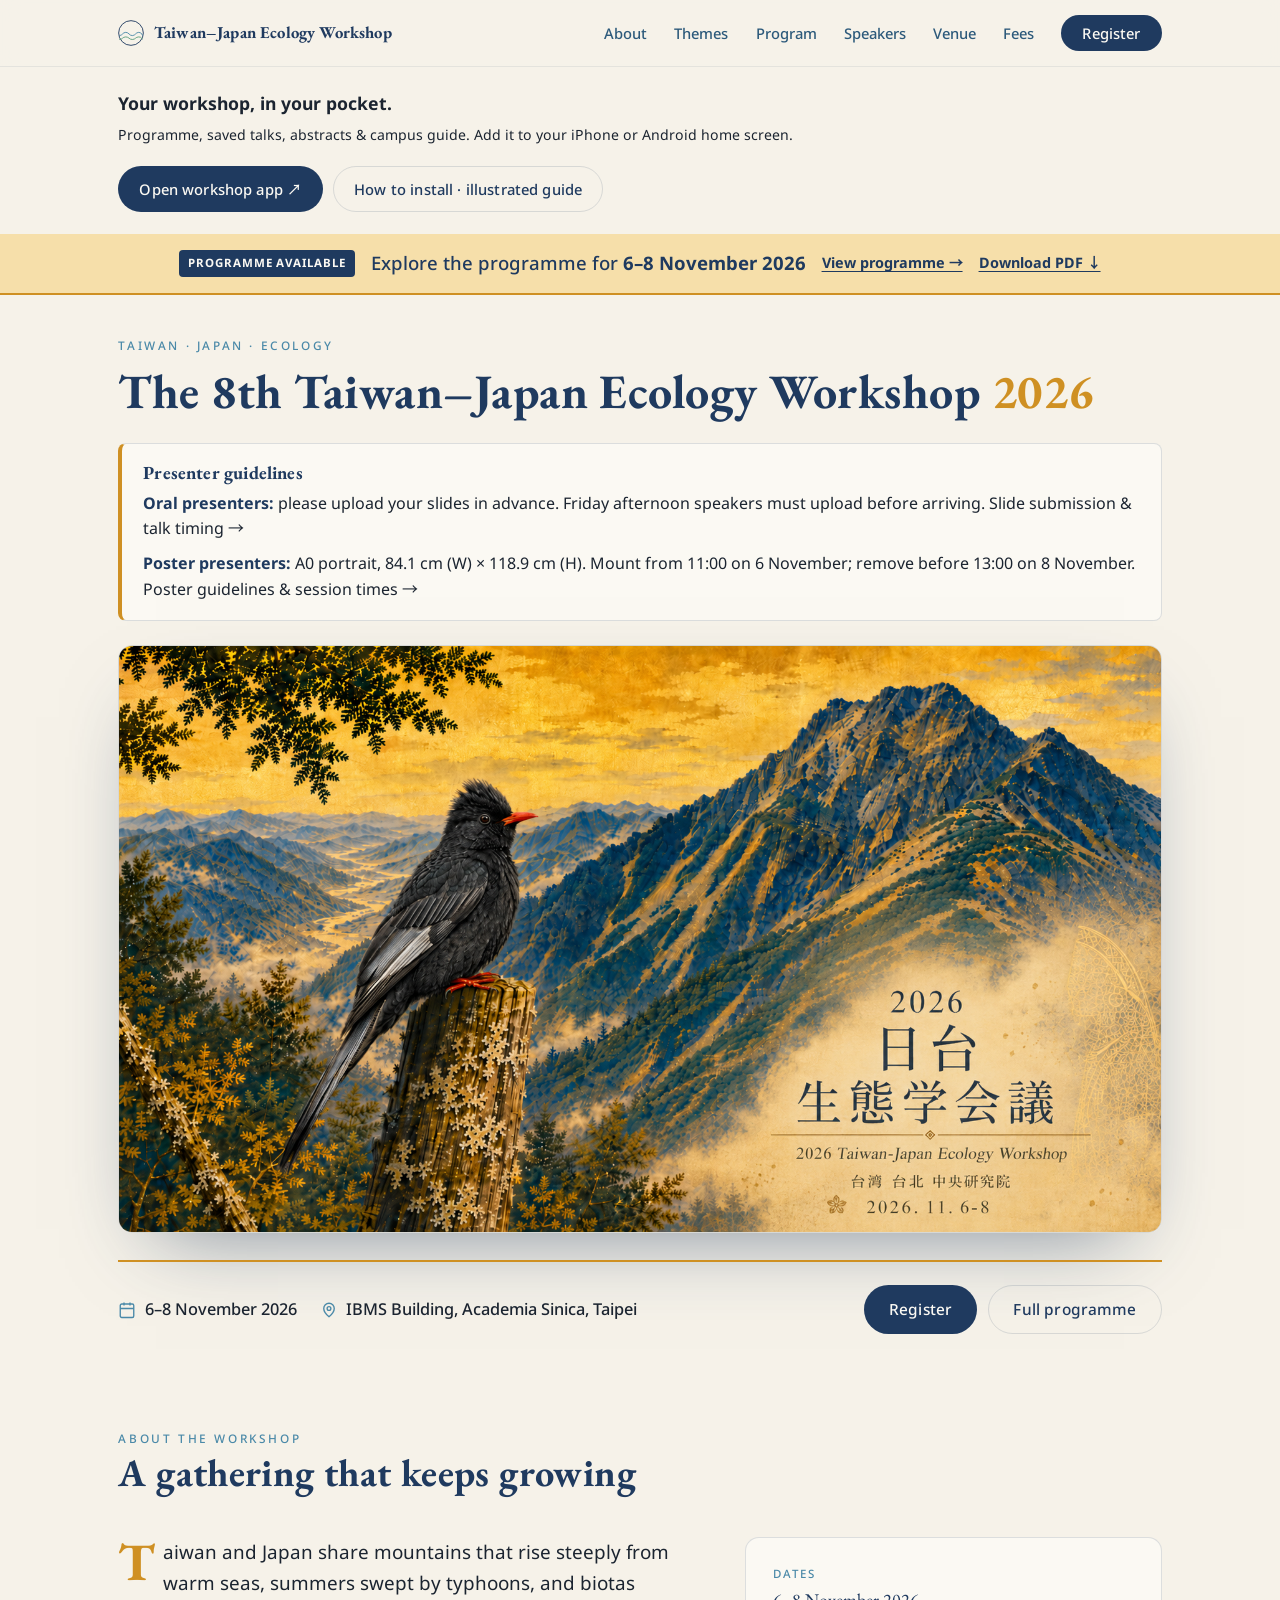
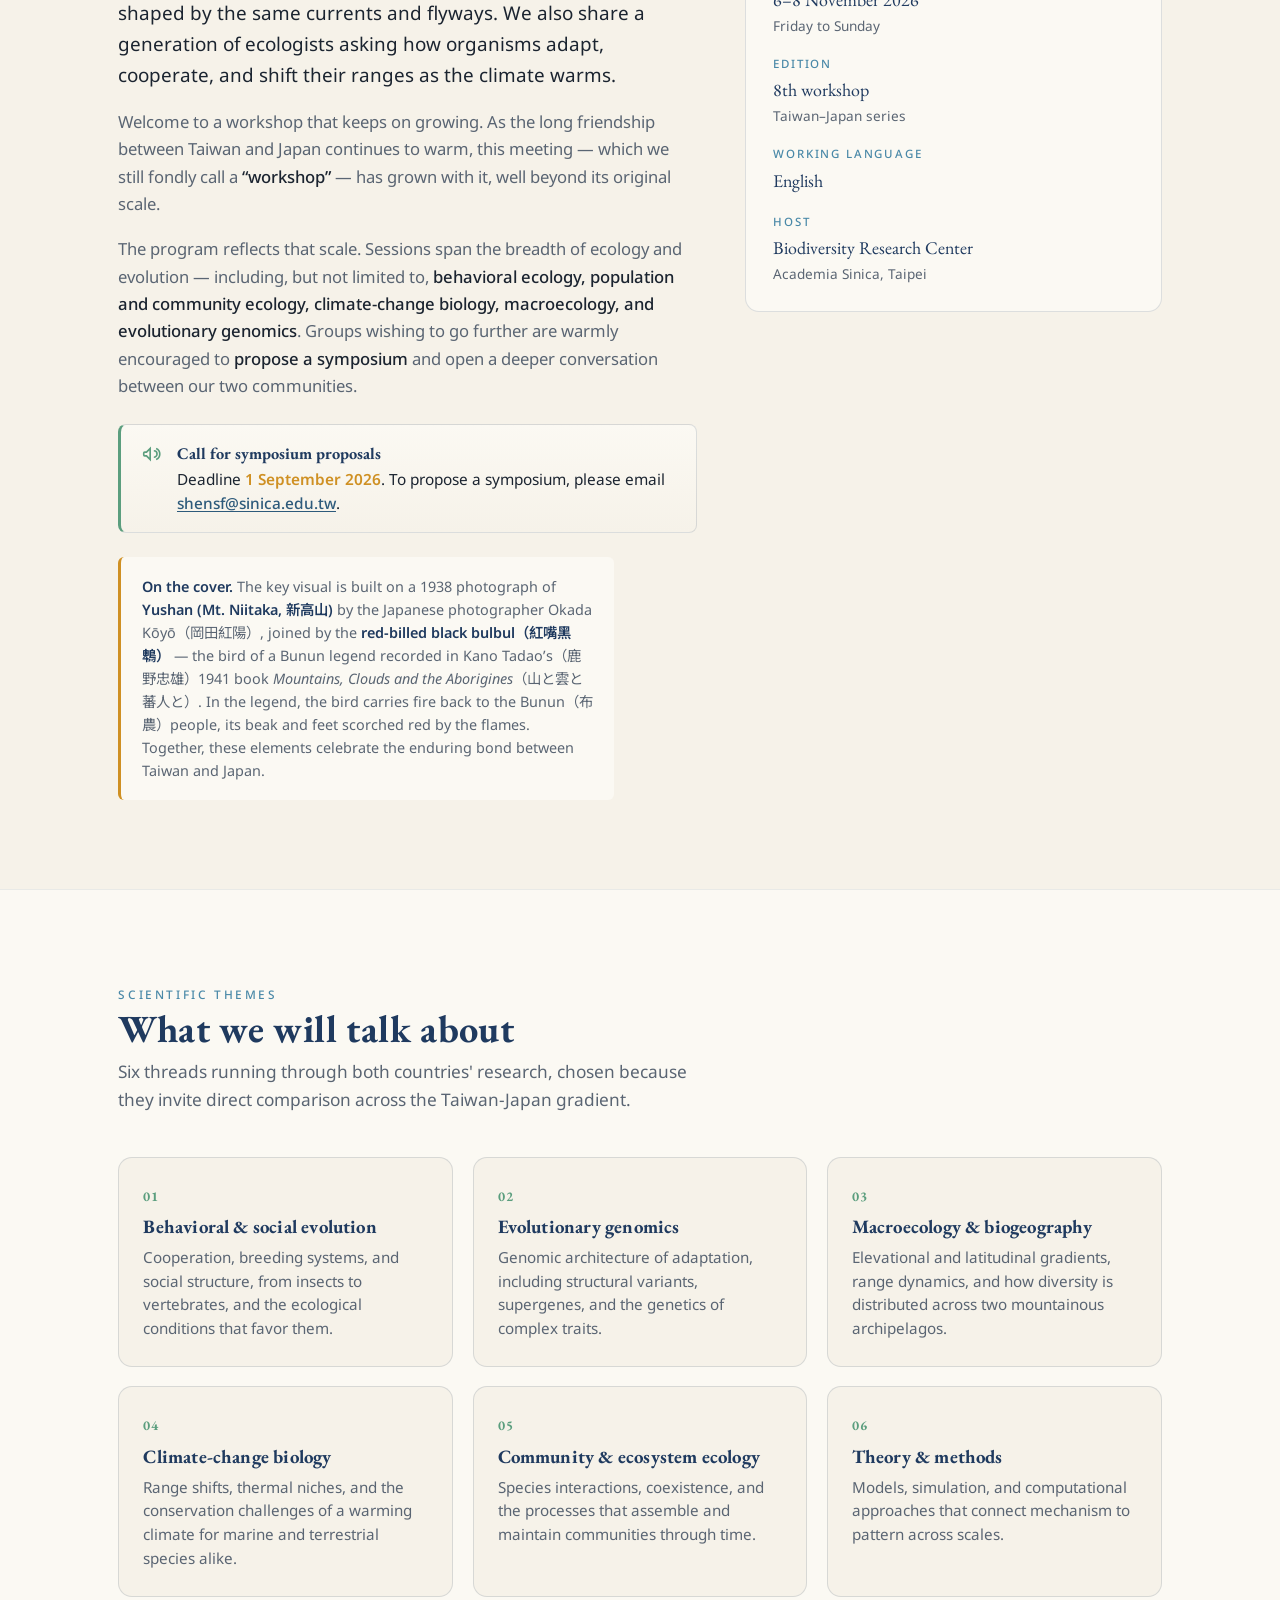
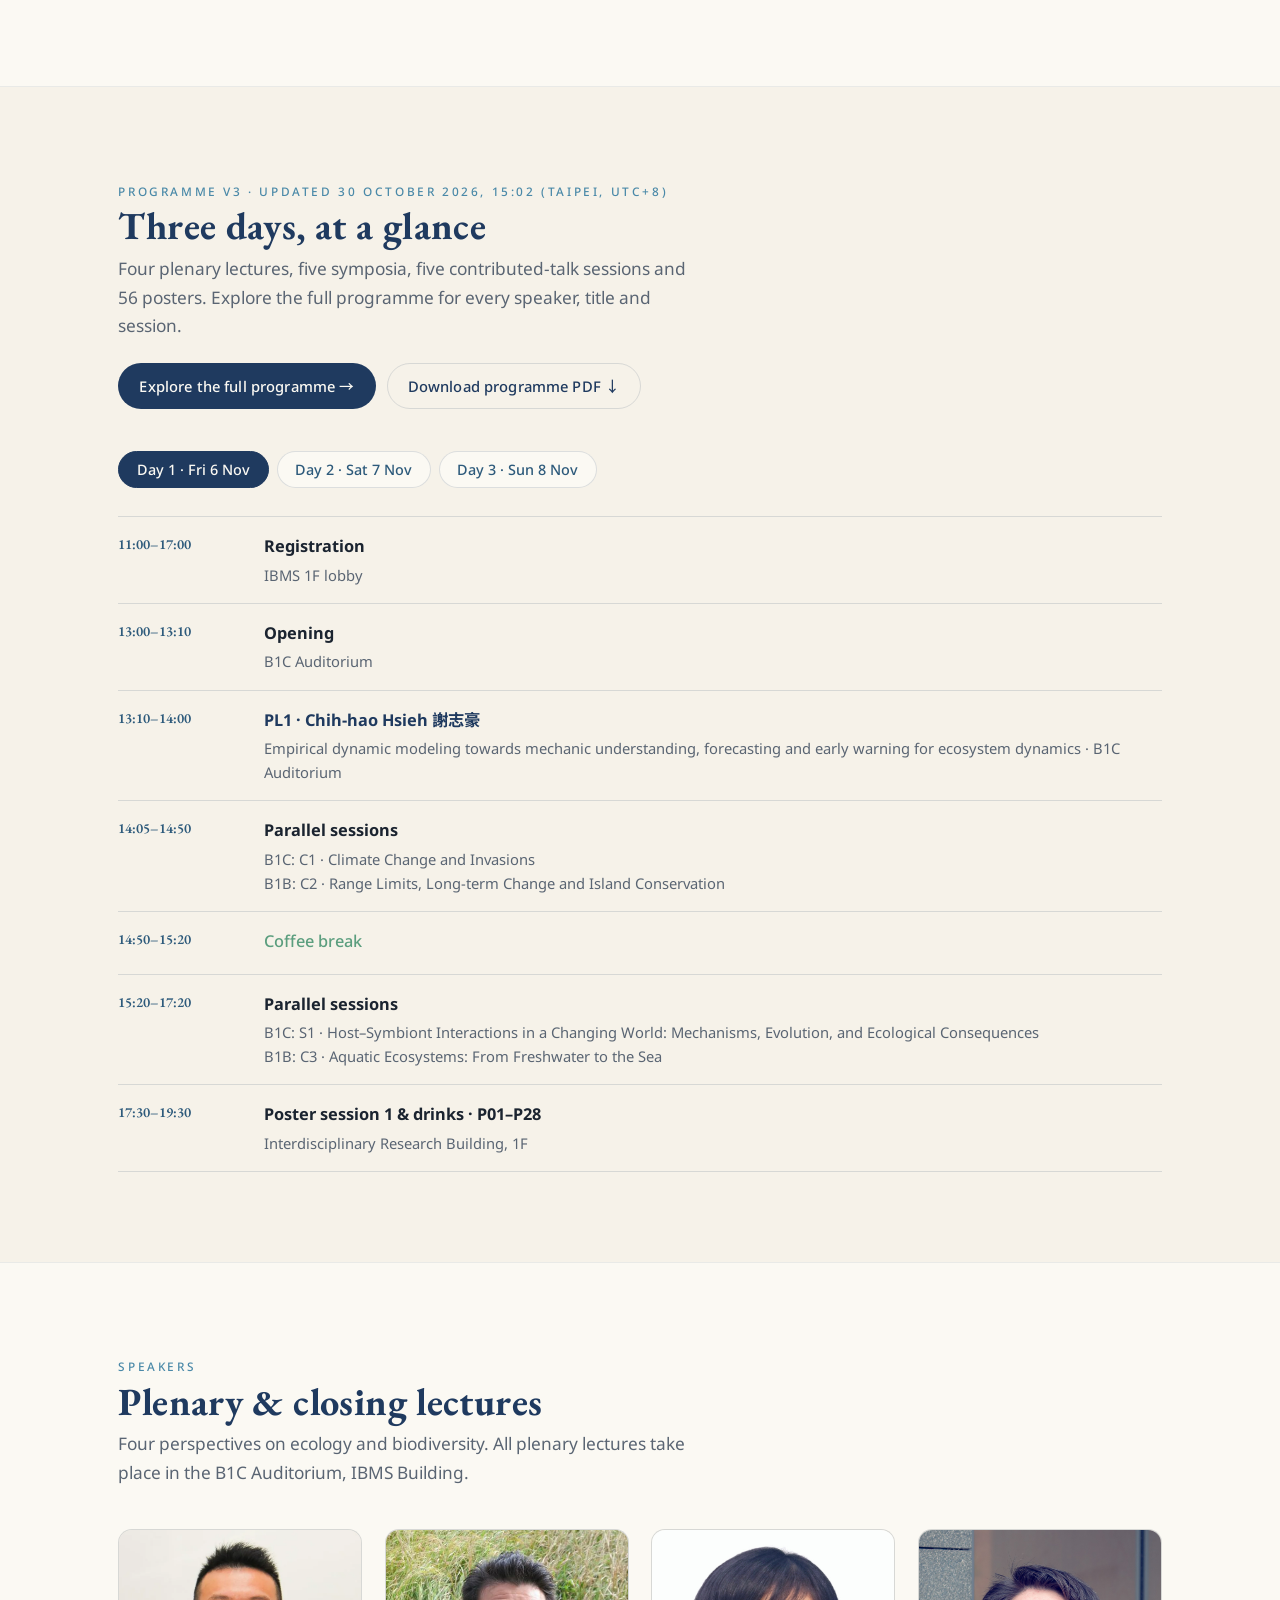
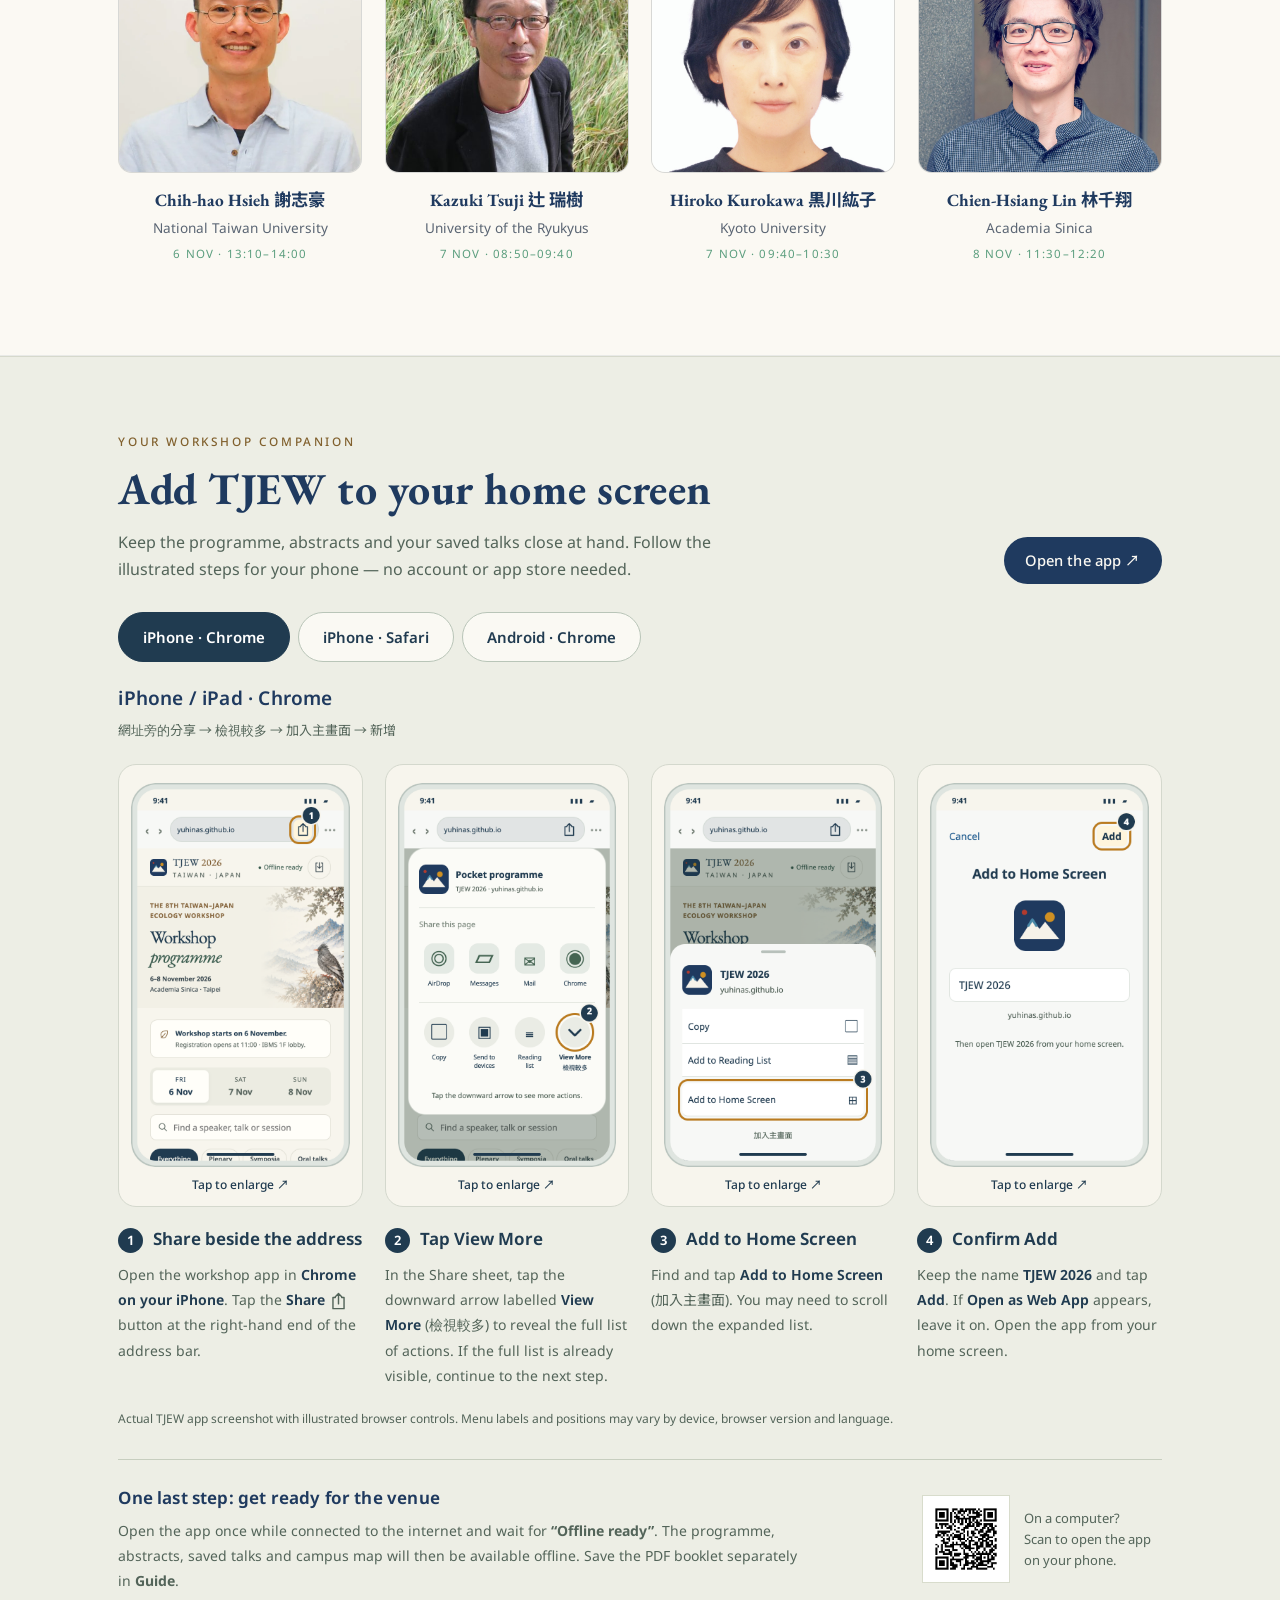
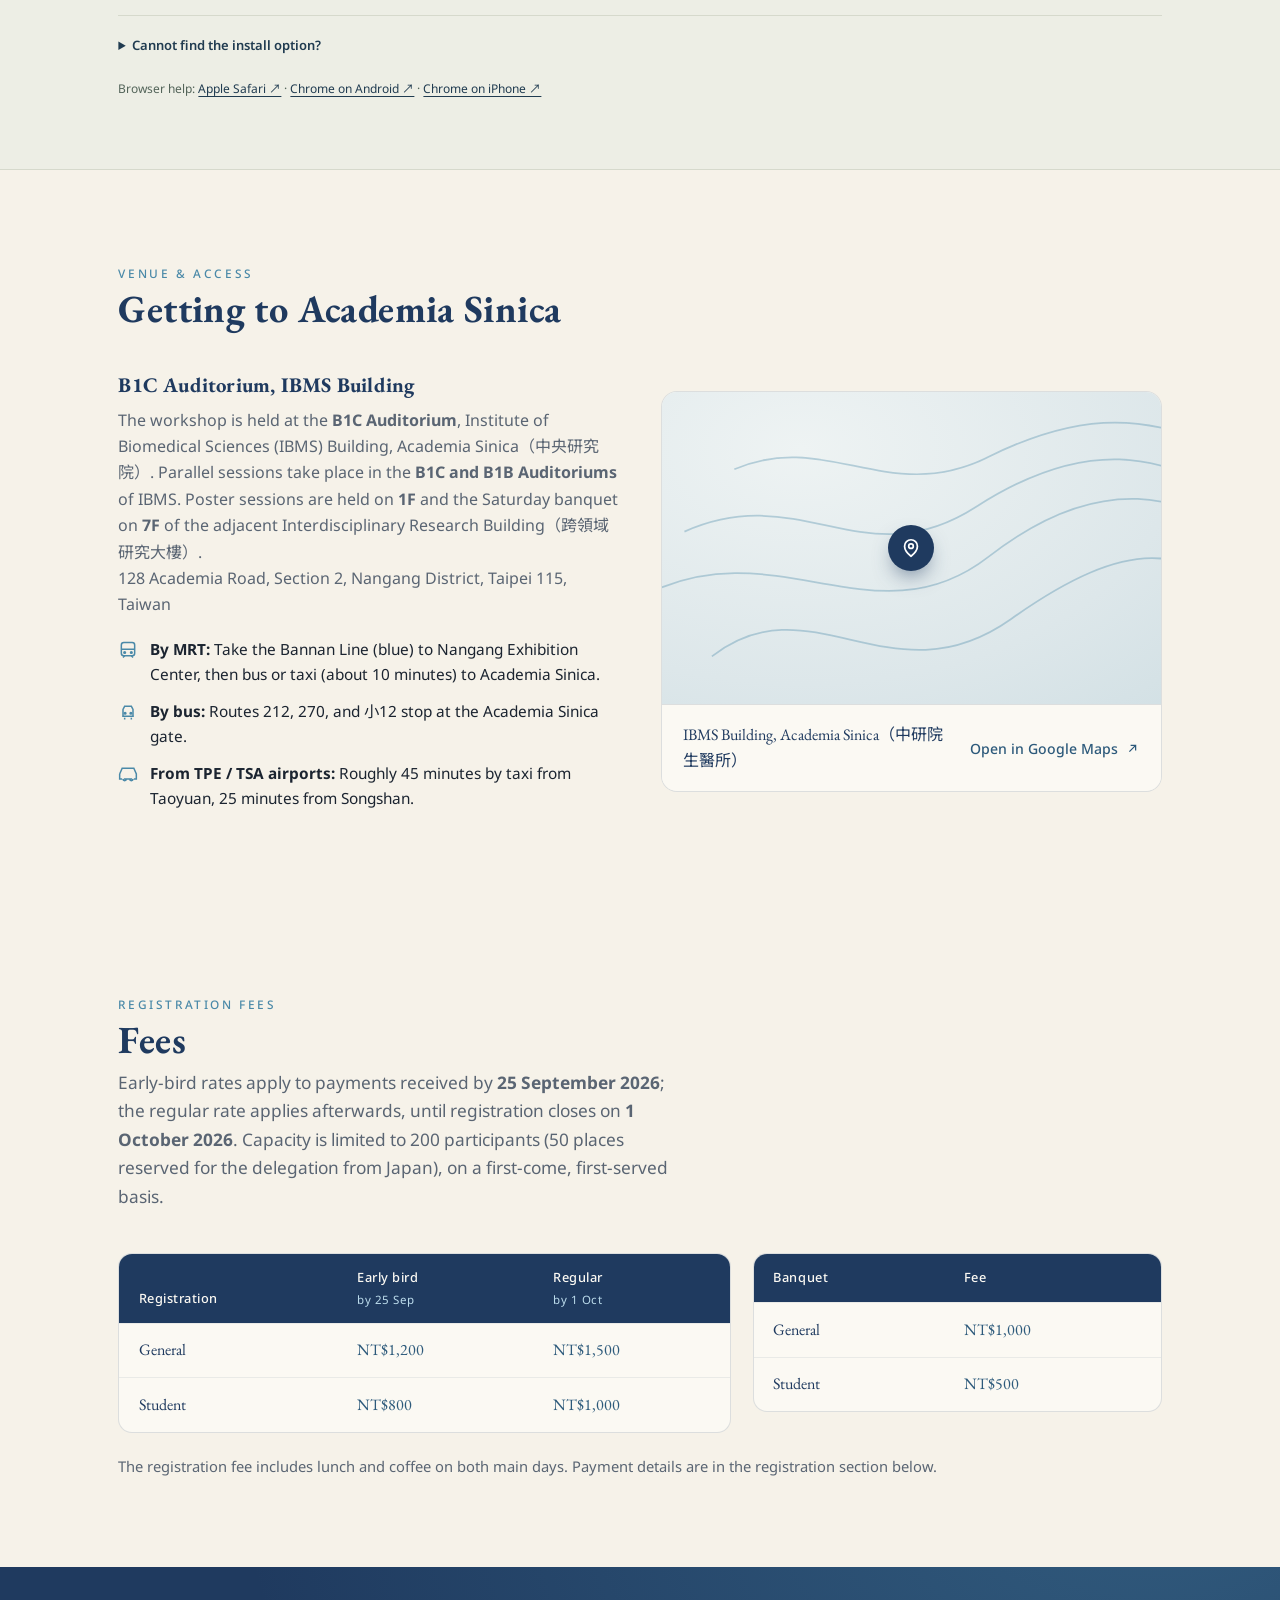
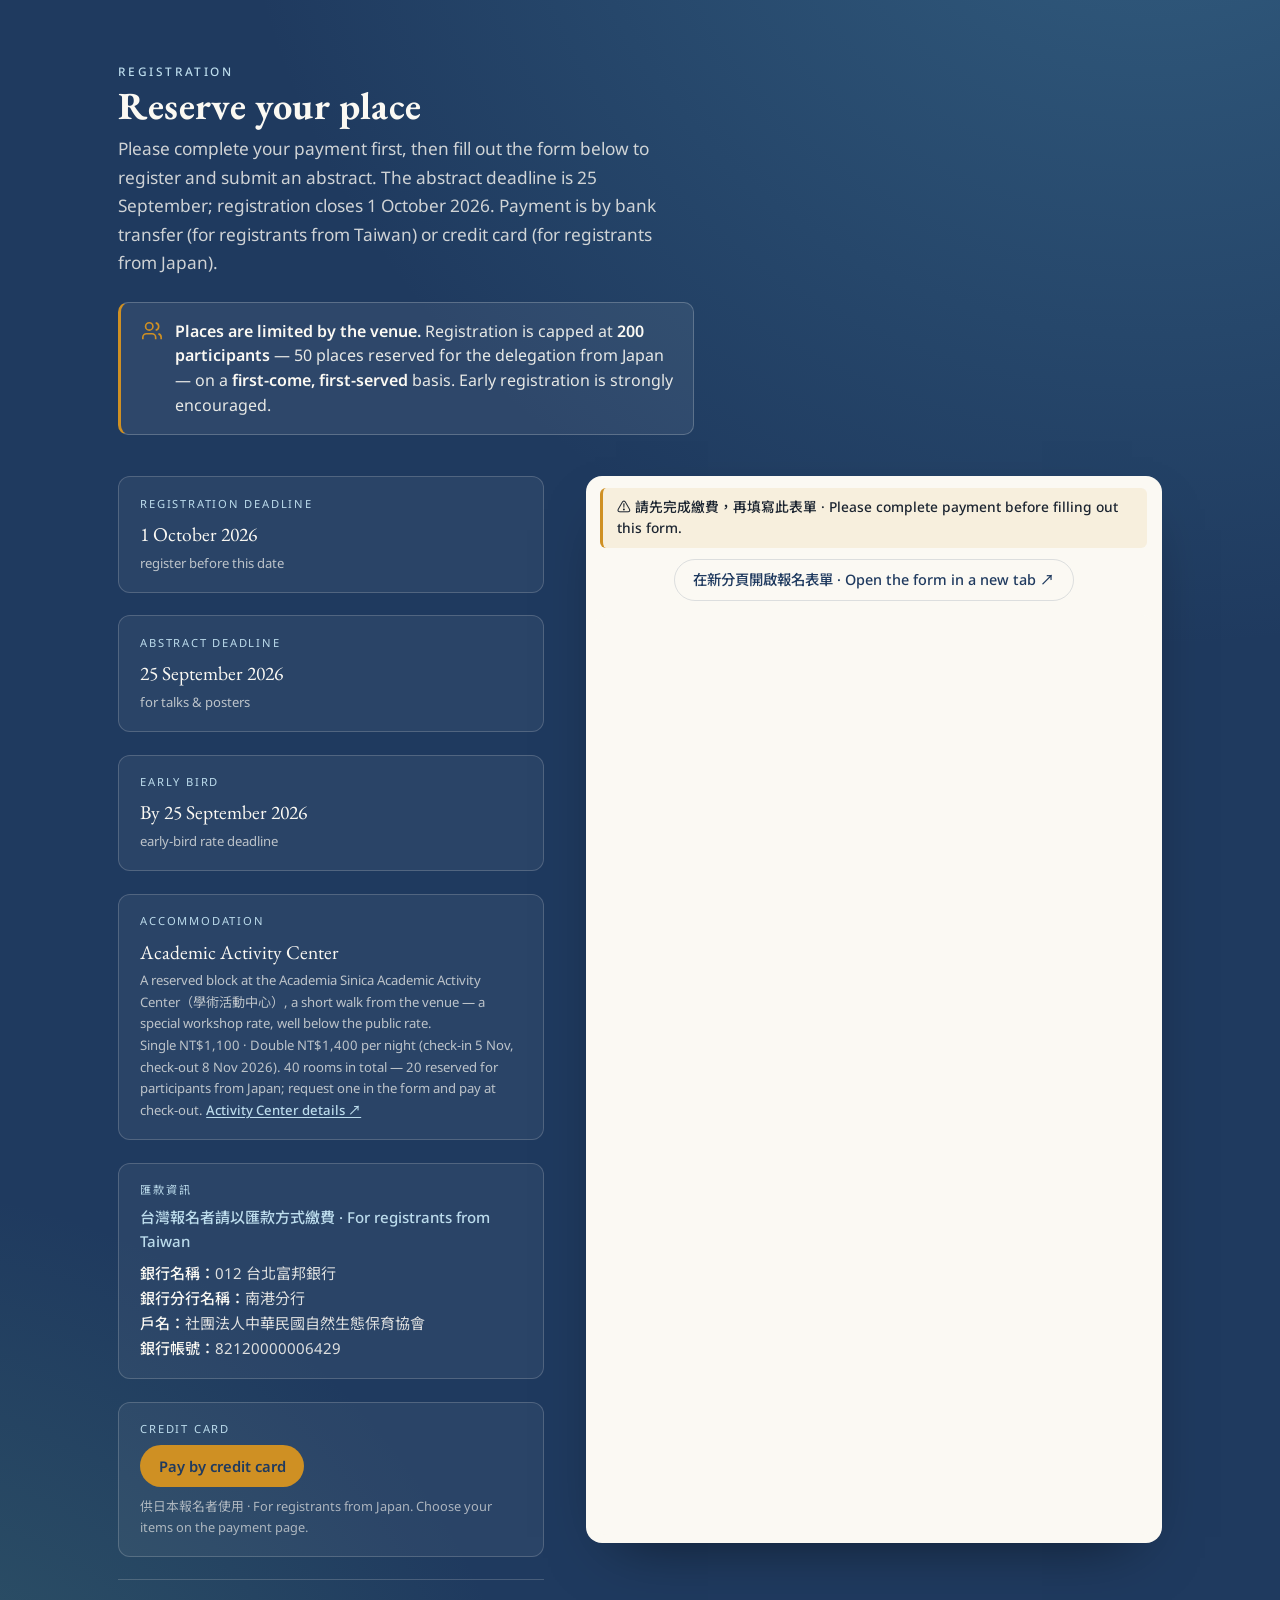
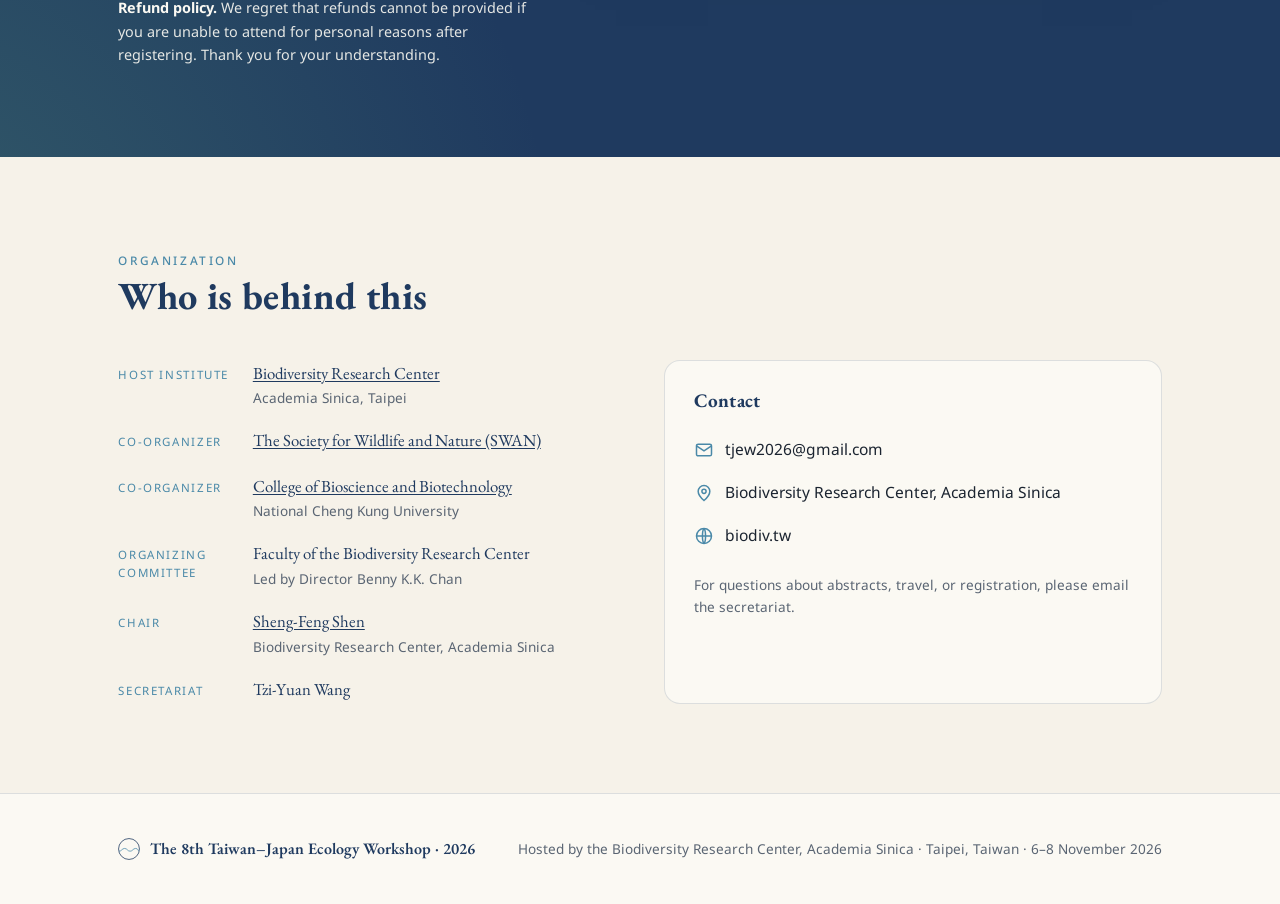
==== index.html @ d42502b6 "Clarify iPhone Chrome Share and View More steps Add four illustrated steps matching the iPhone Chrom" ====
<!DOCTYPE html>
<html lang="en">
<head>
<meta charset="UTF-8">
<meta name="viewport" content="width=device-width, initial-scale=1.0">
<title>The 8th Taiwan–Japan Ecology Workshop · Academia Sinica, Taipei</title>
<meta name="description" content="The 8th Taiwan–Japan Ecology Workshop, hosted by the Biodiversity Research Center, Academia Sinica, Taipei — 6 to 8 November 2026 at the B1C Auditorium, Institute of Biomedical Sciences Building.">
<meta property="og:title" content="The 8th Taiwan–Japan Ecology Workshop 2026">
<meta property="og:description" content="Academia Sinica, Taipei · 6 to 8 November 2026">
<meta property="og:image" content="key-visual.png">
<meta property="og:type" content="website">

<!-- ===================== FAVICON ===================== -->
<link rel="icon" type="image/svg+xml" href="[data-uri]">
<link rel="apple-touch-icon" href="apple-touch-icon.png">
<meta name="theme-color" content="#1f3a5f">

<!-- ===================== FONTS ===================== -->




<style>
/* ===================== TOKENS ===================== */
:root{
  --konjo:   #1f3a5f;   /* 紺青  deep indigo - primary structure */
  --ai:      #2d5a7b;   /* 藍    indigo */
  --hanada:  #4a89a8;   /* 縹    light indigo */
  --wakatake:#5b9e7e;   /* 若竹  bamboo green - ecology accent */
  --yamabuki:#cf9023;   /* 山吹  gold - rare warm accent */
  --kinari:  #f6f2e9;   /* 生成り paper - page background */
  --washi:   #fbf9f3;   /* 和紙  lighter paper - cards */
  --sumi:    #1b2430;   /* 墨    ink - text */
  --muted:   #5a6573;   /* secondary text */
  --line:    rgba(31,58,95,.14);
  --line-2:  rgba(31,58,95,.08);

  --maxw: 1120px;
  --display:"EB Garamond","Noto Sans TC","Noto Sans JP",serif;
  --body:"Noto Sans","Noto Sans TC","Noto Sans JP",sans-serif;
}

/* ===================== RESET ===================== */
*{box-sizing:border-box;margin:0;padding:0}
html{scroll-behavior:smooth}
@media (prefers-reduced-motion: reduce){
  html{scroll-behavior:auto}
  *,*::before,*::after{animation-duration:.001ms!important;animation-iteration-count:1!important;transition-duration:.001ms!important}
}
body{
  font-family:var(--body);
  background:var(--kinari);
  color:var(--sumi);
  line-height:1.65;
  -webkit-font-smoothing:antialiased;
  text-rendering:optimizeLegibility;
}
img{max-width:100%;display:block}
a{color:inherit;text-decoration:none}
:focus-visible{outline:2.5px solid var(--yamabuki);outline-offset:3px;border-radius:2px}

/* ===================== TYPE SCALE ===================== */
.eyebrow{
  font-family:var(--body);
  font-weight:500;
  font-size:.74rem;
  letter-spacing:.22em;
  text-transform:uppercase;
  color:var(--hanada);
}
h1,h2,h3{font-family:var(--display);font-weight:700;line-height:1.18;color:var(--konjo);letter-spacing:.01em}
.section-title{font-size:clamp(1.7rem,3.4vw,2.4rem);margin-bottom:.4rem}
.lead{font-size:1.08rem;color:var(--muted);max-width:60ch}

/* ===================== LAYOUT ===================== */
.wrap{max-width:var(--maxw);margin-inline:auto;padding-inline:clamp(1.2rem,5vw,2.4rem)}
section{padding-block:clamp(3.6rem,7vw,6rem)}
.section-head{margin-bottom:2.6rem;max-width:64ch}

/* ===================== NAV ===================== */
.nav{
  position:sticky;top:0;z-index:60;
  background:rgba(246,242,233,.82);
  backdrop-filter:blur(10px);
  border-bottom:1px solid var(--line-2);
}
.nav-inner{display:flex;align-items:center;justify-content:space-between;gap:1.5rem;height:66px}
.brand{display:flex;align-items:center;gap:.6rem;font-family:var(--display);font-weight:700;color:var(--konjo);font-size:1.04rem;letter-spacing:.01em}
.brand .mark{width:26px;height:26px;flex:none}
.nav-links{display:flex;align-items:center;gap:1.7rem}
.nav-links a{font-size:.92rem;color:var(--ai);font-weight:500;position:relative;padding-block:.3rem}
.nav-links a::after{content:"";position:absolute;left:0;bottom:-2px;width:0;height:1.5px;background:var(--yamabuki);transition:width .25s ease}
.nav-links a:hover::after,.nav-links a.active::after{width:100%}
/* keep button text legible inside the nav (overrides .nav-links a color) */
.nav-links a.btn-primary{color:#fbf9f3}
.nav-links a.btn-primary:hover{color:#fbf9f3}
.nav-links a.btn-ghost{color:var(--konjo)}
.btn{
  display:inline-flex;align-items:center;gap:.5rem;
  font-family:var(--body);font-weight:500;font-size:.92rem;letter-spacing:.01em;
  padding:.62rem 1.25rem;border-radius:999px;cursor:pointer;border:1px solid transparent;
  transition:transform .15s ease, box-shadow .2s ease, background .2s ease, color .2s ease;
}
.btn-primary{background:var(--konjo);color:#fbf9f3}
.btn-primary:hover{background:var(--ai);transform:translateY(-1px);box-shadow:0 8px 20px -10px rgba(31,58,95,.6)}
.btn-ghost{background:transparent;color:var(--konjo);border-color:var(--line)}
.btn-ghost:hover{border-color:var(--konjo);background:rgba(31,58,95,.04)}
.nav-toggle{display:none;background:none;border:0;cursor:pointer;padding:.4rem}
.nav-toggle span{display:block;width:22px;height:2px;background:var(--konjo);margin:4px 0;transition:.25s}

/* ===================== DEADLINE ANNOUNCEMENT ===================== */
.deadline-notice{background:#f6dfaa;color:var(--konjo);border-bottom:2px solid var(--yamabuki)}
.deadline-notice-inner{display:flex;align-items:center;justify-content:center;flex-wrap:wrap;
  gap:.45rem 1rem;padding-block:1rem;text-align:center;line-height:1.45}
.deadline-notice-label{background:var(--konjo);color:var(--washi);border-radius:4px;
  padding:.3rem .55rem;font-size:.72rem;font-weight:700;letter-spacing:.08em;text-transform:uppercase}
.deadline-notice p{font-size:clamp(1rem,1.5vw,1.16rem);font-weight:500}
.deadline-notice time{font-weight:700;white-space:nowrap}
.deadline-notice a{font-size:.9rem;font-weight:700;text-decoration:underline;text-underline-offset:3px;white-space:nowrap}

/* ===================== HERO ===================== */
.poster-notice{margin-bottom:1.5rem;padding:1.1rem 1.3rem;background:var(--washi);
  border:1px solid var(--line);border-left:4px solid var(--yamabuki);border-radius:8px;scroll-margin-top:90px}
.poster-notice h2{font-size:1.15rem;margin-bottom:.45rem}
.poster-notice p{font-size:1rem;color:var(--sumi);line-height:1.6}
.poster-notice strong{color:var(--konjo)}
.sr-only{position:absolute;width:1px;height:1px;padding:0;margin:-1px;overflow:hidden;clip:rect(0 0 0 0);white-space:nowrap;border:0}
.hero{padding-top:clamp(1.4rem,3.2vw,2.6rem);padding-bottom:0}
.hero-art{width:100%;height:auto;display:block;border-radius:14px;border:1px solid var(--line);
  box-shadow:0 34px 80px -38px rgba(31,58,95,.6)}
.hero-bar{display:flex;flex-wrap:wrap;align-items:center;justify-content:space-between;gap:1rem 1.6rem;
  margin-top:1.7rem;padding-top:1.4rem;border-top:2px solid var(--yamabuki)}
.hero-bar-meta{display:flex;flex-wrap:wrap;align-items:center;gap:.6rem 1.4rem}
.meta-item{display:flex;align-items:center;gap:.55rem;font-size:1.02rem;color:var(--sumi)}
.meta-item svg{flex:none;color:var(--hanada)}
.meta-item strong{font-weight:500}
.hero-bar-cta{display:flex;gap:.7rem}
.hero-bar-cta .btn{padding:.7rem 1.5rem;font-size:.96rem}
.tbc{font-size:.7rem;letter-spacing:.12em;text-transform:uppercase;color:var(--yamabuki);border:1px solid currentColor;border-radius:999px;padding:.1rem .5rem;margin-left:.1rem}

/* ===================== HERO TITLE ===================== */
.hero-head{margin-bottom:1.5rem}
.hero-head .eyebrow{display:block;margin-bottom:.55rem}
.hero-title{font-family:var(--display);font-weight:700;color:var(--konjo);
  font-size:clamp(1.9rem,4.4vw,3rem);line-height:1.14;letter-spacing:.01em}
.hero-title .yr{color:var(--yamabuki)}

/* ===================== ABOUT ===================== */
.about-grid{display:grid;grid-template-columns:1.25fr .9fr;gap:3rem;align-items:start}
.about a{color:var(--ai);text-decoration:underline;text-underline-offset:2px}
.about a:hover{color:var(--konjo)}
.cover-note{margin-top:1.5rem;padding:1.1rem 1.3rem;background:var(--washi);
  border-left:3px solid var(--yamabuki);border-radius:6px;
  font-size:.9rem;line-height:1.6;color:var(--muted);max-width:62ch}
.cover-note b{color:var(--konjo);font-weight:600}
.about p + p{margin-top:1.1rem}
.about p{color:var(--muted);font-size:1.04rem}
.about strong{color:var(--sumi);font-weight:500}

/* opening lede with drop cap */
.about-lede{color:var(--sumi)!important;font-size:1.18rem!important;line-height:1.62}
.about-lede::first-letter{
  font-family:var(--display);font-weight:700;color:var(--yamabuki);
  font-size:3.3rem;line-height:.82;float:left;margin:.06em .14em 0 0;
}
.about-lede strong{color:var(--konjo)}
.jp{font-family:var(--display);color:var(--konjo);font-weight:600;white-space:nowrap}

/* call for symposium proposals */
.symp-call{display:flex;gap:.85rem;align-items:flex-start;margin-top:1.5rem;
  padding:1rem 1.25rem;border:1px solid var(--line);border-left:3px solid var(--wakatake);
  border-radius:8px;background:linear-gradient(180deg,var(--washi),var(--kinari));
  font-size:.96rem;line-height:1.55;color:var(--sumi)}
.symp-call svg{flex:none;color:var(--wakatake);margin-top:.15rem}
.symp-call .lbl{display:block;font-family:var(--display);font-weight:700;color:var(--konjo);
  font-size:1.02rem;margin-bottom:.15rem}
.symp-call b{color:var(--yamabuki);font-weight:600}
.symp-call a{color:var(--ai);font-weight:500;text-decoration:underline;text-underline-offset:2px}
.symp-call a:hover{color:var(--konjo)}

.facts{border:1px solid var(--line);border-radius:14px;background:var(--washi);padding:1.6rem 1.7rem}
.facts dl{display:grid;gap:1.05rem}
.facts dt{font-size:.72rem;letter-spacing:.16em;text-transform:uppercase;color:var(--hanada);font-weight:500}
.facts dd{font-family:var(--display);font-size:1.12rem;color:var(--konjo);margin-top:.15rem}
.facts dd small{font-family:var(--body);font-size:.85rem;color:var(--muted);display:block;font-weight:400}

/* ===================== THEMES ===================== */
.themes{background:var(--washi);border-block:1px solid var(--line-2)}
.theme-grid{display:grid;grid-template-columns:repeat(3,1fr);gap:1.2rem}
.theme-card{
  border:1px solid var(--line);border-radius:14px;background:var(--kinari);
  padding:1.5rem 1.5rem 1.6rem;position:relative;
  transition:transform .2s ease, box-shadow .25s ease, border-color .2s ease;
}
.theme-card:hover{transform:translateY(-3px);box-shadow:0 14px 30px -18px rgba(31,58,95,.4);border-color:var(--hanada)}
.theme-num{font-family:var(--display);font-size:.85rem;color:var(--wakatake);font-weight:700;letter-spacing:.08em}
.theme-card h3{font-size:1.18rem;margin:.5rem 0 .5rem}
.theme-card p{font-size:.95rem;color:var(--muted);line-height:1.55}

/* ===================== PROGRAM ===================== */
.prog-tabs{display:flex;gap:.5rem;margin-bottom:1.8rem;flex-wrap:wrap}
.prog-tab{
  font-family:var(--body);font-size:.9rem;font-weight:500;cursor:pointer;
  padding:.5rem 1.1rem;border-radius:999px;border:1px solid var(--line);background:var(--washi);color:var(--ai);
  transition:.2s;
}
.prog-tab[aria-selected="true"]{background:var(--konjo);color:var(--washi);border-color:var(--konjo)}
.prog-day{display:none}
.prog-day.active{display:block;animation:fade .4s ease}
@keyframes fade{from{opacity:0;transform:translateY(6px)}to{opacity:1;transform:none}}
.slot{display:grid;grid-template-columns:118px 1fr;gap:1.3rem;padding:1rem 0;border-top:1px solid var(--line)}
.slot:last-child{border-bottom:1px solid var(--line)}
.slot-time{font-family:var(--display);color:var(--ai);font-size:1rem;font-weight:600;white-space:nowrap}
.slot-body h4{font-family:var(--body);font-weight:700;font-size:1.02rem;color:var(--sumi);margin-bottom:.15rem}
.slot-body p{font-size:.92rem;color:var(--muted)}
.slot.keynote .slot-body h4{color:var(--konjo)}
.slot.break .slot-body h4{color:var(--wakatake);font-weight:500}

/* ===================== SPEAKERS ===================== */
.speakers{background:var(--washi);border-block:1px solid var(--line-2)}
.spk-grid{display:grid;grid-template-columns:repeat(4,1fr);gap:1.4rem}
.spk{text-align:center}
.spk-photo{width:100%;aspect-ratio:1;border-radius:14px;background:linear-gradient(150deg,var(--hanada),var(--konjo));display:grid;place-items:center;color:rgba(255,255,255,.55);font-family:var(--display);font-size:1.6rem;border:1px solid var(--line)}
.spk h4{font-family:var(--display);font-size:1.08rem;color:var(--konjo);margin-top:.85rem}
.spk p{font-size:.85rem;color:var(--muted);margin-top:.1rem}
.spk .flag{font-size:.72rem;letter-spacing:.1em;color:var(--wakatake);text-transform:uppercase;margin-top:.3rem}

/* ===================== VENUE ===================== */
.venue-grid{display:grid;grid-template-columns:1fr 1fr;gap:2.6rem;align-items:center}
.venue-card{border:1px solid var(--line);border-radius:16px;overflow:hidden;background:var(--washi)}
.venue-map{aspect-ratio:16/10;width:100%;border:0;display:block;filter:grayscale(.15) contrast(1.02)}
.venue h3{font-size:1.3rem;margin-bottom:.6rem}
.venue p{color:var(--muted);margin-bottom:.9rem}
.venue ul{list-style:none;display:grid;gap:.7rem;margin-top:1.2rem}
.venue li{display:flex;gap:.7rem;font-size:.96rem}
.venue li svg{flex:none;color:var(--hanada);margin-top:.2rem}
.map-link{display:block;overflow:hidden;transition:box-shadow .25s ease, transform .2s ease}
.map-link:hover{box-shadow:0 18px 40px -24px rgba(31,58,95,.5);transform:translateY(-2px)}
.map-visual{position:relative;aspect-ratio:16/10;display:grid;place-items:center;overflow:hidden;
  background:radial-gradient(130% 130% at 28% 18%, #eef3f3, #dde7ea 58%, #cddde2)}
.map-visual .contours{position:absolute;inset:0;width:100%;height:100%;color:var(--hanada);opacity:.35}
.map-pin{position:relative;z-index:2;width:46px;height:46px;border-radius:50%;background:var(--konjo);
  display:grid;place-items:center;color:#fff;box-shadow:0 10px 22px -8px rgba(31,58,95,.75)}
.map-cta{display:flex;align-items:center;justify-content:space-between;gap:1rem;
  padding:1.05rem 1.3rem;background:var(--washi);border-top:1px solid var(--line)}
.map-cta .addr{font-family:var(--display);color:var(--konjo);font-size:1rem}
.map-open{display:inline-flex;align-items:center;gap:.4rem;font-size:.88rem;color:var(--ai);font-weight:500;white-space:nowrap}
.map-link:hover .map-open{color:var(--konjo)}

/* ===================== REGISTER ===================== */
.register{background:var(--konjo);color:var(--washi);position:relative;overflow:hidden}
.register::before{content:"";position:absolute;inset:0;background:
  radial-gradient(120% 80% at 90% -10%, rgba(74,137,168,.45), transparent 60%),
  radial-gradient(90% 70% at -10% 110%, rgba(91,158,126,.35), transparent 60%);pointer-events:none}
.register .wrap{position:relative;z-index:1}
.register .eyebrow{color:#bcdcec}
.register h2{color:var(--washi)}
.register .lead{color:rgba(251,249,243,.8)}
.cap-note{display:flex;gap:.75rem;align-items:flex-start;margin-top:1.5rem;max-width:64ch;
  padding:1rem 1.25rem;border:1px solid rgba(251,249,243,.22);border-left:3px solid var(--yamabuki);
  border-radius:10px;background:rgba(251,249,243,.07);font-size:1rem;line-height:1.55;color:rgba(251,249,243,.9)}
.cap-note svg{flex:none;color:var(--yamabuki);margin-top:.1rem}
.cap-note strong{color:var(--washi);font-weight:600}
.accom-fact dd small a{color:#bcdcec;font-weight:500;text-decoration:underline;text-underline-offset:2px}
.accom-fact dd small a:hover{color:var(--washi)}
.form-notice{margin:.15rem .35rem .7rem;padding:.6rem .85rem;border-left:3px solid var(--yamabuki);
  background:rgba(207,144,35,.10);border-radius:6px;font-size:.86rem;line-height:1.5;color:var(--sumi);font-weight:500}
.form-open{text-align:center;margin:.15rem .35rem .85rem}
.form-open a{display:inline-flex;align-items:center;gap:.4rem;font-size:.9rem;font-weight:500;color:var(--konjo);
  border:1px solid var(--line);border-radius:999px;padding:.5rem 1.15rem;transition:border-color .15s ease,background .15s ease}
.form-open a:hover{border-color:var(--konjo);background:rgba(31,58,95,.04)}
.reg-grid{display:grid;grid-template-columns:.85fr 1.15fr;gap:2.6rem;align-items:start;margin-top:2.4rem}
.reg-info{display:grid;gap:1.4rem;align-content:start}
.reg-fact{border:1px solid rgba(251,249,243,.18);border-radius:12px;padding:1.1rem 1.3rem;background:rgba(251,249,243,.05)}
.reg-fact dt{font-size:.7rem;letter-spacing:.16em;text-transform:uppercase;color:#bcdcec;margin-bottom:.3rem}
.reg-fact dd{font-family:var(--display);font-size:1.22rem;color:var(--washi)}
.reg-fact dd small{display:block;font-family:var(--body);font-size:.82rem;color:rgba(251,249,243,.7);font-weight:400;margin-top:.15rem}
.bank-info dd{font-family:var(--body);font-size:.94rem;line-height:1.65;color:rgba(251,249,243,.86)}
.bank-info dd span{display:block}
.bank-info dd strong{font-weight:500;color:var(--washi)}

/* credit card pay button (on indigo) */
.pay-btn{display:inline-flex;align-items:center;gap:.45rem;margin-top:.1rem;
  background:var(--yamabuki);color:var(--konjo);font-family:var(--body);font-weight:600;font-size:.92rem;
  padding:.55rem 1.15rem;border-radius:999px;transition:transform .15s ease, box-shadow .2s ease}
.pay-btn:hover{transform:translateY(-1px);box-shadow:0 8px 20px -10px rgba(0,0,0,.55)}
.pay-note{display:block;margin-top:.55rem;font-size:.8rem;color:rgba(251,249,243,.62);font-family:var(--body);font-weight:400}
.refund-note{font-size:.9rem;line-height:1.65;color:rgba(251,249,243,.9);border-top:1px solid rgba(251,249,243,.18);padding-top:1rem}
.refund-note strong{color:var(--washi)}

/* fees */
.fee-wrap{display:grid;grid-template-columns:1.5fr 1fr;gap:1.4rem;align-items:start}
.fee-card{border:1px solid var(--line);border-radius:14px;overflow:hidden;background:var(--washi)}
.fee-table{width:100%;border-collapse:collapse}
.fee-table th,.fee-table td{text-align:left;padding:.85rem 1.2rem;border-bottom:1px solid var(--line-2)}
.fee-table thead th{background:var(--konjo);color:var(--washi);font-family:var(--body);font-weight:500;font-size:.8rem;letter-spacing:.04em;vertical-align:bottom}
.fee-table thead th small{display:block;font-weight:400;color:#bcdcec;font-size:.72rem;margin-top:.1rem}
.fee-table tbody td{font-size:1rem;color:var(--sumi)}
.fee-table tbody td:first-child{font-family:var(--display);color:var(--konjo)}
.fee-table tbody td:not(:first-child){font-family:var(--display);color:var(--ai)}
.fee-table tbody tr:last-child td{border-bottom:0}
.fee-note{margin-top:1.3rem;font-size:.92rem;color:var(--muted)}

/* form embed area */
.form-embed{background:var(--washi);border-radius:16px;padding:.55rem;box-shadow:0 24px 60px -30px rgba(0,0,0,.6)}
.form-embed iframe{width:100%;border:0;border-radius:12px;display:block;min-height:920px;background:var(--washi)}
.form-placeholder{
  min-height:440px;border:1.5px dashed var(--line);border-radius:12px;
  display:grid;place-items:center;text-align:center;padding:2.5rem 1.5rem;color:var(--muted);background:var(--kinari);
}
.form-placeholder .ph-mark{width:46px;height:46px;color:var(--hanada);margin-inline:auto;margin-bottom:1rem}
.form-placeholder h4{font-family:var(--display);color:var(--konjo);font-size:1.2rem;margin-bottom:.5rem}
.form-placeholder p{font-size:.93rem;max-width:38ch;margin-inline:auto}
.form-placeholder code{background:rgba(31,58,95,.08);padding:.1rem .4rem;border-radius:5px;font-size:.85em;color:var(--ai)}

/* ===================== ORGANIZERS ===================== */
.org-grid{display:grid;grid-template-columns:1fr 1fr;gap:3rem}
.org-list{display:grid;gap:1.1rem}
.org-item{display:flex;gap:.9rem;align-items:baseline}
.org-item .role{font-size:.72rem;letter-spacing:.14em;text-transform:uppercase;color:var(--hanada);width:120px;flex:none;padding-top:.2rem;line-height:1.5}
.org-item .name{font-family:var(--display);color:var(--konjo);font-size:1.05rem}
.org-item .name small{display:block;font-family:var(--body);font-size:.85rem;color:var(--muted);font-weight:400}
.contact-card{border:1px solid var(--line);border-radius:16px;background:var(--washi);padding:1.8rem}
.contact-card h3{font-size:1.2rem;margin-bottom:1rem}
.contact-row{display:flex;gap:.7rem;align-items:center;padding:.55rem 0;font-size:.97rem;color:var(--sumi)}
.contact-row svg{flex:none;color:var(--hanada)}
.contact-row a:hover{color:var(--ai);text-decoration:underline}

/* ===================== FOOTER ===================== */
footer{background:var(--washi);border-top:1px solid var(--line);padding-block:2.6rem}
.foot-inner{display:flex;justify-content:space-between;align-items:center;gap:1.5rem;flex-wrap:wrap}
.foot-brand{display:flex;align-items:center;gap:.6rem;font-family:var(--display);color:var(--konjo);font-weight:600}
.foot-inner p{font-size:.85rem;color:var(--muted)}

/* ===================== RESPONSIVE ===================== */
@media (max-width:900px){
  .nav-links{
    position:fixed;inset:66px 0 auto 0;background:var(--kinari);flex-direction:column;
    align-items:flex-start;gap:0;padding:.5rem 1.4rem 1.4rem;border-bottom:1px solid var(--line);
    transform:translateY(-120%);transition:transform .3s ease;box-shadow:0 20px 40px -28px rgba(0,0,0,.4)
  }
  .nav-links.open{transform:translateY(0)}
  .nav-links a{width:100%;padding:.85rem 0;border-bottom:1px solid var(--line-2)}
  .nav-links .btn{margin-top:.8rem}
  .nav-toggle{display:block}
  .about-grid,.venue-grid,.reg-grid,.org-grid,.fee-wrap{grid-template-columns:1fr}
  .theme-grid{grid-template-columns:1fr 1fr}
  .spk-grid{grid-template-columns:1fr 1fr}
}
@media (max-width:560px){
  .theme-grid,.spk-grid{grid-template-columns:1fr}
  .slot{grid-template-columns:1fr;gap:.3rem}
  .hero-cta .btn{flex:1;justify-content:center}
}
/* Published programme overview */
#program .slot{grid-template-columns:125px 1fr}#program .slot-time{font-size:.88rem}#program .slot-body a:hover{text-decoration:underline;text-underline-offset:3px}#speakers .spk:hover{border-color:var(--yamabuki)}
#speakers img.spk-photo{display:block;width:100%;height:auto;aspect-ratio:1;object-fit:cover;object-position:50% 20%;background:var(--kinari);transition:box-shadow .2s}#speakers .spk:hover img{box-shadow:0 8px 24px #1f3a5f20}#speakers .spk:focus-visible{outline:3px solid var(--yamabuki);outline-offset:6px;border-radius:14px}
@media(max-width:600px){#program .slot{grid-template-columns:1fr;gap:.35rem}#program .slot-time{font-size:.82rem}}
</style>
<link rel="stylesheet" href="app/typography.css?v=20261103"><link rel="stylesheet" href="install-guide/guide.css?v=20261103-2"><script src="install-guide/guide.js?v=20261103-2" defer></script></head>
<body>

<!-- ===================== NAV ===================== -->
<header class="nav">
  <div class="wrap nav-inner">
    <a class="brand" href="#top" aria-label="Taiwan-Japan Ecology Workshop home">
      <svg class="mark" viewBox="0 0 40 40" fill="none" aria-hidden="true">
        <circle cx="20" cy="20" r="19" stroke="#1f3a5f" stroke-width="1.4"/>
        <path d="M2 24c5 0 5-5 10-5s5 5 10 5 5-5 10-5 5 5 6 5" stroke="#4a89a8" stroke-width="1.4" fill="none"/>
        <path d="M2 30c5 0 5-4 10-4s5 4 10 4 5-4 10-4 5 4 6 4" stroke="#5b9e7e" stroke-width="1.4" fill="none"/>
      </svg>
      <span>Taiwan–Japan Ecology Workshop</span>
    </a>
    <nav class="nav-links" id="navLinks">
      <a href="#about">About</a>
      <a href="#themes">Themes</a>
      <a href="#program">Program</a>
      <a href="#speakers">Speakers</a>
      <a href="#venue">Venue</a>
      <a href="#fees">Fees</a>
      <a class="btn btn-primary" href="#register">Register</a>
    </nav>
    <button class="nav-toggle" id="navToggle" aria-label="Toggle menu" aria-expanded="false">
      <span></span><span></span><span></span>
    </button>
  </div>
</header><aside class="pocket-app-notice" aria-label="Workshop mobile app"><div class="wrap" style="display:flex;align-items:center;justify-content:space-between;gap:20px;flex-wrap:wrap;padding-top:22px;padding-bottom:22px"><div><strong style="font-size:1.1rem">Your workshop, in your pocket.</strong><p style="margin:.3rem 0 0;font-size:.88rem">Programme, saved talks, abstracts &amp; campus guide. Add it to your iPhone or Android home screen.</p></div><div class="pocket-app-links"><a class="btn btn-primary" href="app/">Open workshop app ↗</a><a class="btn btn-ghost" href="#install-app">How to install · illustrated guide</a></div></div></aside>

<!-- ===================== DEADLINE ANNOUNCEMENT ===================== -->
<aside class="deadline-notice" aria-label="Programme announcement"><div class="wrap deadline-notice-inner"><span class="deadline-notice-label">Programme available</span><p>Explore the programme for <strong>6–8 November 2026</strong></p><a href="taiwan-japan-ecology-workshop-program.html">View programme →</a><a href="TJEW2026_Programme_20261021.pdf?v=202611030900" download="TJEW2026_Programme_v3_202611030900.pdf">Download PDF ↓</a></div></aside>

<!-- ===================== HERO ===================== -->
<section class="hero" id="top">
  <h1 class="sr-only">The 8th Taiwan–Japan Ecology Workshop, Academia Sinica, Taipei, 6 to 8 November 2026</h1>
  <div class="wrap">
    <div class="hero-head">
      <span class="eyebrow">Taiwan · Japan · Ecology</span>
      <p class="hero-title" aria-hidden="true">The 8th Taiwan–Japan Ecology Workshop <span class="yr">2026</span></p>
    </div>
    <aside class="poster-notice" id="poster-guidelines" aria-labelledby="poster-guidelines-title"><h2 id="poster-guidelines-title">Presenter guidelines</h2><p><strong>Oral presenters:</strong> please upload your slides in advance. Friday afternoon speakers must upload before arriving. <a href="taiwan-japan-ecology-workshop-program.html#oral-guidelines">Slide submission &amp; talk timing →</a></p><p style="margin-top:.6rem"><strong>Poster presenters:</strong> A0 portrait, 84.1 cm (W) × 118.9 cm (H). Mount from 11:00 on 6 November; remove before 13:00 on 8 November. <a href="taiwan-japan-ecology-workshop-program.html#poster-guidelines">Poster guidelines &amp; session times →</a></p></aside>
    <img class="hero-art" src="key-visual.png"
      alt="The 8th Taiwan–Japan Ecology Workshop key visual: a Taiwan red-billed black bulbul perched above gold-lit mountain ranges, in the style of a Japanese gold-leaf landscape painting.">
    <div class="hero-bar">
      <div class="hero-bar-meta">
        <span class="meta-item">
          <svg width="18" height="18" viewBox="0 0 24 24" fill="none" stroke="currentColor" stroke-width="1.8"><rect x="3" y="4" width="18" height="18" rx="2"/><path d="M16 2v4M8 2v4M3 10h18"/></svg>
          <strong>6&ndash;8 November 2026</strong>
        </span>
        <span class="meta-item">
          <svg width="18" height="18" viewBox="0 0 24 24" fill="none" stroke="currentColor" stroke-width="1.8"><path d="M12 21s-7-5.7-7-11a7 7 0 0 1 14 0c0 5.3-7 11-7 11Z"/><circle cx="12" cy="10" r="2.5"/></svg>
          <strong>IBMS Building, Academia Sinica, Taipei</strong>
        </span>
      </div>
      <div class="hero-bar-cta">
        <a class="btn btn-primary" href="#register">Register</a>
        <a class="btn btn-ghost" href="taiwan-japan-ecology-workshop-program.html">Full programme</a>
      </div>
    </div>
  </div>
</section>

<!-- ===================== ABOUT ===================== -->
<section id="about" class="about">
  <div class="wrap">
    <div class="section-head">
      <span class="eyebrow">About the workshop</span>
      <h2 class="section-title">A gathering that keeps growing</h2>
    </div>
    <div class="about-grid">
      <div class="about">
        <p class="about-lede">Taiwan and Japan share mountains that rise steeply from warm seas, summers swept by typhoons, and biotas shaped by the same currents and flyways. We also share a generation of ecologists asking how organisms adapt, cooperate, and shift their ranges as the climate warms.</p>
        <p>Welcome to a workshop that keeps on growing. As the long friendship between Taiwan and Japan continues to warm, this meeting — which we still fondly call a <strong>“workshop”</strong> — has grown with it, well beyond its original scale.</p>
        <p>The program reflects that scale. Sessions span the breadth of ecology and evolution — including, but not limited to, <strong>behavioral ecology, population and community ecology, climate-change biology, macroecology, and evolutionary genomics</strong>. Groups wishing to go further are warmly encouraged to <strong>propose a symposium</strong> and open a deeper conversation between our two communities.</p>

        <div class="symp-call">
          <svg width="22" height="22" viewBox="0 0 24 24" fill="none" stroke="currentColor" stroke-width="1.8" aria-hidden="true"><path d="M3 11v2a1 1 0 0 0 1 1h2l4 4V6L6 10H4a1 1 0 0 0-1 1Z"/><path d="M14 8.5a3.5 3.5 0 0 1 0 7M16.5 6a6.5 6.5 0 0 1 0 12"/></svg>
          <div>
            <span class="lbl">Call for symposium proposals</span>
            Deadline <b>1 September 2026</b>. To propose a symposium, please email <a href="mailto:shensf@sinica.edu.tw">shensf@sinica.edu.tw</a>.
          </div>
        </div>

        <div class="cover-note">
          <b>On the cover.</b> The key visual is built on a 1938 photograph of <b>Yushan (Mt. Niitaka, 新高山)</b> by the Japanese photographer Okada Kōyō（岡田紅陽）, joined by the <b>red-billed black bulbul（紅嘴黑鵯）</b> — the bird of a Bunun legend recorded in Kano Tadao’s（鹿野忠雄）1941 book <i>Mountains, Clouds and the Aborigines</i>（山と雲と蕃人と）. In the legend, the bird carries fire back to the Bunun（布農）people, its beak and feet scorched red by the flames. Together, these elements celebrate the enduring bond between Taiwan and Japan.
        </div>
      </div>
      <div class="facts">
        <dl>
          <div><dt>Dates</dt><dd>6&ndash;8 November 2026<small>Friday to Sunday</small></dd></div>
          <div><dt>Edition</dt><dd>8th workshop<small>Taiwan–Japan series</small></dd></div>
          <div><dt>Working language</dt><dd>English</dd></div>
          <div><dt>Host</dt><dd>Biodiversity Research Center<small>Academia Sinica, Taipei</small></dd></div>
        </dl>
      </div>
    </div>
  </div>
</section>

<!-- ===================== THEMES ===================== -->
<section id="themes" class="themes">
  <div class="wrap">
    <div class="section-head">
      <span class="eyebrow">Scientific themes</span>
      <h2 class="section-title">What we will talk about</h2>
      <p class="lead">Six threads running through both countries' research, chosen because they invite direct comparison across the Taiwan-Japan gradient.</p>
    </div>
    <div class="theme-grid">
      <article class="theme-card">
        <span class="theme-num">01</span>
        <h3>Behavioral &amp; social evolution</h3>
        <p>Cooperation, breeding systems, and social structure, from insects to vertebrates, and the ecological conditions that favor them.</p>
      </article>
      <article class="theme-card">
        <span class="theme-num">02</span>
        <h3>Evolutionary genomics</h3>
        <p>Genomic architecture of adaptation, including structural variants, supergenes, and the genetics of complex traits.</p>
      </article>
      <article class="theme-card">
        <span class="theme-num">03</span>
        <h3>Macroecology &amp; biogeography</h3>
        <p>Elevational and latitudinal gradients, range dynamics, and how diversity is distributed across two mountainous archipelagos.</p>
      </article>
      <article class="theme-card">
        <span class="theme-num">04</span>
        <h3>Climate-change biology</h3>
        <p>Range shifts, thermal niches, and the conservation challenges of a warming climate for marine and terrestrial species alike.</p>
      </article>
      <article class="theme-card">
        <span class="theme-num">05</span>
        <h3>Community &amp; ecosystem ecology</h3>
        <p>Species interactions, coexistence, and the processes that assemble and maintain communities through time.</p>
      </article>
      <article class="theme-card">
        <span class="theme-num">06</span>
        <h3>Theory &amp; methods</h3>
        <p>Models, simulation, and computational approaches that connect mechanism to pattern across scales.</p>
      </article>
    </div>
  </div>
</section>

<!-- ===================== PROGRAM ===================== -->
<section id="program"><div class="wrap"><div class="section-head"><span class="eyebrow">Programme v3 · Updated 30 October 2026, 15:02 (Taipei, UTC+8)</span><h2 class="section-title">Three days, at a glance</h2><p class="lead">Four plenary lectures, five symposia, five contributed-talk sessions and 56 posters. Explore the full programme for every speaker, title and session.</p><div style="display:flex;gap:.7rem;flex-wrap:wrap;margin-top:1.4rem"><a class="btn btn-primary" href="taiwan-japan-ecology-workshop-program.html">Explore the full programme →</a><a class="btn btn-ghost" href="TJEW2026_Programme_20261021.pdf?v=202611030900" download="TJEW2026_Programme_v3_202611030900.pdf">Download programme PDF ↓</a></div></div><div class="prog-tabs" role="tablist" aria-label="Program days"><button class="prog-tab" role="tab" aria-selected="true" data-day="1">Day 1 · Fri 6 Nov</button><button class="prog-tab" role="tab" aria-selected="false" data-day="2">Day 2 · Sat 7 Nov</button><button class="prog-tab" role="tab" aria-selected="false" data-day="3">Day 3 · Sun 8 Nov</button></div><div class="prog-day active" data-day="1"><div class="slot "><div class="slot-time">11:00–17:00</div><div class="slot-body"><h4>Registration</h4><p>IBMS 1F lobby</p></div></div><div class="slot "><div class="slot-time">13:00–13:10</div><div class="slot-body"><h4>Opening</h4><p>B1C Auditorium</p></div></div><div class="slot keynote"><div class="slot-time">13:10–14:00</div><div class="slot-body"><h4><a href="taiwan-japan-ecology-workshop-program.html#PL1">PL1 · Chih-hao Hsieh 謝志豪</a></h4><p>Empirical dynamic modeling towards mechanic understanding, forecasting and early warning for ecosystem dynamics · B1C Auditorium</p></div></div><div class="slot "><div class="slot-time">14:05–14:50</div><div class="slot-body"><h4>Parallel sessions</h4><p><a href="taiwan-japan-ecology-workshop-program.html#C1">B1C: C1 · Climate Change and Invasions</a><br><a href="taiwan-japan-ecology-workshop-program.html#C2">B1B: C2 · Range Limits, Long-term Change and Island Conservation</a></p></div></div><div class="slot break"><div class="slot-time">14:50–15:20</div><div class="slot-body"><h4>Coffee break</h4><p></p></div></div><div class="slot "><div class="slot-time">15:20–17:20</div><div class="slot-body"><h4>Parallel sessions</h4><p><a href="taiwan-japan-ecology-workshop-program.html#S1">B1C: S1 · Host–Symbiont Interactions in a Changing World: Mechanisms, Evolution, and Ecological Consequences</a><br><a href="taiwan-japan-ecology-workshop-program.html#C3">B1B: C3 · Aquatic Ecosystems: From Freshwater to the Sea</a></p></div></div><div class="slot "><div class="slot-time">17:30–19:30</div><div class="slot-body"><h4><a href="taiwan-japan-ecology-workshop-program.html#posters-1">Poster session 1 &amp; drinks · P01–P28</a></h4><p>Interdisciplinary Research Building, 1F</p></div></div></div><div class="prog-day " data-day="2"><div class="slot "><div class="slot-time">08:30–18:00</div><div class="slot-body"><h4>Registration</h4><p>IBMS 1F lobby</p></div></div><div class="slot keynote"><div class="slot-time">08:50–09:40</div><div class="slot-body"><h4><a href="taiwan-japan-ecology-workshop-program.html#PL2">PL2 · Kazuki Tsuji 辻 瑞樹</a></h4><p>A Process-Based Field Approach Linking Classical Theory of Sociobiology and Classical Theories of Population and Community Ecology · B1C Auditorium</p></div></div><div class="slot keynote"><div class="slot-time">09:40–10:30</div><div class="slot-body"><h4><a href="taiwan-japan-ecology-workshop-program.html#PL3">PL3 · Hiroko Kurokawa 黒川紘子</a></h4><p>From plant strategies to ecosystem functioning: insights from litter decomposition · B1C Auditorium</p></div></div><div class="slot break"><div class="slot-time">10:30–11:00</div><div class="slot-body"><h4>Coffee break</h4><p></p></div></div><div class="slot "><div class="slot-time">11:00–13:00</div><div class="slot-body"><h4>Parallel sessions</h4><p><a href="taiwan-japan-ecology-workshop-program.html#S2">B1C: S2 · Behavior of Social Insects: Its Ecological and Applied Biological Perspectives</a><br><a href="taiwan-japan-ecology-workshop-program.html#C4">B1B: C4 · Plants, Communities and Landscapes</a></p></div></div><div class="slot break"><div class="slot-time">13:00–14:00</div><div class="slot-body"><h4>Lunch</h4><p>IBMS 1F dining area</p></div></div><div class="slot "><div class="slot-time">14:00–16:00</div><div class="slot-body"><h4>Parallel sessions</h4><p><a href="taiwan-japan-ecology-workshop-program.html#S3">B1C: S3 · Recent Developments and Methodological Innovations in Biotic Interactions and Natural History Research</a><br><a href="taiwan-japan-ecology-workshop-program.html#S4">B1B: S4 · From Ecology to Molecules: Evolutionary Mechanisms Underlying Adaptation and Biodiversity</a></p></div></div><div class="slot "><div class="slot-time">16:00–18:00</div><div class="slot-body"><h4><a href="taiwan-japan-ecology-workshop-program.html#posters-2">Poster session 2 &amp; drinks · P29–P56</a></h4><p>Interdisciplinary Research Building, 1F</p></div></div><div class="slot "><div class="slot-time">18:00–19:00</div><div class="slot-body"><h4><a href="taiwan-japan-ecology-workshop-program.html#exhibition-tour">Guided exhibition tour</a></h4><p>Island Flight: Rediscovering Taiwan’s Butterflies and Moths<br><span lang="zh-TW">「島嶼飛行－臺灣蝶蛾再發現」</span> · Guided by Dr. Zong-Yu Shen <span lang="zh-TW">沈宗諭</span><br><strong>Meet at 17:50 · 1F lobby, Interdisciplinary Research Building</strong><br>Optional participation; no advance registration required. <a href="https://biodiv.sinica.edu.tw/zh_centernews-20261020143542" target="_blank" rel="noopener">About the exhibition ↗</a></p></div></div><div class="slot break"><div class="slot-time">19:00–21:00</div><div class="slot-body"><h4>Banquet</h4><p>Interdisciplinary Research Building, 7F</p></div></div></div><div class="prog-day " data-day="3"><div class="slot "><div class="slot-time">08:30–12:25</div><div class="slot-body"><h4>Registration</h4><p>IBMS 1F lobby</p></div></div><div class="slot "><div class="slot-time">09:00–11:00</div><div class="slot-body"><h4>Parallel sessions</h4><p><a href="taiwan-japan-ecology-workshop-program.html#S5">B1C: S5 · Beyond Direct Competition in Species Coexistence: The Role of Multitrophic Interactions</a><br><a href="taiwan-japan-ecology-workshop-program.html#C5">B1B: C5 · Behaviour and Evolution</a> (09:00–10:30)</p></div></div><div class="slot break"><div class="slot-time">11:00–11:30</div><div class="slot-body"><h4>Coffee break</h4><p></p></div></div><div class="slot keynote"><div class="slot-time">11:30–12:20</div><div class="slot-body"><h4><a href="taiwan-japan-ecology-workshop-program.html#Closing">Closing · Chien-Hsiang Lin 林千翔</a></h4><p><a class="abstract-link" href="taiwan-japan-ecology-workshop-abstracts.html#abstract-Closing" aria-label="Read abstract: When the ocean gets too warm: lessons from ancient fish communities">When the ocean gets too warm: lessons from ancient fish communities</a> · B1C Auditorium</p></div></div><div class="slot "><div class="slot-time">12:20–12:25</div><div class="slot-body"><h4>The 9th Taiwan–Japan Ecology Workshop</h4><p>Kyushu University · 2028 · Tomonori Kume 久米朋宣 · B1C Auditorium</p></div></div><div class="slot "><div class="slot-time">12:25</div><div class="slot-body"><h4>Lunch and close of the workshop</h4><p>IBMS 1F dining area</p></div></div></div></div></section>

<!-- ===================== SPEAKERS ===================== -->
<section id="speakers" class="speakers"><div class="wrap"><div class="section-head"><span class="eyebrow">Speakers</span><h2 class="section-title">Plenary &amp; closing lectures</h2><p class="lead">Four perspectives on ecology and biodiversity. All plenary lectures take place in the B1C Auditorium, IBMS Building.</p></div><div class="spk-grid"><a class="spk" href="taiwan-japan-ecology-workshop-program.html#PL1"><!-- Photo source: https://www.oc.ntu.edu.tw/en/staffs-en/faculty-members/28116/ --><img class="spk-photo" src="speaker-chih-hao-hsieh.webp" width="738" height="1024" style="object-position:50% 0%" loading="lazy" decoding="async" alt="Portrait of Chih-hao Hsieh 謝志豪"><h4>Chih-hao Hsieh 謝志豪</h4><p>National Taiwan University</p><span class="flag">6 Nov · 13:10–14:00</span></a><a class="spk" href="taiwan-japan-ecology-workshop-program.html#PL2"><!-- Photo source: https://www.agr.u-ryukyu.ac.jp/teacher/1113.html --><img class="spk-photo" src="speaker-kazuki-tsuji.jpg" width="450" height="600" style="object-position:50% 80%" loading="lazy" decoding="async" alt="Portrait of Kazuki Tsuji 辻 瑞樹"><h4>Kazuki Tsuji 辻 瑞樹</h4><p>University of the Ryukyus</p><span class="flag">7 Nov · 08:50–09:40</span></a><a class="spk" href="taiwan-japan-ecology-workshop-program.html#PL3"><!-- Photo source: https://www.aseanjapan-sti.org/community/jastic-fellows/prof-dr-hiroko-kurokawa --><img class="spk-photo" src="speaker-hiroko-kurokawa.jpeg" width="768" height="1024" style="object-position:50% 20%" loading="lazy" decoding="async" alt="Portrait of Hiroko Kurokawa 黒川紘子"><h4>Hiroko Kurokawa 黒川紘子</h4><p>Kyoto University</p><span class="flag">7 Nov · 09:40–10:30</span></a><a class="spk" href="taiwan-japan-ecology-workshop-program.html#Closing"><!-- Photo source: https://www.biodiv.tw/pi-Chien-Hsiang_Lin --><img class="spk-photo" src="speaker-chien-hsiang-lin.jpg" width="960" height="960" style="object-position:50% 50%" loading="lazy" decoding="async" alt="Portrait of Chien-Hsiang Lin 林千翔"><h4>Chien-Hsiang Lin 林千翔</h4><p>Academia Sinica</p><span class="flag">8 Nov · 11:30–12:20</span></a></div></div></section>

<!-- ===================== VENUE ===================== -->
<section class="install-guide" id="install-app" aria-labelledby="install-app-title"><div class="wrap">
<div class="ig-heading"><div><span class="eyebrow">Your workshop companion</span><h2 id="install-app-title">Add TJEW to your home screen</h2><p>Keep the programme, abstracts and your saved talks close at hand. Follow the illustrated steps for your phone — no account or app store needed.</p></div><a class="btn btn-primary" href="app/">Open the app ↗</a></div>
<div class="ig-tabs" role="tablist" aria-label="Choose your phone and browser"><button type="button" id="install-tab-iphone-chrome" role="tab" aria-controls="install-panel-iphone-chrome" aria-selected="true" data-install-tab="iphone-chrome">iPhone · Chrome</button><button type="button" id="install-tab-iphone" role="tab" aria-controls="install-panel-iphone" aria-selected="false" data-install-tab="iphone">iPhone · Safari</button><button type="button" id="install-tab-android" role="tab" aria-controls="install-panel-android" aria-selected="false" data-install-tab="android">Android · Chrome</button></div><div class="ig-panel" id="install-panel-iphone-chrome" role="tabpanel" aria-labelledby="install-tab-iphone-chrome" tabindex="0" data-install-panel="iphone-chrome"><h3 class="ig-platform">iPhone / iPad · Chrome</h3><p class="ig-path" lang="zh-Hant">網址旁的分享 → 檢視較多 → 加入主畫面 → 新增</p><ol class="ig-steps ig-steps--four"><li class="ig-step"><button type="button" class="ig-picture" data-install-image="iPhone / iPad · Chrome · Step 1" aria-label="Enlarge iPhone / iPad · Chrome · Step 1"><img src="install-guide/iphone-chrome-1.png" width="620" height="1092" loading="lazy" decoding="async" alt="Chrome on iPhone with the Share button inside the address bar highlighted."><span>Tap to enlarge ↗</span></button><h4><span aria-hidden="true">1</span>Share beside the address</h4><p>Open the <a href="app/">workshop app</a> in <strong>Chrome on your iPhone</strong>. Tap the <strong>Share</strong> <svg viewBox="0 0 24 24" aria-hidden="true"><path d="M8 7H5v14h14V7h-3M12 15V2m-4 4 4-4 4 4"/></svg> button at the right-hand end of the address bar.</p></li><li class="ig-step"><button type="button" class="ig-picture" data-install-image="iPhone / iPad · Chrome · Step 2" aria-label="Enlarge iPhone / iPad · Chrome · Step 2"><img src="install-guide/iphone-chrome-2.png" width="620" height="1092" loading="lazy" decoding="async" alt="iPhone Share sheet illustration highlighting View More, labelled 檢視較多."><span>Tap to enlarge ↗</span></button><h4><span aria-hidden="true">2</span>Tap View More</h4><p>In the Share sheet, tap the downward arrow labelled <strong>View More</strong> (<span lang="zh-Hant">檢視較多</span>) to reveal the full list of actions. If the full list is already visible, continue to the next step.</p></li><li class="ig-step"><button type="button" class="ig-picture" data-install-image="iPhone / iPad · Chrome · Step 3" aria-label="Enlarge iPhone / iPad · Chrome · Step 3"><img src="install-guide/iphone-chrome-3.png" width="620" height="1092" loading="lazy" decoding="async" alt="Expanded iPhone Share sheet illustration with Add to Home Screen highlighted."><span>Tap to enlarge ↗</span></button><h4><span aria-hidden="true">3</span>Add to Home Screen</h4><p>Find and tap <strong>Add to Home Screen</strong> (<span lang="zh-Hant">加入主畫面</span>). You may need to scroll down the expanded list.</p></li><li class="ig-step"><button type="button" class="ig-picture" data-install-image="iPhone / iPad · Chrome · Step 4" aria-label="Enlarge iPhone / iPad · Chrome · Step 4"><img src="install-guide/iphone-chrome-4.png" width="620" height="1092" loading="lazy" decoding="async" alt="iPhone Add to Home Screen confirmation illustration with Add highlighted."><span>Tap to enlarge ↗</span></button><h4><span aria-hidden="true">4</span>Confirm Add</h4><p>Keep the name <strong>TJEW 2026</strong> and tap <strong>Add</strong>. If <strong>Open as Web App</strong> appears, leave it on. Open the app from your home screen.</p></li></ol></div><div class="ig-panel" id="install-panel-iphone" role="tabpanel" aria-labelledby="install-tab-iphone" tabindex="0" data-install-panel="iphone"><h3 class="ig-platform">iPhone / iPad · Safari</h3><p class="ig-path" lang="zh-Hant">Safari → 分享 → 檢視較多（如有）→ 加入主畫面</p><ol class="ig-steps"><li class="ig-step"><button type="button" class="ig-picture" data-install-image="iPhone / iPad · Safari · Step 1" aria-label="Enlarge iPhone / iPad · Safari · Step 1"><img src="install-guide/iphone-1.png" width="620" height="1092" loading="lazy" decoding="async" alt="Workshop app in Safari with the Share button highlighted."><span>Tap to enlarge ↗</span></button><h4><span aria-hidden="true">1</span>Open in Safari & share</h4><p>Open the <a href="app/">workshop app</a> in <strong>Safari</strong>, then tap <strong>Share</strong> <svg viewBox="0 0 24 24" aria-hidden="true"><path d="M8 7H5v14h14V7h-3M12 15V2m-4 4 4-4 4 4"/></svg>. If Share is hidden, open the <strong>Page Menu</strong> first.</p></li><li class="ig-step"><button type="button" class="ig-picture" data-install-image="iPhone / iPad · Safari · Step 2" aria-label="Enlarge iPhone / iPad · Safari · Step 2"><img src="install-guide/iphone-2.png" width="620" height="1092" loading="lazy" decoding="async" alt="Safari Share sheet illustration with Add to Home Screen highlighted."><span>Tap to enlarge ↗</span></button><h4><span aria-hidden="true">2</span>Add to Home Screen</h4><p>If the Share sheet shows <strong>View More</strong>, tap it first. Then scroll down and choose <strong>Add to Home Screen</strong>.</p></li><li class="ig-step"><button type="button" class="ig-picture" data-install-image="iPhone / iPad · Safari · Step 3" aria-label="Enlarge iPhone / iPad · Safari · Step 3"><img src="install-guide/iphone-3.png" width="620" height="1092" loading="lazy" decoding="async" alt="Safari Add to Home Screen illustration with Open as Web App on and Add highlighted."><span>Tap to enlarge ↗</span></button><h4><span aria-hidden="true">3</span>Keep it as an app</h4><p>If shown, leave <strong>Open as Web App</strong> switched on, then tap <strong>Add</strong>. Open <strong>TJEW 2026</strong> from your home screen.</p></li></ol></div><div class="ig-panel" id="install-panel-android" role="tabpanel" aria-labelledby="install-tab-android" tabindex="0" data-install-panel="android"><h3 class="ig-platform">Android · Chrome</h3><p class="ig-path" lang="zh-Hant">Chrome → ⋮ → 安裝應用程式／加到主畫面</p><ol class="ig-steps"><li class="ig-step"><button type="button" class="ig-picture" data-install-image="Android · Chrome · Step 1" aria-label="Enlarge Android · Chrome · Step 1"><img src="install-guide/android-1.png" width="620" height="1092" loading="lazy" decoding="async" alt="Workshop app in Chrome with the three-dot menu highlighted."><span>Tap to enlarge ↗</span></button><h4><span aria-hidden="true">1</span>Open in Chrome</h4><p>Open the <a href="app/">workshop app</a> in <strong>Chrome</strong>, then tap the <strong>⋮ menu</strong> beside the address bar.</p></li><li class="ig-step"><button type="button" class="ig-picture" data-install-image="Android · Chrome · Step 2" aria-label="Enlarge Android · Chrome · Step 2"><img src="install-guide/android-2.png" width="620" height="1092" loading="lazy" decoding="async" alt="Chrome menu illustration highlighting Install and create shortcut, followed by Install."><span>Tap to enlarge ↗</span></button><h4><span aria-hidden="true">2</span>Choose Install</h4><p>Choose <strong>Install and create shortcut → Install</strong>. Some versions show <strong>Install app</strong> or <strong>Add to Home screen</strong>.</p></li><li class="ig-step"><button type="button" class="ig-picture" data-install-image="Android · Chrome · Step 3" aria-label="Enlarge Android · Chrome · Step 3"><img src="install-guide/android-3.png" width="620" height="1092" loading="lazy" decoding="async" alt="Chrome installation confirmation illustration showing the TJEW 2026 icon and Install highlighted."><span>Tap to enlarge ↗</span></button><h4><span aria-hidden="true">3</span>Confirm & open</h4><p>Tap <strong>Install</strong> and follow any on-screen confirmation. Open <strong>TJEW 2026</strong> from your home screen or app list.</p></li></ol></div><p class="ig-caption">Actual TJEW app screenshot with illustrated browser controls. Menu labels and positions may vary by device, browser version and language.</p>
<div class="ig-ready"><div><h3>One last step: get ready for the venue</h3><p>Open the app once while connected to the internet and wait for <strong>“Offline ready”</strong>. The programme, abstracts, saved talks and campus map will then be available offline. Save the PDF booklet separately in <strong>Guide</strong>.</p></div><div class="ig-qr"><img src="app/assets/app-qr.png" width="88" height="88" loading="lazy" alt="QR code linking to the workshop app"><span>On a computer?<br>Scan to open the app on your phone.</span></div></div>
<div class="ig-help"><details><summary>Cannot find the install option?</summary><p>If this page opened inside LINE, Facebook or an email app, open the app link in <strong>Safari</strong> or <strong>Chrome</strong> first. On iPhone, first tap <strong>View More</strong> if the Share sheet is collapsed. In Safari, if <strong>Add to Home Screen</strong> is still missing, scroll to <strong>Edit Actions</strong> and add it. You can also use the app directly in your browser.</p></details></div>
<p class="ig-sources">Browser help: <a href="https://support.apple.com/en-gb/guide/iphone/iphea86e5236/ios" target="_blank" rel="noopener">Apple Safari ↗</a> · <a href="https://support.google.com/chrome/answer/9658361?hl=en&amp;co=GENIE.Platform%3DAndroid" target="_blank" rel="noopener">Chrome on Android ↗</a> · <a href="https://support.google.com/chrome/answer/9658361?hl=en&amp;co=GENIE.Platform%3DiOS" target="_blank" rel="noopener">Chrome on iPhone ↗</a></p>
</div></section>
<dialog class="ig-zoom" id="install-image-dialog" aria-labelledby="install-image-title"><div class="ig-zoom-head"><h3 id="install-image-title">Installation step</h3><button type="button" class="ig-zoom-close" aria-label="Close enlarged installation image">×</button></div><p>Illustrated browser controls; your phone’s menu may look slightly different.</p><img alt="" width="620" height="1092"></dialog>


<section id="venue">
  <div class="wrap">
    <div class="section-head">
      <span class="eyebrow">Venue &amp; access</span>
      <h2 class="section-title">Getting to Academia Sinica</h2>
    </div>
    <div class="venue-grid venue">
      <div>
        <h3>B1C Auditorium, IBMS Building</h3>
        <p>The workshop is held at the <strong>B1C Auditorium</strong>, Institute of Biomedical Sciences (IBMS) Building, Academia Sinica（中央研究院）. Parallel sessions take place in the <strong>B1C and B1B Auditoriums</strong> of IBMS. Poster sessions are held on <strong>1F</strong> and the Saturday banquet on <strong>7F</strong> of the adjacent Interdisciplinary Research Building（跨領域研究大樓）.<br>128 Academia Road, Section 2, Nangang District, Taipei 115, Taiwan</p>
        <ul>
          <li><svg width="20" height="20" viewBox="0 0 24 24" fill="none" stroke="currentColor" stroke-width="1.8"><rect x="4" y="3" width="16" height="16" rx="3"/><path d="M4 11h16M8 19l-2 2M16 19l2 2"/><circle cx="8" cy="15" r="1"/><circle cx="16" cy="15" r="1"/></svg><span><strong>By MRT:</strong> Take the Bannan Line (blue) to Nangang Exhibition Center, then bus or taxi (about 10 minutes) to Academia Sinica.</span></li>
          <li><svg width="20" height="20" viewBox="0 0 24 24" fill="none" stroke="currentColor" stroke-width="1.8"><path d="M5 17h14M6 17V9l2-4h8l2 4v8M8 21v-2M16 21v-2"/><circle cx="8.5" cy="13.5" r="1"/><circle cx="15.5" cy="13.5" r="1"/></svg><span><strong>By bus:</strong> Routes 212, 270, and 小12 stop at the Academia Sinica gate.</span></li>
          <li><svg width="20" height="20" viewBox="0 0 24 24" fill="none" stroke="currentColor" stroke-width="1.8"><path d="M2 12l3-7h14l3 7v6h-3M5 18H2v-6M7 18h10M6 18a2 2 0 1 0 4 0M14 18a2 2 0 1 0 4 0"/></svg><span><strong>From TPE / TSA airports:</strong> Roughly 45 minutes by taxi from Taoyuan, 25 minutes from Songshan.</span></li>
        </ul>
      </div>
      <a class="venue-card map-link" href="https://maps.app.goo.gl/NExhFtp3LLSe3PATA" target="_blank" rel="noopener">
        <div class="map-visual">
          <svg class="contours" viewBox="0 0 400 250" fill="none" stroke="currentColor" stroke-width="1.4" preserveAspectRatio="xMidYMid slice" aria-hidden="true">
            <path d="M40,212 C120,150 184,250 280,182 S420,124 472,170"/>
            <path d="M-12,162 C92,110 172,202 262,132 S424,82 462,122"/>
            <path d="M18,112 C112,70 162,150 252,92 S402,52 452,82"/>
            <path d="M58,62 C132,30 182,92 262,52 S392,22 442,42"/>
          </svg>
          <span class="map-pin">
            <svg width="22" height="22" viewBox="0 0 24 24" fill="none" stroke="currentColor" stroke-width="1.9"><path d="M12 21s-7-5.7-7-11a7 7 0 0 1 14 0c0 5.3-7 11-7 11Z"/><circle cx="12" cy="10" r="2.5"/></svg>
          </span>
        </div>
        <div class="map-cta">
          <span class="addr">IBMS Building, Academia Sinica（中研院 生醫所）</span>
          <span class="map-open">Open in Google Maps
            <svg width="15" height="15" viewBox="0 0 24 24" fill="none" stroke="currentColor" stroke-width="2"><path d="M7 17 17 7M9 7h8v8"/></svg>
          </span>
        </div>
      </a>
    </div>
  </div>
</section>

<!-- ===================== FEES ===================== -->
<section id="fees">
  <div class="wrap">
    <div class="section-head">
      <span class="eyebrow">Registration fees</span>
      <h2 class="section-title">Fees</h2>
      <p class="lead">Early-bird rates apply to payments received by <strong>25 September 2026</strong>; the regular rate applies afterwards, until registration closes on <strong>1 October 2026</strong>. Capacity is limited to 200 participants (50 places reserved for the delegation from Japan), on a first-come, first-served basis.</p>
    </div>
    <div class="fee-wrap">
      <div class="fee-card">
        <table class="fee-table">
          <thead>
            <tr>
              <th>Registration</th>
              <th>Early bird<small>by 25 Sep</small></th>
              <th>Regular<small>by 1 Oct</small></th>
            </tr>
          </thead>
          <tbody>
            <tr><td>General</td><td>NT$1,200</td><td>NT$1,500</td></tr>
            <tr><td>Student</td><td>NT$800</td><td>NT$1,000</td></tr>
          </tbody>
        </table>
      </div>
      <div class="fee-card">
        <table class="fee-table">
          <thead>
            <tr><th>Banquet</th><th>Fee</th></tr>
          </thead>
          <tbody>
            <tr><td>General</td><td>NT$1,000</td></tr>
            <tr><td>Student</td><td>NT$500</td></tr>
          </tbody>
        </table>
      </div>
    </div>
    <p class="fee-note">The registration fee includes lunch and coffee on both main days. Payment details are in the registration section below.</p>
  </div>
</section>

<!-- ===================== REGISTER ===================== -->
<section id="register" class="register">
  <div class="wrap">
    <div class="section-head">
      <span class="eyebrow">Registration</span>
      <h2 class="section-title">Reserve your place</h2>
      <p class="lead">Please complete your payment first, then fill out the form below to register and submit an abstract. The abstract deadline is 25 September; registration closes 1 October 2026. Payment is by bank transfer (for registrants from Taiwan) or credit card (for registrants from Japan).</p>

      <p class="cap-note">
        <svg width="22" height="22" viewBox="0 0 24 24" fill="none" stroke="currentColor" stroke-width="1.8" aria-hidden="true"><path d="M16 21v-2a4 4 0 0 0-4-4H6a4 4 0 0 0-4 4v2"/><circle cx="9" cy="7" r="4"/><path d="M22 21v-2a4 4 0 0 0-3-3.87M16 3.13A4 4 0 0 1 16 11"/></svg>
        <span><strong>Places are limited by the venue.</strong> Registration is capped at <strong>200 participants</strong> — 50 places reserved for the delegation from Japan — on a <strong>first-come, first-served</strong> basis. Early registration is strongly encouraged.</span>
      </p>
    </div>

    <div class="reg-grid">
      <div class="reg-info">
        <dl class="reg-fact"><dt>Registration deadline</dt><dd>1 October 2026<small>register before this date</small></dd></dl>
        <dl class="reg-fact"><dt>Abstract deadline</dt><dd>25 September 2026<small>for talks &amp; posters</small></dd></dl>
        <dl class="reg-fact"><dt>Early bird</dt><dd>By 25 September 2026<small>early-bird rate deadline</small></dd></dl>
        <dl class="reg-fact accom-fact">
          <dt>Accommodation</dt>
          <dd>Academic Activity Center
            <small>A reserved block at the Academia Sinica Academic Activity Center（學術活動中心）, a short walk from the venue — a special workshop rate, well below the public rate.<br>Single NT$1,100 · Double NT$1,400 per night (check-in 5 Nov, check-out 8 Nov 2026). 40 rooms in total — 20 reserved for participants from Japan; request one in the form and pay at check-out. <a href="https://dga.sinica.edu.tw/posts/78730" target="_blank" rel="noopener">Activity Center details ↗</a></small>
          </dd>
        </dl>
        <dl class="reg-fact bank-info">
          <dt>匯款資訊</dt>
          <dd>
            <span style="color:#bcdcec;font-weight:500;margin-bottom:.45rem">台灣報名者請以匯款方式繳費 · For registrants from Taiwan</span>
            <span><strong>銀行名稱：</strong>012 台北富邦銀行</span>
            <span><strong>銀行分行名稱：</strong>南港分行</span>
            <span><strong>戶名：</strong>社團法人中華民國自然生態保育協會</span>
            <span><strong>銀行帳號：</strong>82120000006429</span>
          </dd>
        </dl>
        <dl class="reg-fact">
          <dt>Credit card</dt>
          <dd>
            <a class="pay-btn" href="checkout.html">Pay by credit card</a>
            <span class="pay-note">供日本報名者使用 · For registrants from Japan. Choose your items on the payment page.</span>
          </dd>
        </dl>
        <p class="refund-note" id="refund-policy"><strong>Refund policy.</strong> We regret that refunds cannot be provided if you are unable to attend for personal reasons after registering. Thank you for your understanding.</p>
      </div>

      <!-- ============================================================= -->
      <!--  GOOGLE FORM GOES HERE                                        -->
      <!--  Replace the .form-placeholder block below with your iframe:  -->
      <!--                                                               -->
      <!--  <div class="form-embed">                                     -->
      <!--    <iframe                                                    -->
      <!--      src="https://docs.google.com/forms/d/e/FORM_ID/viewform?embedded=true" -->
      <!--      title="Registration form">Loading…</iframe>             -->
      <!--  </div>                                                       -->
      <!-- ============================================================= -->
      <div class="form-embed">
        <p class="form-notice">⚠️ 請先完成繳費，再填寫此表單 · Please complete payment before filling out this form.</p>
        <p class="form-open"><a href="https://docs.google.com/forms/d/e/1FAIpQLSffRNXOZIfJK8DqLNB2_904UV7NstrQ9jh6K0M98Z0mmio0Kw/viewform" target="_blank" rel="noopener">在新分頁開啟報名表單 · Open the form in a new tab ↗</a></p>
        <iframe
          src="https://docs.google.com/forms/d/e/1FAIpQLSffRNXOZIfJK8DqLNB2_904UV7NstrQ9jh6K0M98Z0mmio0Kw/viewform?embedded=true"
          title="The 8th Taiwan–Japan Ecology Workshop registration form"
          loading="lazy">Loading…</iframe>
      </div>
    </div>
  </div>
</section>

<!-- ===================== ORGANIZERS ===================== -->
<section id="organizers">
  <div class="wrap">
    <div class="section-head">
      <span class="eyebrow">Organization</span>
      <h2 class="section-title">Who is behind this</h2>
    </div>
    <div class="org-grid">
      <div class="org-list">
        <div class="org-item"><span class="role">Host institute</span><span class="name"><a href="https://biodiv.sinica.edu.tw/" target="_blank" rel="noopener" style="text-decoration:underline;text-underline-offset:2px">Biodiversity Research Center</a><small>Academia Sinica, Taipei</small></span></div>
        <div class="org-item"><span class="role">Co-organizer</span><span class="name"><a href="http://www.swan.org.tw/eng/" target="_blank" rel="noopener" style="text-decoration:underline;text-underline-offset:2px">The Society for Wildlife and Nature (SWAN)</a></span></div>
        <div class="org-item"><span class="role">Co-organizer</span><span class="name"><a href="https://bb.ncku.edu.tw/index.php?Lang=en" target="_blank" rel="noopener" style="text-decoration:underline;text-underline-offset:2px">College of Bioscience and Biotechnology</a><small>National Cheng Kung University</small></span></div>
        <div class="org-item"><span class="role">Organizing committee</span><span class="name">Faculty of the Biodiversity Research Center<small>Led by Director Benny K.K. Chan</small></span></div>
        <div class="org-item"><span class="role">Chair</span><span class="name"><a href="https://brcasesslab.wordpress.com/" target="_blank" rel="noopener" style="text-decoration:underline;text-underline-offset:2px">Sheng-Feng Shen</a><small>Biodiversity Research Center, Academia Sinica</small></span></div>
        <div class="org-item"><span class="role">Secretariat</span><span class="name">Tzi-Yuan Wang</span></div>
      </div>
      <div class="contact-card">
        <h3>Contact</h3>
        <div class="contact-row">
          <svg width="20" height="20" viewBox="0 0 24 24" fill="none" stroke="currentColor" stroke-width="1.8"><rect x="3" y="5" width="18" height="14" rx="2"/><path d="m3 7 9 6 9-6"/></svg>
          <a href="mailto:tjew2026@gmail.com">tjew2026@gmail.com</a>
        </div>
        <div class="contact-row">
          <svg width="20" height="20" viewBox="0 0 24 24" fill="none" stroke="currentColor" stroke-width="1.8"><path d="M12 21s-7-5.7-7-11a7 7 0 0 1 14 0c0 5.3-7 11-7 11Z"/><circle cx="12" cy="10" r="2.5"/></svg>
          <span>Biodiversity Research Center, Academia Sinica</span>
        </div>
        <div class="contact-row">
          <svg width="20" height="20" viewBox="0 0 24 24" fill="none" stroke="currentColor" stroke-width="1.8"><circle cx="12" cy="12" r="9"/><path d="M3 12h18M12 3c2.5 2.7 2.5 15.3 0 18M12 3c-2.5 2.7-2.5 15.3 0 18"/></svg>
          <a href="https://biodiv.tw/" target="_blank" rel="noopener">biodiv.tw</a>
        </div>
        <p style="margin-top:1rem;font-size:.85rem;color:var(--muted)">For questions about abstracts, travel, or registration, please email the secretariat.</p>
      </div>
    </div>
  </div>
</section>

<!-- ===================== FOOTER ===================== -->
<footer>
  <div class="wrap foot-inner">
    <div class="foot-brand">
      <svg width="22" height="22" viewBox="0 0 40 40" fill="none" aria-hidden="true"><circle cx="20" cy="20" r="19" stroke="#1f3a5f" stroke-width="1.4"/><path d="M2 24c5 0 5-5 10-5s5 5 10 5 5-5 10-5 5 5 6 5" stroke="#4a89a8" stroke-width="1.4"/></svg>
      <span>The 8th Taiwan–Japan Ecology Workshop · 2026</span>
    </div>
    <p>Hosted by the Biodiversity Research Center, Academia Sinica &middot; Taipei, Taiwan &middot; 6&ndash;8 November 2026</p>
  </div>
</footer>

<script>
// mobile nav
const toggle = document.getElementById('navToggle');
const links = document.getElementById('navLinks');
toggle.addEventListener('click', () => {
  const open = links.classList.toggle('open');
  toggle.setAttribute('aria-expanded', open);
});
links.querySelectorAll('a').forEach(a => a.addEventListener('click', () => {
  links.classList.remove('open'); toggle.setAttribute('aria-expanded', false);
}));

// program day tabs
document.querySelectorAll('.prog-tab').forEach(tab => {
  tab.addEventListener('click', () => {
    document.querySelectorAll('.prog-tab').forEach(t => t.setAttribute('aria-selected', 'false'));
    tab.setAttribute('aria-selected', 'true');
    const day = tab.dataset.day;
    document.querySelectorAll('.prog-day').forEach(d => d.classList.toggle('active', d.dataset.day === day));
  });
});

// active nav link on scroll
const sections = [...document.querySelectorAll('section[id]')];
const navAnchors = [...document.querySelectorAll('.nav-links a[href^="#"]')];
const byHash = h => navAnchors.find(a => a.getAttribute('href') === '#' + h);
const obs = new IntersectionObserver(entries => {
  entries.forEach(e => {
    if (e.isIntersecting) {
      navAnchors.forEach(a => a.classList.remove('active'));
      const link = byHash(e.target.id);
      if (link && !link.classList.contains('btn')) link.classList.add('active');
    }
  });
}, { rootMargin: '-45% 0px -50% 0px' });
sections.forEach(s => obs.observe(s));
</script>
</body>
</html>
---- app/typography.css ----
@font-face{font-family:"EB Garamond";src:url("assets/font-ebgaramond.woff2") format("woff2");font-style:normal;font-weight:400 800;font-display:swap}
@font-face{font-family:"EB Garamond";src:url("assets/font-ebgaramond-italic.woff2") format("woff2");font-style:italic;font-weight:400 800;font-display:swap}
@font-face{font-family:"Noto Sans";src:url("assets/font-notosans.woff2") format("woff2");font-style:normal;font-weight:100 900;font-display:swap}
@font-face{font-family:"Noto Sans";src:url("assets/font-notosans-italic.woff2") format("woff2");font-style:italic;font-weight:100 900;font-display:swap}
@font-face{font-family:"Noto Sans TC";src:url("assets/font-notosanstc.woff2") format("woff2");font-style:normal;font-weight:100 900;font-display:swap}
@font-face{font-family:"Noto Sans JP";src:url("assets/font-notosansjp.woff2") format("woff2");font-style:normal;font-weight:100 900;font-display:swap}
/* Two type families throughout: EB Garamond and Noto Sans. */
:lang(ja){font-family:"Noto Sans","Noto Sans JP","Noto Sans TC",sans-serif}
:lang(zh-Hant),:lang(zh-TW){font-family:"Noto Sans","Noto Sans TC","Noto Sans JP",sans-serif}
---- install-guide/guide.css ----
.pocket-app-links{display:flex;align-items:center;gap:10px;flex-wrap:wrap}
.install-guide{--ig-ink:#203b50;--ig-muted:#536459;--ig-gold:#956827;--ig-line:#d6d9cc;padding:70px 0;background:#edeee5;border-block:1px solid var(--ig-line);scroll-margin-top:80px;color:var(--ig-ink)}
.ig-heading{display:flex;justify-content:space-between;gap:28px;align-items:flex-end;margin-bottom:28px}.ig-heading .eyebrow{color:#81602d}.ig-heading h2{margin:10px 0 13px;font-size:clamp(30px,4vw,44px);line-height:1.2}.ig-heading p{font-size:16px;max-width:650px;color:var(--ig-muted);line-height:1.7}.ig-heading>a{white-space:nowrap;flex:none}
.ig-tabs{display:flex;gap:8px;flex-wrap:wrap;margin:25px 0 22px}.ig-tabs button{font:600 15px/1.5 var(--body);border:1px solid #b9c5b8;border-radius:999px;padding:13px 24px;background:#faf9f3;color:var(--ig-ink);cursor:pointer;min-height:48px}.ig-tabs button[aria-selected="true"]{background:var(--ig-ink);color:#fff;border-color:var(--ig-ink)}
.ig-panel[hidden]{display:none}.ig-panel h3.ig-platform{font:600 19px/1.5 var(--body);margin:0 0 6px}.ig-path{font-size:13px;line-height:1.7;color:var(--ig-muted);margin:0 0 23px}.ig-steps{display:grid;grid-template-columns:repeat(3,minmax(0,1fr));gap:22px;list-style:none;margin:0;padding:0}.ig-step{min-width:0}.ig-picture{display:block;width:100%;border:1px solid #d4d8cd;border-radius:18px;background:#f7f5ed;cursor:zoom-in;padding:18px 12px 12px;color:var(--ig-ink);font:500 12px/1.5 var(--body)}.ig-picture img{display:block;width:min(100%,240px);height:auto;margin:0 auto 9px;border-radius:24px}.ig-picture>span{display:block}.ig-step h4{display:flex;align-items:baseline;gap:10px;font:650 17px/1.45 var(--body);margin:20px 0 9px}.ig-step h4>span{display:inline-grid;place-items:center;flex:none;width:25px;height:25px;border-radius:50%;background:#203b50;color:white;font-size:13px}.ig-step p{font-size:14px;line-height:1.8;color:var(--ig-muted);margin:0}.ig-step strong{color:var(--ig-ink);font-weight:650}.ig-step svg{display:inline-block;vertical-align:middle;width:19px;height:19px;fill:none;stroke:currentColor;stroke-width:1.8;stroke-linecap:round;stroke-linejoin:round}
.ig-caption{font-size:12px;color:var(--ig-muted);margin:21px 0 0;line-height:1.7}.ig-ready{display:grid;grid-template-columns:1fr auto;gap:24px;align-items:center;border-top:1px solid #c7cebf;margin-top:30px;padding-top:25px}.ig-ready h3{font:650 17px/1.5 var(--body);margin:0 0 7px}.ig-ready p{font-size:14px;line-height:1.8;margin:0;max-width:680px;color:var(--ig-muted)}.ig-qr{display:flex;align-items:center;gap:14px;max-width:240px;font-size:13px;line-height:1.6;color:var(--ig-muted)}.ig-qr img{width:88px;height:88px;background:white;border:1px solid #d8dccc;padding:5px}.ig-help{margin-top:22px;font-size:13px;color:var(--ig-muted);line-height:1.8}.ig-help details{border-top:1px solid var(--ig-line);padding-top:14px}.ig-help summary{cursor:pointer;font-weight:600;color:var(--ig-ink);padding:4px 0}.ig-help p{margin:10px 0}.ig-sources{font-size:12px;color:var(--ig-muted);margin:17px 0 0}.ig-sources a{color:var(--ig-ink);text-decoration:underline;text-underline-offset:3px}
.ig-zoom{padding:22px;border:1px solid #c9d2c4;border-radius:20px;background:#f7f5ed;color:#203b50;width:min(700px,calc(100% - 24px));max-height:calc(100dvh - 24px);margin:auto;overflow:auto}.ig-zoom::backdrop{background:#152b37b8}.ig-zoom-head{display:flex;justify-content:space-between;align-items:center;gap:15px;margin-bottom:12px}.ig-zoom h3{font:600 19px/1.4 var(--body);margin:0}.ig-zoom-close{font:400 28px/1 var(--body);border:1px solid #cad1c5;border-radius:50%;width:44px;height:44px;flex:none;background:transparent;color:#203b50;cursor:pointer}.ig-zoom>p{font:400 12px/1.6 var(--body);color:#536459;margin:0 0 15px}.ig-zoom>img{display:block;width:min(100%,440px);height:auto;margin:auto}.ig-modal-open{overflow:hidden}
.install-guide :is(button,a,summary):focus-visible,.ig-zoom button:focus-visible{outline:3px solid #956827;outline-offset:5px}
@media(max-width:760px){.install-guide{padding:45px 0}.ig-heading{display:block}.ig-heading>a{margin-top:20px}.ig-steps{grid-template-columns:1fr;gap:30px}.ig-step{display:grid;grid-template-columns:minmax(0,1fr) minmax(0,1fr);gap:0 20px;align-content:start}.ig-picture{grid-column:1;grid-row:1/4;padding:12px 8px}.ig-picture img{border-radius:18px}.ig-step h4{grid-column:2;margin-top:14px;align-items:flex-start;font-size:16px}.ig-step p{grid-column:2;font-size:13px}.ig-ready{grid-template-columns:1fr}.ig-qr{max-width:100%}}
@media(max-width:450px){.ig-tabs{gap:8px}.ig-tabs button{padding:12px 16px;font-size:14px}.ig-step{display:block}.ig-picture img{width:min(100%,230px)}.ig-step h4{font-size:17px;margin:17px 0 9px}.ig-step p{font-size:14px}.ig-zoom{padding:16px}.ig-zoom h3{font-size:17px}}

/* Keep the collapsed mobile menu out of the reading and keyboard flow. */
@media(max-width:900px){.nav-links:not(.open){visibility:hidden;pointer-events:none}}

.ig-steps--four{grid-template-columns:repeat(4,minmax(0,1fr))}
@media(min-width:761px) and (max-width:1100px){.ig-steps--four{grid-template-columns:repeat(2,minmax(0,1fr))}}
@media(max-width:760px){.ig-steps--four{grid-template-columns:1fr}}
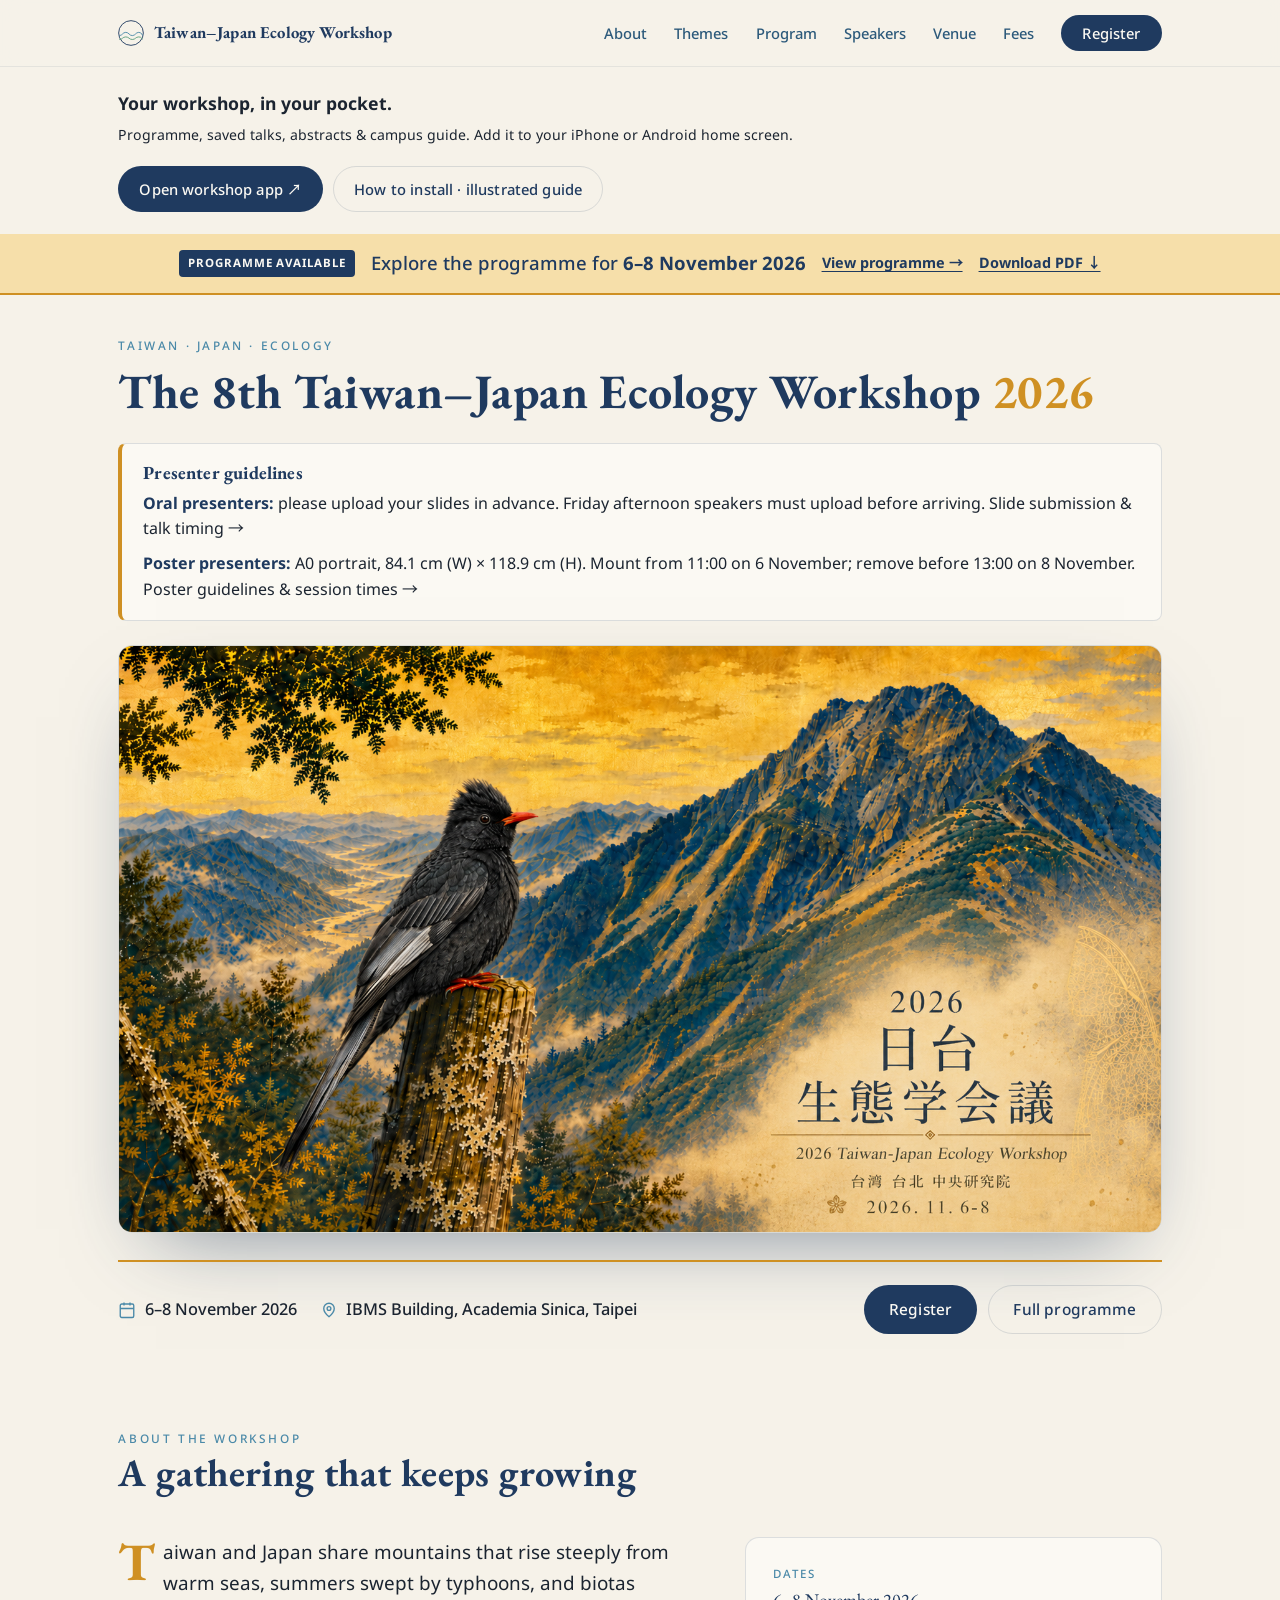
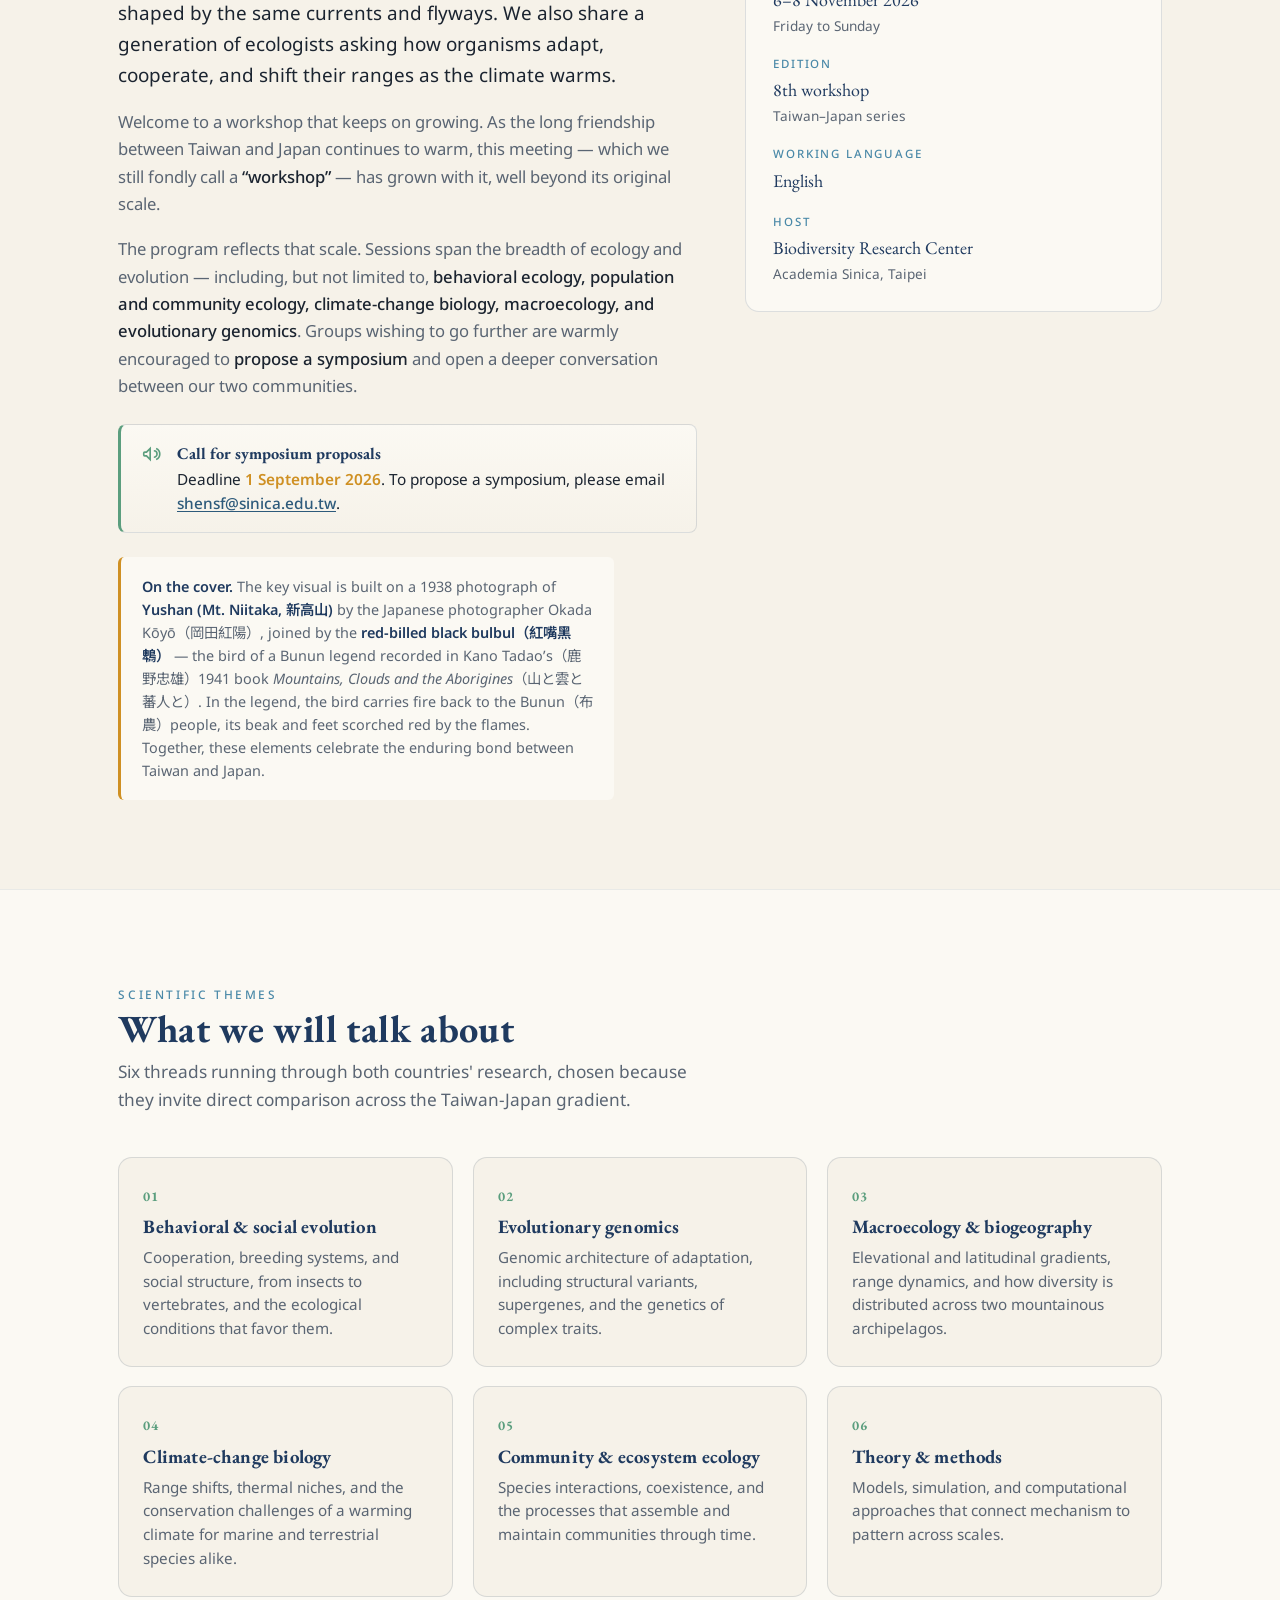
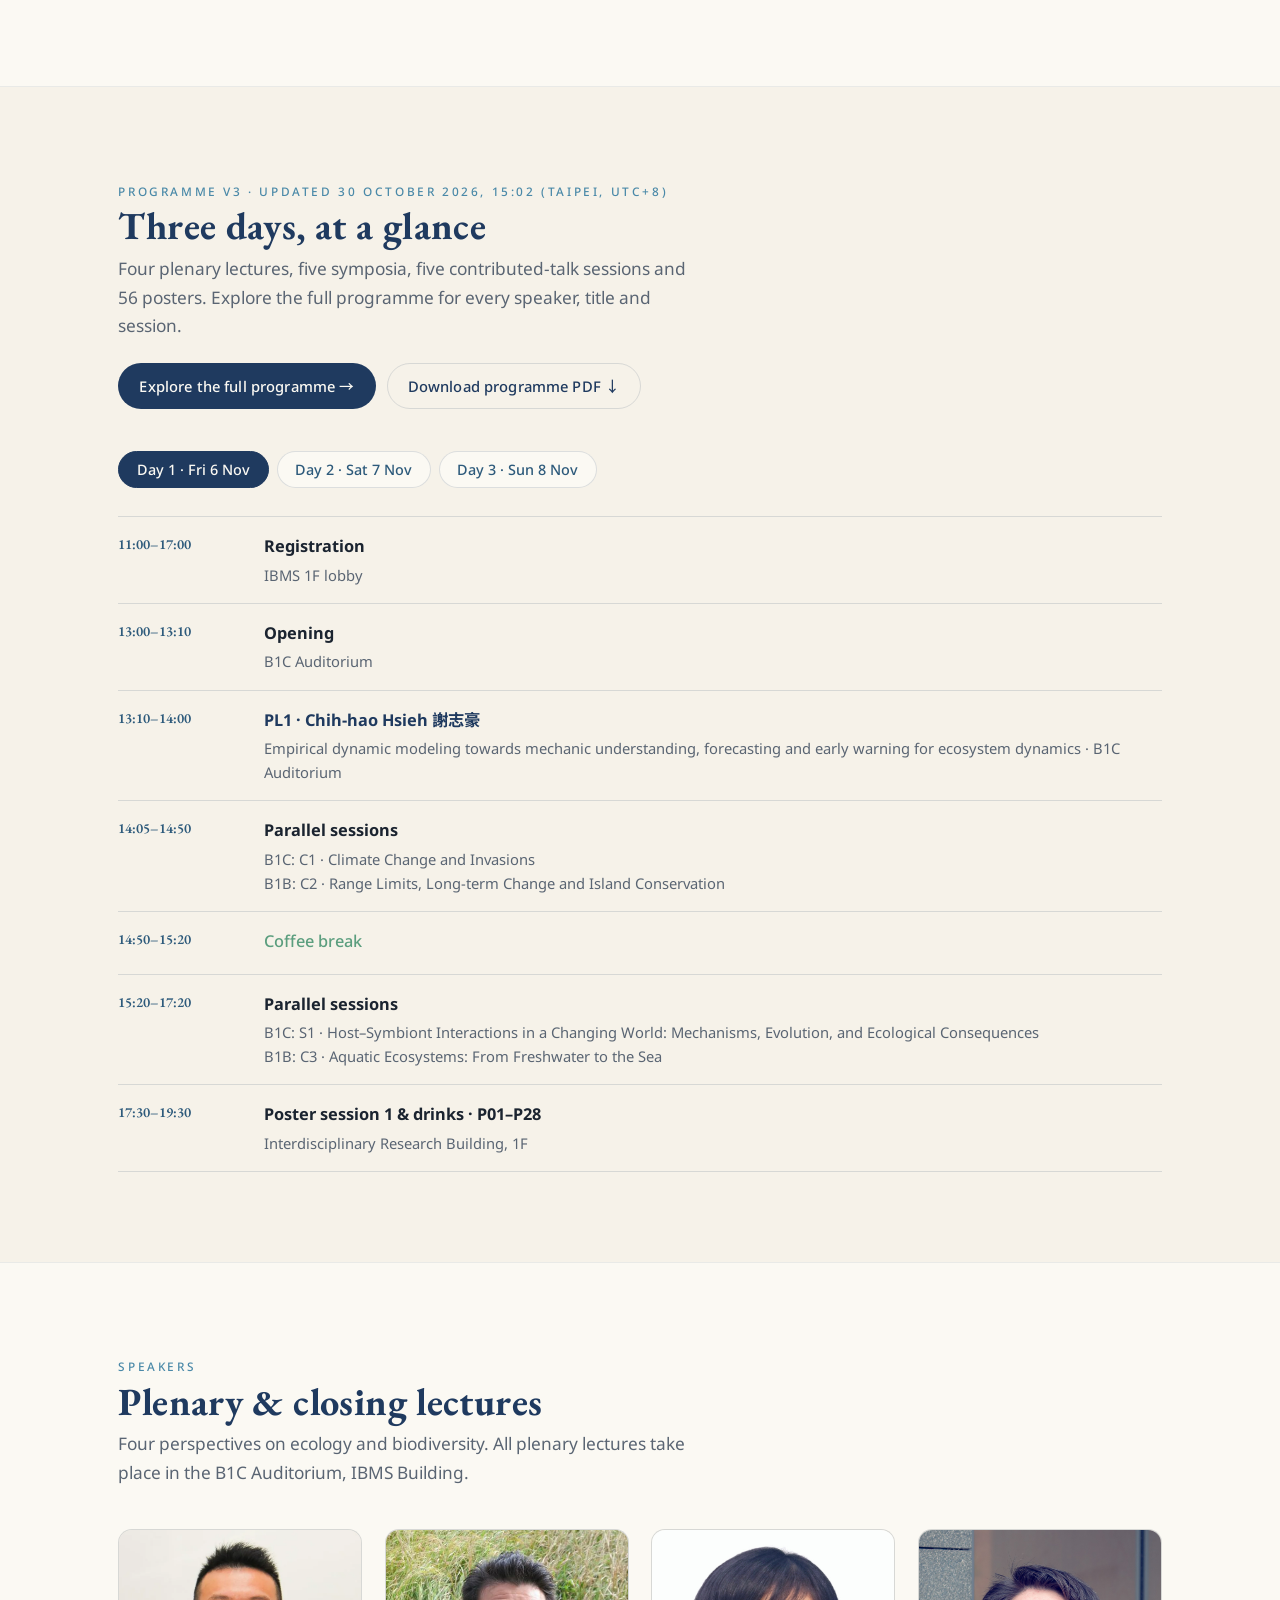
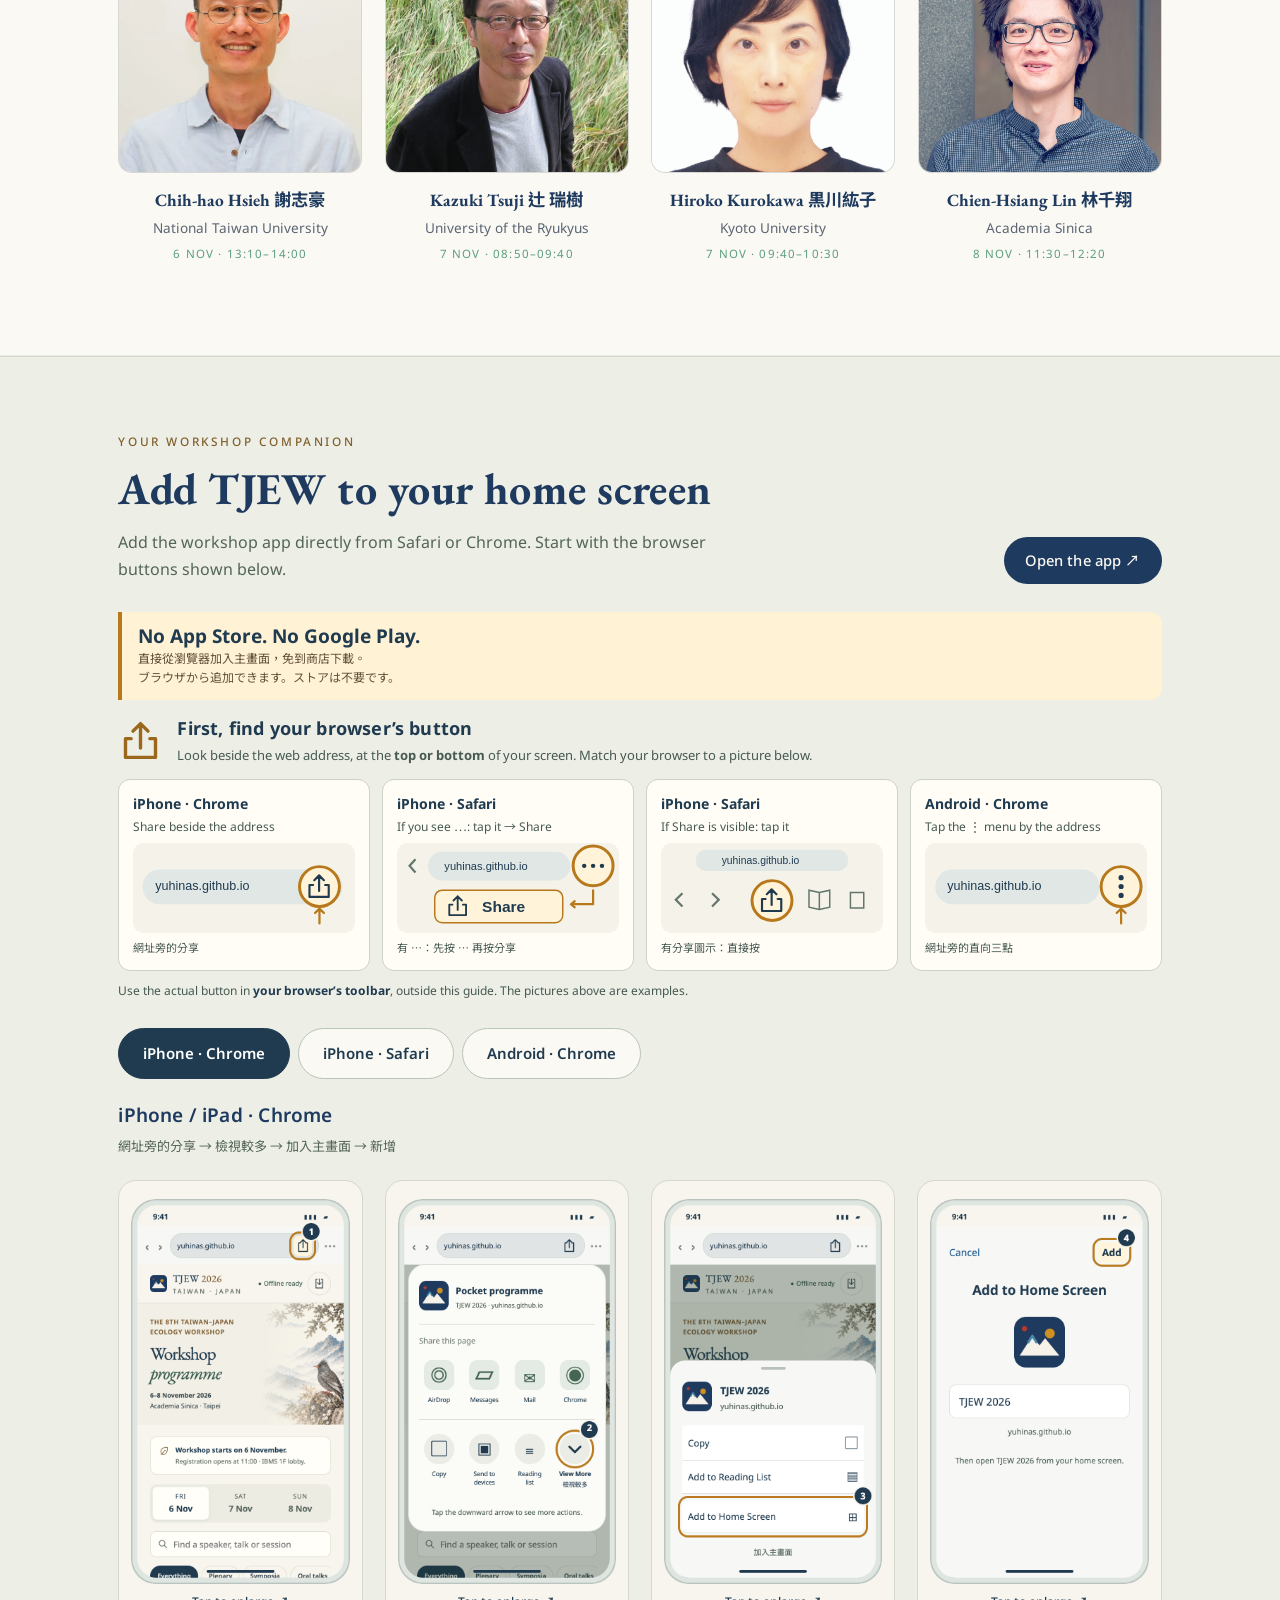
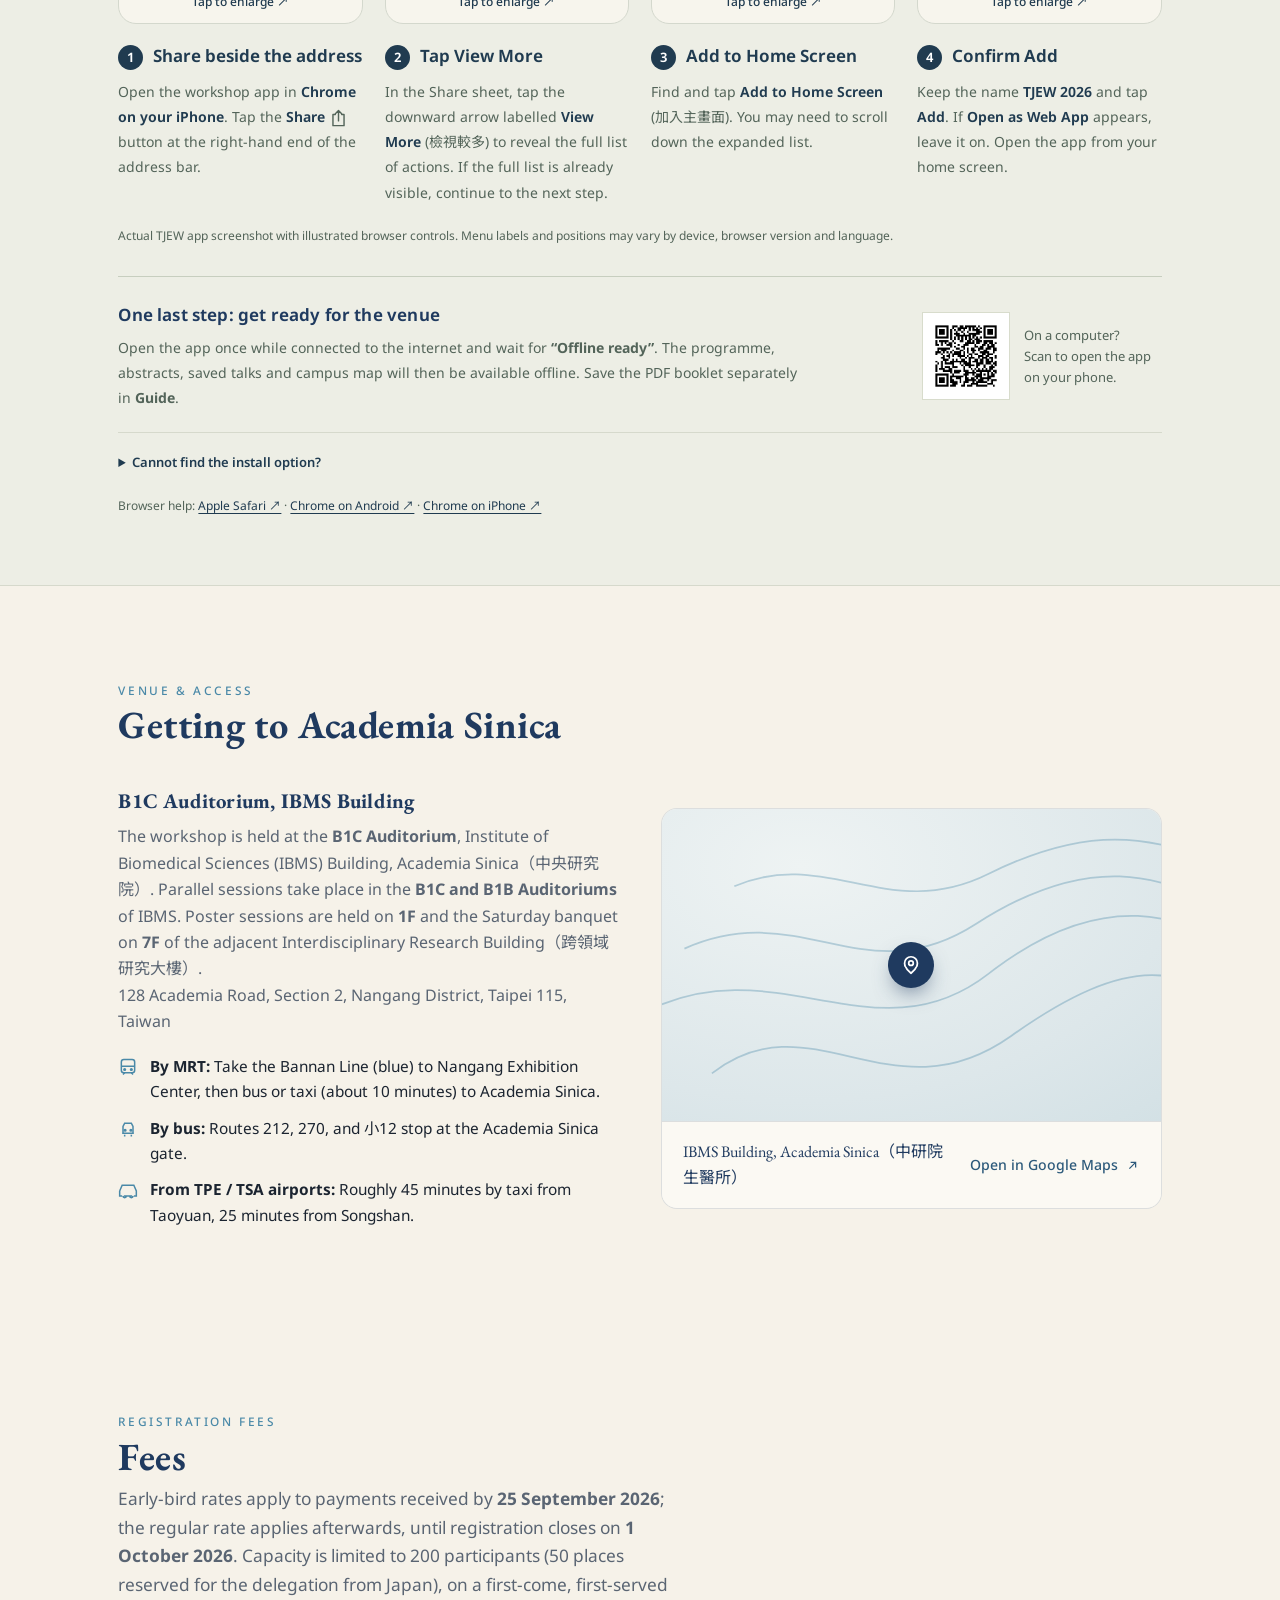
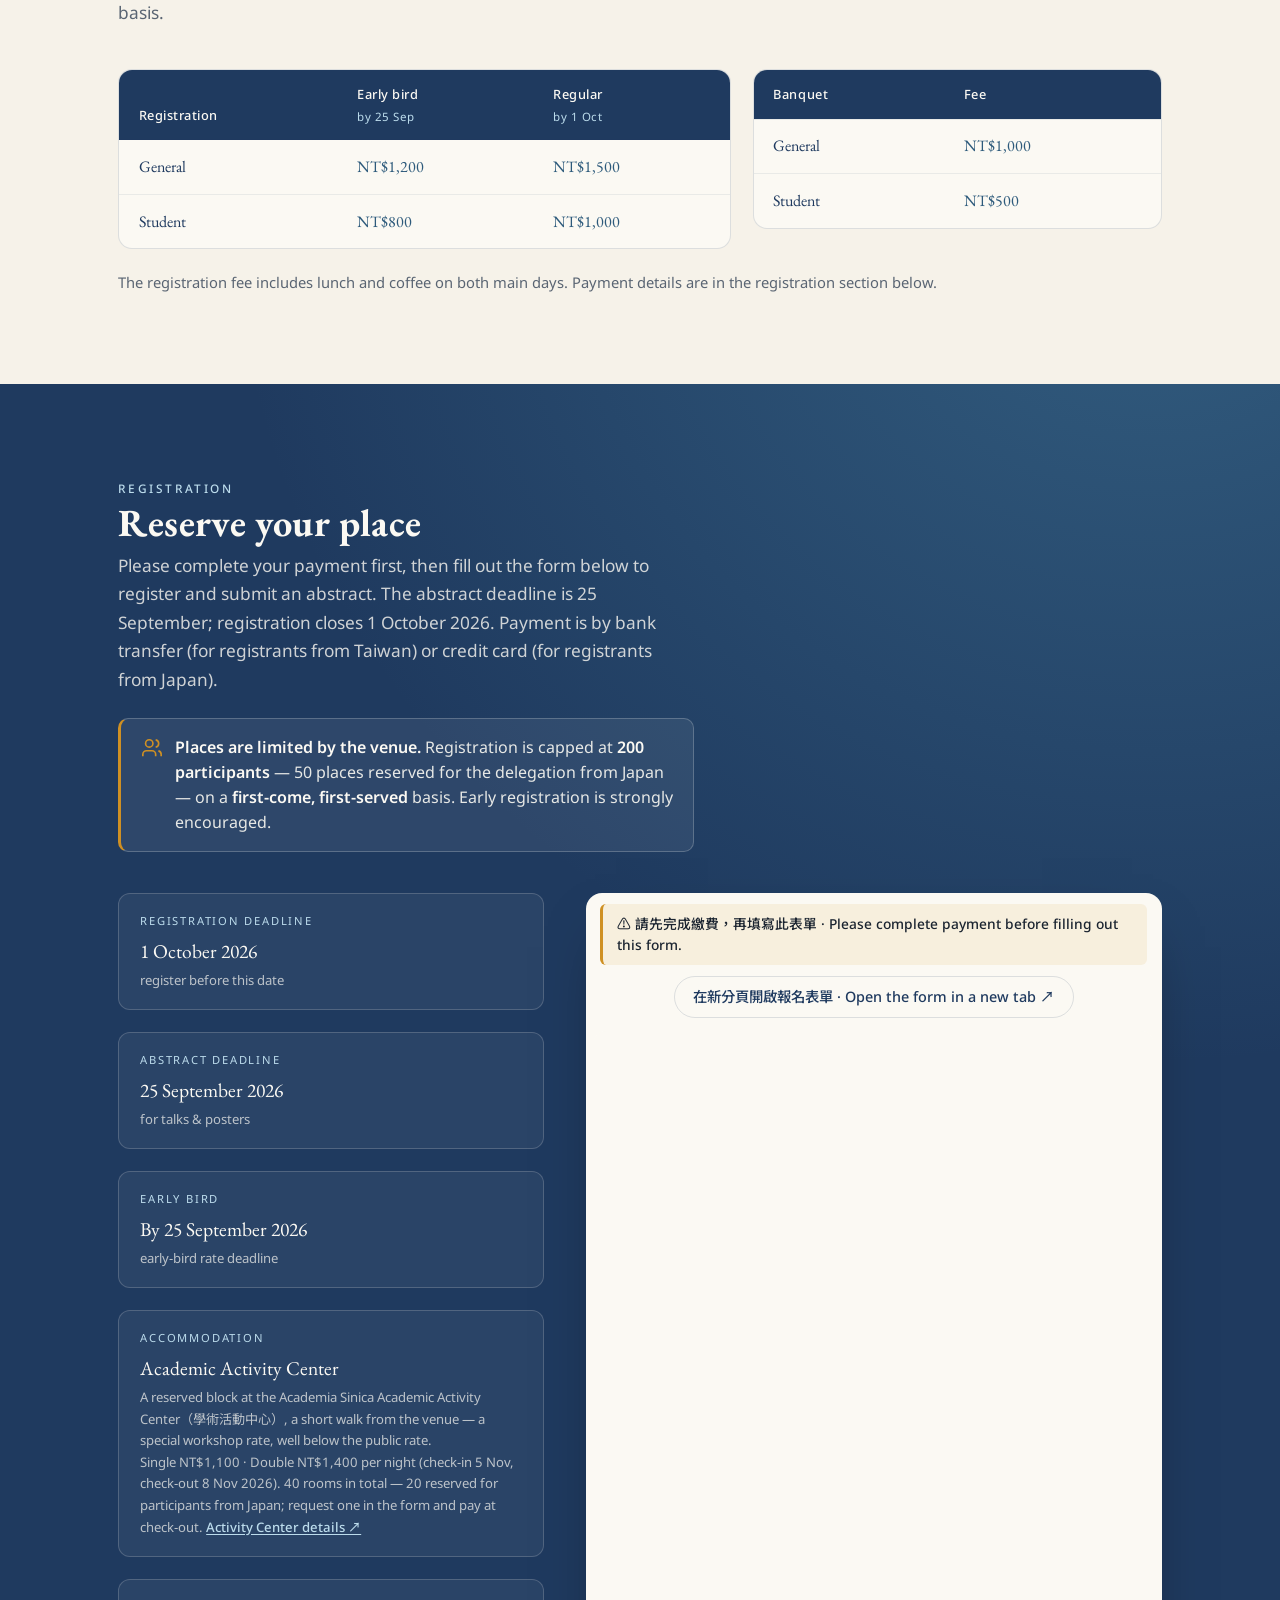
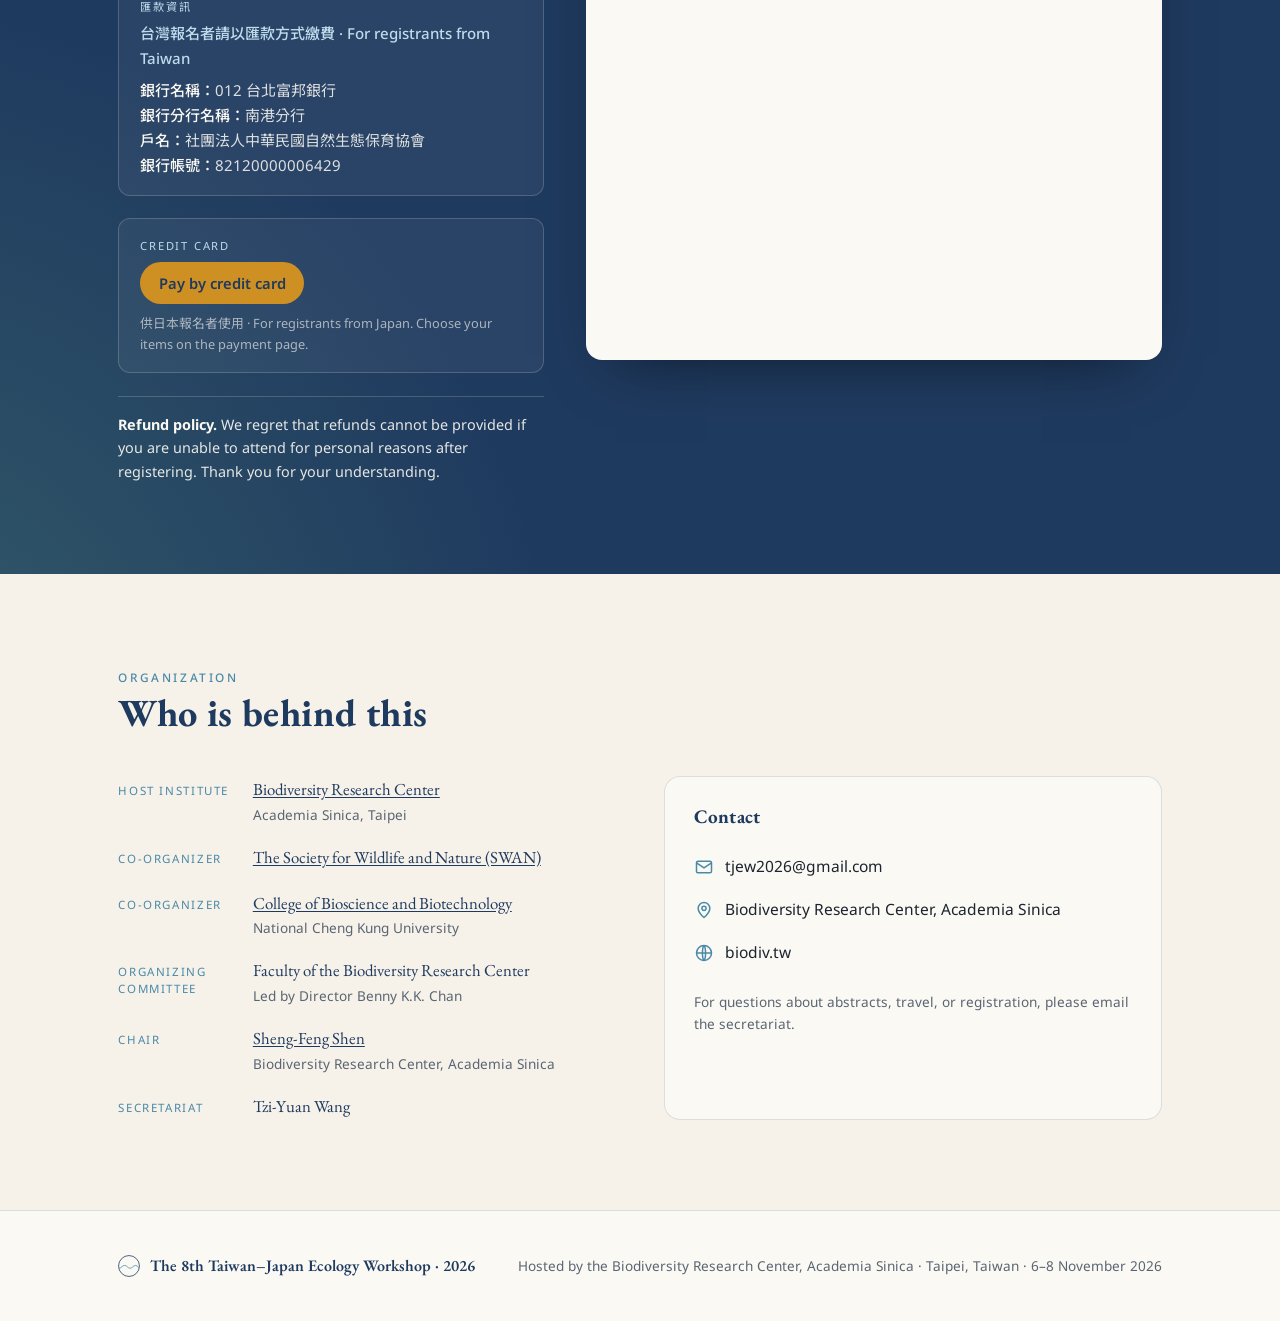
==== commit ddb42f5a: "Show browser installation buttons before all other instructions" ====
--- a/index.html
+++ b/index.html
@@ -357,7 +357,7 @@
 #speakers img.spk-photo{display:block;width:100%;height:auto;aspect-ratio:1;object-fit:cover;object-position:50% 20%;background:var(--kinari);transition:box-shadow .2s}#speakers .spk:hover img{box-shadow:0 8px 24px #1f3a5f20}#speakers .spk:focus-visible{outline:3px solid var(--yamabuki);outline-offset:6px;border-radius:14px}
 @media(max-width:600px){#program .slot{grid-template-columns:1fr;gap:.35rem}#program .slot-time{font-size:.82rem}}
 </style>
-<link rel="stylesheet" href="app/typography.css?v=20261103"><link rel="stylesheet" href="install-guide/guide.css?v=20261103-2"><script src="install-guide/guide.js?v=20261103-2" defer></script></head>
+<link rel="stylesheet" href="app/typography.css?v=20261103"><link rel="stylesheet" href="install-guide/guide.css?v=20261103-3"><script src="install-guide/guide.js?v=20261103-3" defer></script><link rel="stylesheet" href="install-guide/first-steps.css?v=20261103-3"></head>
 <body>
 
 <!-- ===================== NAV ===================== -->
@@ -507,13 +507,18 @@
 
 <!-- ===================== VENUE ===================== -->
 <section class="install-guide" id="install-app" aria-labelledby="install-app-title"><div class="wrap">
-<div class="ig-heading"><div><span class="eyebrow">Your workshop companion</span><h2 id="install-app-title">Add TJEW to your home screen</h2><p>Keep the programme, abstracts and your saved talks close at hand. Follow the illustrated steps for your phone — no account or app store needed.</p></div><a class="btn btn-primary" href="app/">Open the app ↗</a></div>
-<div class="ig-tabs" role="tablist" aria-label="Choose your phone and browser"><button type="button" id="install-tab-iphone-chrome" role="tab" aria-controls="install-panel-iphone-chrome" aria-selected="true" data-install-tab="iphone-chrome">iPhone · Chrome</button><button type="button" id="install-tab-iphone" role="tab" aria-controls="install-panel-iphone" aria-selected="false" data-install-tab="iphone">iPhone · Safari</button><button type="button" id="install-tab-android" role="tab" aria-controls="install-panel-android" aria-selected="false" data-install-tab="android">Android · Chrome</button></div><div class="ig-panel" id="install-panel-iphone-chrome" role="tabpanel" aria-labelledby="install-tab-iphone-chrome" tabindex="0" data-install-panel="iphone-chrome"><h3 class="ig-platform">iPhone / iPad · Chrome</h3><p class="ig-path" lang="zh-Hant">網址旁的分享 → 檢視較多 → 加入主畫面 → 新增</p><ol class="ig-steps ig-steps--four"><li class="ig-step"><button type="button" class="ig-picture" data-install-image="iPhone / iPad · Chrome · Step 1" aria-label="Enlarge iPhone / iPad · Chrome · Step 1"><img src="install-guide/iphone-chrome-1.png" width="620" height="1092" loading="lazy" decoding="async" alt="Chrome on iPhone with the Share button inside the address bar highlighted."><span>Tap to enlarge ↗</span></button><h4><span aria-hidden="true">1</span>Share beside the address</h4><p>Open the <a href="app/">workshop app</a> in <strong>Chrome on your iPhone</strong>. Tap the <strong>Share</strong> <svg viewBox="0 0 24 24" aria-hidden="true"><path d="M8 7H5v14h14V7h-3M12 15V2m-4 4 4-4 4 4"/></svg> button at the right-hand end of the address bar.</p></li><li class="ig-step"><button type="button" class="ig-picture" data-install-image="iPhone / iPad · Chrome · Step 2" aria-label="Enlarge iPhone / iPad · Chrome · Step 2"><img src="install-guide/iphone-chrome-2.png" width="620" height="1092" loading="lazy" decoding="async" alt="iPhone Share sheet illustration highlighting View More, labelled 檢視較多."><span>Tap to enlarge ↗</span></button><h4><span aria-hidden="true">2</span>Tap View More</h4><p>In the Share sheet, tap the downward arrow labelled <strong>View More</strong> (<span lang="zh-Hant">檢視較多</span>) to reveal the full list of actions. If the full list is already visible, continue to the next step.</p></li><li class="ig-step"><button type="button" class="ig-picture" data-install-image="iPhone / iPad · Chrome · Step 3" aria-label="Enlarge iPhone / iPad · Chrome · Step 3"><img src="install-guide/iphone-chrome-3.png" width="620" height="1092" loading="lazy" decoding="async" alt="Expanded iPhone Share sheet illustration with Add to Home Screen highlighted."><span>Tap to enlarge ↗</span></button><h4><span aria-hidden="true">3</span>Add to Home Screen</h4><p>Find and tap <strong>Add to Home Screen</strong> (<span lang="zh-Hant">加入主畫面</span>). You may need to scroll down the expanded list.</p></li><li class="ig-step"><button type="button" class="ig-picture" data-install-image="iPhone / iPad · Chrome · Step 4" aria-label="Enlarge iPhone / iPad · Chrome · Step 4"><img src="install-guide/iphone-chrome-4.png" width="620" height="1092" loading="lazy" decoding="async" alt="iPhone Add to Home Screen confirmation illustration with Add highlighted."><span>Tap to enlarge ↗</span></button><h4><span aria-hidden="true">4</span>Confirm Add</h4><p>Keep the name <strong>TJEW 2026</strong> and tap <strong>Add</strong>. If <strong>Open as Web App</strong> appears, leave it on. Open the app from your home screen.</p></li></ol></div><div class="ig-panel" id="install-panel-iphone" role="tabpanel" aria-labelledby="install-tab-iphone" tabindex="0" data-install-panel="iphone"><h3 class="ig-platform">iPhone / iPad · Safari</h3><p class="ig-path" lang="zh-Hant">Safari → 分享 → 檢視較多（如有）→ 加入主畫面</p><ol class="ig-steps"><li class="ig-step"><button type="button" class="ig-picture" data-install-image="iPhone / iPad · Safari · Step 1" aria-label="Enlarge iPhone / iPad · Safari · Step 1"><img src="install-guide/iphone-1.png" width="620" height="1092" loading="lazy" decoding="async" alt="Workshop app in Safari with the Share button highlighted."><span>Tap to enlarge ↗</span></button><h4><span aria-hidden="true">1</span>Open in Safari & share</h4><p>Open the <a href="app/">workshop app</a> in <strong>Safari</strong>, then tap <strong>Share</strong> <svg viewBox="0 0 24 24" aria-hidden="true"><path d="M8 7H5v14h14V7h-3M12 15V2m-4 4 4-4 4 4"/></svg>. If Share is hidden, open the <strong>Page Menu</strong> first.</p></li><li class="ig-step"><button type="button" class="ig-picture" data-install-image="iPhone / iPad · Safari · Step 2" aria-label="Enlarge iPhone / iPad · Safari · Step 2"><img src="install-guide/iphone-2.png" width="620" height="1092" loading="lazy" decoding="async" alt="Safari Share sheet illustration with Add to Home Screen highlighted."><span>Tap to enlarge ↗</span></button><h4><span aria-hidden="true">2</span>Add to Home Screen</h4><p>If the Share sheet shows <strong>View More</strong>, tap it first. Then scroll down and choose <strong>Add to Home Screen</strong>.</p></li><li class="ig-step"><button type="button" class="ig-picture" data-install-image="iPhone / iPad · Safari · Step 3" aria-label="Enlarge iPhone / iPad · Safari · Step 3"><img src="install-guide/iphone-3.png" width="620" height="1092" loading="lazy" decoding="async" alt="Safari Add to Home Screen illustration with Open as Web App on and Add highlighted."><span>Tap to enlarge ↗</span></button><h4><span aria-hidden="true">3</span>Keep it as an app</h4><p>If shown, leave <strong>Open as Web App</strong> switched on, then tap <strong>Add</strong>. Open <strong>TJEW 2026</strong> from your home screen.</p></li></ol></div><div class="ig-panel" id="install-panel-android" role="tabpanel" aria-labelledby="install-tab-android" tabindex="0" data-install-panel="android"><h3 class="ig-platform">Android · Chrome</h3><p class="ig-path" lang="zh-Hant">Chrome → ⋮ → 安裝應用程式／加到主畫面</p><ol class="ig-steps"><li class="ig-step"><button type="button" class="ig-picture" data-install-image="Android · Chrome · Step 1" aria-label="Enlarge Android · Chrome · Step 1"><img src="install-guide/android-1.png" width="620" height="1092" loading="lazy" decoding="async" alt="Workshop app in Chrome with the three-dot menu highlighted."><span>Tap to enlarge ↗</span></button><h4><span aria-hidden="true">1</span>Open in Chrome</h4><p>Open the <a href="app/">workshop app</a> in <strong>Chrome</strong>, then tap the <strong>⋮ menu</strong> beside the address bar.</p></li><li class="ig-step"><button type="button" class="ig-picture" data-install-image="Android · Chrome · Step 2" aria-label="Enlarge Android · Chrome · Step 2"><img src="install-guide/android-2.png" width="620" height="1092" loading="lazy" decoding="async" alt="Chrome menu illustration highlighting Install and create shortcut, followed by Install."><span>Tap to enlarge ↗</span></button><h4><span aria-hidden="true">2</span>Choose Install</h4><p>Choose <strong>Install and create shortcut → Install</strong>. Some versions show <strong>Install app</strong> or <strong>Add to Home screen</strong>.</p></li><li class="ig-step"><button type="button" class="ig-picture" data-install-image="Android · Chrome · Step 3" aria-label="Enlarge Android · Chrome · Step 3"><img src="install-guide/android-3.png" width="620" height="1092" loading="lazy" decoding="async" alt="Chrome installation confirmation illustration showing the TJEW 2026 icon and Install highlighted."><span>Tap to enlarge ↗</span></button><h4><span aria-hidden="true">3</span>Confirm & open</h4><p>Tap <strong>Install</strong> and follow any on-screen confirmation. Open <strong>TJEW 2026</strong> from your home screen or app list.</p></li></ol></div><p class="ig-caption">Actual TJEW app screenshot with illustrated browser controls. Menu labels and positions may vary by device, browser version and language.</p>
+<div class="ig-heading"><div><span class="eyebrow">Your workshop companion</span><h2 id="install-app-title">Add TJEW to your home screen</h2><p>Add the workshop app directly from Safari or Chrome. Start with the browser buttons shown below.</p></div><a class="btn btn-primary" href="app/">Open the app ↗</a></div>
+<div class="install-start">
+<div class="install-store"><strong>No App Store. No Google Play.</strong><span lang="zh-Hant">直接從瀏覽器加入主畫面，免到商店下載。</span><span lang="ja">ブラウザから追加できます。ストアは不要です。</span></div>
+<div class="install-first-heading"><svg viewBox="0 0 24 24" aria-hidden="true"><path d="M12 16V3m-4 4 4-4 4 4M7 11H4v10h16V11h-3" fill="none" stroke="currentColor" stroke-width="1.8" stroke-linecap="round" stroke-linejoin="round"/></svg><div><h3>First, find your browser’s button</h3><p>Look beside the web address, at the <b>top or bottom</b> of your screen. Match your browser to a picture below.</p></div></div>
+<div class="install-first-grid"><figure class="install-first-card" data-first-browser="chrome-ios"><figcaption><b>iPhone · Chrome</b><span>Share beside the address</span></figcaption><img src="install-guide/first-chrome-ios.svg" width="300" height="122" alt="Share beside the address. The gold circle marks the browser button." decoding="async"><p lang="zh-Hant">網址旁的分享</p></figure><figure class="install-first-card" data-first-browser="safari-menu"><figcaption><b>iPhone · Safari</b><span>If you see ⋯: tap it → Share</span></figcaption><img src="install-guide/first-safari-menu.svg" width="300" height="122" alt="If you see ⋯: tap it → Share. The gold circle marks the browser button." decoding="async"><p lang="zh-Hant">有 ⋯：先按 ⋯ 再按分享</p></figure><figure class="install-first-card" data-first-browser="safari-share"><figcaption><b>iPhone · Safari</b><span>If Share is visible: tap it</span></figcaption><img src="install-guide/first-safari-share.svg" width="300" height="122" alt="If Share is visible: tap it. The gold circle marks the browser button." decoding="async"><p lang="zh-Hant">有分享圖示：直接按</p></figure><figure class="install-first-card" data-first-browser="android"><figcaption><b>Android · Chrome</b><span>Tap the ⋮ menu by the address</span></figcaption><img src="install-guide/first-android.svg" width="300" height="122" alt="Tap the ⋮ menu by the address. The gold circle marks the browser button." decoding="async"><p lang="zh-Hant">網址旁的直向三點</p></figure></div><p class="install-real-button">Use the actual button in <strong>your browser’s toolbar</strong>, outside this guide. The pictures above are examples.</p></div>
+<div class="ig-tabs" role="tablist" aria-label="Choose your phone and browser"><button type="button" id="install-tab-iphone-chrome" role="tab" aria-controls="install-panel-iphone-chrome" aria-selected="true" data-install-tab="iphone-chrome">iPhone · Chrome</button><button type="button" id="install-tab-iphone" role="tab" aria-controls="install-panel-iphone" aria-selected="false" data-install-tab="iphone">iPhone · Safari</button><button type="button" id="install-tab-android" role="tab" aria-controls="install-panel-android" aria-selected="false" data-install-tab="android">Android · Chrome</button></div><div class="ig-panel" id="install-panel-iphone-chrome" role="tabpanel" aria-labelledby="install-tab-iphone-chrome" tabindex="0" data-install-panel="iphone-chrome"><h3 class="ig-platform">iPhone / iPad · Chrome</h3><p class="ig-path" lang="zh-Hant">網址旁的分享 → 檢視較多 → 加入主畫面 → 新增</p><ol class="ig-steps ig-steps--four"><li class="ig-step"><button type="button" class="ig-picture" data-install-image="iPhone / iPad · Chrome · Step 1" aria-label="Enlarge iPhone / iPad · Chrome · Step 1"><img src="install-guide/iphone-chrome-1.png" width="620" height="1092" loading="lazy" decoding="async" alt="Chrome on iPhone with the Share button inside the address bar highlighted."><span>Tap to enlarge ↗</span></button><h4><span aria-hidden="true">1</span>Share beside the address</h4><p>Open the <a href="app/">workshop app</a> in <strong>Chrome on your iPhone</strong>. Tap the <strong>Share</strong> <svg viewBox="0 0 24 24" aria-hidden="true"><path d="M8 7H5v14h14V7h-3M12 15V2m-4 4 4-4 4 4"/></svg> button at the right-hand end of the address bar.</p></li><li class="ig-step"><button type="button" class="ig-picture" data-install-image="iPhone / iPad · Chrome · Step 2" aria-label="Enlarge iPhone / iPad · Chrome · Step 2"><img src="install-guide/iphone-chrome-2.png" width="620" height="1092" loading="lazy" decoding="async" alt="iPhone Share sheet illustration highlighting View More, labelled 檢視較多."><span>Tap to enlarge ↗</span></button><h4><span aria-hidden="true">2</span>Tap View More</h4><p>In the Share sheet, tap the downward arrow labelled <strong>View More</strong> (<span lang="zh-Hant">檢視較多</span>) to reveal the full list of actions. If the full list is already visible, continue to the next step.</p></li><li class="ig-step"><button type="button" class="ig-picture" data-install-image="iPhone / iPad · Chrome · Step 3" aria-label="Enlarge iPhone / iPad · Chrome · Step 3"><img src="install-guide/iphone-chrome-3.png" width="620" height="1092" loading="lazy" decoding="async" alt="Expanded iPhone Share sheet illustration with Add to Home Screen highlighted."><span>Tap to enlarge ↗</span></button><h4><span aria-hidden="true">3</span>Add to Home Screen</h4><p>Find and tap <strong>Add to Home Screen</strong> (<span lang="zh-Hant">加入主畫面</span>). You may need to scroll down the expanded list.</p></li><li class="ig-step"><button type="button" class="ig-picture" data-install-image="iPhone / iPad · Chrome · Step 4" aria-label="Enlarge iPhone / iPad · Chrome · Step 4"><img src="install-guide/iphone-chrome-4.png" width="620" height="1092" loading="lazy" decoding="async" alt="iPhone Add to Home Screen confirmation illustration with Add highlighted."><span>Tap to enlarge ↗</span></button><h4><span aria-hidden="true">4</span>Confirm Add</h4><p>Keep the name <strong>TJEW 2026</strong> and tap <strong>Add</strong>. If <strong>Open as Web App</strong> appears, leave it on. Open the app from your home screen.</p></li></ol></div><div class="ig-panel" id="install-panel-iphone" role="tabpanel" aria-labelledby="install-tab-iphone" tabindex="0" data-install-panel="iphone"><h3 class="ig-platform">iPhone / iPad · Safari</h3><p class="ig-path" lang="zh-Hant">Safari → ⋯（如有）→ 分享 → 檢視較多（如有）→ 加入主畫面</p><ol class="ig-steps"><li class="ig-step"><button type="button" class="ig-picture" data-install-image="iPhone / iPad · Safari · Step 1" aria-label="Enlarge iPhone / iPad · Safari · Step 1"><img src="install-guide/iphone-1.png" width="620" height="1092" loading="lazy" decoding="async" alt="Workshop app in Safari with the Share button highlighted."><span>Tap to enlarge ↗</span></button><h4><span aria-hidden="true">1</span>Open in Safari & share</h4><p>Open the <a href="app/">workshop app</a> in <strong>Safari</strong>, then tap <strong>Share</strong> <svg viewBox="0 0 24 24" aria-hidden="true"><path d="M8 7H5v14h14V7h-3M12 15V2m-4 4 4-4 4 4"/></svg>. If your Safari has a <strong>⋯ button beside the address bar</strong> (compact layout), tap it and then <strong>Share</strong>. In other layouts, tap Share directly; some versions place it in the Page Menu.</p></li><li class="ig-step"><button type="button" class="ig-picture" data-install-image="iPhone / iPad · Safari · Step 2" aria-label="Enlarge iPhone / iPad · Safari · Step 2"><img src="install-guide/iphone-2.png" width="620" height="1092" loading="lazy" decoding="async" alt="Safari Share sheet illustration with Add to Home Screen highlighted."><span>Tap to enlarge ↗</span></button><h4><span aria-hidden="true">2</span>Add to Home Screen</h4><p>If the Share sheet shows <strong>View More</strong>, tap it first. Then scroll down and choose <strong>Add to Home Screen</strong>.</p></li><li class="ig-step"><button type="button" class="ig-picture" data-install-image="iPhone / iPad · Safari · Step 3" aria-label="Enlarge iPhone / iPad · Safari · Step 3"><img src="install-guide/iphone-3.png" width="620" height="1092" loading="lazy" decoding="async" alt="Safari Add to Home Screen illustration with Open as Web App on and Add highlighted."><span>Tap to enlarge ↗</span></button><h4><span aria-hidden="true">3</span>Keep it as an app</h4><p>If shown, leave <strong>Open as Web App</strong> switched on, then tap <strong>Add</strong>. Open <strong>TJEW 2026</strong> from your home screen.</p></li></ol></div><div class="ig-panel" id="install-panel-android" role="tabpanel" aria-labelledby="install-tab-android" tabindex="0" data-install-panel="android"><h3 class="ig-platform">Android · Chrome</h3><p class="ig-path" lang="zh-Hant">Chrome → ⋮ → 安裝應用程式／加到主畫面</p><ol class="ig-steps"><li class="ig-step"><button type="button" class="ig-picture" data-install-image="Android · Chrome · Step 1" aria-label="Enlarge Android · Chrome · Step 1"><img src="install-guide/android-1.png" width="620" height="1092" loading="lazy" decoding="async" alt="Workshop app in Chrome with the three-dot menu highlighted."><span>Tap to enlarge ↗</span></button><h4><span aria-hidden="true">1</span>Open in Chrome</h4><p>Open the <a href="app/">workshop app</a> in <strong>Chrome</strong>, then tap the <strong>⋮ menu</strong> beside the address bar.</p></li><li class="ig-step"><button type="button" class="ig-picture" data-install-image="Android · Chrome · Step 2" aria-label="Enlarge Android · Chrome · Step 2"><img src="install-guide/android-2.png" width="620" height="1092" loading="lazy" decoding="async" alt="Chrome menu illustration highlighting Install and create shortcut, followed by Install."><span>Tap to enlarge ↗</span></button><h4><span aria-hidden="true">2</span>Choose Install</h4><p>Choose <strong>Install and create shortcut → Install</strong>. Some versions show <strong>Install app</strong> or <strong>Add to Home screen</strong>.</p></li><li class="ig-step"><button type="button" class="ig-picture" data-install-image="Android · Chrome · Step 3" aria-label="Enlarge Android · Chrome · Step 3"><img src="install-guide/android-3.png" width="620" height="1092" loading="lazy" decoding="async" alt="Chrome installation confirmation illustration showing the TJEW 2026 icon and Install highlighted."><span>Tap to enlarge ↗</span></button><h4><span aria-hidden="true">3</span>Confirm & open</h4><p>Tap <strong>Install</strong> and follow any on-screen confirmation. Open <strong>TJEW 2026</strong> from your home screen or app list.</p></li></ol></div><p class="ig-caption">Actual TJEW app screenshot with illustrated browser controls. Menu labels and positions may vary by device, browser version and language.</p>
 <div class="ig-ready"><div><h3>One last step: get ready for the venue</h3><p>Open the app once while connected to the internet and wait for <strong>“Offline ready”</strong>. The programme, abstracts, saved talks and campus map will then be available offline. Save the PDF booklet separately in <strong>Guide</strong>.</p></div><div class="ig-qr"><img src="app/assets/app-qr.png" width="88" height="88" loading="lazy" alt="QR code linking to the workshop app"><span>On a computer?<br>Scan to open the app on your phone.</span></div></div>
 <div class="ig-help"><details><summary>Cannot find the install option?</summary><p>If this page opened inside LINE, Facebook or an email app, open the app link in <strong>Safari</strong> or <strong>Chrome</strong> first. On iPhone, first tap <strong>View More</strong> if the Share sheet is collapsed. In Safari, if <strong>Add to Home Screen</strong> is still missing, scroll to <strong>Edit Actions</strong> and add it. You can also use the app directly in your browser.</p></details></div>
 <p class="ig-sources">Browser help: <a href="https://support.apple.com/en-gb/guide/iphone/iphea86e5236/ios" target="_blank" rel="noopener">Apple Safari ↗</a> · <a href="https://support.google.com/chrome/answer/9658361?hl=en&amp;co=GENIE.Platform%3DAndroid" target="_blank" rel="noopener">Chrome on Android ↗</a> · <a href="https://support.google.com/chrome/answer/9658361?hl=en&amp;co=GENIE.Platform%3DiOS" target="_blank" rel="noopener">Chrome on iPhone ↗</a></p>
 </div></section>
 <dialog class="ig-zoom" id="install-image-dialog" aria-labelledby="install-image-title"><div class="ig-zoom-head"><h3 id="install-image-title">Installation step</h3><button type="button" class="ig-zoom-close" aria-label="Close enlarged installation image">×</button></div><p>Illustrated browser controls; your phone’s menu may look slightly different.</p><img alt="" width="620" height="1092"></dialog>
+
 
 
 <section id="venue">
--- a/install-guide/first-steps.css
+++ b/install-guide/first-steps.css
@@ -0,0 +1,17 @@
+/* Shared first-step diagrams: website and offline app. */
+.install-start{color:#203b50;font-family:var(--sans,var(--body,sans-serif));text-align:left;line-height:1.5}
+.install-start *{box-sizing:border-box}
+.install-store{border-left:4px solid #b8791c;background:#fff2d5;border-radius:0 12px 12px 0;padding:12px 16px;margin:0 0 16px}
+.install-store strong{display:block;font-size:19px;line-height:1.35;color:#203b50}.install-store span{display:block;font-size:12px;line-height:1.6;color:#615039}
+.install-first-heading{display:flex;align-items:center;gap:14px;margin:0 0 14px}.install-first-heading>svg{width:45px;height:45px;flex:none;color:#9b671d;fill:none;stroke:currentColor}
+.install-first-heading h3{font:700 18px/1.35 var(--sans,var(--body,sans-serif));margin:0 0 5px;color:#203b50}.install-first-heading p{font-size:13px;line-height:1.55;margin:0;color:#465a53}
+.install-first-grid{display:grid;grid-template-columns:repeat(2,minmax(0,1fr));gap:12px}
+.install-first-card{margin:0;border:1px solid #ccd2c5;border-radius:12px;background:#fffdf6;overflow:hidden;min-width:0;padding:12px}
+.install-first-card figcaption{display:block}.install-first-card figcaption b{display:block;font-size:14px;line-height:1.4}.install-first-card figcaption span{display:block;font-size:12px;line-height:1.45;color:#465a53;margin:4px 0 8px}
+.install-first-card img{width:100%;height:auto;display:block;margin:0}.install-first-card p{font-size:11px;color:#465a53;margin:7px 0 0;line-height:1.45}
+.install-real-button{font-size:12px;line-height:1.6;color:#465a53;margin:10px 0 0}.install-real-button strong{color:#203b50}
+.install-guide .install-start{margin-bottom:28px}.install-guide .install-first-grid{grid-template-columns:repeat(4,minmax(0,1fr))}.install-guide .install-first-card{padding:14px}.install-guide .install-store{max-width:100%}
+.install-sheet .sheet-top{height:48px;padding:2px 14px}.install-sheet .sheet-top .icon-btn{width:44px;height:44px}.install-sheet .sheet-content{padding:10px 16px 30px}.install-sheet .sheet-content h2{font:600 24px/1.2 var(--sans);margin:0 0 12px}.install-sheet .install-store{padding:9px 12px;margin-bottom:12px}.install-sheet .install-store strong{font-size:17px}.install-sheet .install-store span{font-size:11px}.install-sheet .install-first-heading{gap:10px;margin-bottom:10px}.install-sheet .install-first-heading h3{font-size:16px}.install-sheet .install-first-heading p{font-size:12px}.install-sheet .install-first-heading>svg{width:36px;height:36px}.install-sheet .install-first-grid{gap:8px}.install-sheet .install-first-card{padding:9px}.install-sheet .install-first-card figcaption b{font-size:13px}.install-sheet .install-first-card figcaption span{font-size:12px;min-height:35px;margin:3px 0 5px}.install-sheet .install-first-card p{font-size:10px;margin-top:5px}.install-sheet .install-real-button{font-size:12px;margin-top:10px}.install-next{background:#e8eee4;border-radius:12px;padding:14px;margin:16px 0}.install-next h3{font-size:15px;margin:0 0 6px}.install-next p{font-size:13px;margin:0}.install-next strong{color:#203b50}.install-next .install-zh{margin:9px 0 0;padding:0;border:0}.install-sheet .install-more{margin:16px 0;border-block:1px solid #d6d9cc;padding:12px 0}.install-more summary{cursor:pointer;min-height:32px;font-size:14px;font-weight:600}.install-more .install-device{margin-top:15px;padding-top:14px}.install-sheet .install-next+.button{font-size:13px}.install-sheet .qr{width:120px;height:120px}
+@media(max-width:760px){.install-guide .install-first-grid{grid-template-columns:repeat(2,minmax(0,1fr))}.install-guide .install-first-card{padding:10px}.install-guide .ig-heading h2{font-size:29px}.install-guide .ig-heading{margin-bottom:18px}.install-guide .ig-heading p{font-size:14px;margin:0}.install-guide .ig-heading>a{margin-top:12px}}
+@media(min-width:700px){.install-sheet .sheet-content{padding:14px 26px 28px}.install-sheet .install-first-card{padding:12px}.install-sheet .install-first-card figcaption span{min-height:0}.install-sheet .install-first-card img{max-width:250px;margin:auto}}
+@media(max-width:350px){.install-sheet .sheet-content{padding-inline:12px}.install-first-card figcaption b{font-size:12px}.install-sheet .install-first-card{padding:7px}.install-sheet .install-store strong{font-size:16px}}
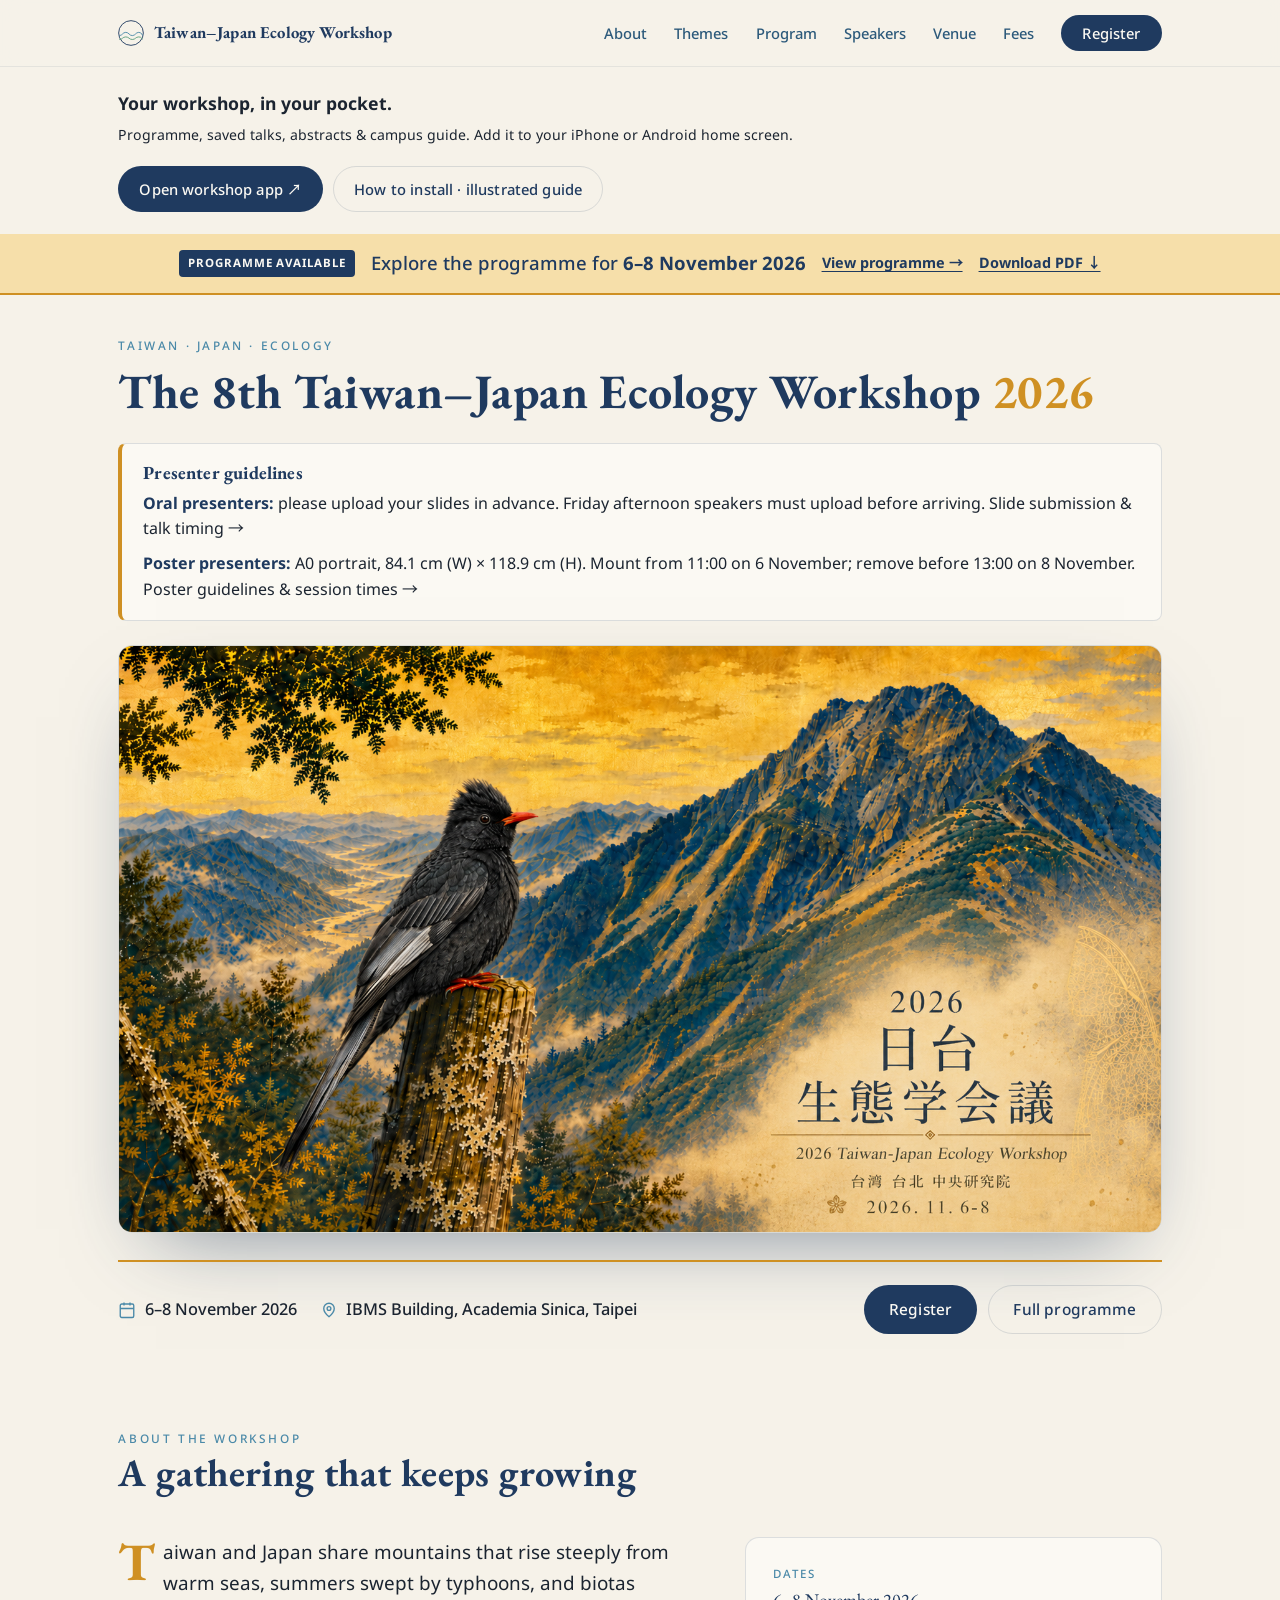
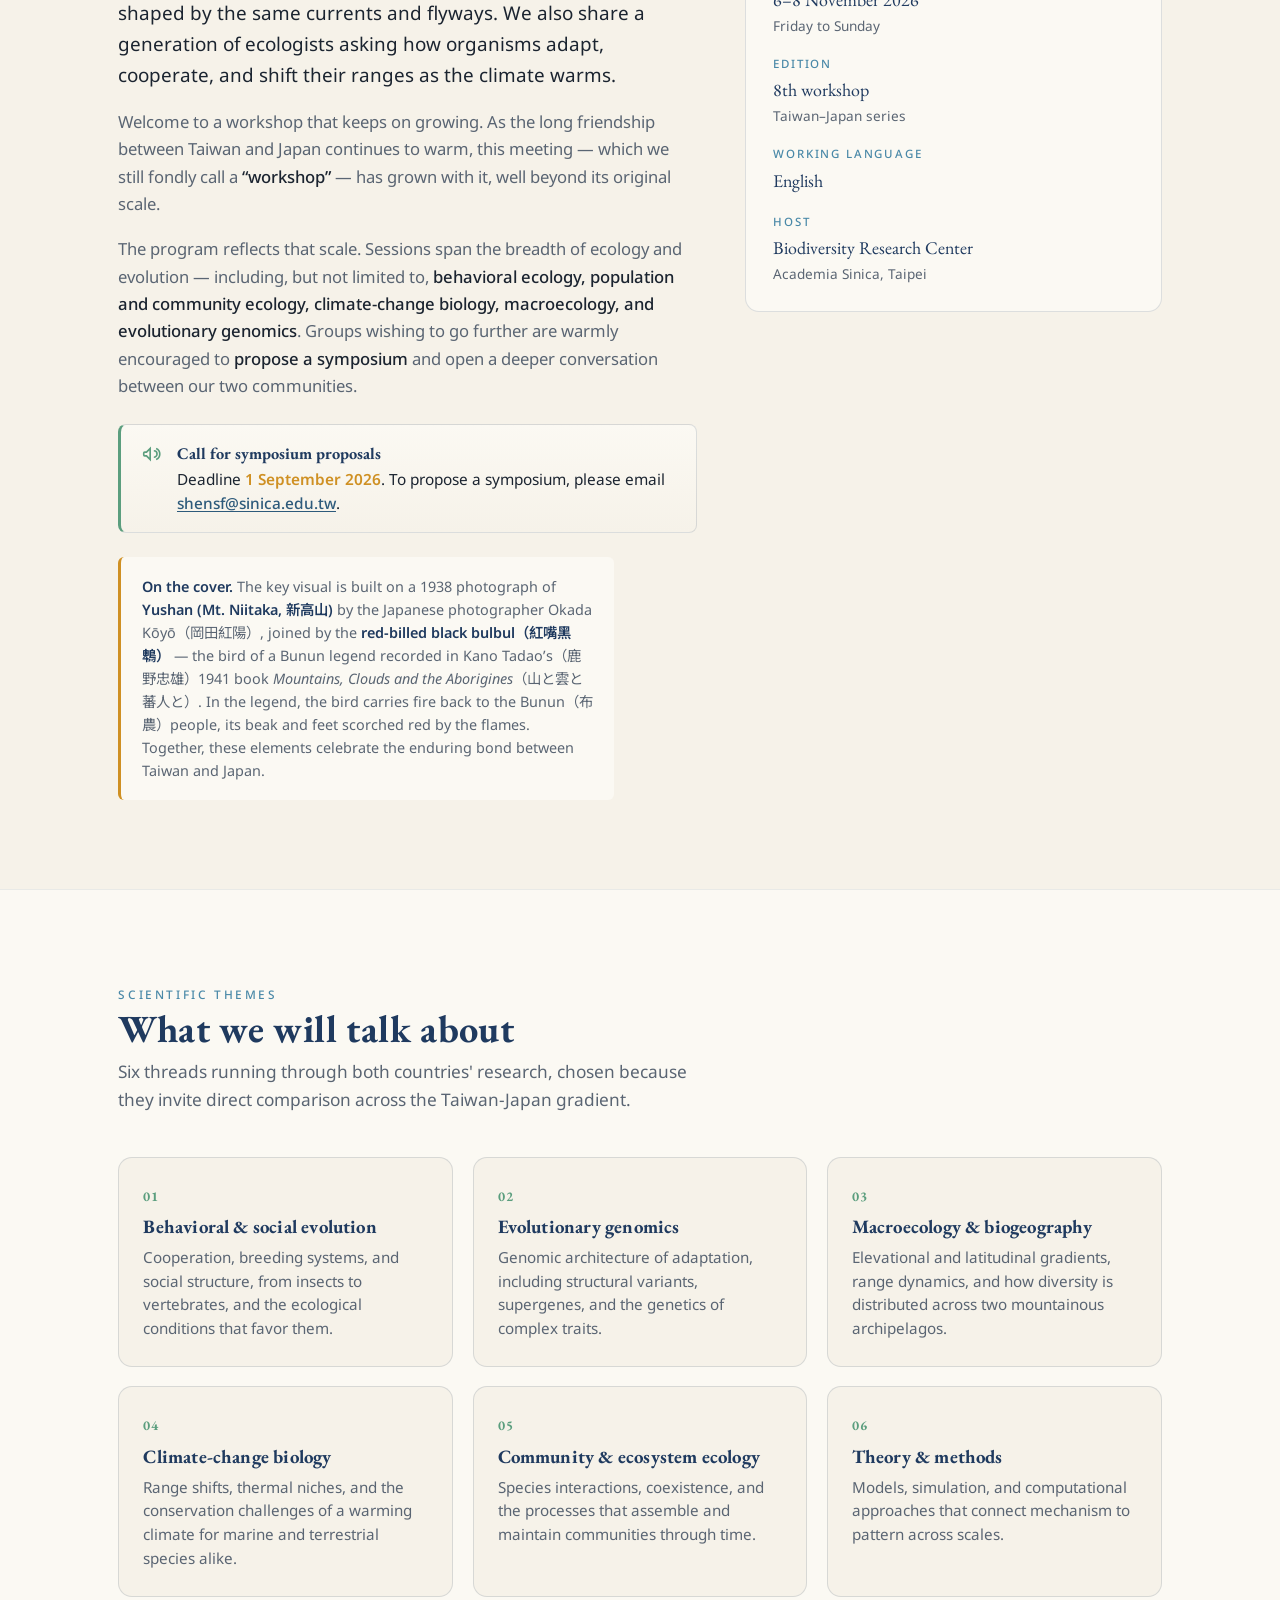
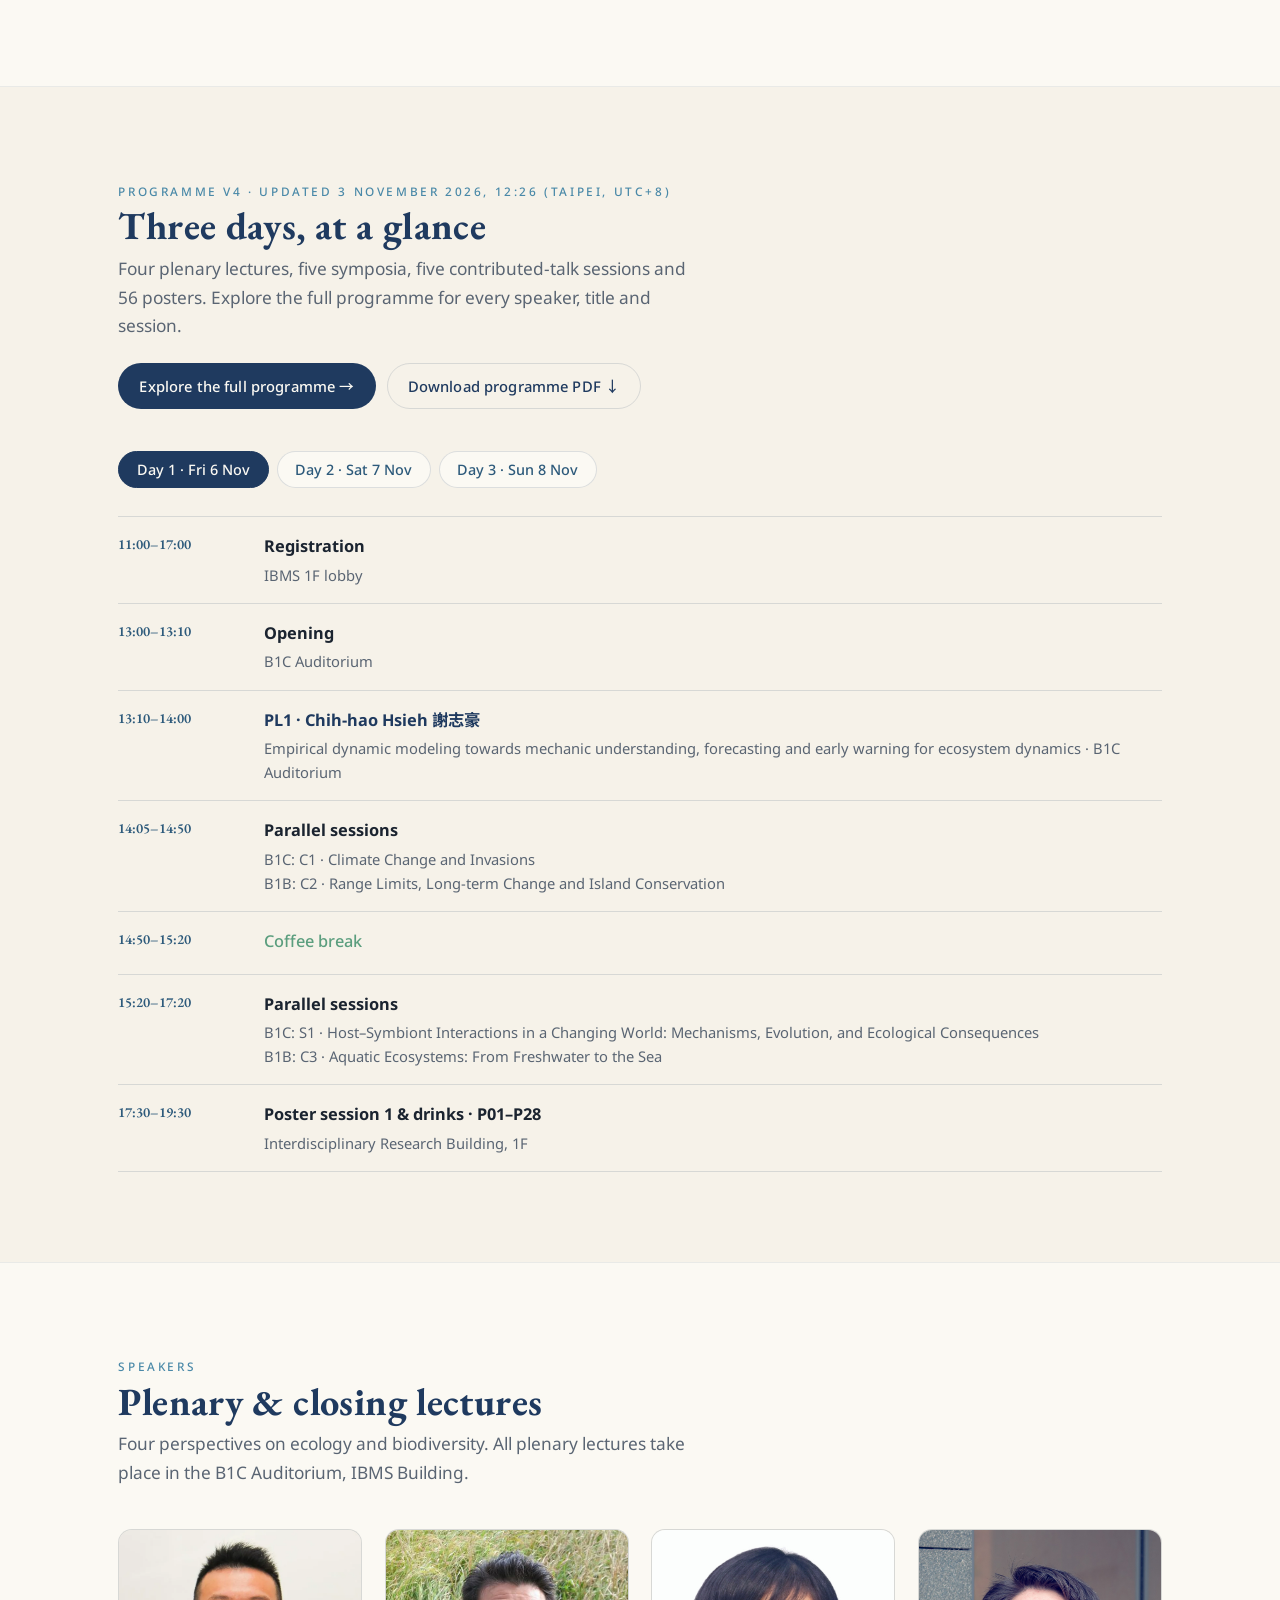
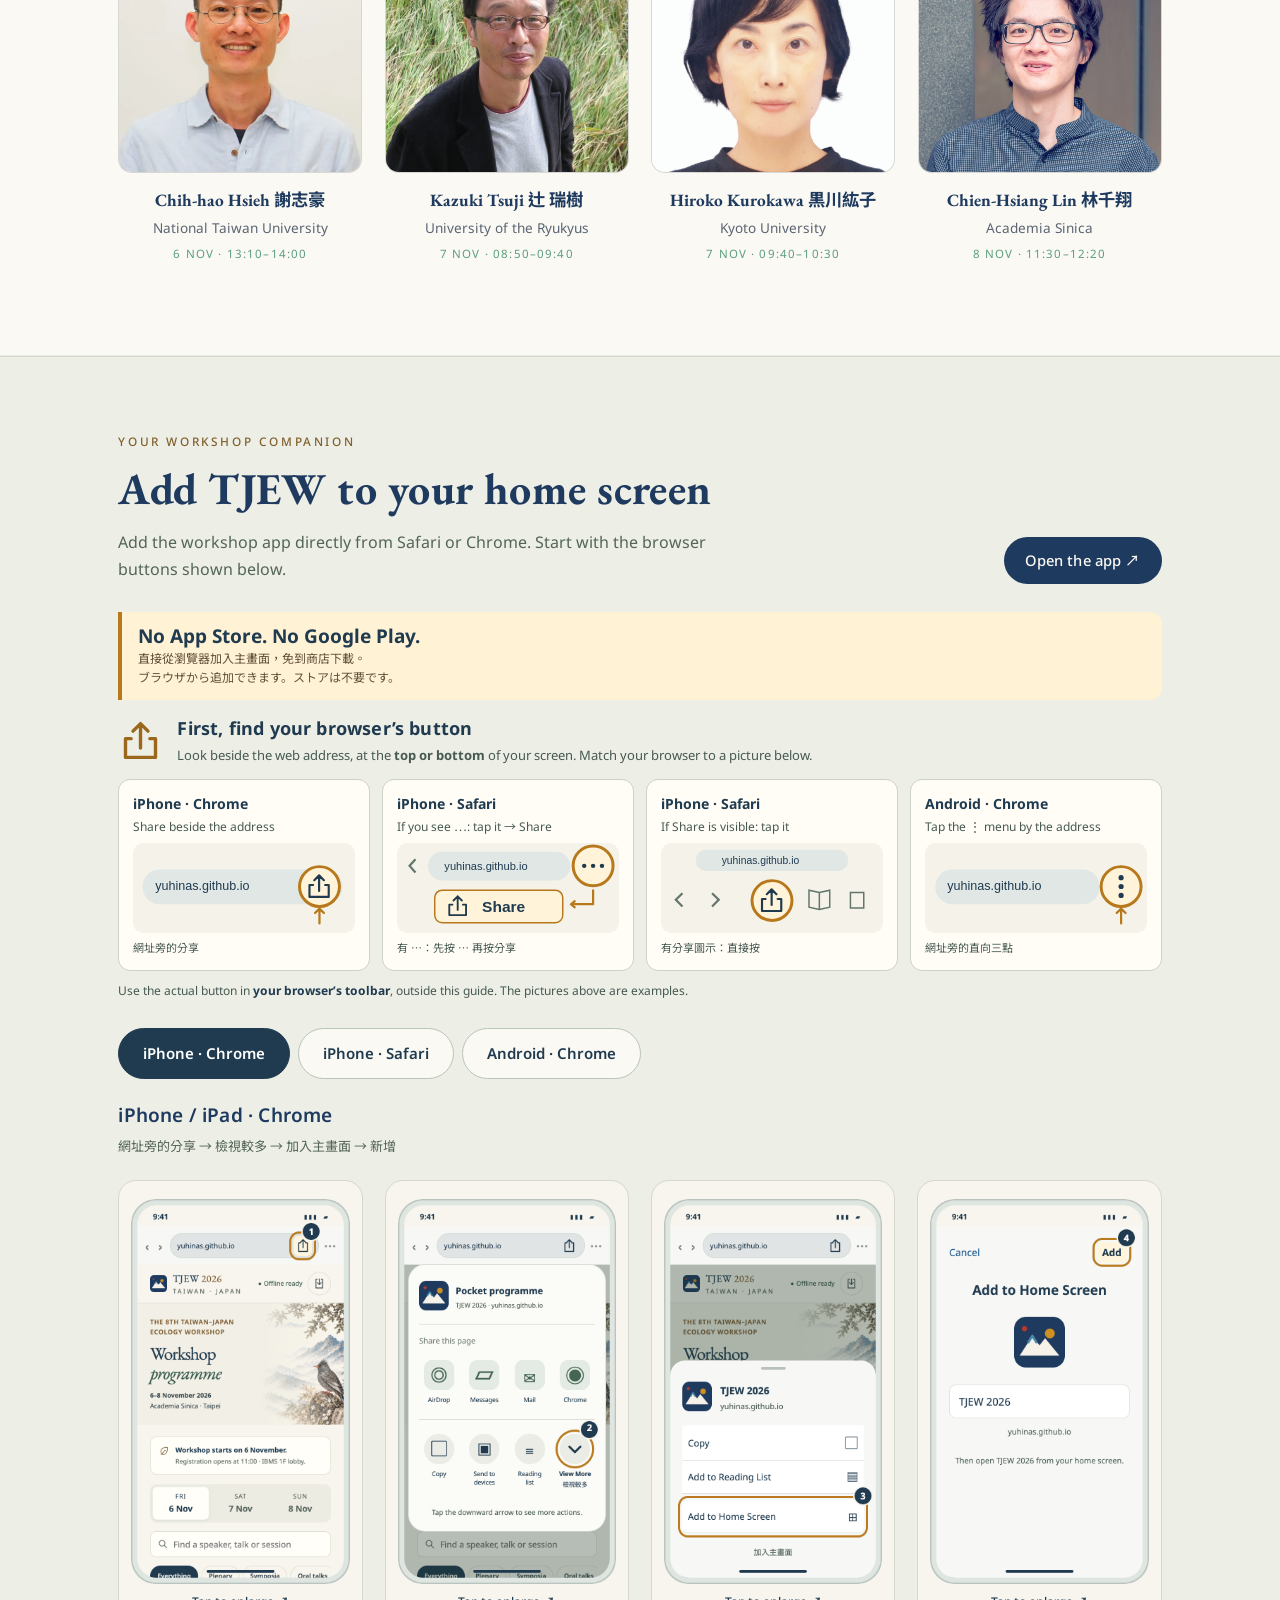
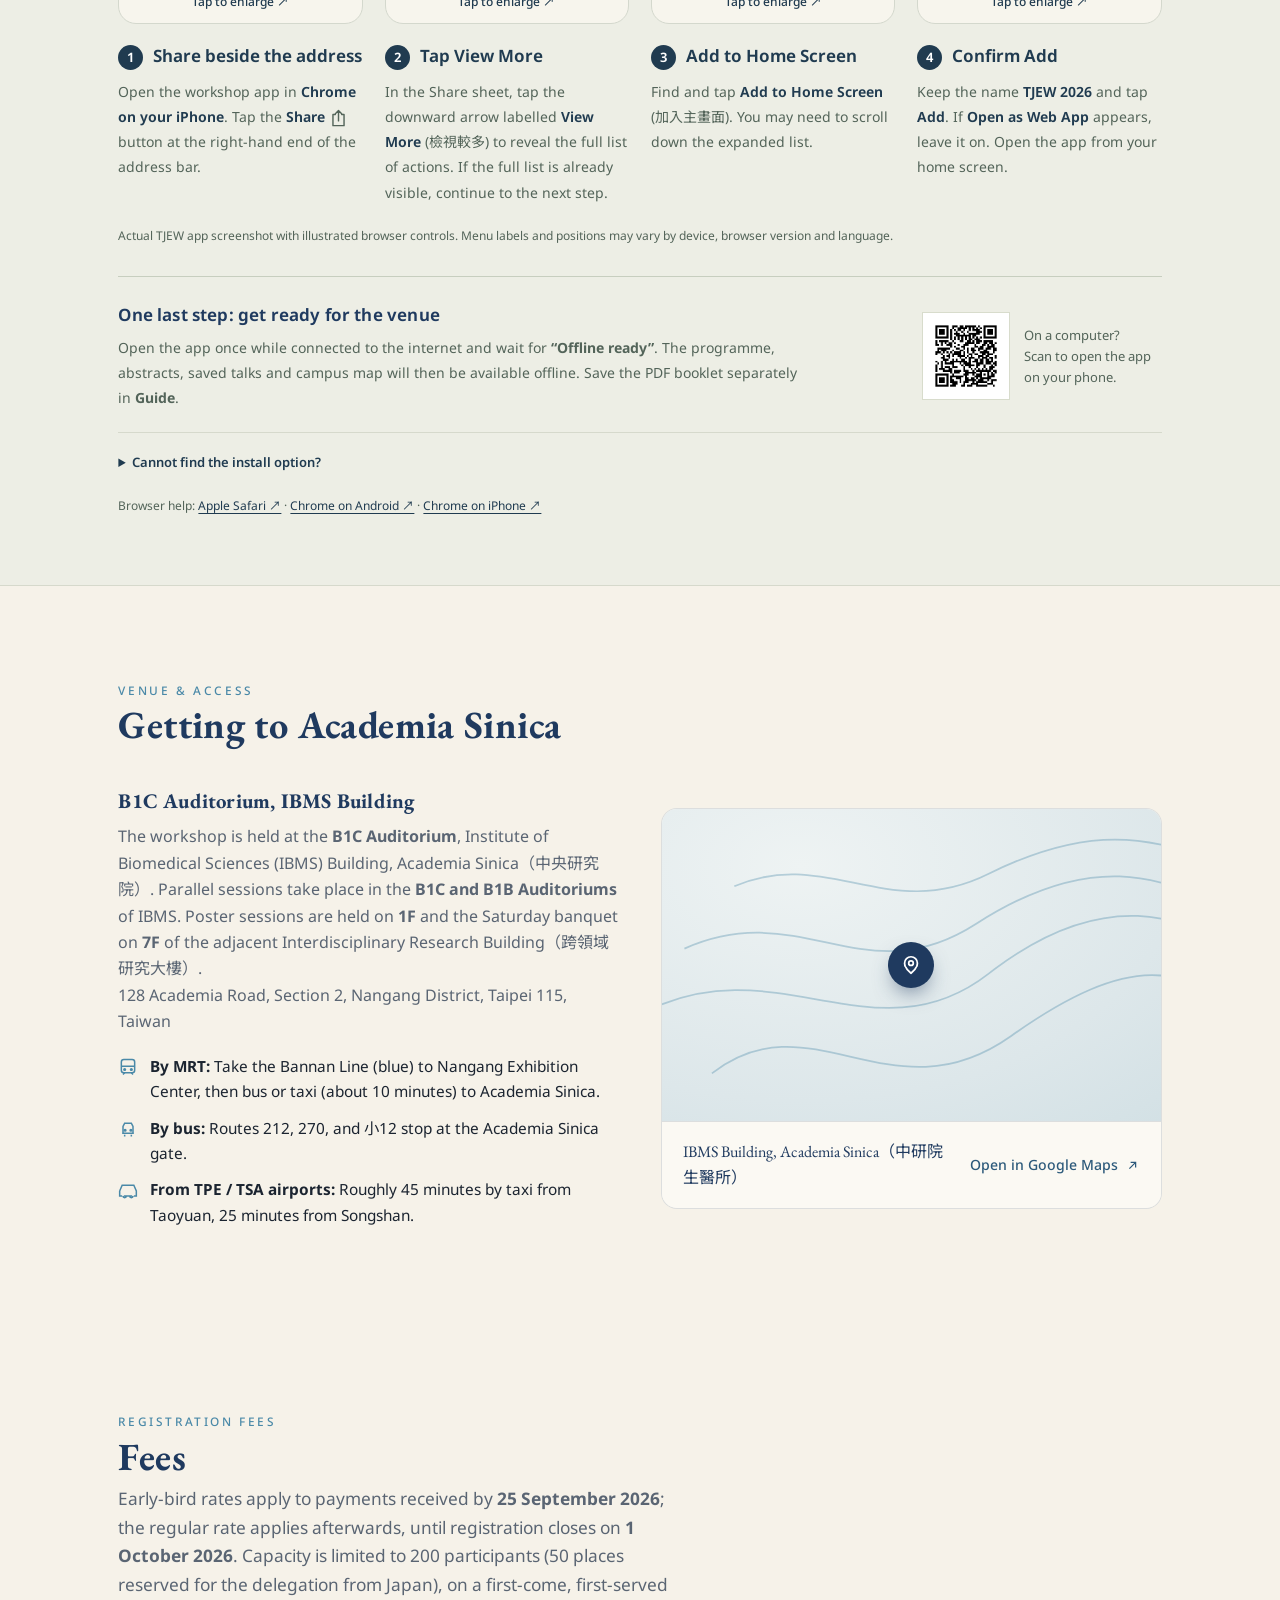
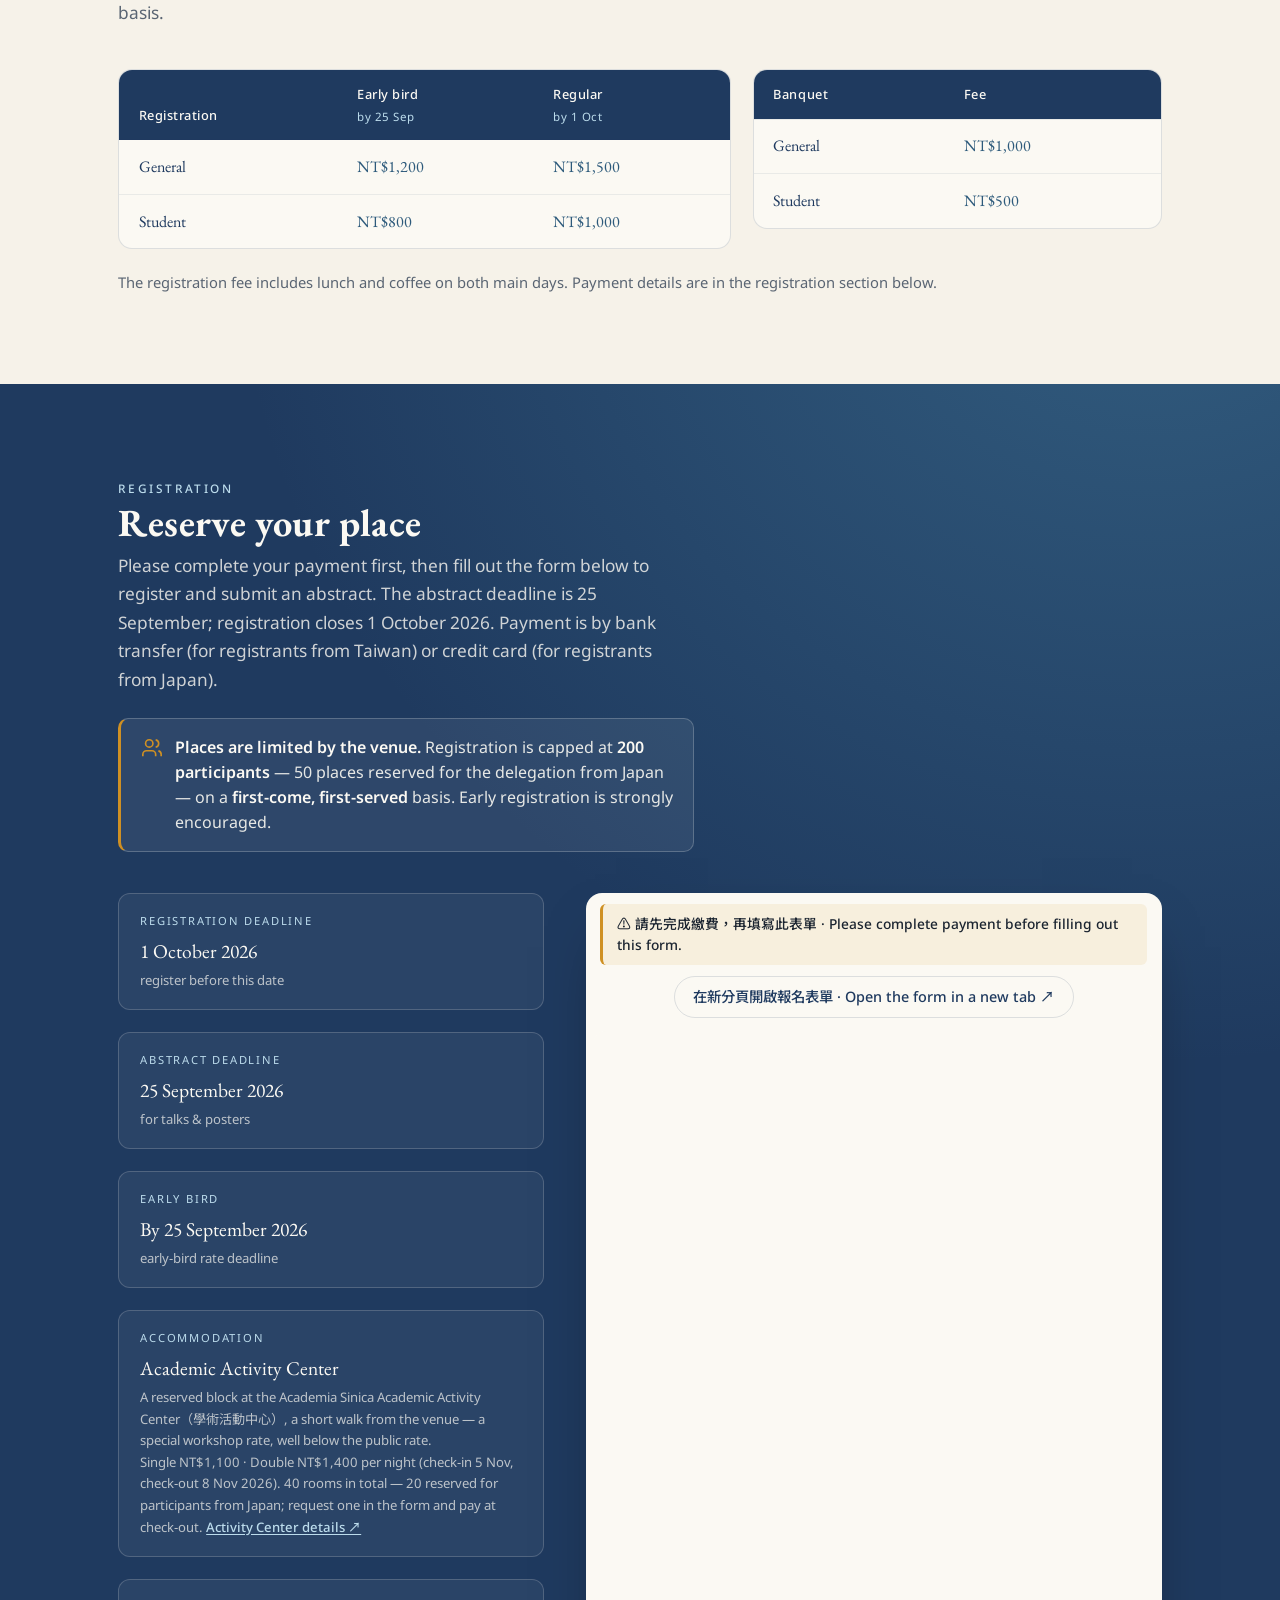
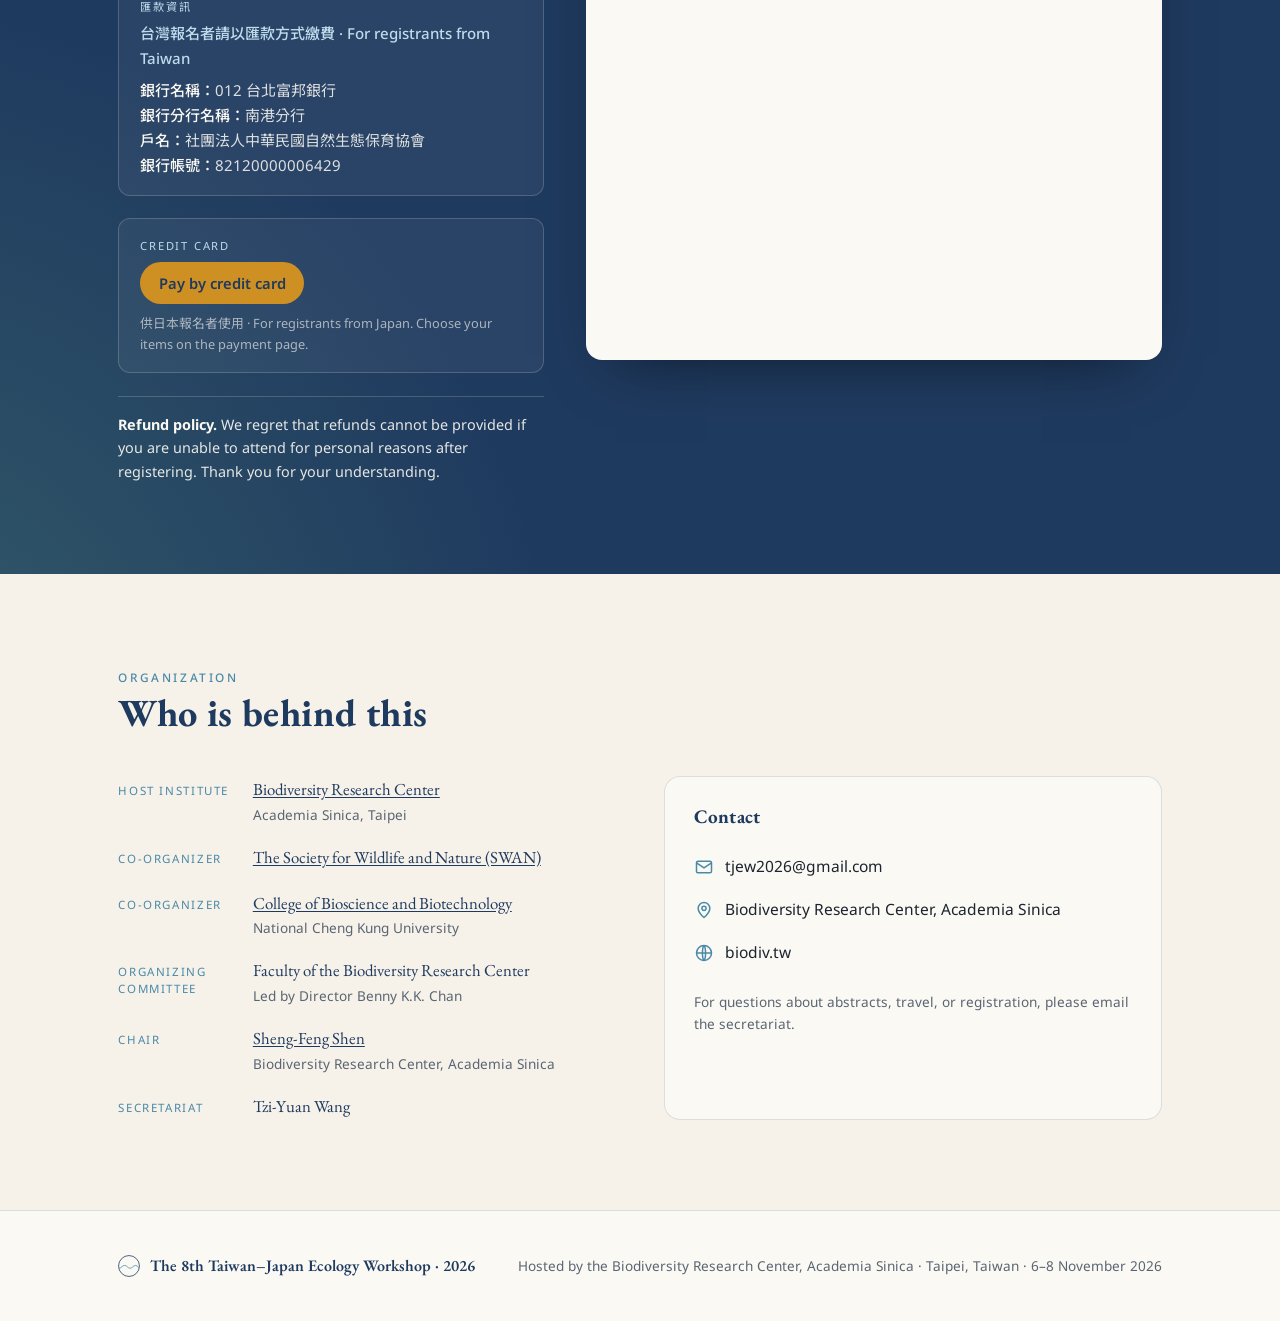
==== commit 2cf123b0: "Publish programme v4 with oral and symposium changeover guidance" ====
--- a/index.html
+++ b/index.html
@@ -357,7 +357,7 @@
 #speakers img.spk-photo{display:block;width:100%;height:auto;aspect-ratio:1;object-fit:cover;object-position:50% 20%;background:var(--kinari);transition:box-shadow .2s}#speakers .spk:hover img{box-shadow:0 8px 24px #1f3a5f20}#speakers .spk:focus-visible{outline:3px solid var(--yamabuki);outline-offset:6px;border-radius:14px}
 @media(max-width:600px){#program .slot{grid-template-columns:1fr;gap:.35rem}#program .slot-time{font-size:.82rem}}
 </style>
-<link rel="stylesheet" href="app/typography.css?v=20261103"><link rel="stylesheet" href="install-guide/guide.css?v=20261103-3"><script src="install-guide/guide.js?v=20261103-3" defer></script><link rel="stylesheet" href="install-guide/first-steps.css?v=20261103-3"></head>
+<link rel="stylesheet" href="install-guide/guide.css?v=20261103-3"><script src="install-guide/guide.js?v=20261103-3" defer></script><link rel="stylesheet" href="install-guide/first-steps.css?v=20261103-3"><link rel="stylesheet" href="app/typography.css?v=20261103"></head>
 <body>
 
 <!-- ===================== NAV ===================== -->
@@ -387,7 +387,7 @@
 </header><aside class="pocket-app-notice" aria-label="Workshop mobile app"><div class="wrap" style="display:flex;align-items:center;justify-content:space-between;gap:20px;flex-wrap:wrap;padding-top:22px;padding-bottom:22px"><div><strong style="font-size:1.1rem">Your workshop, in your pocket.</strong><p style="margin:.3rem 0 0;font-size:.88rem">Programme, saved talks, abstracts &amp; campus guide. Add it to your iPhone or Android home screen.</p></div><div class="pocket-app-links"><a class="btn btn-primary" href="app/">Open workshop app ↗</a><a class="btn btn-ghost" href="#install-app">How to install · illustrated guide</a></div></div></aside>
 
 <!-- ===================== DEADLINE ANNOUNCEMENT ===================== -->
-<aside class="deadline-notice" aria-label="Programme announcement"><div class="wrap deadline-notice-inner"><span class="deadline-notice-label">Programme available</span><p>Explore the programme for <strong>6–8 November 2026</strong></p><a href="taiwan-japan-ecology-workshop-program.html">View programme →</a><a href="TJEW2026_Programme_20261021.pdf?v=202611030900" download="TJEW2026_Programme_v3_202611030900.pdf">Download PDF ↓</a></div></aside>
+<aside class="deadline-notice" aria-label="Programme announcement"><div class="wrap deadline-notice-inner"><span class="deadline-notice-label">Programme available</span><p>Explore the programme for <strong>6–8 November 2026</strong></p><a href="taiwan-japan-ecology-workshop-program.html">View programme →</a><a href="TJEW2026_Programme_20261021.pdf?v=202611031226" download="TJEW2026_Programme_v4_202611031226.pdf">Download PDF ↓</a></div></aside>
 
 <!-- ===================== HERO ===================== -->
 <section class="hero" id="top">
@@ -500,7 +500,7 @@
 </section>
 
 <!-- ===================== PROGRAM ===================== -->
-<section id="program"><div class="wrap"><div class="section-head"><span class="eyebrow">Programme v3 · Updated 30 October 2026, 15:02 (Taipei, UTC+8)</span><h2 class="section-title">Three days, at a glance</h2><p class="lead">Four plenary lectures, five symposia, five contributed-talk sessions and 56 posters. Explore the full programme for every speaker, title and session.</p><div style="display:flex;gap:.7rem;flex-wrap:wrap;margin-top:1.4rem"><a class="btn btn-primary" href="taiwan-japan-ecology-workshop-program.html">Explore the full programme →</a><a class="btn btn-ghost" href="TJEW2026_Programme_20261021.pdf?v=202611030900" download="TJEW2026_Programme_v3_202611030900.pdf">Download programme PDF ↓</a></div></div><div class="prog-tabs" role="tablist" aria-label="Program days"><button class="prog-tab" role="tab" aria-selected="true" data-day="1">Day 1 · Fri 6 Nov</button><button class="prog-tab" role="tab" aria-selected="false" data-day="2">Day 2 · Sat 7 Nov</button><button class="prog-tab" role="tab" aria-selected="false" data-day="3">Day 3 · Sun 8 Nov</button></div><div class="prog-day active" data-day="1"><div class="slot "><div class="slot-time">11:00–17:00</div><div class="slot-body"><h4>Registration</h4><p>IBMS 1F lobby</p></div></div><div class="slot "><div class="slot-time">13:00–13:10</div><div class="slot-body"><h4>Opening</h4><p>B1C Auditorium</p></div></div><div class="slot keynote"><div class="slot-time">13:10–14:00</div><div class="slot-body"><h4><a href="taiwan-japan-ecology-workshop-program.html#PL1">PL1 · Chih-hao Hsieh 謝志豪</a></h4><p>Empirical dynamic modeling towards mechanic understanding, forecasting and early warning for ecosystem dynamics · B1C Auditorium</p></div></div><div class="slot "><div class="slot-time">14:05–14:50</div><div class="slot-body"><h4>Parallel sessions</h4><p><a href="taiwan-japan-ecology-workshop-program.html#C1">B1C: C1 · Climate Change and Invasions</a><br><a href="taiwan-japan-ecology-workshop-program.html#C2">B1B: C2 · Range Limits, Long-term Change and Island Conservation</a></p></div></div><div class="slot break"><div class="slot-time">14:50–15:20</div><div class="slot-body"><h4>Coffee break</h4><p></p></div></div><div class="slot "><div class="slot-time">15:20–17:20</div><div class="slot-body"><h4>Parallel sessions</h4><p><a href="taiwan-japan-ecology-workshop-program.html#S1">B1C: S1 · Host–Symbiont Interactions in a Changing World: Mechanisms, Evolution, and Ecological Consequences</a><br><a href="taiwan-japan-ecology-workshop-program.html#C3">B1B: C3 · Aquatic Ecosystems: From Freshwater to the Sea</a></p></div></div><div class="slot "><div class="slot-time">17:30–19:30</div><div class="slot-body"><h4><a href="taiwan-japan-ecology-workshop-program.html#posters-1">Poster session 1 &amp; drinks · P01–P28</a></h4><p>Interdisciplinary Research Building, 1F</p></div></div></div><div class="prog-day " data-day="2"><div class="slot "><div class="slot-time">08:30–18:00</div><div class="slot-body"><h4>Registration</h4><p>IBMS 1F lobby</p></div></div><div class="slot keynote"><div class="slot-time">08:50–09:40</div><div class="slot-body"><h4><a href="taiwan-japan-ecology-workshop-program.html#PL2">PL2 · Kazuki Tsuji 辻 瑞樹</a></h4><p>A Process-Based Field Approach Linking Classical Theory of Sociobiology and Classical Theories of Population and Community Ecology · B1C Auditorium</p></div></div><div class="slot keynote"><div class="slot-time">09:40–10:30</div><div class="slot-body"><h4><a href="taiwan-japan-ecology-workshop-program.html#PL3">PL3 · Hiroko Kurokawa 黒川紘子</a></h4><p>From plant strategies to ecosystem functioning: insights from litter decomposition · B1C Auditorium</p></div></div><div class="slot break"><div class="slot-time">10:30–11:00</div><div class="slot-body"><h4>Coffee break</h4><p></p></div></div><div class="slot "><div class="slot-time">11:00–13:00</div><div class="slot-body"><h4>Parallel sessions</h4><p><a href="taiwan-japan-ecology-workshop-program.html#S2">B1C: S2 · Behavior of Social Insects: Its Ecological and Applied Biological Perspectives</a><br><a href="taiwan-japan-ecology-workshop-program.html#C4">B1B: C4 · Plants, Communities and Landscapes</a></p></div></div><div class="slot break"><div class="slot-time">13:00–14:00</div><div class="slot-body"><h4>Lunch</h4><p>IBMS 1F dining area</p></div></div><div class="slot "><div class="slot-time">14:00–16:00</div><div class="slot-body"><h4>Parallel sessions</h4><p><a href="taiwan-japan-ecology-workshop-program.html#S3">B1C: S3 · Recent Developments and Methodological Innovations in Biotic Interactions and Natural History Research</a><br><a href="taiwan-japan-ecology-workshop-program.html#S4">B1B: S4 · From Ecology to Molecules: Evolutionary Mechanisms Underlying Adaptation and Biodiversity</a></p></div></div><div class="slot "><div class="slot-time">16:00–18:00</div><div class="slot-body"><h4><a href="taiwan-japan-ecology-workshop-program.html#posters-2">Poster session 2 &amp; drinks · P29–P56</a></h4><p>Interdisciplinary Research Building, 1F</p></div></div><div class="slot "><div class="slot-time">18:00–19:00</div><div class="slot-body"><h4><a href="taiwan-japan-ecology-workshop-program.html#exhibition-tour">Guided exhibition tour</a></h4><p>Island Flight: Rediscovering Taiwan’s Butterflies and Moths<br><span lang="zh-TW">「島嶼飛行－臺灣蝶蛾再發現」</span> · Guided by Dr. Zong-Yu Shen <span lang="zh-TW">沈宗諭</span><br><strong>Meet at 17:50 · 1F lobby, Interdisciplinary Research Building</strong><br>Optional participation; no advance registration required. <a href="https://biodiv.sinica.edu.tw/zh_centernews-20261020143542" target="_blank" rel="noopener">About the exhibition ↗</a></p></div></div><div class="slot break"><div class="slot-time">19:00–21:00</div><div class="slot-body"><h4>Banquet</h4><p>Interdisciplinary Research Building, 7F</p></div></div></div><div class="prog-day " data-day="3"><div class="slot "><div class="slot-time">08:30–12:25</div><div class="slot-body"><h4>Registration</h4><p>IBMS 1F lobby</p></div></div><div class="slot "><div class="slot-time">09:00–11:00</div><div class="slot-body"><h4>Parallel sessions</h4><p><a href="taiwan-japan-ecology-workshop-program.html#S5">B1C: S5 · Beyond Direct Competition in Species Coexistence: The Role of Multitrophic Interactions</a><br><a href="taiwan-japan-ecology-workshop-program.html#C5">B1B: C5 · Behaviour and Evolution</a> (09:00–10:30)</p></div></div><div class="slot break"><div class="slot-time">11:00–11:30</div><div class="slot-body"><h4>Coffee break</h4><p></p></div></div><div class="slot keynote"><div class="slot-time">11:30–12:20</div><div class="slot-body"><h4><a href="taiwan-japan-ecology-workshop-program.html#Closing">Closing · Chien-Hsiang Lin 林千翔</a></h4><p><a class="abstract-link" href="taiwan-japan-ecology-workshop-abstracts.html#abstract-Closing" aria-label="Read abstract: When the ocean gets too warm: lessons from ancient fish communities">When the ocean gets too warm: lessons from ancient fish communities</a> · B1C Auditorium</p></div></div><div class="slot "><div class="slot-time">12:20–12:25</div><div class="slot-body"><h4>The 9th Taiwan–Japan Ecology Workshop</h4><p>Kyushu University · 2028 · Tomonori Kume 久米朋宣 · B1C Auditorium</p></div></div><div class="slot "><div class="slot-time">12:25</div><div class="slot-body"><h4>Lunch and close of the workshop</h4><p>IBMS 1F dining area</p></div></div></div></div></section>
+<section id="program"><div class="wrap"><div class="section-head"><span class="eyebrow">Programme v4 · Updated 3 November 2026, 12:26 (Taipei, UTC+8)</span><h2 class="section-title">Three days, at a glance</h2><p class="lead">Four plenary lectures, five symposia, five contributed-talk sessions and 56 posters. Explore the full programme for every speaker, title and session.</p><div style="display:flex;gap:.7rem;flex-wrap:wrap;margin-top:1.4rem"><a class="btn btn-primary" href="taiwan-japan-ecology-workshop-program.html">Explore the full programme →</a><a class="btn btn-ghost" href="TJEW2026_Programme_20261021.pdf?v=202611031226" download="TJEW2026_Programme_v4_202611031226.pdf">Download programme PDF ↓</a></div></div><div class="prog-tabs" role="tablist" aria-label="Program days"><button class="prog-tab" role="tab" aria-selected="true" data-day="1">Day 1 · Fri 6 Nov</button><button class="prog-tab" role="tab" aria-selected="false" data-day="2">Day 2 · Sat 7 Nov</button><button class="prog-tab" role="tab" aria-selected="false" data-day="3">Day 3 · Sun 8 Nov</button></div><div class="prog-day active" data-day="1"><div class="slot "><div class="slot-time">11:00–17:00</div><div class="slot-body"><h4>Registration</h4><p>IBMS 1F lobby</p></div></div><div class="slot "><div class="slot-time">13:00–13:10</div><div class="slot-body"><h4>Opening</h4><p>B1C Auditorium</p></div></div><div class="slot keynote"><div class="slot-time">13:10–14:00</div><div class="slot-body"><h4><a href="taiwan-japan-ecology-workshop-program.html#PL1">PL1 · Chih-hao Hsieh 謝志豪</a></h4><p>Empirical dynamic modeling towards mechanic understanding, forecasting and early warning for ecosystem dynamics · B1C Auditorium</p></div></div><div class="slot "><div class="slot-time">14:05–14:50</div><div class="slot-body"><h4>Parallel sessions</h4><p><a href="taiwan-japan-ecology-workshop-program.html#C1">B1C: C1 · Climate Change and Invasions</a><br><a href="taiwan-japan-ecology-workshop-program.html#C2">B1B: C2 · Range Limits, Long-term Change and Island Conservation</a></p></div></div><div class="slot break"><div class="slot-time">14:50–15:20</div><div class="slot-body"><h4>Coffee break</h4><p></p></div></div><div class="slot "><div class="slot-time">15:20–17:20</div><div class="slot-body"><h4>Parallel sessions</h4><p><a href="taiwan-japan-ecology-workshop-program.html#S1">B1C: S1 · Host–Symbiont Interactions in a Changing World: Mechanisms, Evolution, and Ecological Consequences</a><br><a href="taiwan-japan-ecology-workshop-program.html#C3">B1B: C3 · Aquatic Ecosystems: From Freshwater to the Sea</a></p></div></div><div class="slot "><div class="slot-time">17:30–19:30</div><div class="slot-body"><h4><a href="taiwan-japan-ecology-workshop-program.html#posters-1">Poster session 1 &amp; drinks · P01–P28</a></h4><p>Interdisciplinary Research Building, 1F</p></div></div></div><div class="prog-day " data-day="2"><div class="slot "><div class="slot-time">08:30–18:00</div><div class="slot-body"><h4>Registration</h4><p>IBMS 1F lobby</p></div></div><div class="slot keynote"><div class="slot-time">08:50–09:40</div><div class="slot-body"><h4><a href="taiwan-japan-ecology-workshop-program.html#PL2">PL2 · Kazuki Tsuji 辻 瑞樹</a></h4><p>A Process-Based Field Approach Linking Classical Theory of Sociobiology and Classical Theories of Population and Community Ecology · B1C Auditorium</p></div></div><div class="slot keynote"><div class="slot-time">09:40–10:30</div><div class="slot-body"><h4><a href="taiwan-japan-ecology-workshop-program.html#PL3">PL3 · Hiroko Kurokawa 黒川紘子</a></h4><p>From plant strategies to ecosystem functioning: insights from litter decomposition · B1C Auditorium</p></div></div><div class="slot break"><div class="slot-time">10:30–11:00</div><div class="slot-body"><h4>Coffee break</h4><p></p></div></div><div class="slot "><div class="slot-time">11:00–13:00</div><div class="slot-body"><h4>Parallel sessions</h4><p><a href="taiwan-japan-ecology-workshop-program.html#S2">B1C: S2 · Behavior of Social Insects: Its Ecological and Applied Biological Perspectives</a><br><a href="taiwan-japan-ecology-workshop-program.html#C4">B1B: C4 · Plants, Communities and Landscapes</a></p></div></div><div class="slot break"><div class="slot-time">13:00–14:00</div><div class="slot-body"><h4>Lunch</h4><p>IBMS 1F dining area</p></div></div><div class="slot "><div class="slot-time">14:00–16:00</div><div class="slot-body"><h4>Parallel sessions</h4><p><a href="taiwan-japan-ecology-workshop-program.html#S3">B1C: S3 · Recent Developments and Methodological Innovations in Biotic Interactions and Natural History Research</a><br><a href="taiwan-japan-ecology-workshop-program.html#S4">B1B: S4 · From Ecology to Molecules: Evolutionary Mechanisms Underlying Adaptation and Biodiversity</a></p></div></div><div class="slot "><div class="slot-time">16:00–18:00</div><div class="slot-body"><h4><a href="taiwan-japan-ecology-workshop-program.html#posters-2">Poster session 2 &amp; drinks · P29–P56</a></h4><p>Interdisciplinary Research Building, 1F</p></div></div><div class="slot "><div class="slot-time">18:00–19:00</div><div class="slot-body"><h4><a href="taiwan-japan-ecology-workshop-program.html#exhibition-tour">Guided exhibition tour</a></h4><p>Island Flight: Rediscovering Taiwan’s Butterflies and Moths<br><span lang="zh-TW">「島嶼飛行－臺灣蝶蛾再發現」</span> · Guided by Dr. Zong-Yu Shen <span lang="zh-TW">沈宗諭</span><br><strong>Meet at 17:50 · 1F lobby, Interdisciplinary Research Building</strong><br>Optional participation; no advance registration required. <a href="https://biodiv.sinica.edu.tw/zh_centernews-20261020143542" target="_blank" rel="noopener">About the exhibition ↗</a></p></div></div><div class="slot break"><div class="slot-time">19:00–21:00</div><div class="slot-body"><h4>Banquet</h4><p>Interdisciplinary Research Building, 7F</p></div></div></div><div class="prog-day " data-day="3"><div class="slot "><div class="slot-time">08:30–12:25</div><div class="slot-body"><h4>Registration</h4><p>IBMS 1F lobby</p></div></div><div class="slot "><div class="slot-time">09:00–11:00</div><div class="slot-body"><h4>Parallel sessions</h4><p><a href="taiwan-japan-ecology-workshop-program.html#S5">B1C: S5 · Beyond Direct Competition in Species Coexistence: The Role of Multitrophic Interactions</a><br><a href="taiwan-japan-ecology-workshop-program.html#C5">B1B: C5 · Behaviour and Evolution</a> (09:00–10:30)</p></div></div><div class="slot break"><div class="slot-time">11:00–11:30</div><div class="slot-body"><h4>Coffee break</h4><p></p></div></div><div class="slot keynote"><div class="slot-time">11:30–12:20</div><div class="slot-body"><h4><a href="taiwan-japan-ecology-workshop-program.html#Closing">Closing · Chien-Hsiang Lin 林千翔</a></h4><p><a class="abstract-link" href="taiwan-japan-ecology-workshop-abstracts.html#abstract-Closing" aria-label="Read abstract: When the ocean gets too warm: lessons from ancient fish communities">When the ocean gets too warm: lessons from ancient fish communities</a> · B1C Auditorium</p></div></div><div class="slot "><div class="slot-time">12:20–12:25</div><div class="slot-body"><h4>The 9th Taiwan–Japan Ecology Workshop</h4><p>Kyushu University · 2028 · Tomonori Kume 久米朋宣 · B1C Auditorium</p></div></div><div class="slot "><div class="slot-time">12:25</div><div class="slot-body"><h4>Lunch and close of the workshop</h4><p>IBMS 1F dining area</p></div></div></div></div></section>
 
 <!-- ===================== SPEAKERS ===================== -->
 <section id="speakers" class="speakers"><div class="wrap"><div class="section-head"><span class="eyebrow">Speakers</span><h2 class="section-title">Plenary &amp; closing lectures</h2><p class="lead">Four perspectives on ecology and biodiversity. All plenary lectures take place in the B1C Auditorium, IBMS Building.</p></div><div class="spk-grid"><a class="spk" href="taiwan-japan-ecology-workshop-program.html#PL1"><!-- Photo source: https://www.oc.ntu.edu.tw/en/staffs-en/faculty-members/28116/ --><img class="spk-photo" src="speaker-chih-hao-hsieh.webp" width="738" height="1024" style="object-position:50% 0%" loading="lazy" decoding="async" alt="Portrait of Chih-hao Hsieh 謝志豪"><h4>Chih-hao Hsieh 謝志豪</h4><p>National Taiwan University</p><span class="flag">6 Nov · 13:10–14:00</span></a><a class="spk" href="taiwan-japan-ecology-workshop-program.html#PL2"><!-- Photo source: https://www.agr.u-ryukyu.ac.jp/teacher/1113.html --><img class="spk-photo" src="speaker-kazuki-tsuji.jpg" width="450" height="600" style="object-position:50% 80%" loading="lazy" decoding="async" alt="Portrait of Kazuki Tsuji 辻 瑞樹"><h4>Kazuki Tsuji 辻 瑞樹</h4><p>University of the Ryukyus</p><span class="flag">7 Nov · 08:50–09:40</span></a><a class="spk" href="taiwan-japan-ecology-workshop-program.html#PL3"><!-- Photo source: https://www.aseanjapan-sti.org/community/jastic-fellows/prof-dr-hiroko-kurokawa --><img class="spk-photo" src="speaker-hiroko-kurokawa.jpeg" width="768" height="1024" style="object-position:50% 20%" loading="lazy" decoding="async" alt="Portrait of Hiroko Kurokawa 黒川紘子"><h4>Hiroko Kurokawa 黒川紘子</h4><p>Kyoto University</p><span class="flag">7 Nov · 09:40–10:30</span></a><a class="spk" href="taiwan-japan-ecology-workshop-program.html#Closing"><!-- Photo source: https://www.biodiv.tw/pi-Chien-Hsiang_Lin --><img class="spk-photo" src="speaker-chien-hsiang-lin.jpg" width="960" height="960" style="object-position:50% 50%" loading="lazy" decoding="async" alt="Portrait of Chien-Hsiang Lin 林千翔"><h4>Chien-Hsiang Lin 林千翔</h4><p>Academia Sinica</p><span class="flag">8 Nov · 11:30–12:20</span></a></div></div></section>
@@ -518,8 +518,6 @@
 <p class="ig-sources">Browser help: <a href="https://support.apple.com/en-gb/guide/iphone/iphea86e5236/ios" target="_blank" rel="noopener">Apple Safari ↗</a> · <a href="https://support.google.com/chrome/answer/9658361?hl=en&amp;co=GENIE.Platform%3DAndroid" target="_blank" rel="noopener">Chrome on Android ↗</a> · <a href="https://support.google.com/chrome/answer/9658361?hl=en&amp;co=GENIE.Platform%3DiOS" target="_blank" rel="noopener">Chrome on iPhone ↗</a></p>
 </div></section>
 <dialog class="ig-zoom" id="install-image-dialog" aria-labelledby="install-image-title"><div class="ig-zoom-head"><h3 id="install-image-title">Installation step</h3><button type="button" class="ig-zoom-close" aria-label="Close enlarged installation image">×</button></div><p>Illustrated browser controls; your phone’s menu may look slightly different.</p><img alt="" width="620" height="1092"></dialog>
-
-
 
 <section id="venue">
   <div class="wrap">
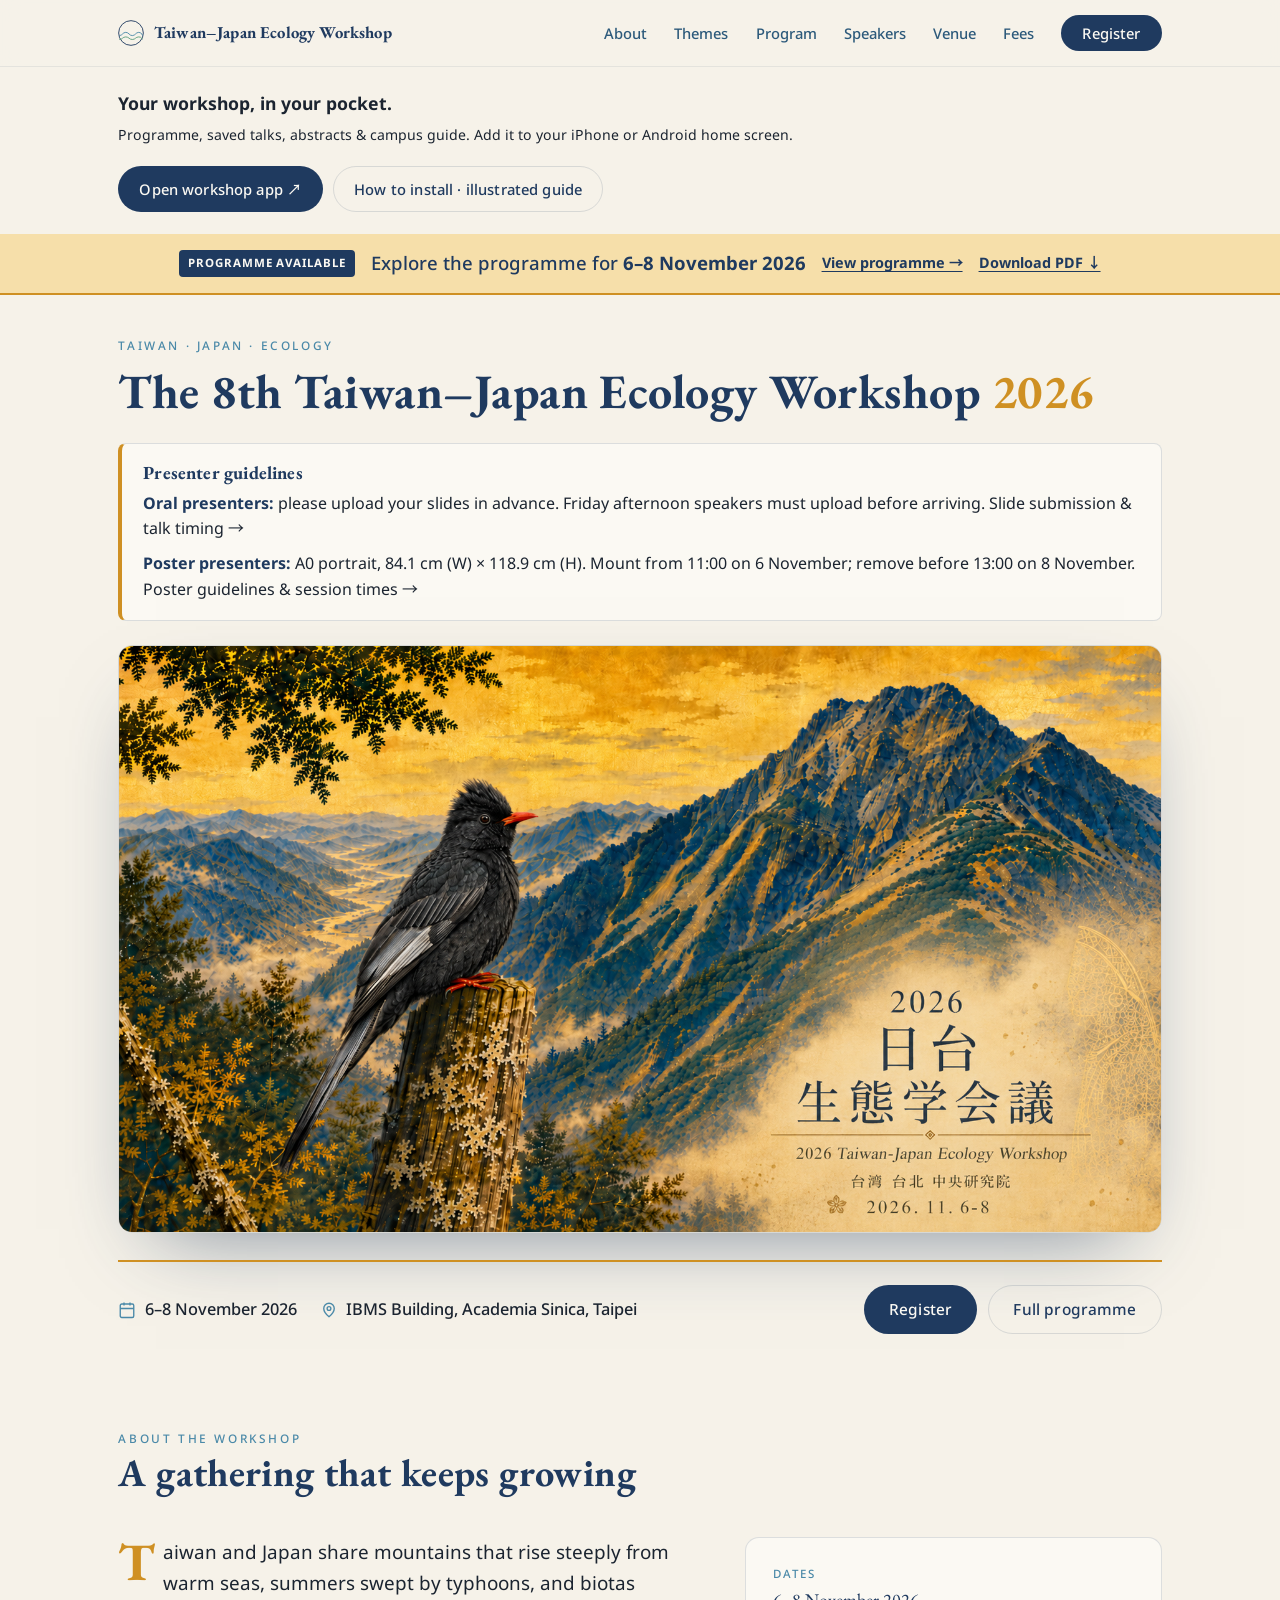
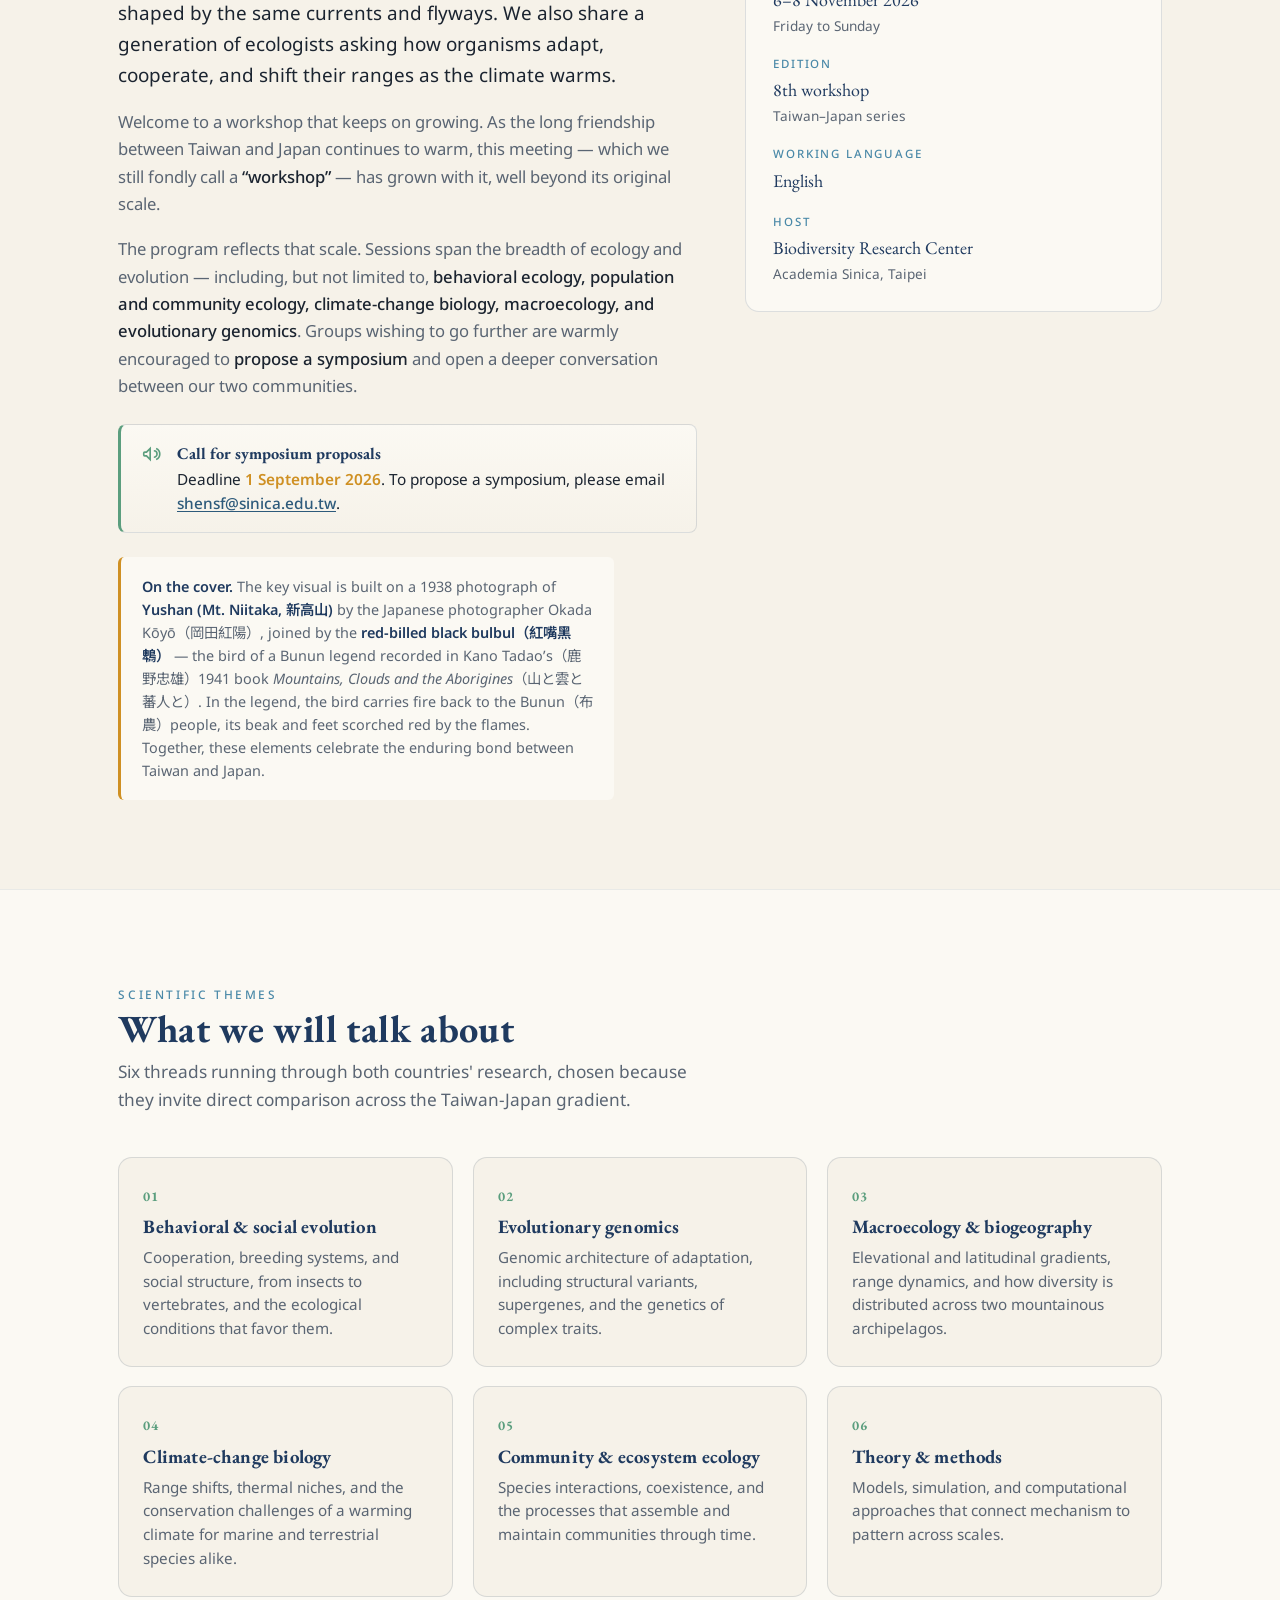
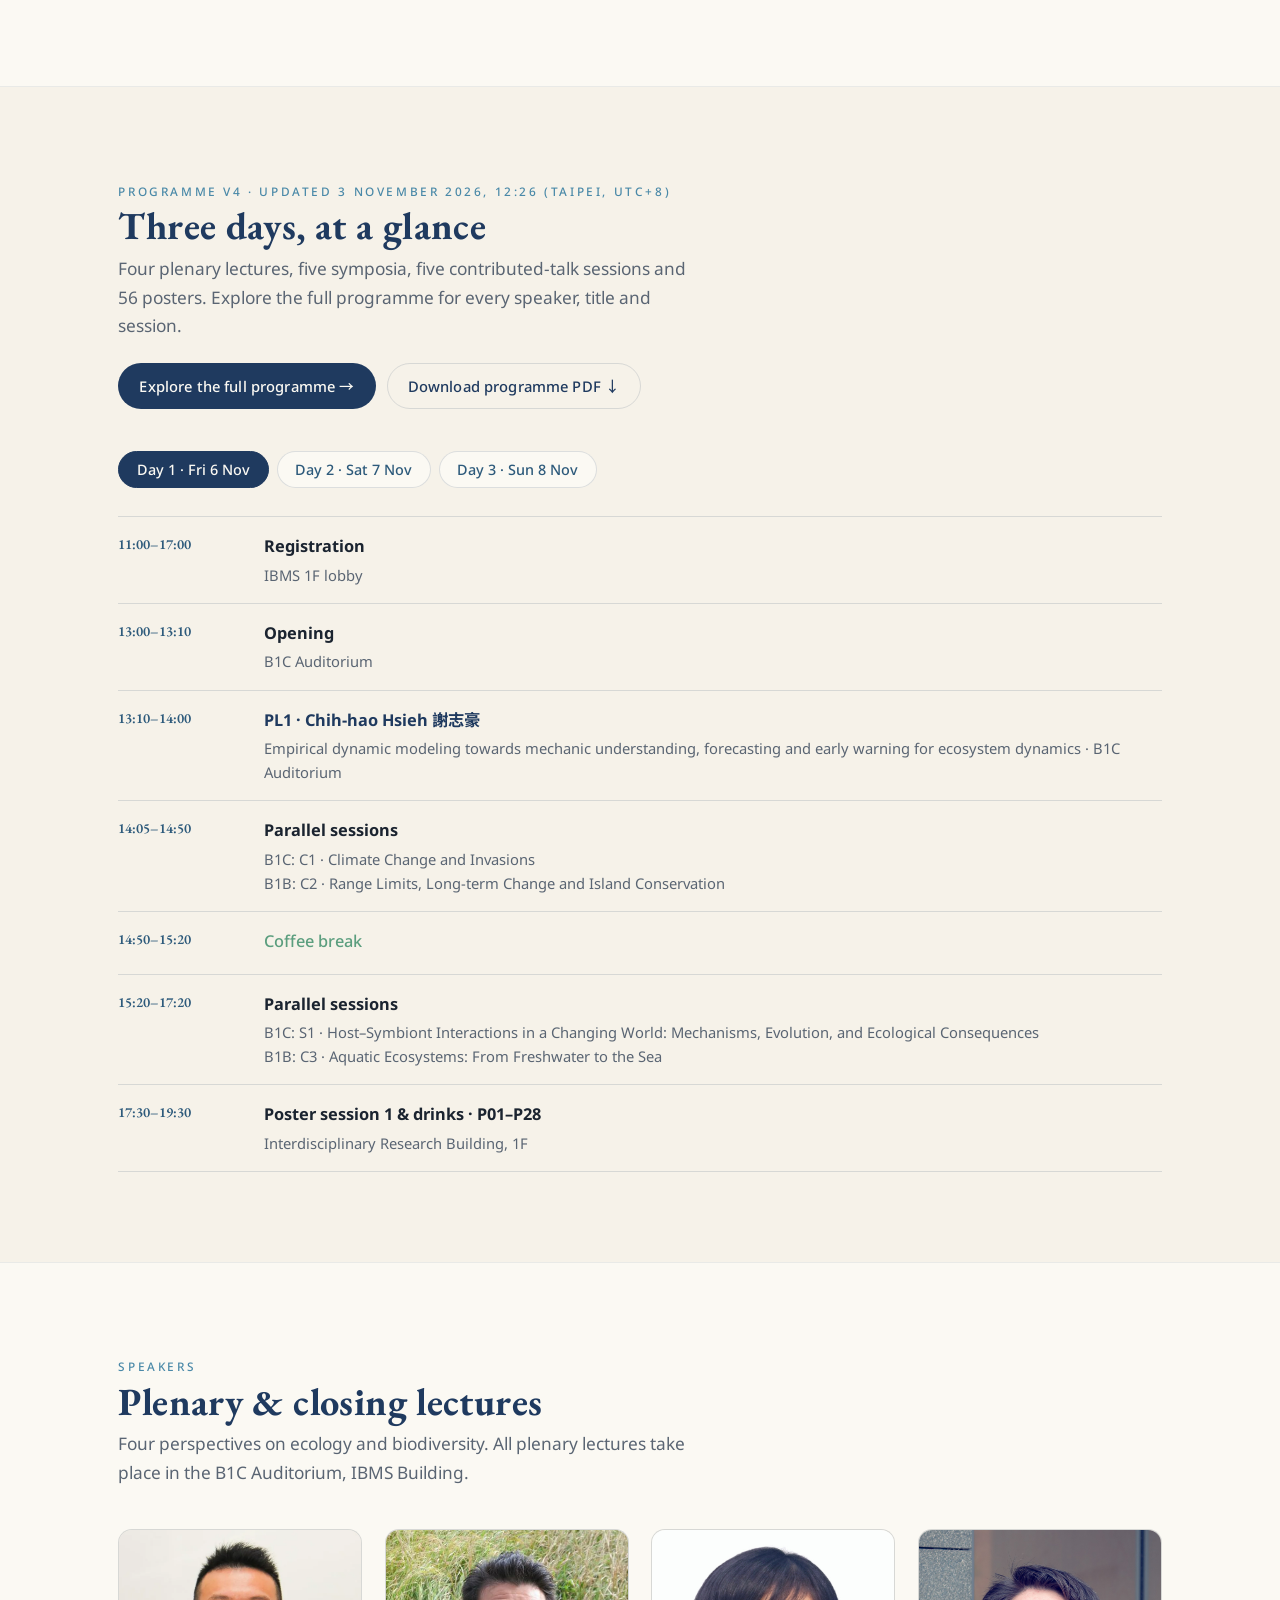
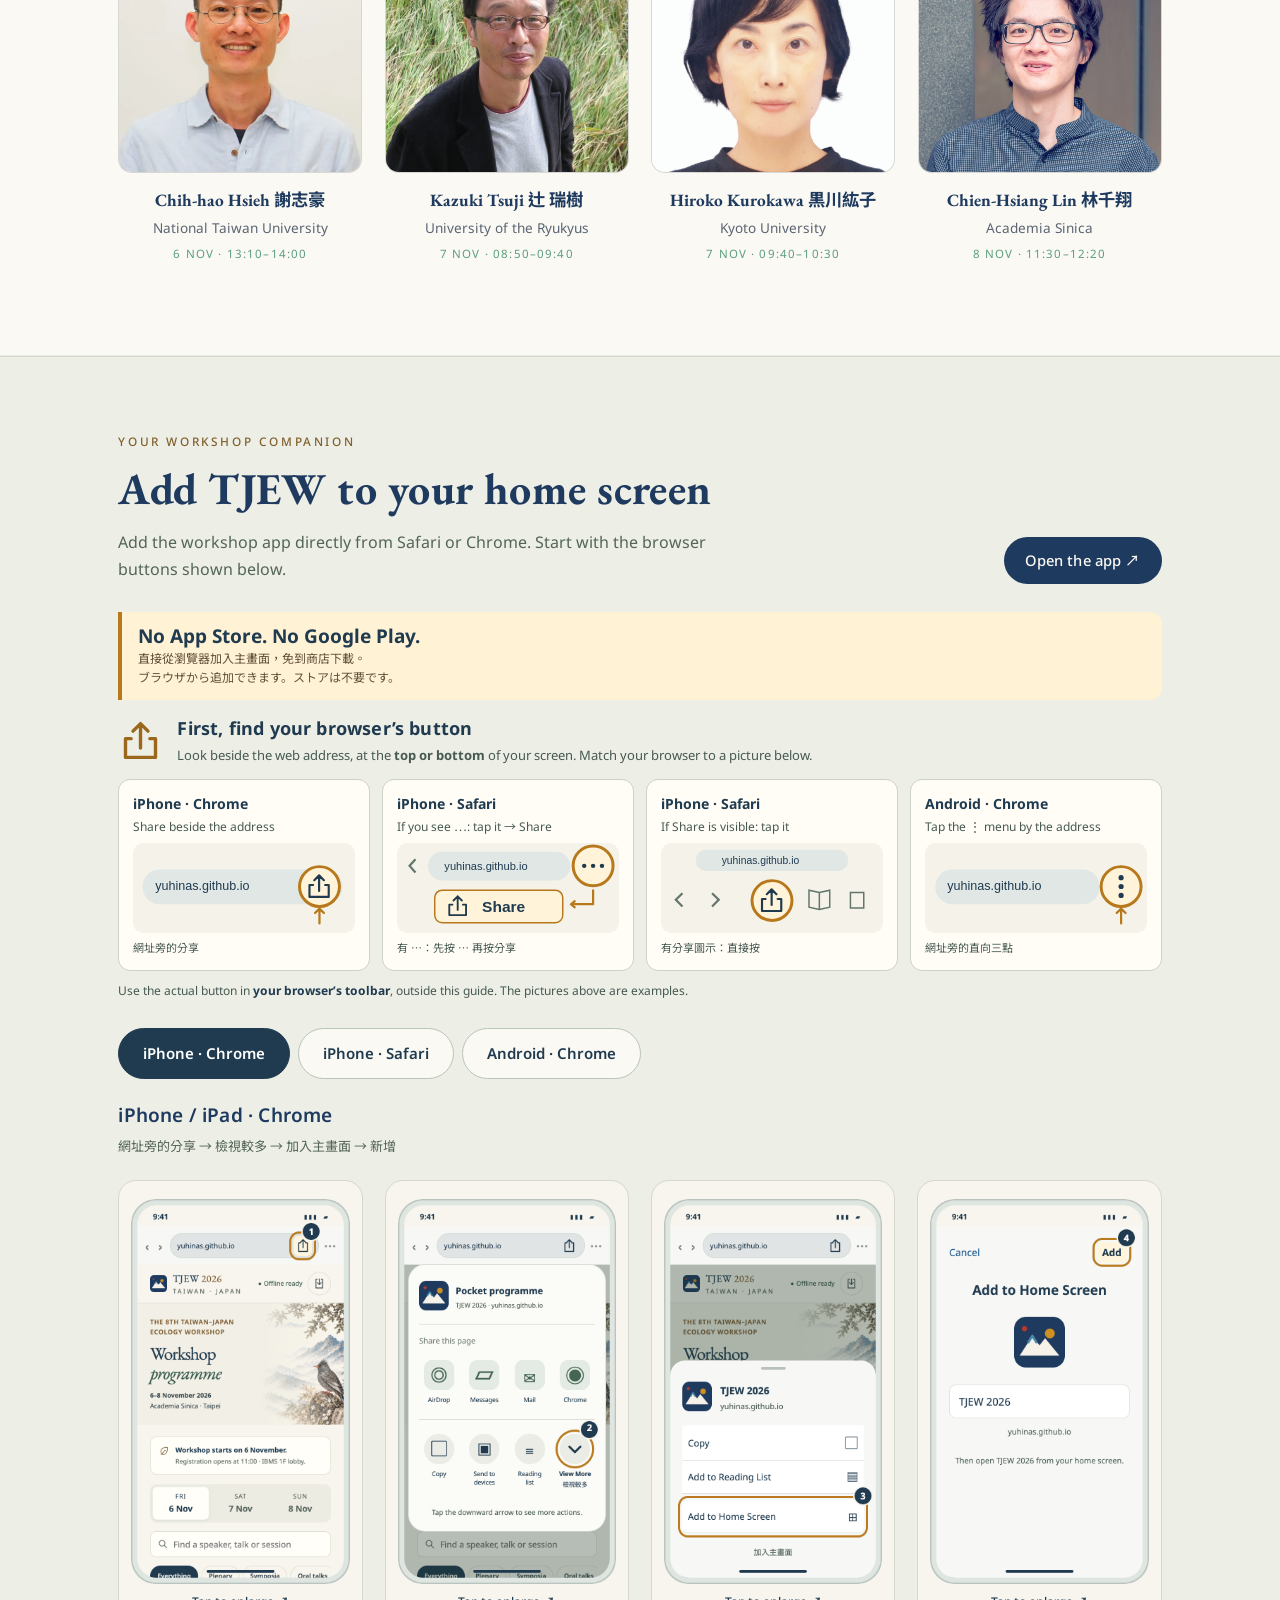
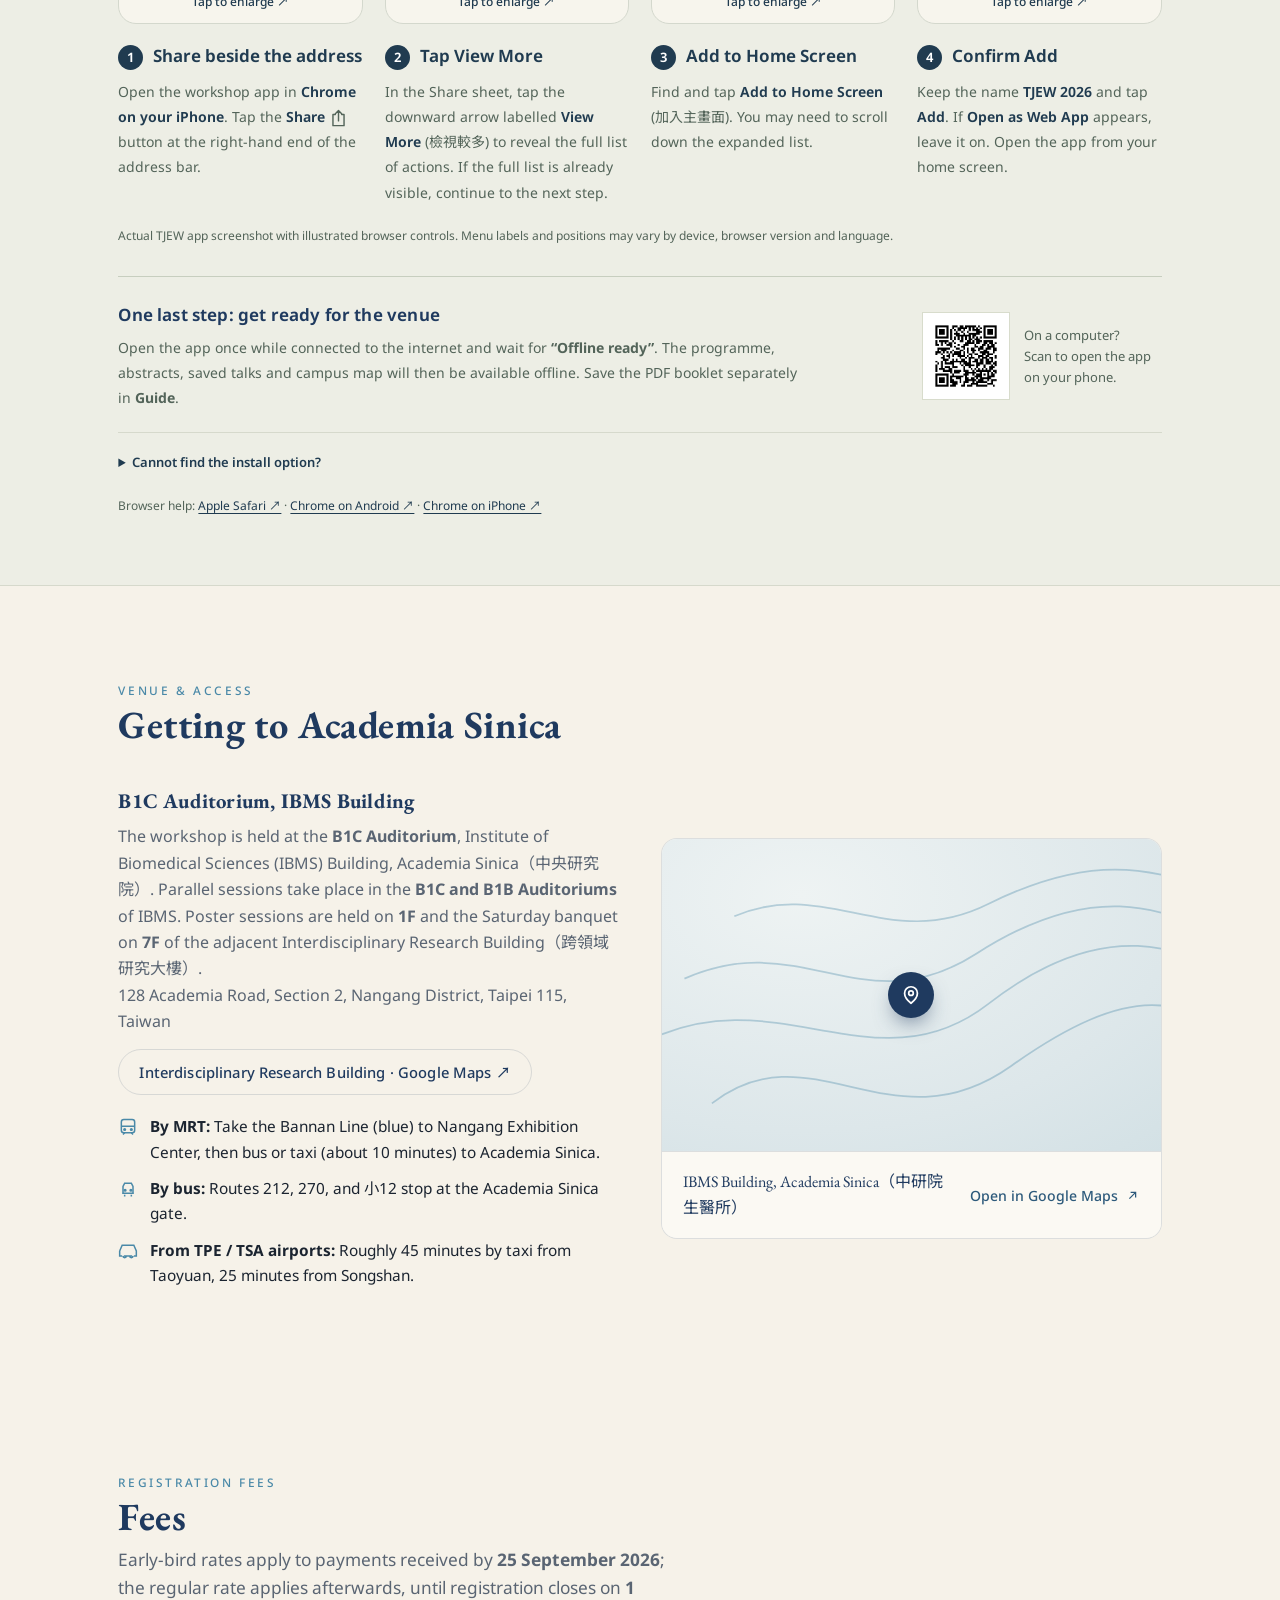
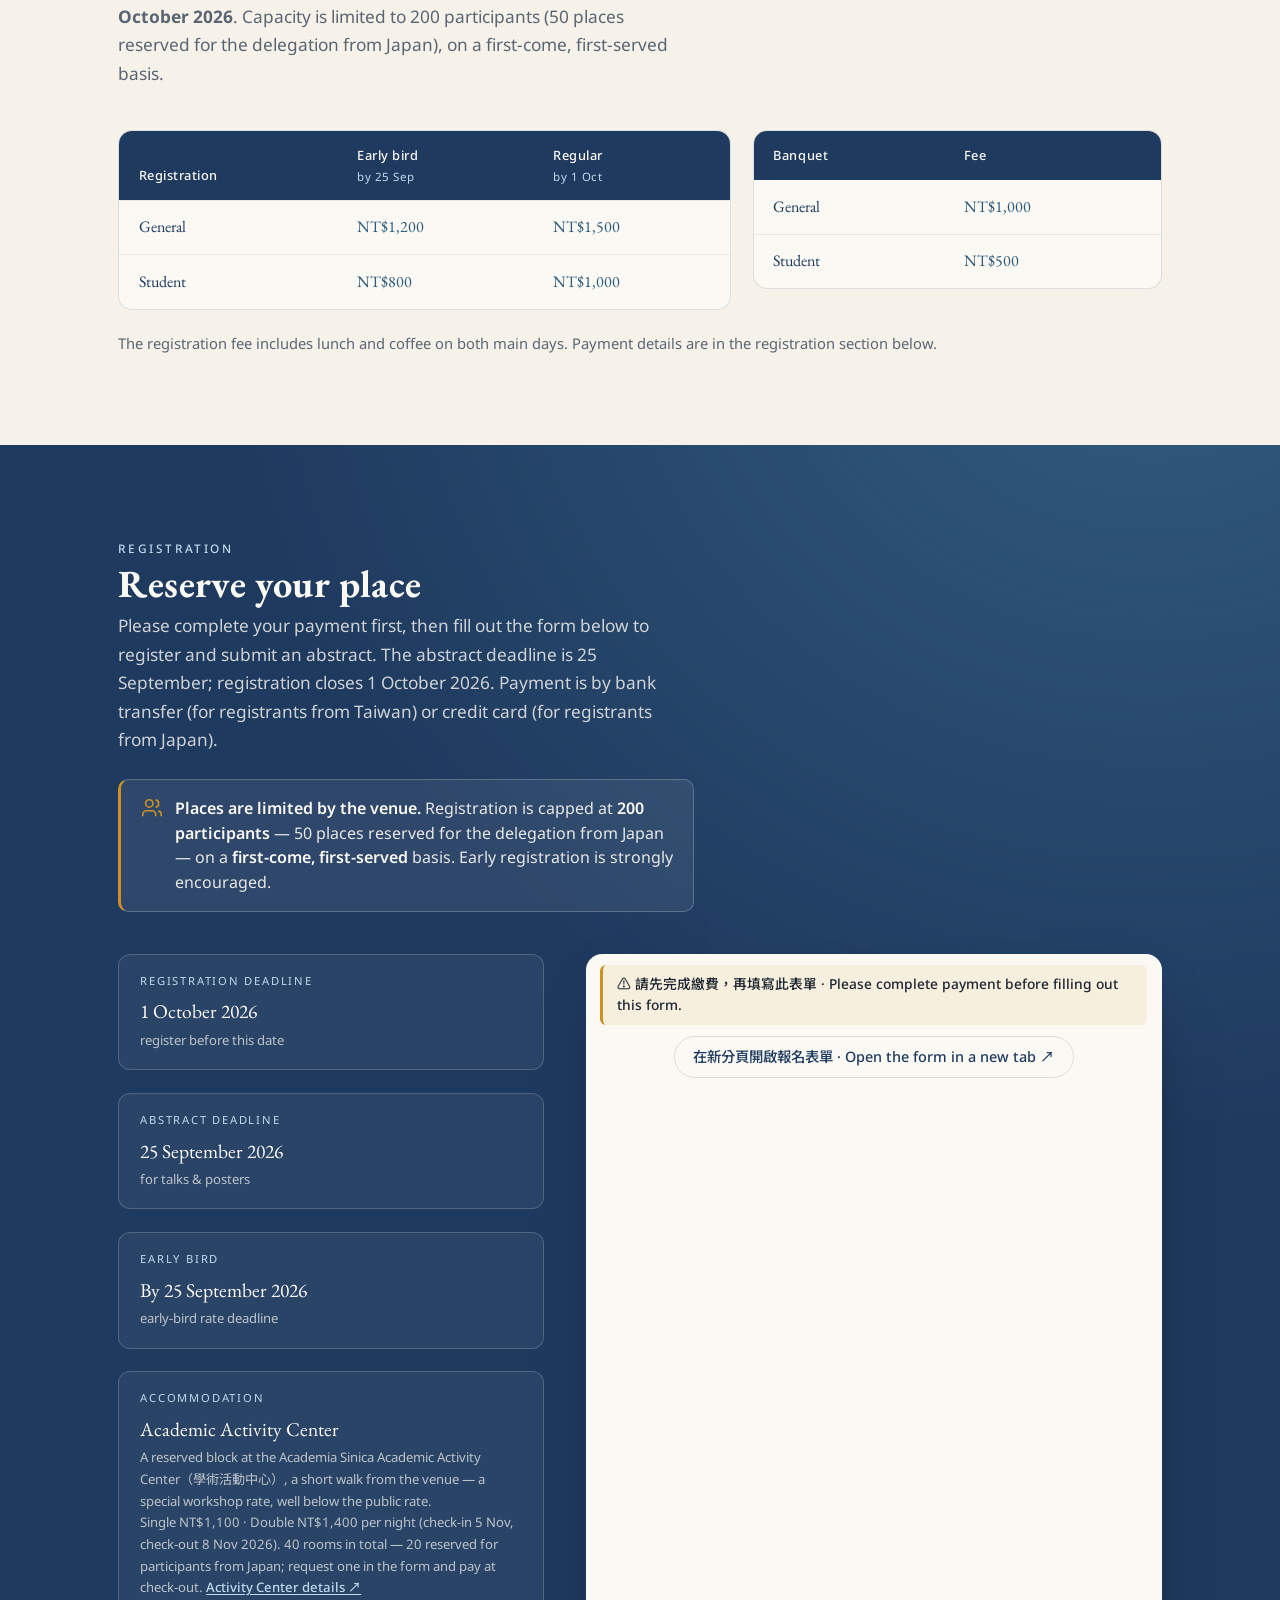
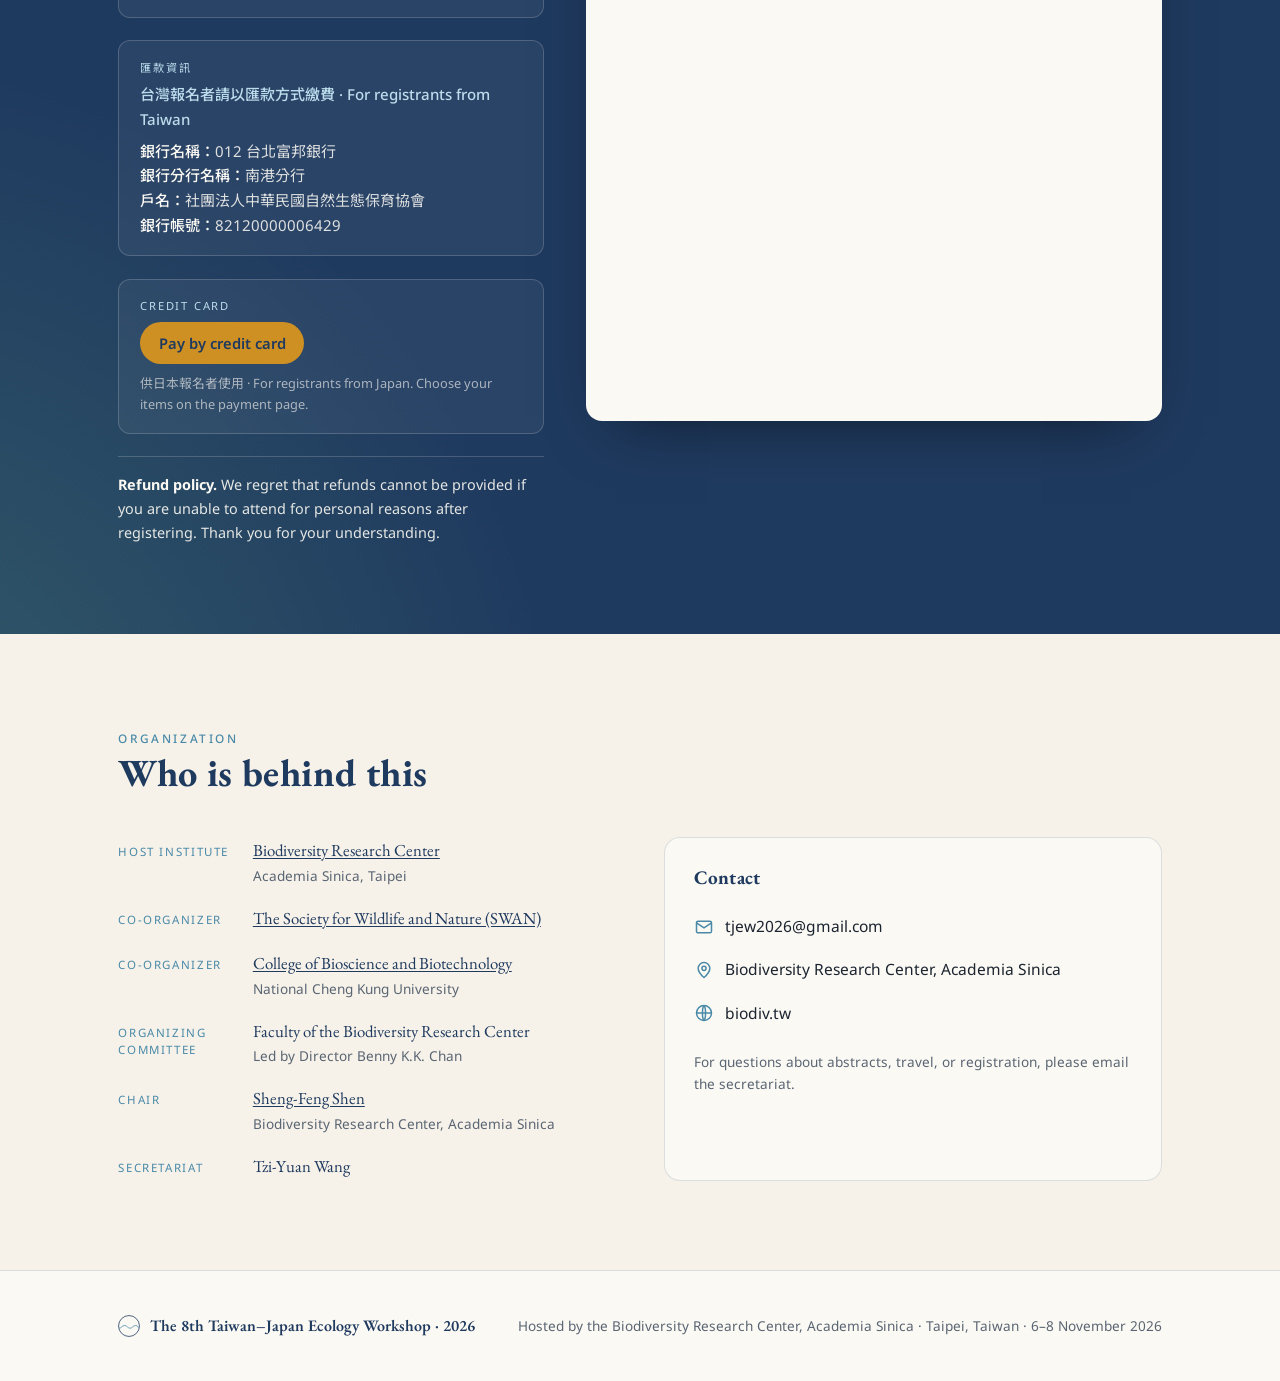
==== commit 9142ed20: "Add Interdisciplinary Research Building map links to website and app" ====
--- a/index.html
+++ b/index.html
@@ -529,6 +529,7 @@
       <div>
         <h3>B1C Auditorium, IBMS Building</h3>
         <p>The workshop is held at the <strong>B1C Auditorium</strong>, Institute of Biomedical Sciences (IBMS) Building, Academia Sinica（中央研究院）. Parallel sessions take place in the <strong>B1C and B1B Auditoriums</strong> of IBMS. Poster sessions are held on <strong>1F</strong> and the Saturday banquet on <strong>7F</strong> of the adjacent Interdisciplinary Research Building（跨領域研究大樓）.<br>128 Academia Road, Section 2, Nangang District, Taipei 115, Taiwan</p>
+        <p id="interdisciplinary-map-link"><a class="btn btn-ghost" href="https://maps.app.goo.gl/EjCMWBNFjTro29mb7" target="_blank" rel="noopener">Interdisciplinary Research Building · Google Maps ↗</a></p>
         <ul>
           <li><svg width="20" height="20" viewBox="0 0 24 24" fill="none" stroke="currentColor" stroke-width="1.8"><rect x="4" y="3" width="16" height="16" rx="3"/><path d="M4 11h16M8 19l-2 2M16 19l2 2"/><circle cx="8" cy="15" r="1"/><circle cx="16" cy="15" r="1"/></svg><span><strong>By MRT:</strong> Take the Bannan Line (blue) to Nangang Exhibition Center, then bus or taxi (about 10 minutes) to Academia Sinica.</span></li>
           <li><svg width="20" height="20" viewBox="0 0 24 24" fill="none" stroke="currentColor" stroke-width="1.8"><path d="M5 17h14M6 17V9l2-4h8l2 4v8M8 21v-2M16 21v-2"/><circle cx="8.5" cy="13.5" r="1"/><circle cx="15.5" cy="13.5" r="1"/></svg><span><strong>By bus:</strong> Routes 212, 270, and 小12 stop at the Academia Sinica gate.</span></li>
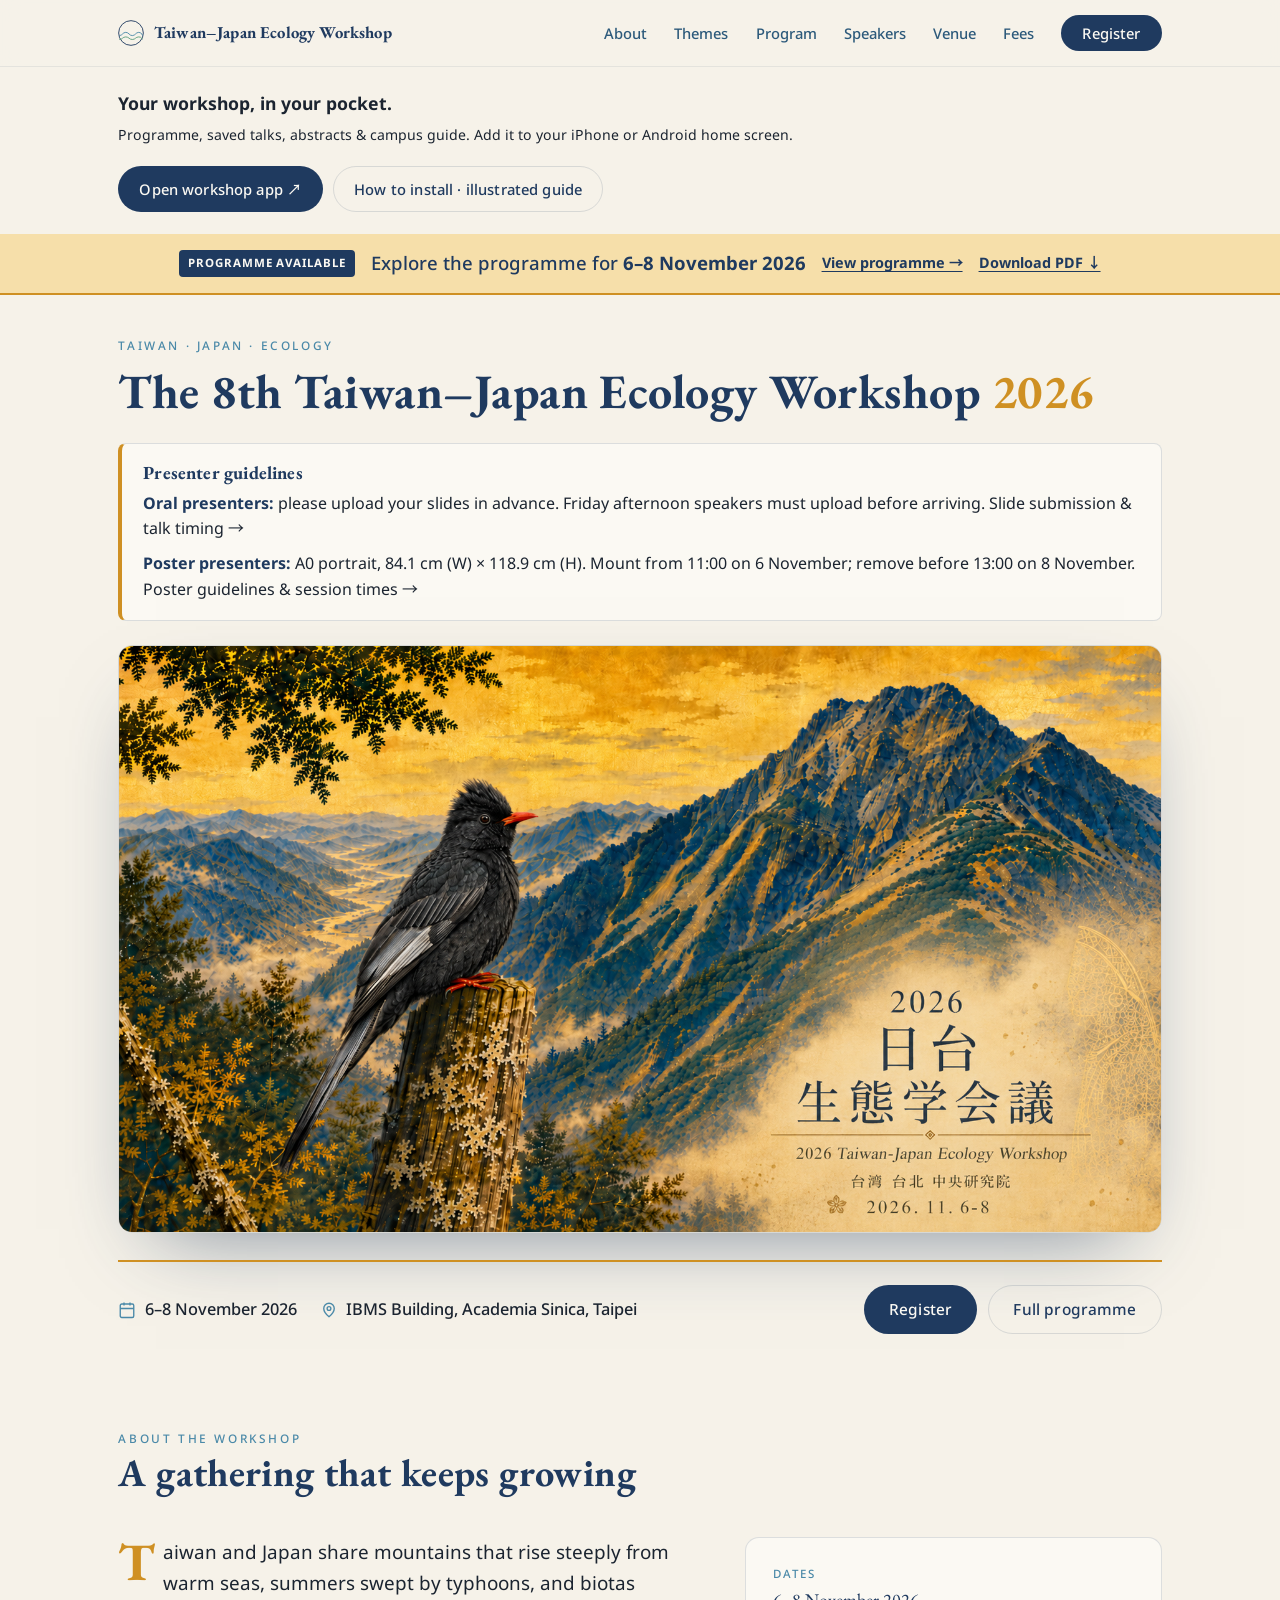
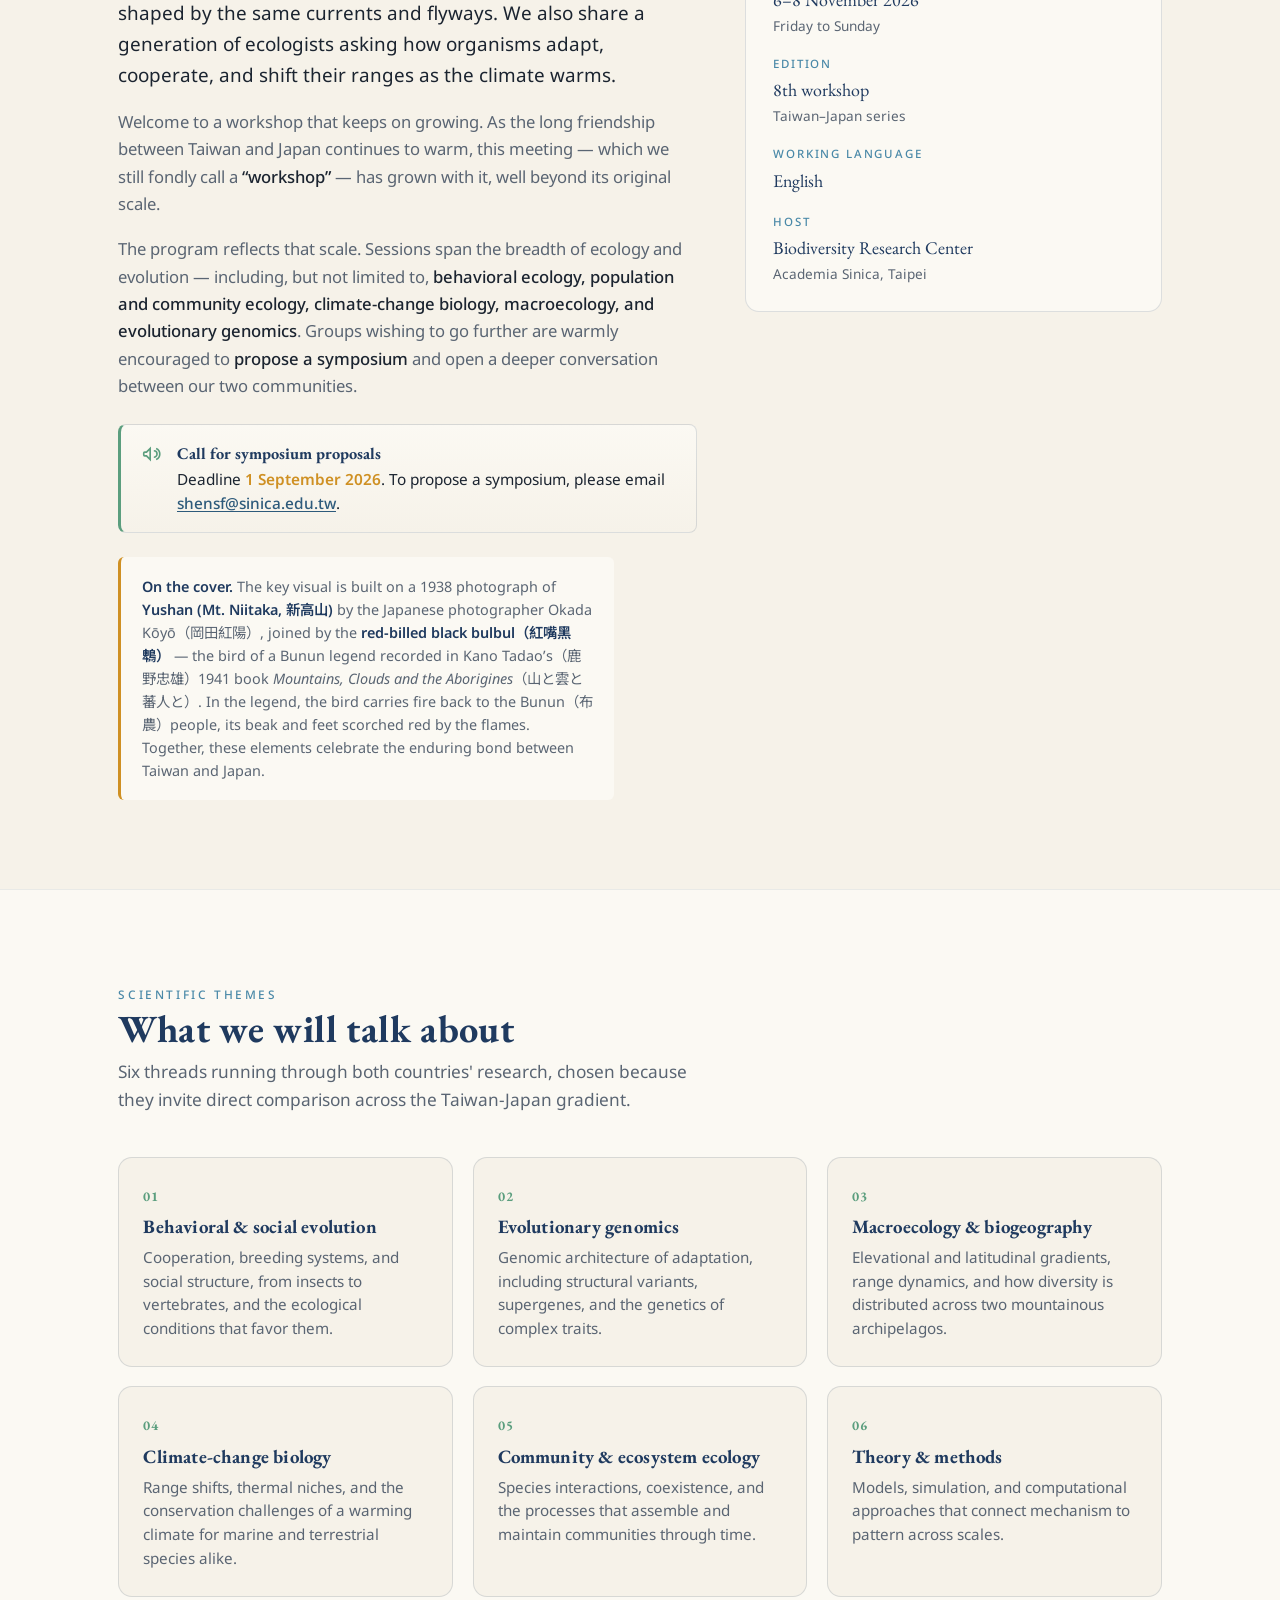
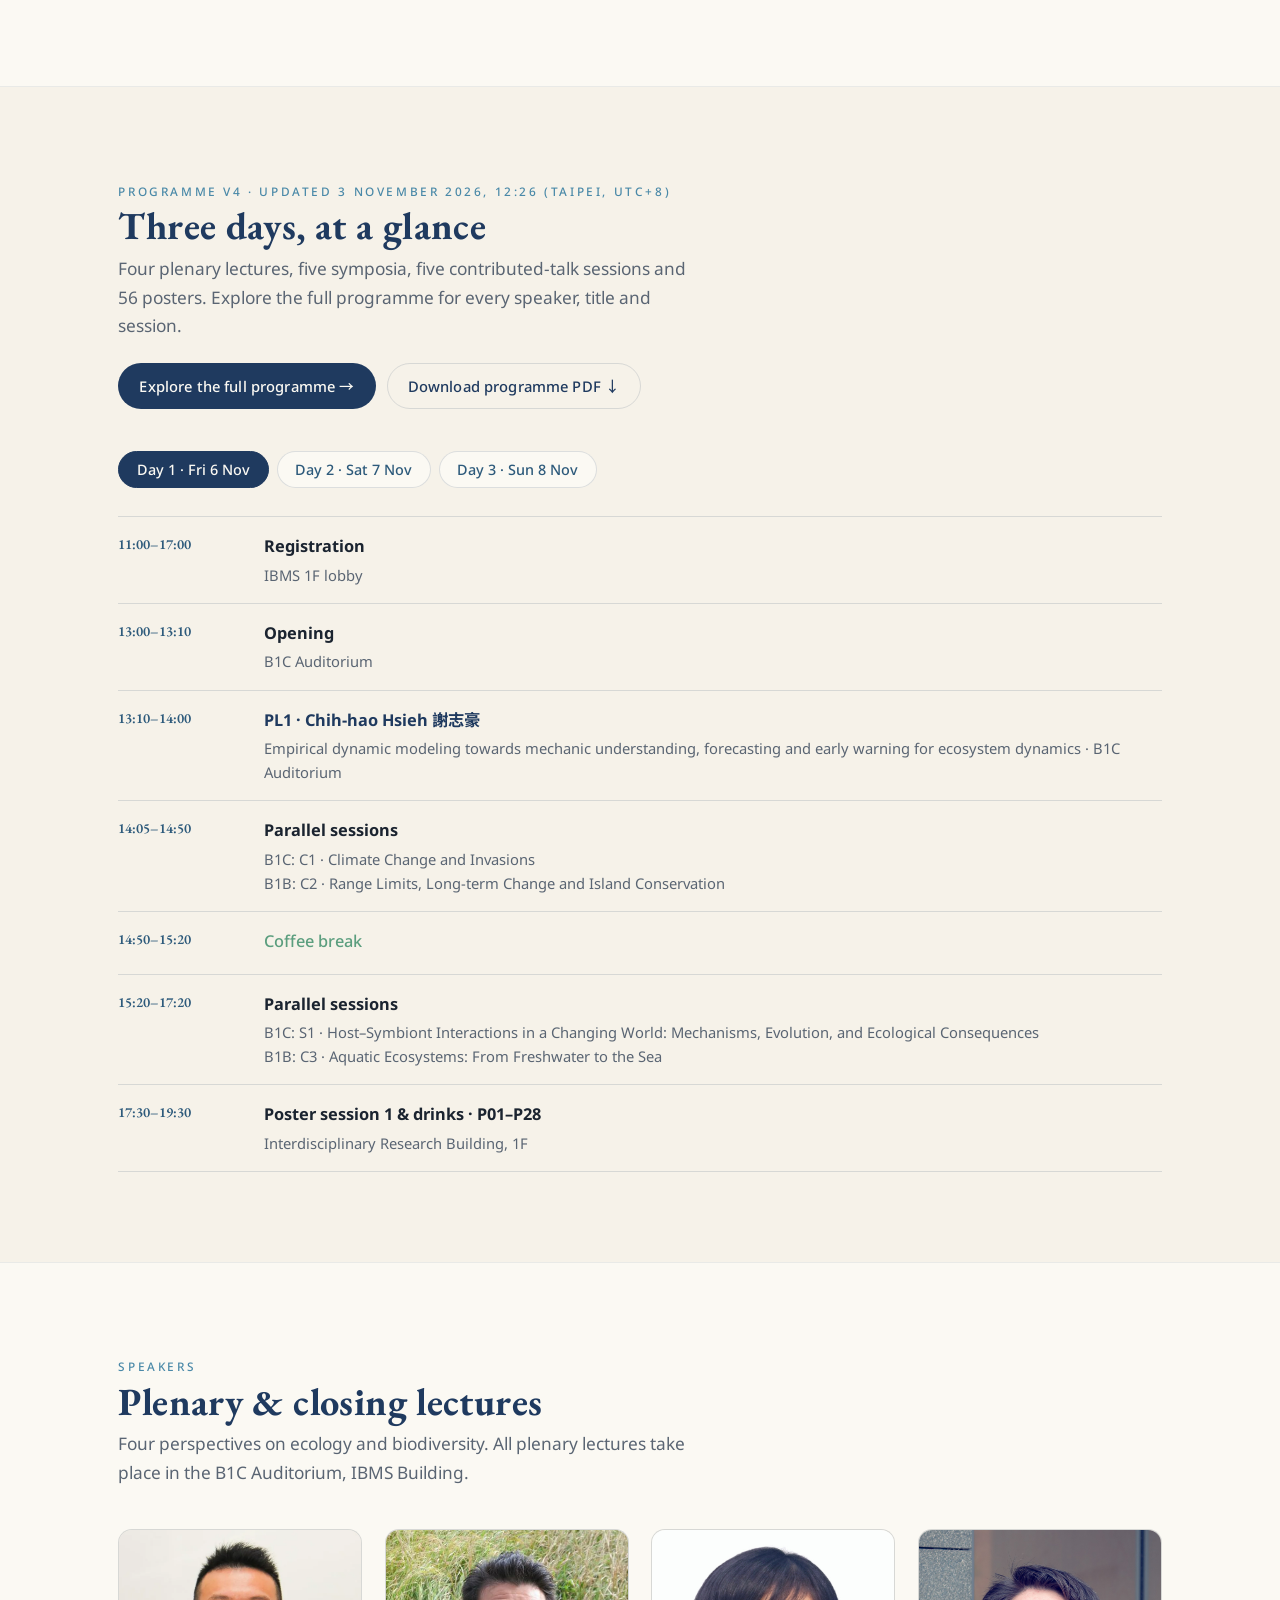
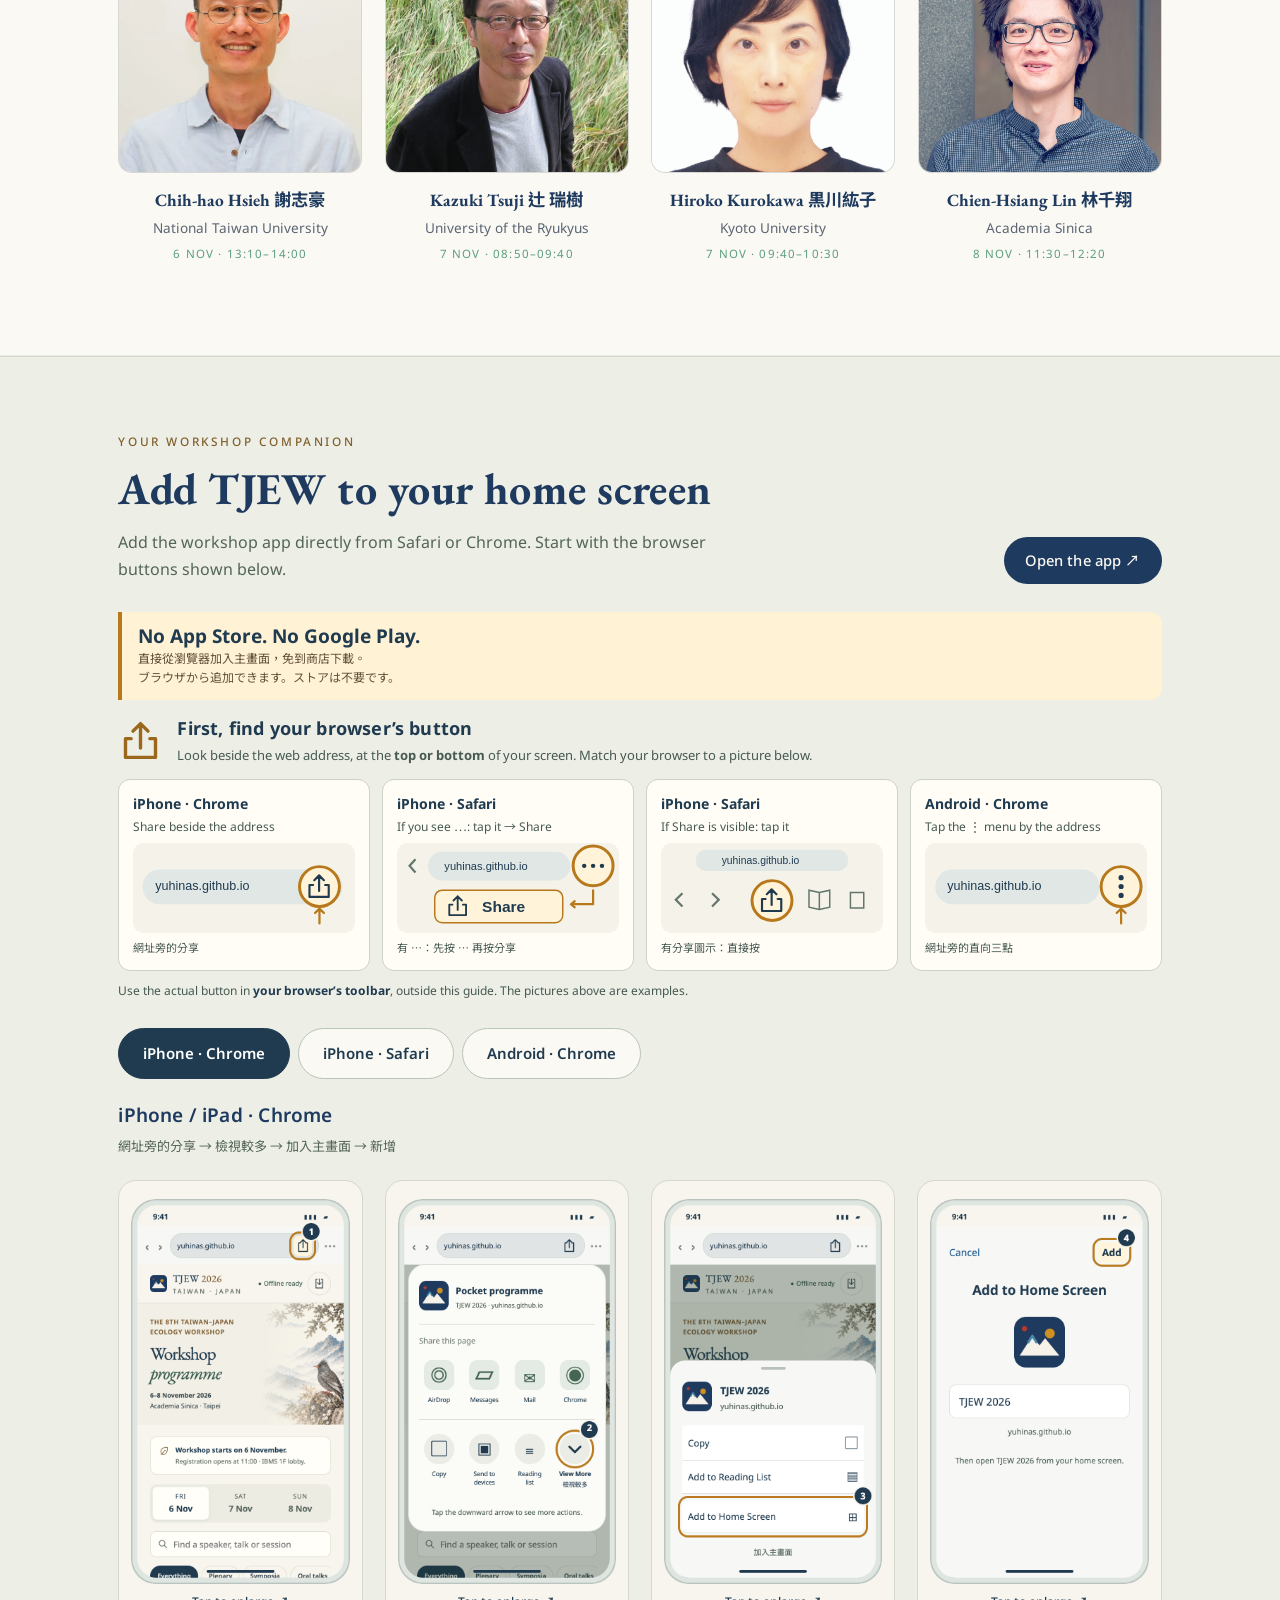
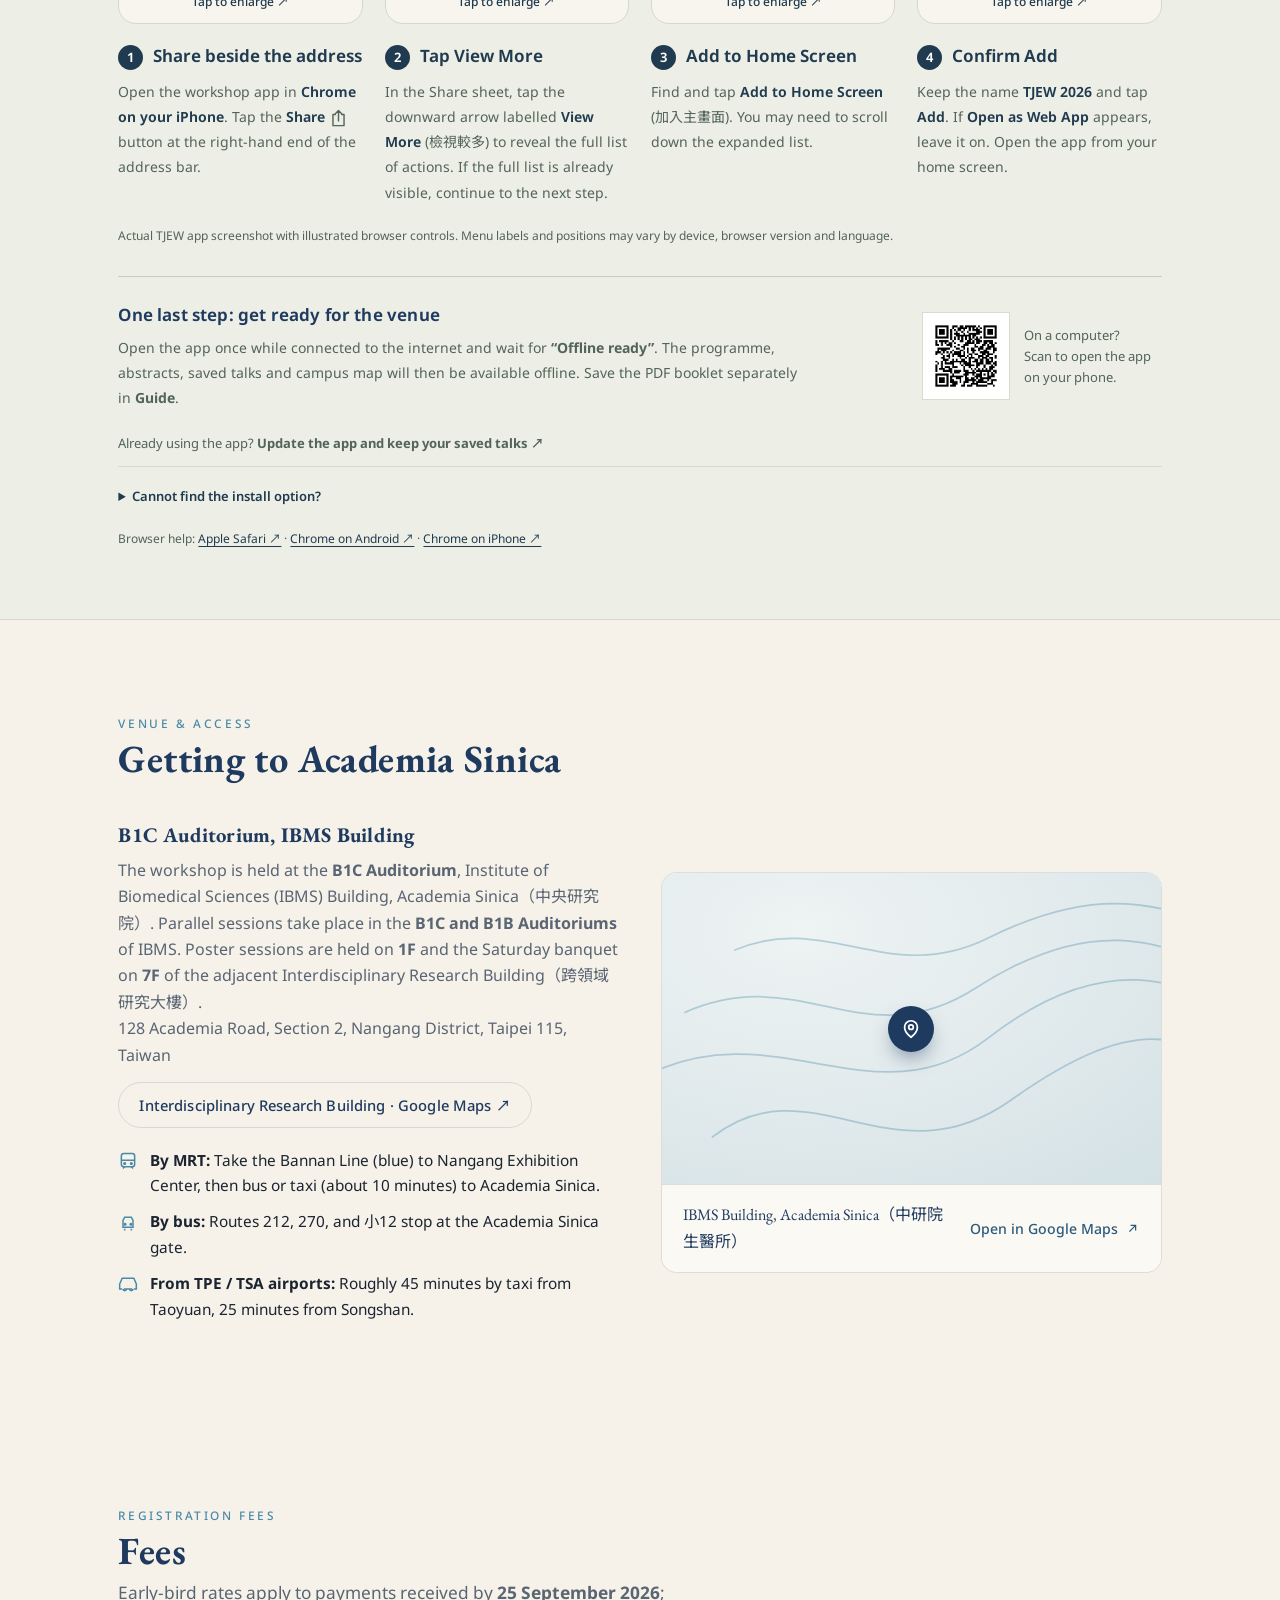
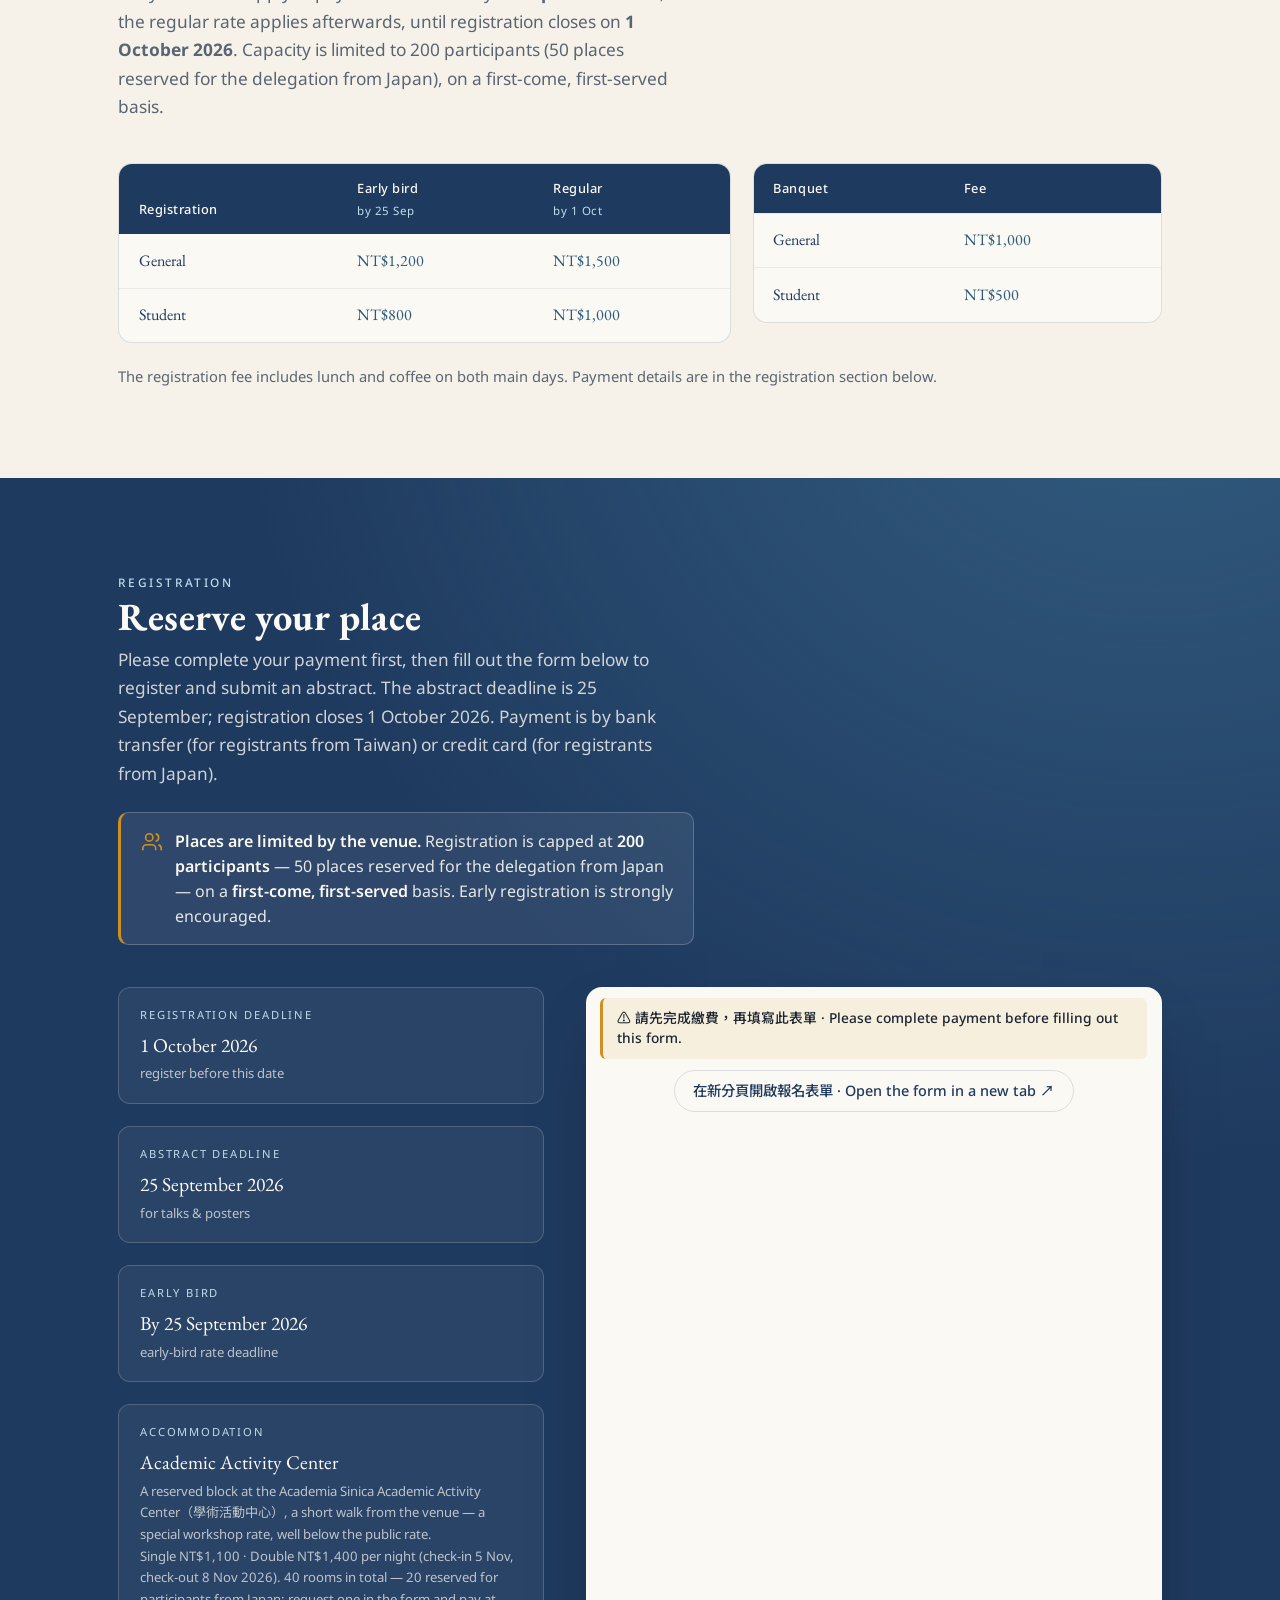
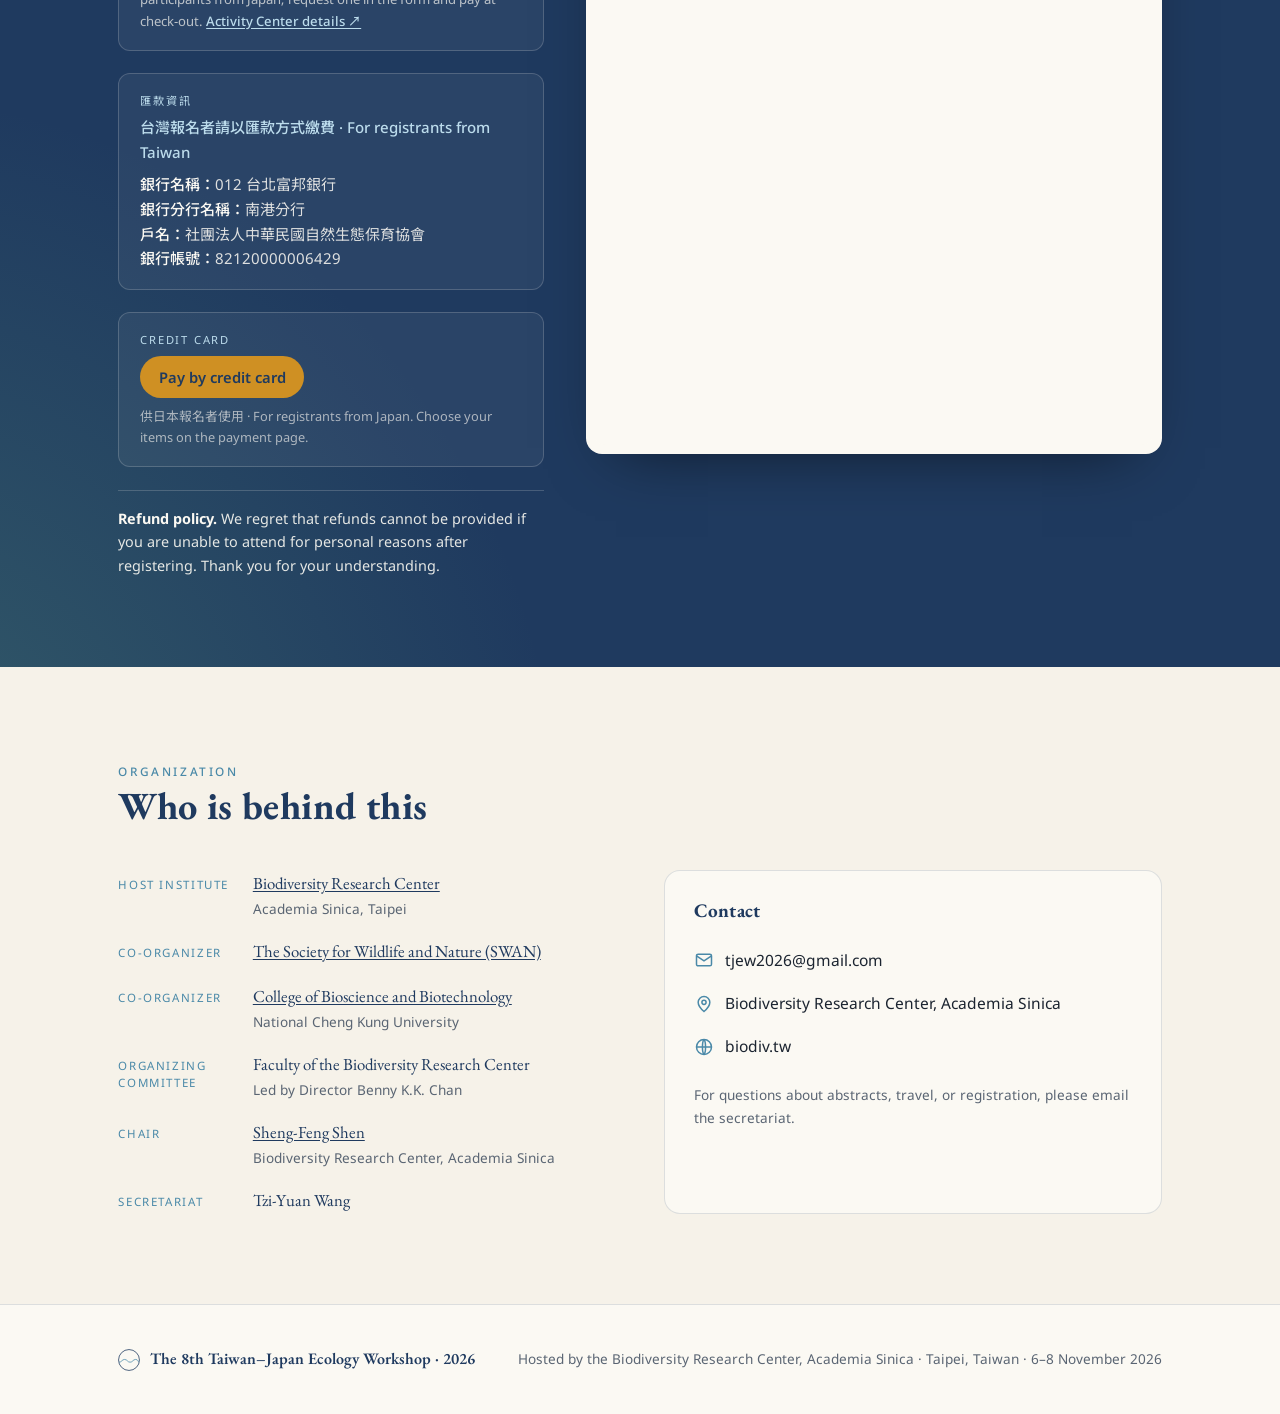
==== commit 207a6859: "Add map links beside venue rows and reliable app update entry" ====
--- a/index.html
+++ b/index.html
@@ -514,7 +514,7 @@
 <div class="install-first-grid"><figure class="install-first-card" data-first-browser="chrome-ios"><figcaption><b>iPhone · Chrome</b><span>Share beside the address</span></figcaption><img src="install-guide/first-chrome-ios.svg" width="300" height="122" alt="Share beside the address. The gold circle marks the browser button." decoding="async"><p lang="zh-Hant">網址旁的分享</p></figure><figure class="install-first-card" data-first-browser="safari-menu"><figcaption><b>iPhone · Safari</b><span>If you see ⋯: tap it → Share</span></figcaption><img src="install-guide/first-safari-menu.svg" width="300" height="122" alt="If you see ⋯: tap it → Share. The gold circle marks the browser button." decoding="async"><p lang="zh-Hant">有 ⋯：先按 ⋯ 再按分享</p></figure><figure class="install-first-card" data-first-browser="safari-share"><figcaption><b>iPhone · Safari</b><span>If Share is visible: tap it</span></figcaption><img src="install-guide/first-safari-share.svg" width="300" height="122" alt="If Share is visible: tap it. The gold circle marks the browser button." decoding="async"><p lang="zh-Hant">有分享圖示：直接按</p></figure><figure class="install-first-card" data-first-browser="android"><figcaption><b>Android · Chrome</b><span>Tap the ⋮ menu by the address</span></figcaption><img src="install-guide/first-android.svg" width="300" height="122" alt="Tap the ⋮ menu by the address. The gold circle marks the browser button." decoding="async"><p lang="zh-Hant">網址旁的直向三點</p></figure></div><p class="install-real-button">Use the actual button in <strong>your browser’s toolbar</strong>, outside this guide. The pictures above are examples.</p></div>
 <div class="ig-tabs" role="tablist" aria-label="Choose your phone and browser"><button type="button" id="install-tab-iphone-chrome" role="tab" aria-controls="install-panel-iphone-chrome" aria-selected="true" data-install-tab="iphone-chrome">iPhone · Chrome</button><button type="button" id="install-tab-iphone" role="tab" aria-controls="install-panel-iphone" aria-selected="false" data-install-tab="iphone">iPhone · Safari</button><button type="button" id="install-tab-android" role="tab" aria-controls="install-panel-android" aria-selected="false" data-install-tab="android">Android · Chrome</button></div><div class="ig-panel" id="install-panel-iphone-chrome" role="tabpanel" aria-labelledby="install-tab-iphone-chrome" tabindex="0" data-install-panel="iphone-chrome"><h3 class="ig-platform">iPhone / iPad · Chrome</h3><p class="ig-path" lang="zh-Hant">網址旁的分享 → 檢視較多 → 加入主畫面 → 新增</p><ol class="ig-steps ig-steps--four"><li class="ig-step"><button type="button" class="ig-picture" data-install-image="iPhone / iPad · Chrome · Step 1" aria-label="Enlarge iPhone / iPad · Chrome · Step 1"><img src="install-guide/iphone-chrome-1.png" width="620" height="1092" loading="lazy" decoding="async" alt="Chrome on iPhone with the Share button inside the address bar highlighted."><span>Tap to enlarge ↗</span></button><h4><span aria-hidden="true">1</span>Share beside the address</h4><p>Open the <a href="app/">workshop app</a> in <strong>Chrome on your iPhone</strong>. Tap the <strong>Share</strong> <svg viewBox="0 0 24 24" aria-hidden="true"><path d="M8 7H5v14h14V7h-3M12 15V2m-4 4 4-4 4 4"/></svg> button at the right-hand end of the address bar.</p></li><li class="ig-step"><button type="button" class="ig-picture" data-install-image="iPhone / iPad · Chrome · Step 2" aria-label="Enlarge iPhone / iPad · Chrome · Step 2"><img src="install-guide/iphone-chrome-2.png" width="620" height="1092" loading="lazy" decoding="async" alt="iPhone Share sheet illustration highlighting View More, labelled 檢視較多."><span>Tap to enlarge ↗</span></button><h4><span aria-hidden="true">2</span>Tap View More</h4><p>In the Share sheet, tap the downward arrow labelled <strong>View More</strong> (<span lang="zh-Hant">檢視較多</span>) to reveal the full list of actions. If the full list is already visible, continue to the next step.</p></li><li class="ig-step"><button type="button" class="ig-picture" data-install-image="iPhone / iPad · Chrome · Step 3" aria-label="Enlarge iPhone / iPad · Chrome · Step 3"><img src="install-guide/iphone-chrome-3.png" width="620" height="1092" loading="lazy" decoding="async" alt="Expanded iPhone Share sheet illustration with Add to Home Screen highlighted."><span>Tap to enlarge ↗</span></button><h4><span aria-hidden="true">3</span>Add to Home Screen</h4><p>Find and tap <strong>Add to Home Screen</strong> (<span lang="zh-Hant">加入主畫面</span>). You may need to scroll down the expanded list.</p></li><li class="ig-step"><button type="button" class="ig-picture" data-install-image="iPhone / iPad · Chrome · Step 4" aria-label="Enlarge iPhone / iPad · Chrome · Step 4"><img src="install-guide/iphone-chrome-4.png" width="620" height="1092" loading="lazy" decoding="async" alt="iPhone Add to Home Screen confirmation illustration with Add highlighted."><span>Tap to enlarge ↗</span></button><h4><span aria-hidden="true">4</span>Confirm Add</h4><p>Keep the name <strong>TJEW 2026</strong> and tap <strong>Add</strong>. If <strong>Open as Web App</strong> appears, leave it on. Open the app from your home screen.</p></li></ol></div><div class="ig-panel" id="install-panel-iphone" role="tabpanel" aria-labelledby="install-tab-iphone" tabindex="0" data-install-panel="iphone"><h3 class="ig-platform">iPhone / iPad · Safari</h3><p class="ig-path" lang="zh-Hant">Safari → ⋯（如有）→ 分享 → 檢視較多（如有）→ 加入主畫面</p><ol class="ig-steps"><li class="ig-step"><button type="button" class="ig-picture" data-install-image="iPhone / iPad · Safari · Step 1" aria-label="Enlarge iPhone / iPad · Safari · Step 1"><img src="install-guide/iphone-1.png" width="620" height="1092" loading="lazy" decoding="async" alt="Workshop app in Safari with the Share button highlighted."><span>Tap to enlarge ↗</span></button><h4><span aria-hidden="true">1</span>Open in Safari & share</h4><p>Open the <a href="app/">workshop app</a> in <strong>Safari</strong>, then tap <strong>Share</strong> <svg viewBox="0 0 24 24" aria-hidden="true"><path d="M8 7H5v14h14V7h-3M12 15V2m-4 4 4-4 4 4"/></svg>. If your Safari has a <strong>⋯ button beside the address bar</strong> (compact layout), tap it and then <strong>Share</strong>. In other layouts, tap Share directly; some versions place it in the Page Menu.</p></li><li class="ig-step"><button type="button" class="ig-picture" data-install-image="iPhone / iPad · Safari · Step 2" aria-label="Enlarge iPhone / iPad · Safari · Step 2"><img src="install-guide/iphone-2.png" width="620" height="1092" loading="lazy" decoding="async" alt="Safari Share sheet illustration with Add to Home Screen highlighted."><span>Tap to enlarge ↗</span></button><h4><span aria-hidden="true">2</span>Add to Home Screen</h4><p>If the Share sheet shows <strong>View More</strong>, tap it first. Then scroll down and choose <strong>Add to Home Screen</strong>.</p></li><li class="ig-step"><button type="button" class="ig-picture" data-install-image="iPhone / iPad · Safari · Step 3" aria-label="Enlarge iPhone / iPad · Safari · Step 3"><img src="install-guide/iphone-3.png" width="620" height="1092" loading="lazy" decoding="async" alt="Safari Add to Home Screen illustration with Open as Web App on and Add highlighted."><span>Tap to enlarge ↗</span></button><h4><span aria-hidden="true">3</span>Keep it as an app</h4><p>If shown, leave <strong>Open as Web App</strong> switched on, then tap <strong>Add</strong>. Open <strong>TJEW 2026</strong> from your home screen.</p></li></ol></div><div class="ig-panel" id="install-panel-android" role="tabpanel" aria-labelledby="install-tab-android" tabindex="0" data-install-panel="android"><h3 class="ig-platform">Android · Chrome</h3><p class="ig-path" lang="zh-Hant">Chrome → ⋮ → 安裝應用程式／加到主畫面</p><ol class="ig-steps"><li class="ig-step"><button type="button" class="ig-picture" data-install-image="Android · Chrome · Step 1" aria-label="Enlarge Android · Chrome · Step 1"><img src="install-guide/android-1.png" width="620" height="1092" loading="lazy" decoding="async" alt="Workshop app in Chrome with the three-dot menu highlighted."><span>Tap to enlarge ↗</span></button><h4><span aria-hidden="true">1</span>Open in Chrome</h4><p>Open the <a href="app/">workshop app</a> in <strong>Chrome</strong>, then tap the <strong>⋮ menu</strong> beside the address bar.</p></li><li class="ig-step"><button type="button" class="ig-picture" data-install-image="Android · Chrome · Step 2" aria-label="Enlarge Android · Chrome · Step 2"><img src="install-guide/android-2.png" width="620" height="1092" loading="lazy" decoding="async" alt="Chrome menu illustration highlighting Install and create shortcut, followed by Install."><span>Tap to enlarge ↗</span></button><h4><span aria-hidden="true">2</span>Choose Install</h4><p>Choose <strong>Install and create shortcut → Install</strong>. Some versions show <strong>Install app</strong> or <strong>Add to Home screen</strong>.</p></li><li class="ig-step"><button type="button" class="ig-picture" data-install-image="Android · Chrome · Step 3" aria-label="Enlarge Android · Chrome · Step 3"><img src="install-guide/android-3.png" width="620" height="1092" loading="lazy" decoding="async" alt="Chrome installation confirmation illustration showing the TJEW 2026 icon and Install highlighted."><span>Tap to enlarge ↗</span></button><h4><span aria-hidden="true">3</span>Confirm & open</h4><p>Tap <strong>Install</strong> and follow any on-screen confirmation. Open <strong>TJEW 2026</strong> from your home screen or app list.</p></li></ol></div><p class="ig-caption">Actual TJEW app screenshot with illustrated browser controls. Menu labels and positions may vary by device, browser version and language.</p>
 <div class="ig-ready"><div><h3>One last step: get ready for the venue</h3><p>Open the app once while connected to the internet and wait for <strong>“Offline ready”</strong>. The programme, abstracts, saved talks and campus map will then be available offline. Save the PDF booklet separately in <strong>Guide</strong>.</p></div><div class="ig-qr"><img src="app/assets/app-qr.png" width="88" height="88" loading="lazy" alt="QR code linking to the workshop app"><span>On a computer?<br>Scan to open the app on your phone.</span></div></div>
-<div class="ig-help"><details><summary>Cannot find the install option?</summary><p>If this page opened inside LINE, Facebook or an email app, open the app link in <strong>Safari</strong> or <strong>Chrome</strong> first. On iPhone, first tap <strong>View More</strong> if the Share sheet is collapsed. In Safari, if <strong>Add to Home Screen</strong> is still missing, scroll to <strong>Edit Actions</strong> and add it. You can also use the app directly in your browser.</p></details></div>
+<div class="ig-help"><p>Already using the app? <a href="update-app.html"><strong>Update the app and keep your saved talks ↗</strong></a></p><details><summary>Cannot find the install option?</summary><p>If this page opened inside LINE, Facebook or an email app, open the app link in <strong>Safari</strong> or <strong>Chrome</strong> first. On iPhone, first tap <strong>View More</strong> if the Share sheet is collapsed. In Safari, if <strong>Add to Home Screen</strong> is still missing, scroll to <strong>Edit Actions</strong> and add it. You can also use the app directly in your browser.</p></details></div>
 <p class="ig-sources">Browser help: <a href="https://support.apple.com/en-gb/guide/iphone/iphea86e5236/ios" target="_blank" rel="noopener">Apple Safari ↗</a> · <a href="https://support.google.com/chrome/answer/9658361?hl=en&amp;co=GENIE.Platform%3DAndroid" target="_blank" rel="noopener">Chrome on Android ↗</a> · <a href="https://support.google.com/chrome/answer/9658361?hl=en&amp;co=GENIE.Platform%3DiOS" target="_blank" rel="noopener">Chrome on iPhone ↗</a></p>
 </div></section>
 <dialog class="ig-zoom" id="install-image-dialog" aria-labelledby="install-image-title"><div class="ig-zoom-head"><h3 id="install-image-title">Installation step</h3><button type="button" class="ig-zoom-close" aria-label="Close enlarged installation image">×</button></div><p>Illustrated browser controls; your phone’s menu may look slightly different.</p><img alt="" width="620" height="1092"></dialog>
@@ -529,7 +529,7 @@
       <div>
         <h3>B1C Auditorium, IBMS Building</h3>
         <p>The workshop is held at the <strong>B1C Auditorium</strong>, Institute of Biomedical Sciences (IBMS) Building, Academia Sinica（中央研究院）. Parallel sessions take place in the <strong>B1C and B1B Auditoriums</strong> of IBMS. Poster sessions are held on <strong>1F</strong> and the Saturday banquet on <strong>7F</strong> of the adjacent Interdisciplinary Research Building（跨領域研究大樓）.<br>128 Academia Road, Section 2, Nangang District, Taipei 115, Taiwan</p>
-        <p id="interdisciplinary-map-link"><a class="btn btn-ghost" href="https://maps.app.goo.gl/EjCMWBNFjTro29mb7" target="_blank" rel="noopener">Interdisciplinary Research Building · Google Maps ↗</a></p>
+        <p id="interdisciplinary-map-link"><a class="btn btn-ghost" href="https://maps.app.goo.gl/tZ6UumkT2mE5WZni9" target="_blank" rel="noopener">Interdisciplinary Research Building · Google Maps ↗</a></p>
         <ul>
           <li><svg width="20" height="20" viewBox="0 0 24 24" fill="none" stroke="currentColor" stroke-width="1.8"><rect x="4" y="3" width="16" height="16" rx="3"/><path d="M4 11h16M8 19l-2 2M16 19l2 2"/><circle cx="8" cy="15" r="1"/><circle cx="16" cy="15" r="1"/></svg><span><strong>By MRT:</strong> Take the Bannan Line (blue) to Nangang Exhibition Center, then bus or taxi (about 10 minutes) to Academia Sinica.</span></li>
           <li><svg width="20" height="20" viewBox="0 0 24 24" fill="none" stroke="currentColor" stroke-width="1.8"><path d="M5 17h14M6 17V9l2-4h8l2 4v8M8 21v-2M16 21v-2"/><circle cx="8.5" cy="13.5" r="1"/><circle cx="15.5" cy="13.5" r="1"/></svg><span><strong>By bus:</strong> Routes 212, 270, and 小12 stop at the Academia Sinica gate.</span></li>
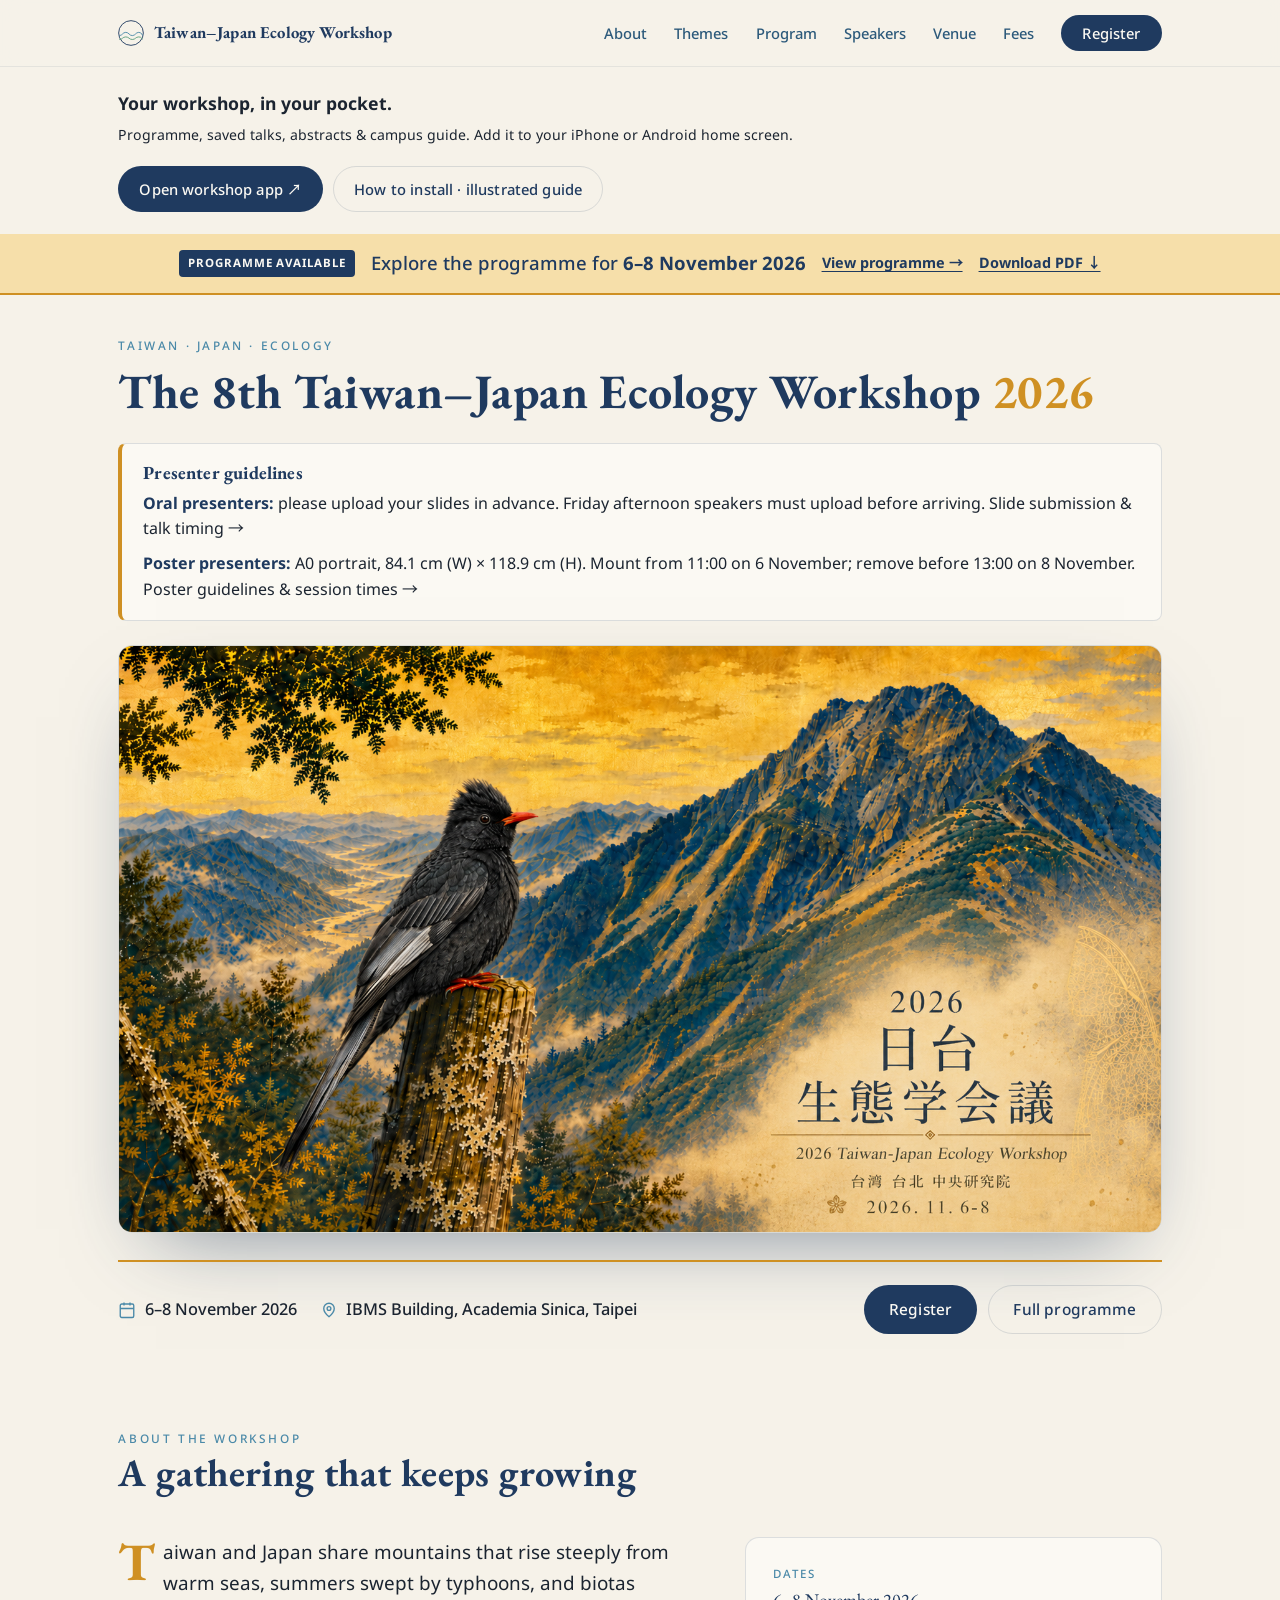
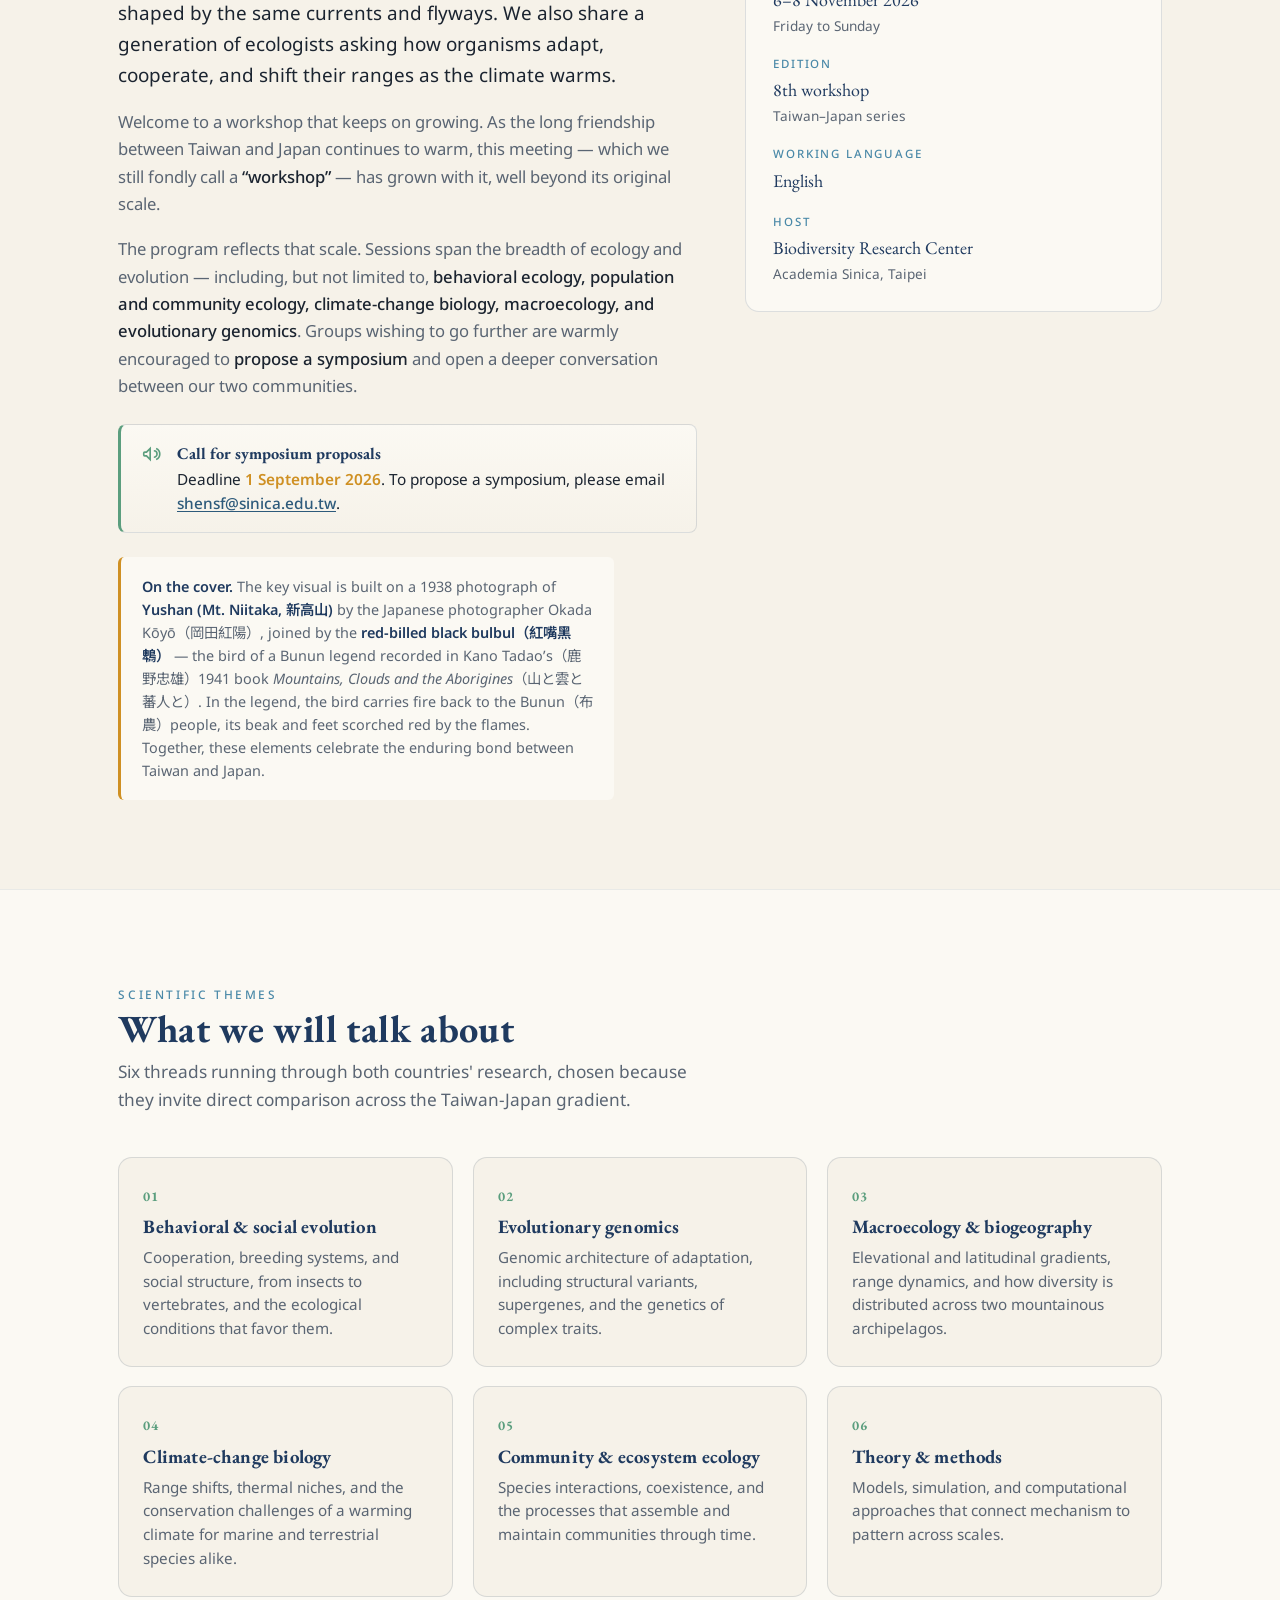
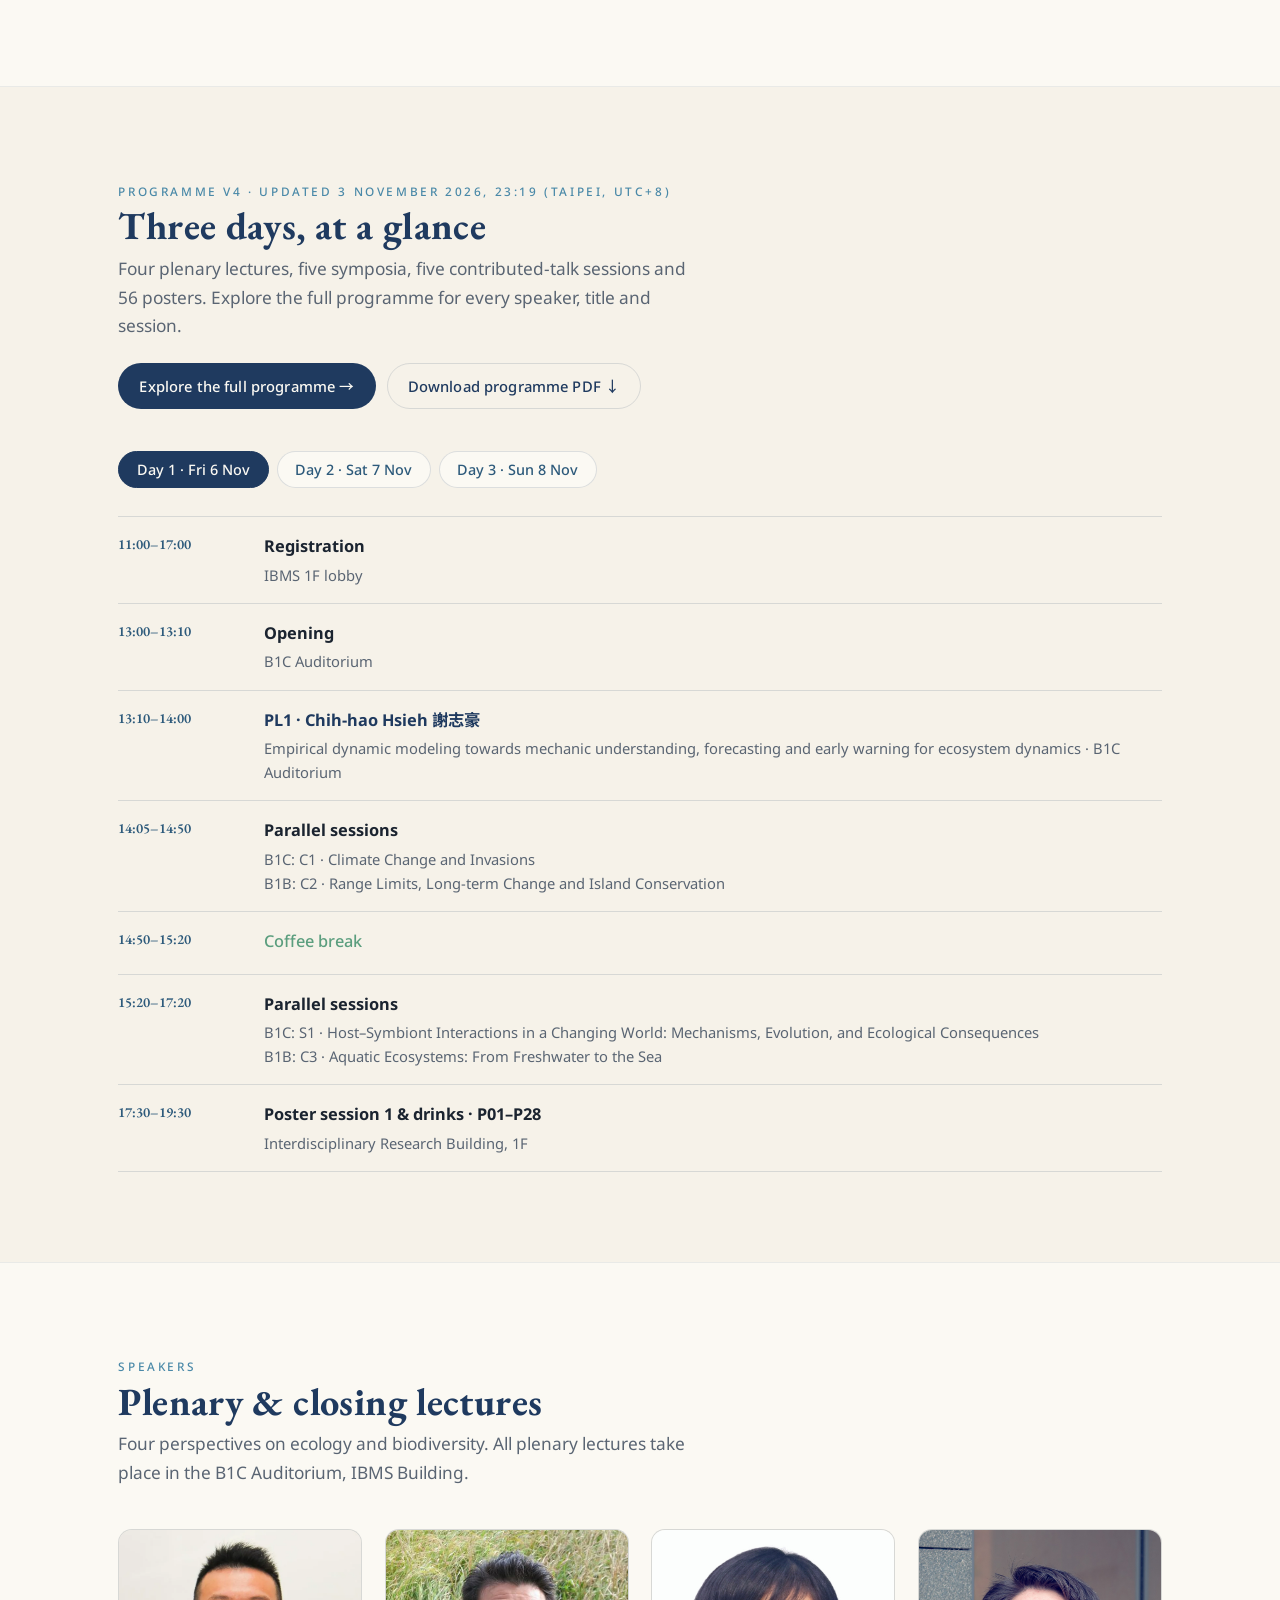
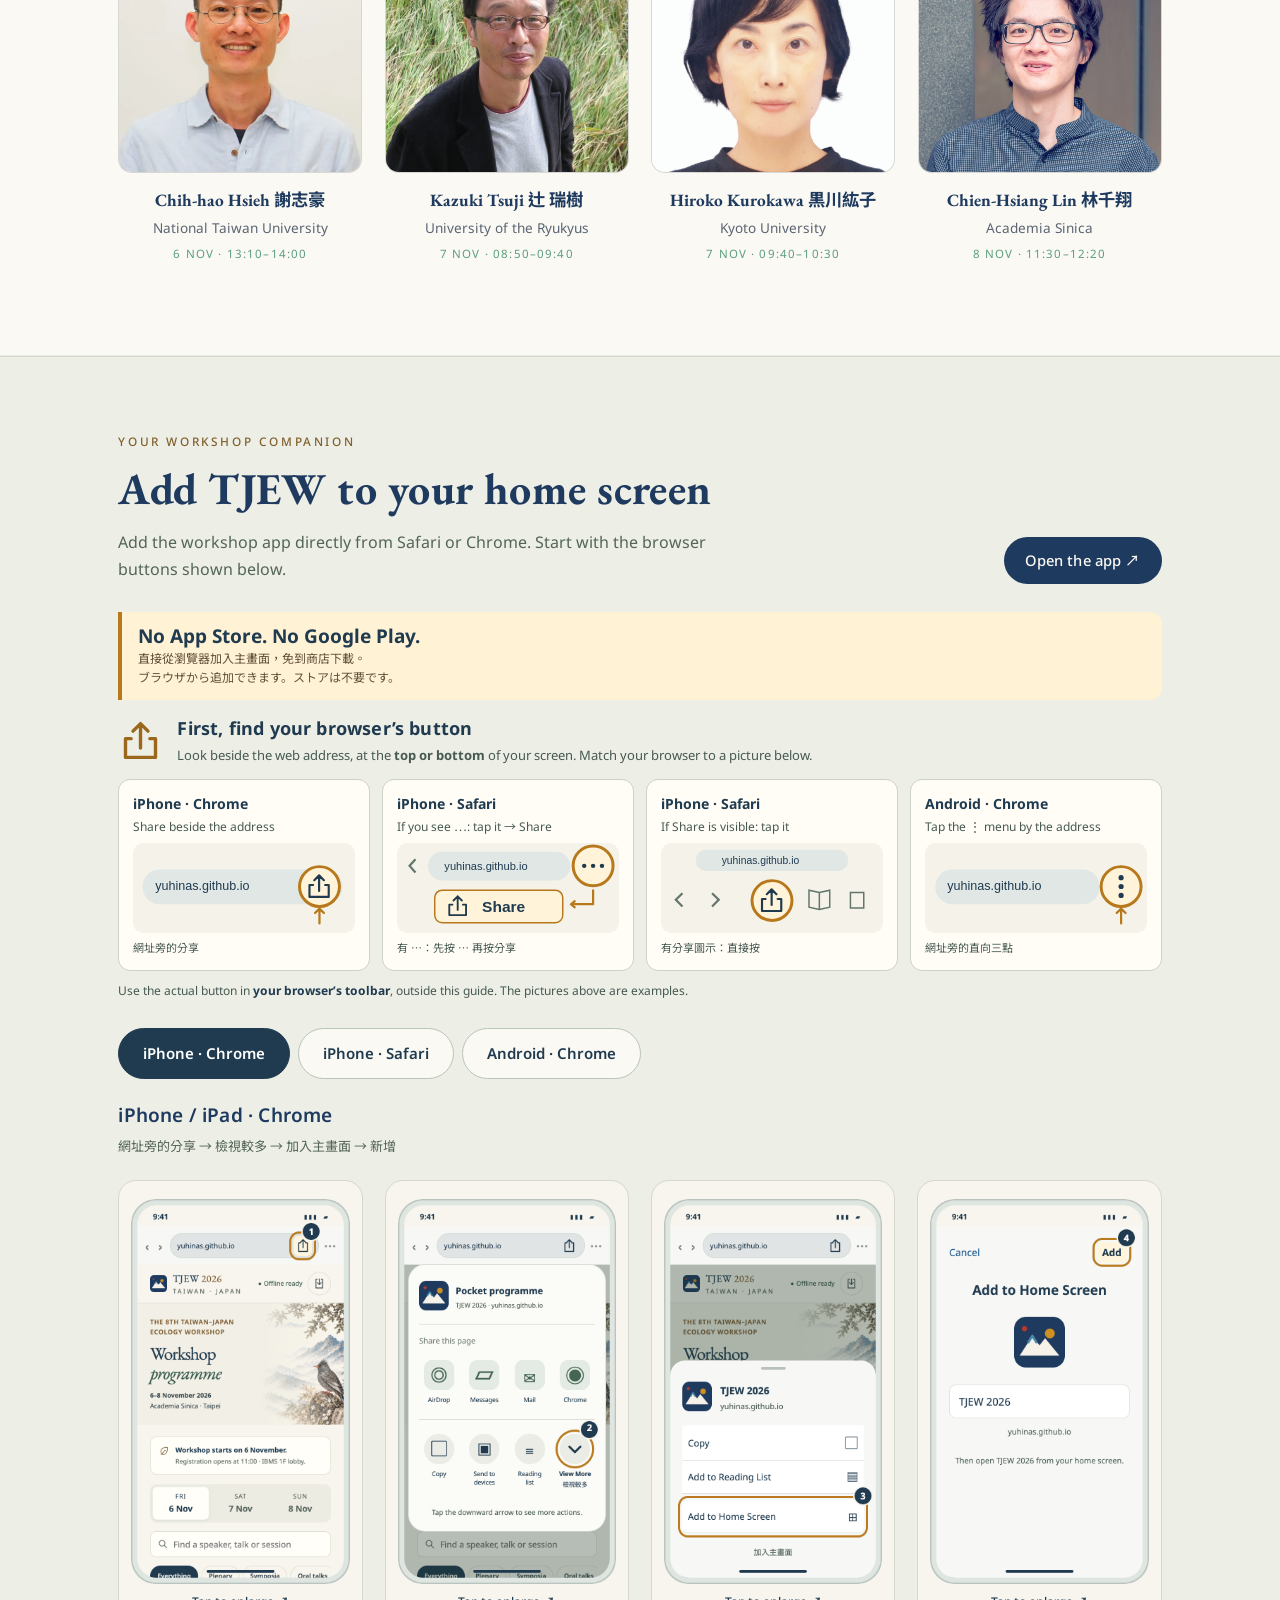
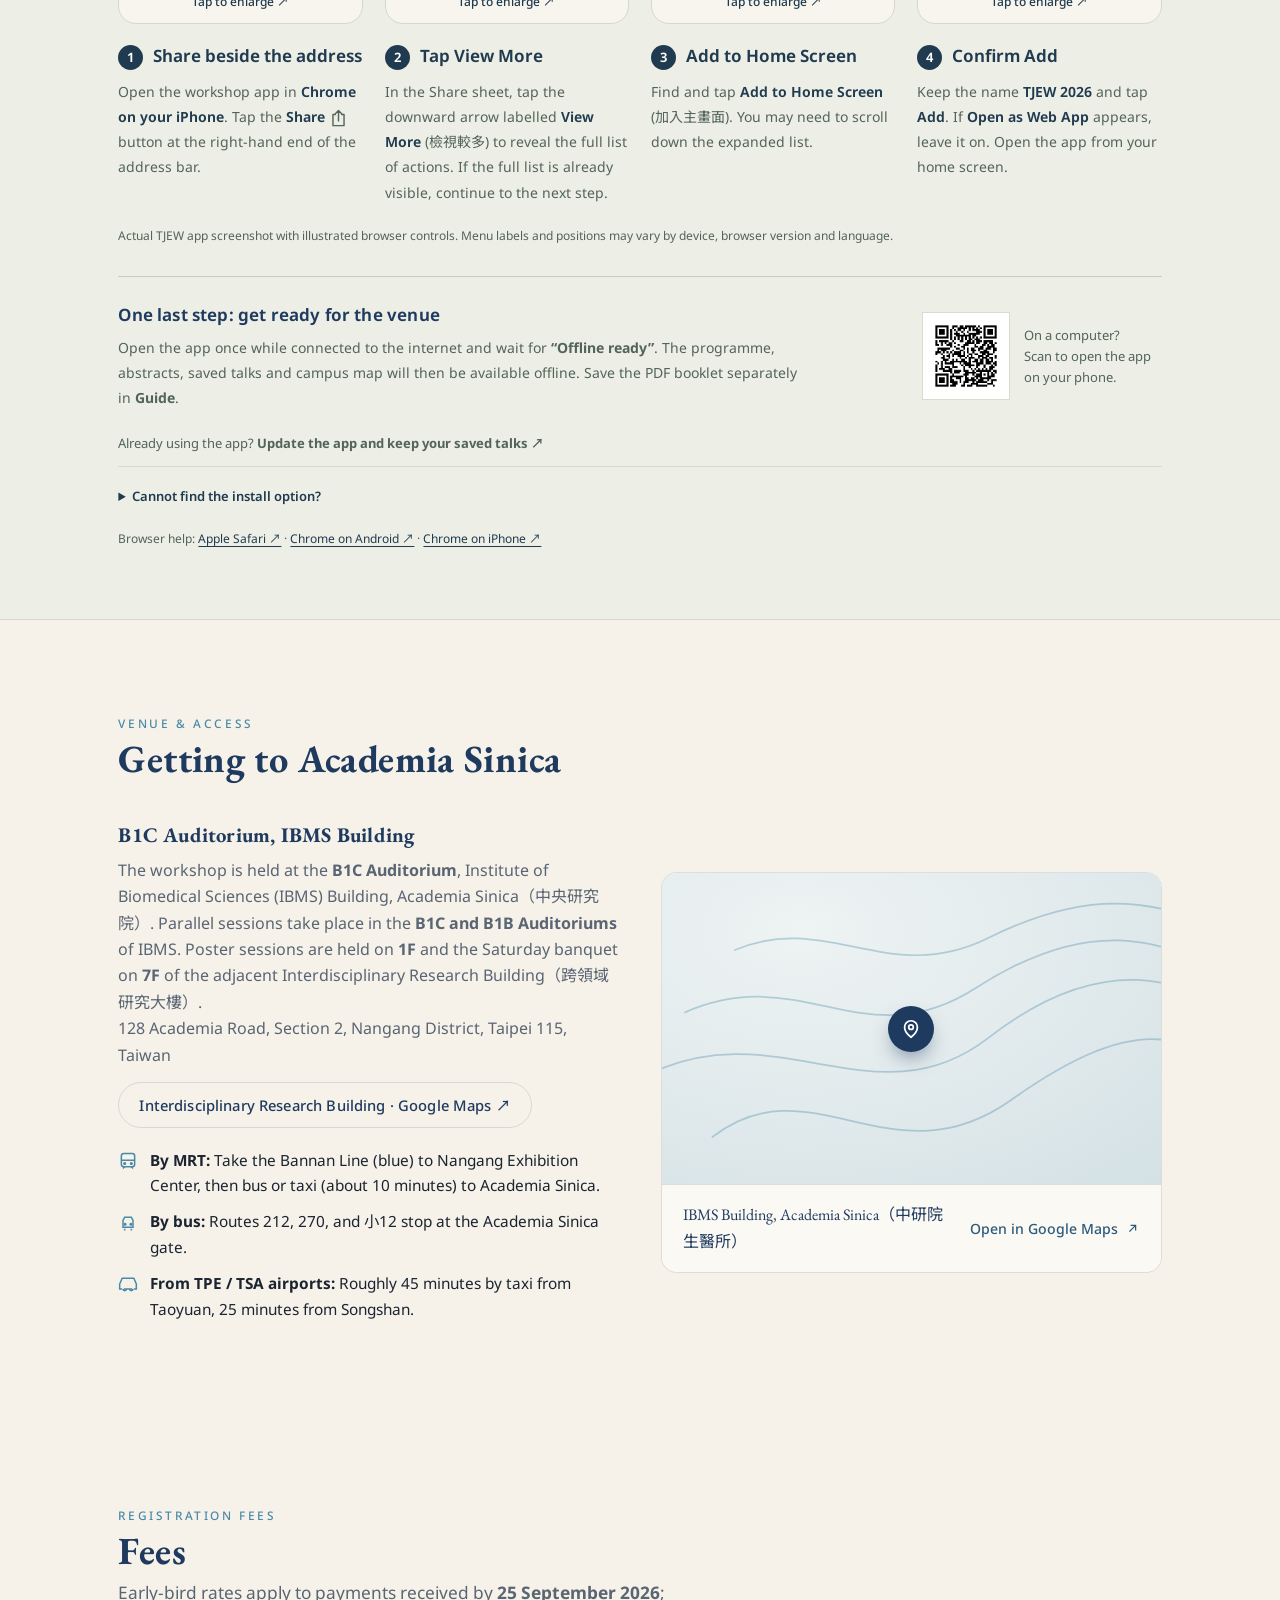
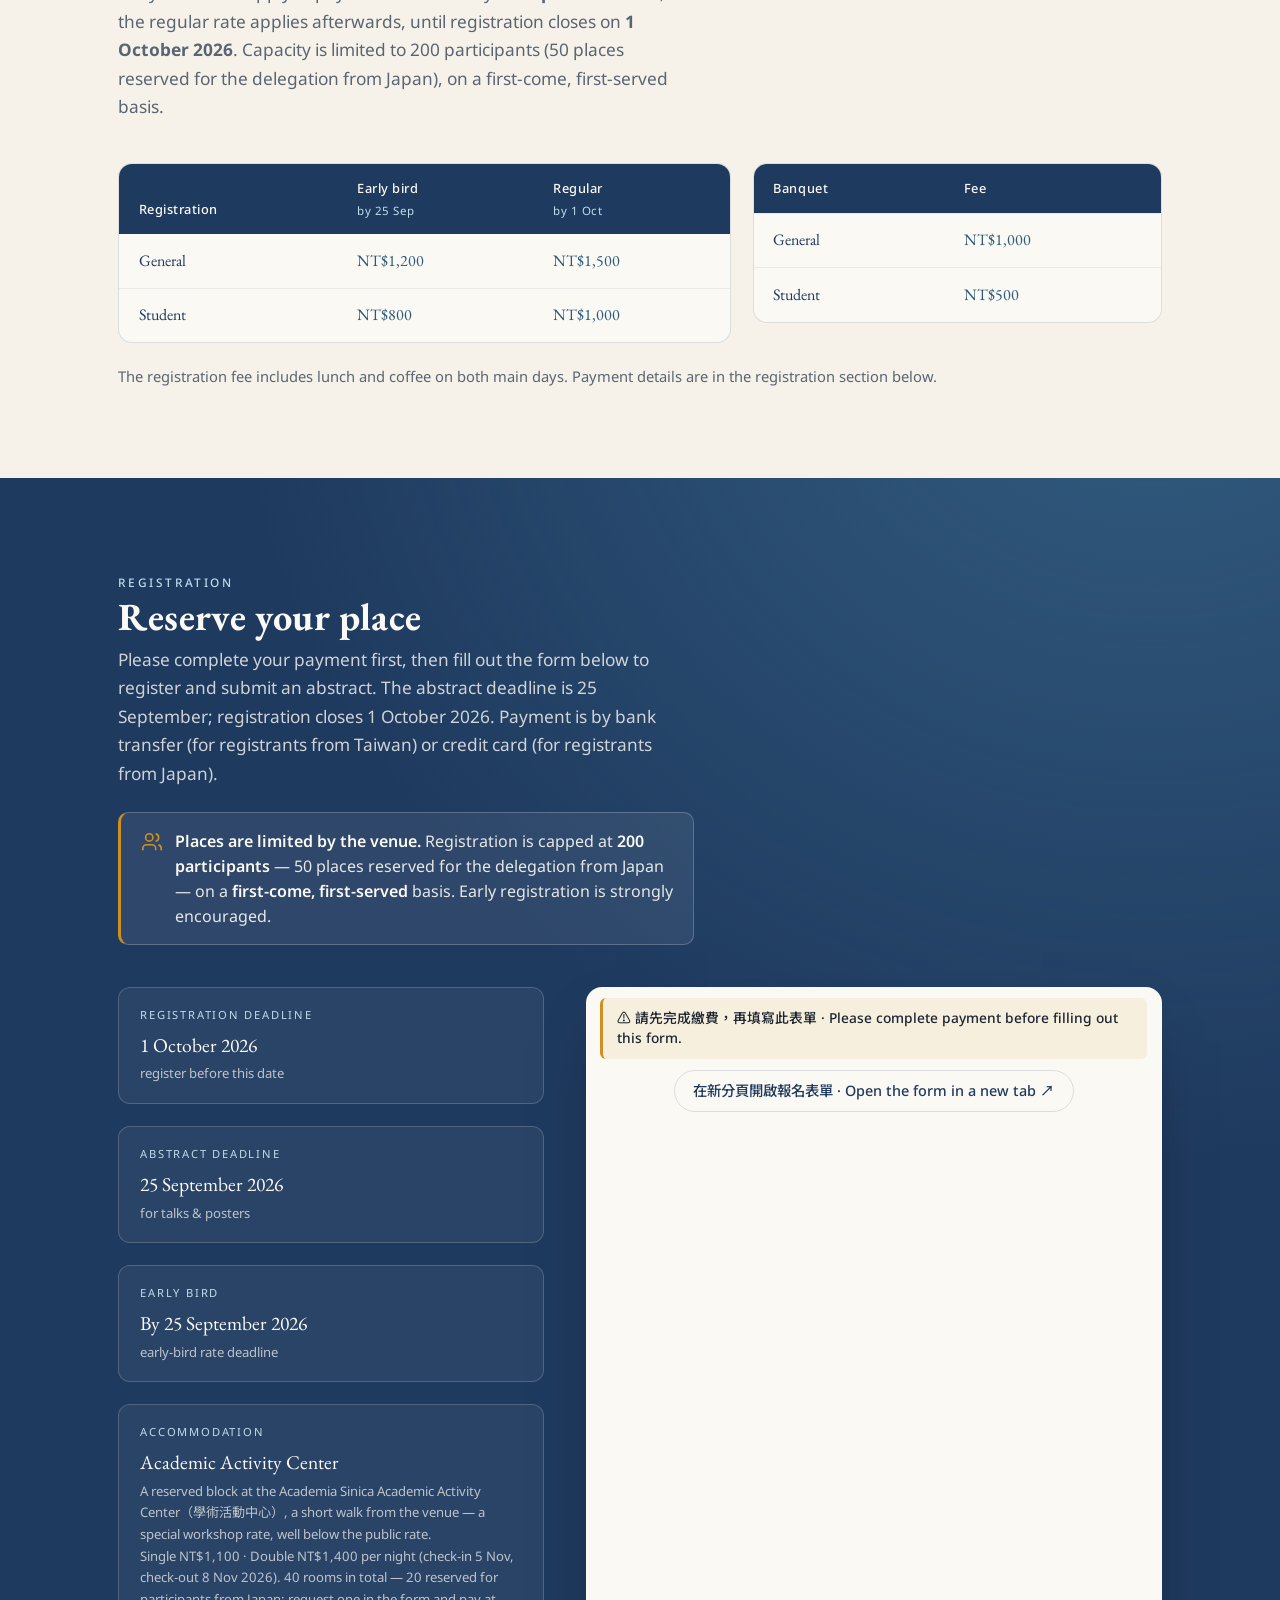
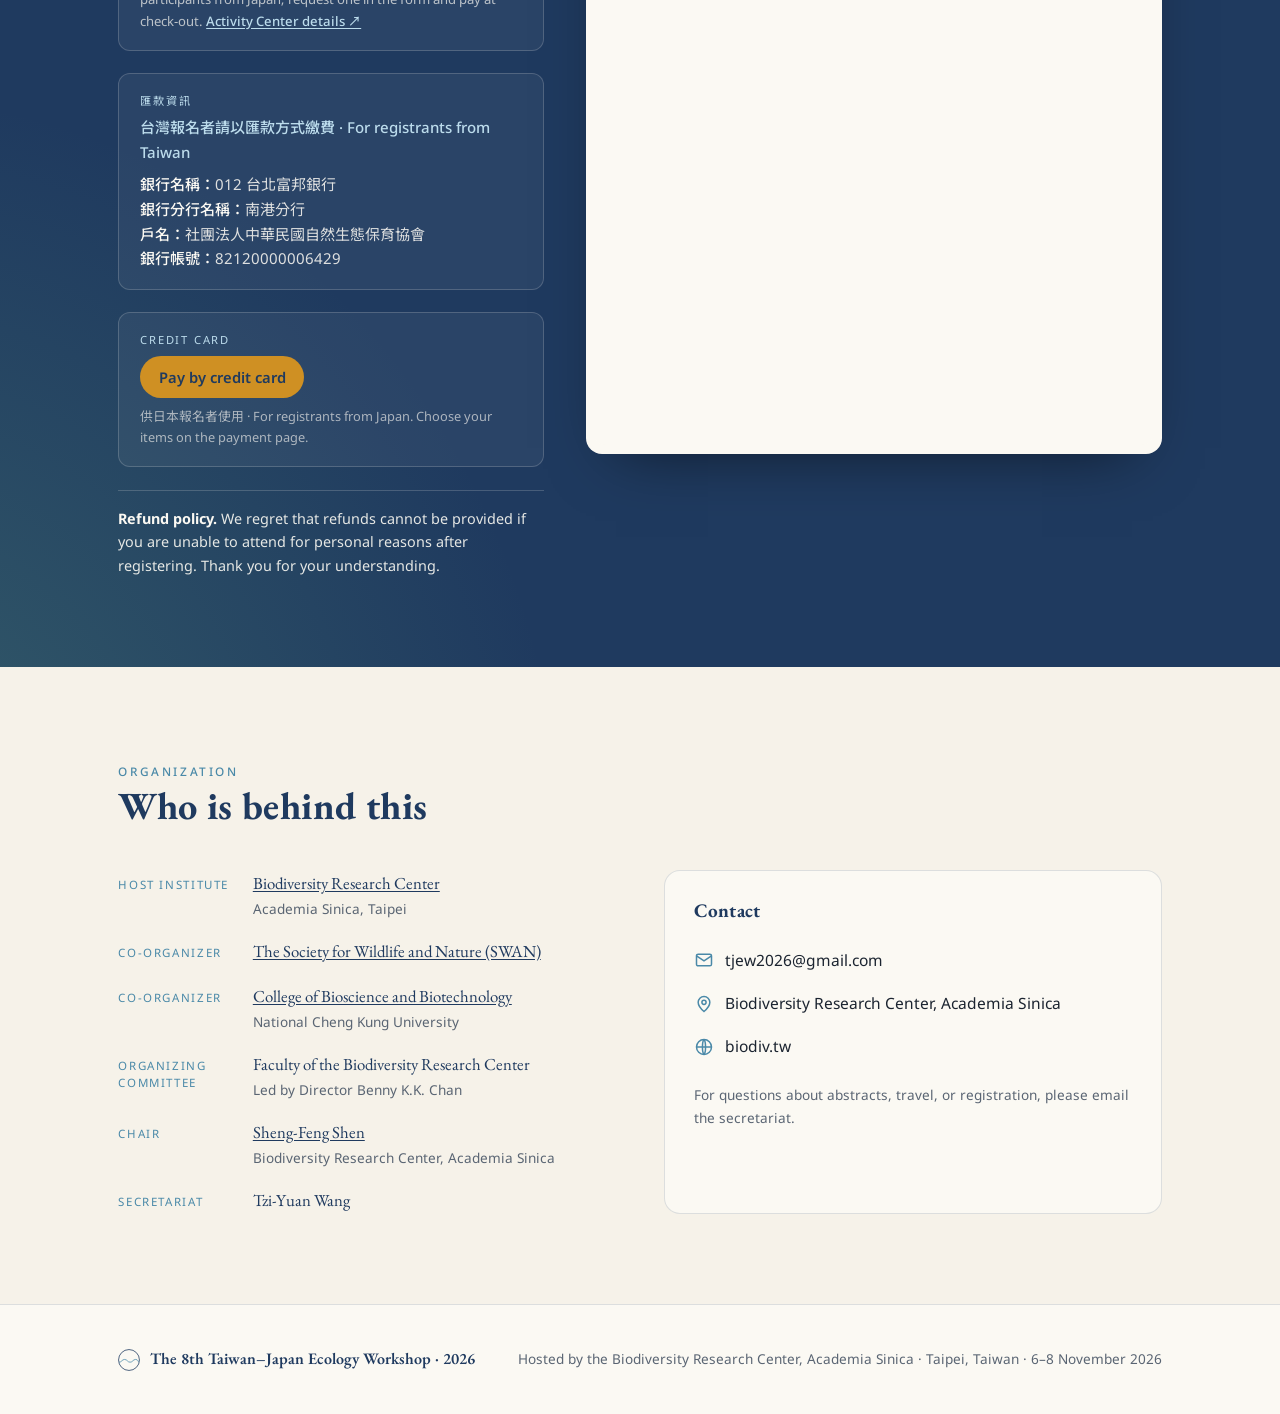
==== commit 2cf450e1: "Clarify Sunday closing refreshments across programme, app and booklet" ====
--- a/index.html
+++ b/index.html
@@ -387,7 +387,7 @@
 </header><aside class="pocket-app-notice" aria-label="Workshop mobile app"><div class="wrap" style="display:flex;align-items:center;justify-content:space-between;gap:20px;flex-wrap:wrap;padding-top:22px;padding-bottom:22px"><div><strong style="font-size:1.1rem">Your workshop, in your pocket.</strong><p style="margin:.3rem 0 0;font-size:.88rem">Programme, saved talks, abstracts &amp; campus guide. Add it to your iPhone or Android home screen.</p></div><div class="pocket-app-links"><a class="btn btn-primary" href="app/">Open workshop app ↗</a><a class="btn btn-ghost" href="#install-app">How to install · illustrated guide</a></div></div></aside>
 
 <!-- ===================== DEADLINE ANNOUNCEMENT ===================== -->
-<aside class="deadline-notice" aria-label="Programme announcement"><div class="wrap deadline-notice-inner"><span class="deadline-notice-label">Programme available</span><p>Explore the programme for <strong>6–8 November 2026</strong></p><a href="taiwan-japan-ecology-workshop-program.html">View programme →</a><a href="TJEW2026_Programme_20261021.pdf?v=202611031226" download="TJEW2026_Programme_v4_202611031226.pdf">Download PDF ↓</a></div></aside>
+<aside class="deadline-notice" aria-label="Programme announcement"><div class="wrap deadline-notice-inner"><span class="deadline-notice-label">Programme available</span><p>Explore the programme for <strong>6–8 November 2026</strong></p><a href="taiwan-japan-ecology-workshop-program.html">View programme →</a><a href="TJEW2026_Programme_20261021.pdf?v=202611032319" download="TJEW2026_Programme_v4_202611032319.pdf">Download PDF ↓</a></div></aside>
 
 <!-- ===================== HERO ===================== -->
 <section class="hero" id="top">
@@ -500,7 +500,7 @@
 </section>
 
 <!-- ===================== PROGRAM ===================== -->
-<section id="program"><div class="wrap"><div class="section-head"><span class="eyebrow">Programme v4 · Updated 3 November 2026, 12:26 (Taipei, UTC+8)</span><h2 class="section-title">Three days, at a glance</h2><p class="lead">Four plenary lectures, five symposia, five contributed-talk sessions and 56 posters. Explore the full programme for every speaker, title and session.</p><div style="display:flex;gap:.7rem;flex-wrap:wrap;margin-top:1.4rem"><a class="btn btn-primary" href="taiwan-japan-ecology-workshop-program.html">Explore the full programme →</a><a class="btn btn-ghost" href="TJEW2026_Programme_20261021.pdf?v=202611031226" download="TJEW2026_Programme_v4_202611031226.pdf">Download programme PDF ↓</a></div></div><div class="prog-tabs" role="tablist" aria-label="Program days"><button class="prog-tab" role="tab" aria-selected="true" data-day="1">Day 1 · Fri 6 Nov</button><button class="prog-tab" role="tab" aria-selected="false" data-day="2">Day 2 · Sat 7 Nov</button><button class="prog-tab" role="tab" aria-selected="false" data-day="3">Day 3 · Sun 8 Nov</button></div><div class="prog-day active" data-day="1"><div class="slot "><div class="slot-time">11:00–17:00</div><div class="slot-body"><h4>Registration</h4><p>IBMS 1F lobby</p></div></div><div class="slot "><div class="slot-time">13:00–13:10</div><div class="slot-body"><h4>Opening</h4><p>B1C Auditorium</p></div></div><div class="slot keynote"><div class="slot-time">13:10–14:00</div><div class="slot-body"><h4><a href="taiwan-japan-ecology-workshop-program.html#PL1">PL1 · Chih-hao Hsieh 謝志豪</a></h4><p>Empirical dynamic modeling towards mechanic understanding, forecasting and early warning for ecosystem dynamics · B1C Auditorium</p></div></div><div class="slot "><div class="slot-time">14:05–14:50</div><div class="slot-body"><h4>Parallel sessions</h4><p><a href="taiwan-japan-ecology-workshop-program.html#C1">B1C: C1 · Climate Change and Invasions</a><br><a href="taiwan-japan-ecology-workshop-program.html#C2">B1B: C2 · Range Limits, Long-term Change and Island Conservation</a></p></div></div><div class="slot break"><div class="slot-time">14:50–15:20</div><div class="slot-body"><h4>Coffee break</h4><p></p></div></div><div class="slot "><div class="slot-time">15:20–17:20</div><div class="slot-body"><h4>Parallel sessions</h4><p><a href="taiwan-japan-ecology-workshop-program.html#S1">B1C: S1 · Host–Symbiont Interactions in a Changing World: Mechanisms, Evolution, and Ecological Consequences</a><br><a href="taiwan-japan-ecology-workshop-program.html#C3">B1B: C3 · Aquatic Ecosystems: From Freshwater to the Sea</a></p></div></div><div class="slot "><div class="slot-time">17:30–19:30</div><div class="slot-body"><h4><a href="taiwan-japan-ecology-workshop-program.html#posters-1">Poster session 1 &amp; drinks · P01–P28</a></h4><p>Interdisciplinary Research Building, 1F</p></div></div></div><div class="prog-day " data-day="2"><div class="slot "><div class="slot-time">08:30–18:00</div><div class="slot-body"><h4>Registration</h4><p>IBMS 1F lobby</p></div></div><div class="slot keynote"><div class="slot-time">08:50–09:40</div><div class="slot-body"><h4><a href="taiwan-japan-ecology-workshop-program.html#PL2">PL2 · Kazuki Tsuji 辻 瑞樹</a></h4><p>A Process-Based Field Approach Linking Classical Theory of Sociobiology and Classical Theories of Population and Community Ecology · B1C Auditorium</p></div></div><div class="slot keynote"><div class="slot-time">09:40–10:30</div><div class="slot-body"><h4><a href="taiwan-japan-ecology-workshop-program.html#PL3">PL3 · Hiroko Kurokawa 黒川紘子</a></h4><p>From plant strategies to ecosystem functioning: insights from litter decomposition · B1C Auditorium</p></div></div><div class="slot break"><div class="slot-time">10:30–11:00</div><div class="slot-body"><h4>Coffee break</h4><p></p></div></div><div class="slot "><div class="slot-time">11:00–13:00</div><div class="slot-body"><h4>Parallel sessions</h4><p><a href="taiwan-japan-ecology-workshop-program.html#S2">B1C: S2 · Behavior of Social Insects: Its Ecological and Applied Biological Perspectives</a><br><a href="taiwan-japan-ecology-workshop-program.html#C4">B1B: C4 · Plants, Communities and Landscapes</a></p></div></div><div class="slot break"><div class="slot-time">13:00–14:00</div><div class="slot-body"><h4>Lunch</h4><p>IBMS 1F dining area</p></div></div><div class="slot "><div class="slot-time">14:00–16:00</div><div class="slot-body"><h4>Parallel sessions</h4><p><a href="taiwan-japan-ecology-workshop-program.html#S3">B1C: S3 · Recent Developments and Methodological Innovations in Biotic Interactions and Natural History Research</a><br><a href="taiwan-japan-ecology-workshop-program.html#S4">B1B: S4 · From Ecology to Molecules: Evolutionary Mechanisms Underlying Adaptation and Biodiversity</a></p></div></div><div class="slot "><div class="slot-time">16:00–18:00</div><div class="slot-body"><h4><a href="taiwan-japan-ecology-workshop-program.html#posters-2">Poster session 2 &amp; drinks · P29–P56</a></h4><p>Interdisciplinary Research Building, 1F</p></div></div><div class="slot "><div class="slot-time">18:00–19:00</div><div class="slot-body"><h4><a href="taiwan-japan-ecology-workshop-program.html#exhibition-tour">Guided exhibition tour</a></h4><p>Island Flight: Rediscovering Taiwan’s Butterflies and Moths<br><span lang="zh-TW">「島嶼飛行－臺灣蝶蛾再發現」</span> · Guided by Dr. Zong-Yu Shen <span lang="zh-TW">沈宗諭</span><br><strong>Meet at 17:50 · 1F lobby, Interdisciplinary Research Building</strong><br>Optional participation; no advance registration required. <a href="https://biodiv.sinica.edu.tw/zh_centernews-20261020143542" target="_blank" rel="noopener">About the exhibition ↗</a></p></div></div><div class="slot break"><div class="slot-time">19:00–21:00</div><div class="slot-body"><h4>Banquet</h4><p>Interdisciplinary Research Building, 7F</p></div></div></div><div class="prog-day " data-day="3"><div class="slot "><div class="slot-time">08:30–12:25</div><div class="slot-body"><h4>Registration</h4><p>IBMS 1F lobby</p></div></div><div class="slot "><div class="slot-time">09:00–11:00</div><div class="slot-body"><h4>Parallel sessions</h4><p><a href="taiwan-japan-ecology-workshop-program.html#S5">B1C: S5 · Beyond Direct Competition in Species Coexistence: The Role of Multitrophic Interactions</a><br><a href="taiwan-japan-ecology-workshop-program.html#C5">B1B: C5 · Behaviour and Evolution</a> (09:00–10:30)</p></div></div><div class="slot break"><div class="slot-time">11:00–11:30</div><div class="slot-body"><h4>Coffee break</h4><p></p></div></div><div class="slot keynote"><div class="slot-time">11:30–12:20</div><div class="slot-body"><h4><a href="taiwan-japan-ecology-workshop-program.html#Closing">Closing · Chien-Hsiang Lin 林千翔</a></h4><p><a class="abstract-link" href="taiwan-japan-ecology-workshop-abstracts.html#abstract-Closing" aria-label="Read abstract: When the ocean gets too warm: lessons from ancient fish communities">When the ocean gets too warm: lessons from ancient fish communities</a> · B1C Auditorium</p></div></div><div class="slot "><div class="slot-time">12:20–12:25</div><div class="slot-body"><h4>The 9th Taiwan–Japan Ecology Workshop</h4><p>Kyushu University · 2028 · Tomonori Kume 久米朋宣 · B1C Auditorium</p></div></div><div class="slot "><div class="slot-time">12:25</div><div class="slot-body"><h4>Lunch and close of the workshop</h4><p>IBMS 1F dining area</p></div></div></div></div></section>
+<section id="program"><div class="wrap"><div class="section-head"><span class="eyebrow">Programme v4 · Updated 3 November 2026, 23:19 (Taipei, UTC+8)</span><h2 class="section-title">Three days, at a glance</h2><p class="lead">Four plenary lectures, five symposia, five contributed-talk sessions and 56 posters. Explore the full programme for every speaker, title and session.</p><div style="display:flex;gap:.7rem;flex-wrap:wrap;margin-top:1.4rem"><a class="btn btn-primary" href="taiwan-japan-ecology-workshop-program.html">Explore the full programme →</a><a class="btn btn-ghost" href="TJEW2026_Programme_20261021.pdf?v=202611032319" download="TJEW2026_Programme_v4_202611032319.pdf">Download programme PDF ↓</a></div></div><div class="prog-tabs" role="tablist" aria-label="Program days"><button class="prog-tab" role="tab" aria-selected="true" data-day="1">Day 1 · Fri 6 Nov</button><button class="prog-tab" role="tab" aria-selected="false" data-day="2">Day 2 · Sat 7 Nov</button><button class="prog-tab" role="tab" aria-selected="false" data-day="3">Day 3 · Sun 8 Nov</button></div><div class="prog-day active" data-day="1"><div class="slot "><div class="slot-time">11:00–17:00</div><div class="slot-body"><h4>Registration</h4><p>IBMS 1F lobby</p></div></div><div class="slot "><div class="slot-time">13:00–13:10</div><div class="slot-body"><h4>Opening</h4><p>B1C Auditorium</p></div></div><div class="slot keynote"><div class="slot-time">13:10–14:00</div><div class="slot-body"><h4><a href="taiwan-japan-ecology-workshop-program.html#PL1">PL1 · Chih-hao Hsieh 謝志豪</a></h4><p>Empirical dynamic modeling towards mechanic understanding, forecasting and early warning for ecosystem dynamics · B1C Auditorium</p></div></div><div class="slot "><div class="slot-time">14:05–14:50</div><div class="slot-body"><h4>Parallel sessions</h4><p><a href="taiwan-japan-ecology-workshop-program.html#C1">B1C: C1 · Climate Change and Invasions</a><br><a href="taiwan-japan-ecology-workshop-program.html#C2">B1B: C2 · Range Limits, Long-term Change and Island Conservation</a></p></div></div><div class="slot break"><div class="slot-time">14:50–15:20</div><div class="slot-body"><h4>Coffee break</h4><p></p></div></div><div class="slot "><div class="slot-time">15:20–17:20</div><div class="slot-body"><h4>Parallel sessions</h4><p><a href="taiwan-japan-ecology-workshop-program.html#S1">B1C: S1 · Host–Symbiont Interactions in a Changing World: Mechanisms, Evolution, and Ecological Consequences</a><br><a href="taiwan-japan-ecology-workshop-program.html#C3">B1B: C3 · Aquatic Ecosystems: From Freshwater to the Sea</a></p></div></div><div class="slot "><div class="slot-time">17:30–19:30</div><div class="slot-body"><h4><a href="taiwan-japan-ecology-workshop-program.html#posters-1">Poster session 1 &amp; drinks · P01–P28</a></h4><p>Interdisciplinary Research Building, 1F</p></div></div></div><div class="prog-day " data-day="2"><div class="slot "><div class="slot-time">08:30–18:00</div><div class="slot-body"><h4>Registration</h4><p>IBMS 1F lobby</p></div></div><div class="slot keynote"><div class="slot-time">08:50–09:40</div><div class="slot-body"><h4><a href="taiwan-japan-ecology-workshop-program.html#PL2">PL2 · Kazuki Tsuji 辻 瑞樹</a></h4><p>A Process-Based Field Approach Linking Classical Theory of Sociobiology and Classical Theories of Population and Community Ecology · B1C Auditorium</p></div></div><div class="slot keynote"><div class="slot-time">09:40–10:30</div><div class="slot-body"><h4><a href="taiwan-japan-ecology-workshop-program.html#PL3">PL3 · Hiroko Kurokawa 黒川紘子</a></h4><p>From plant strategies to ecosystem functioning: insights from litter decomposition · B1C Auditorium</p></div></div><div class="slot break"><div class="slot-time">10:30–11:00</div><div class="slot-body"><h4>Coffee break</h4><p></p></div></div><div class="slot "><div class="slot-time">11:00–13:00</div><div class="slot-body"><h4>Parallel sessions</h4><p><a href="taiwan-japan-ecology-workshop-program.html#S2">B1C: S2 · Behavior of Social Insects: Its Ecological and Applied Biological Perspectives</a><br><a href="taiwan-japan-ecology-workshop-program.html#C4">B1B: C4 · Plants, Communities and Landscapes</a></p></div></div><div class="slot break"><div class="slot-time">13:00–14:00</div><div class="slot-body"><h4>Lunch</h4><p>IBMS 1F dining area</p></div></div><div class="slot "><div class="slot-time">14:00–16:00</div><div class="slot-body"><h4>Parallel sessions</h4><p><a href="taiwan-japan-ecology-workshop-program.html#S3">B1C: S3 · Recent Developments and Methodological Innovations in Biotic Interactions and Natural History Research</a><br><a href="taiwan-japan-ecology-workshop-program.html#S4">B1B: S4 · From Ecology to Molecules: Evolutionary Mechanisms Underlying Adaptation and Biodiversity</a></p></div></div><div class="slot "><div class="slot-time">16:00–18:00</div><div class="slot-body"><h4><a href="taiwan-japan-ecology-workshop-program.html#posters-2">Poster session 2 &amp; drinks · P29–P56</a></h4><p>Interdisciplinary Research Building, 1F</p></div></div><div class="slot "><div class="slot-time">18:00–19:00</div><div class="slot-body"><h4><a href="taiwan-japan-ecology-workshop-program.html#exhibition-tour">Guided exhibition tour</a></h4><p>Island Flight: Rediscovering Taiwan’s Butterflies and Moths<br><span lang="zh-TW">「島嶼飛行－臺灣蝶蛾再發現」</span> · Guided by Dr. Zong-Yu Shen <span lang="zh-TW">沈宗諭</span><br><strong>Meet at 17:50 · 1F lobby, Interdisciplinary Research Building</strong><br>Optional participation; no advance registration required. <a href="https://biodiv.sinica.edu.tw/zh_centernews-20261020143542" target="_blank" rel="noopener">About the exhibition ↗</a></p></div></div><div class="slot break"><div class="slot-time">19:00–21:00</div><div class="slot-body"><h4>Banquet</h4><p>Interdisciplinary Research Building, 7F</p></div></div></div><div class="prog-day " data-day="3"><div class="slot "><div class="slot-time">08:30–12:25</div><div class="slot-body"><h4>Registration</h4><p>IBMS 1F lobby</p></div></div><div class="slot "><div class="slot-time">09:00–11:00</div><div class="slot-body"><h4>Parallel sessions</h4><p><a href="taiwan-japan-ecology-workshop-program.html#S5">B1C: S5 · Beyond Direct Competition in Species Coexistence: The Role of Multitrophic Interactions</a><br><a href="taiwan-japan-ecology-workshop-program.html#C5">B1B: C5 · Behaviour and Evolution</a> (09:00–10:30)</p></div></div><div class="slot break"><div class="slot-time">11:00–11:30</div><div class="slot-body"><h4>Coffee break</h4><p></p></div></div><div class="slot keynote"><div class="slot-time">11:30–12:20</div><div class="slot-body"><h4><a href="taiwan-japan-ecology-workshop-program.html#Closing">Closing · Chien-Hsiang Lin 林千翔</a></h4><p><a class="abstract-link" href="taiwan-japan-ecology-workshop-abstracts.html#abstract-Closing" aria-label="Read abstract: When the ocean gets too warm: lessons from ancient fish communities">When the ocean gets too warm: lessons from ancient fish communities</a> · B1C Auditorium</p></div></div><div class="slot "><div class="slot-time">12:20–12:25</div><div class="slot-body"><h4>The 9th Taiwan–Japan Ecology Workshop</h4><p>Kyushu University · 2028 · Tomonori Kume 久米朋宣 · B1C Auditorium</p></div></div><div class="slot "><div class="slot-time">12:25</div><div class="slot-body"><h4>Light refreshments (snacks and drinks) and close of the workshop</h4><p>IBMS 1F dining area</p></div></div></div></div></section>
 
 <!-- ===================== SPEAKERS ===================== -->
 <section id="speakers" class="speakers"><div class="wrap"><div class="section-head"><span class="eyebrow">Speakers</span><h2 class="section-title">Plenary &amp; closing lectures</h2><p class="lead">Four perspectives on ecology and biodiversity. All plenary lectures take place in the B1C Auditorium, IBMS Building.</p></div><div class="spk-grid"><a class="spk" href="taiwan-japan-ecology-workshop-program.html#PL1"><!-- Photo source: https://www.oc.ntu.edu.tw/en/staffs-en/faculty-members/28116/ --><img class="spk-photo" src="speaker-chih-hao-hsieh.webp" width="738" height="1024" style="object-position:50% 0%" loading="lazy" decoding="async" alt="Portrait of Chih-hao Hsieh 謝志豪"><h4>Chih-hao Hsieh 謝志豪</h4><p>National Taiwan University</p><span class="flag">6 Nov · 13:10–14:00</span></a><a class="spk" href="taiwan-japan-ecology-workshop-program.html#PL2"><!-- Photo source: https://www.agr.u-ryukyu.ac.jp/teacher/1113.html --><img class="spk-photo" src="speaker-kazuki-tsuji.jpg" width="450" height="600" style="object-position:50% 80%" loading="lazy" decoding="async" alt="Portrait of Kazuki Tsuji 辻 瑞樹"><h4>Kazuki Tsuji 辻 瑞樹</h4><p>University of the Ryukyus</p><span class="flag">7 Nov · 08:50–09:40</span></a><a class="spk" href="taiwan-japan-ecology-workshop-program.html#PL3"><!-- Photo source: https://www.aseanjapan-sti.org/community/jastic-fellows/prof-dr-hiroko-kurokawa --><img class="spk-photo" src="speaker-hiroko-kurokawa.jpeg" width="768" height="1024" style="object-position:50% 20%" loading="lazy" decoding="async" alt="Portrait of Hiroko Kurokawa 黒川紘子"><h4>Hiroko Kurokawa 黒川紘子</h4><p>Kyoto University</p><span class="flag">7 Nov · 09:40–10:30</span></a><a class="spk" href="taiwan-japan-ecology-workshop-program.html#Closing"><!-- Photo source: https://www.biodiv.tw/pi-Chien-Hsiang_Lin --><img class="spk-photo" src="speaker-chien-hsiang-lin.jpg" width="960" height="960" style="object-position:50% 50%" loading="lazy" decoding="async" alt="Portrait of Chien-Hsiang Lin 林千翔"><h4>Chien-Hsiang Lin 林千翔</h4><p>Academia Sinica</p><span class="flag">8 Nov · 11:30–12:20</span></a></div></div></section>
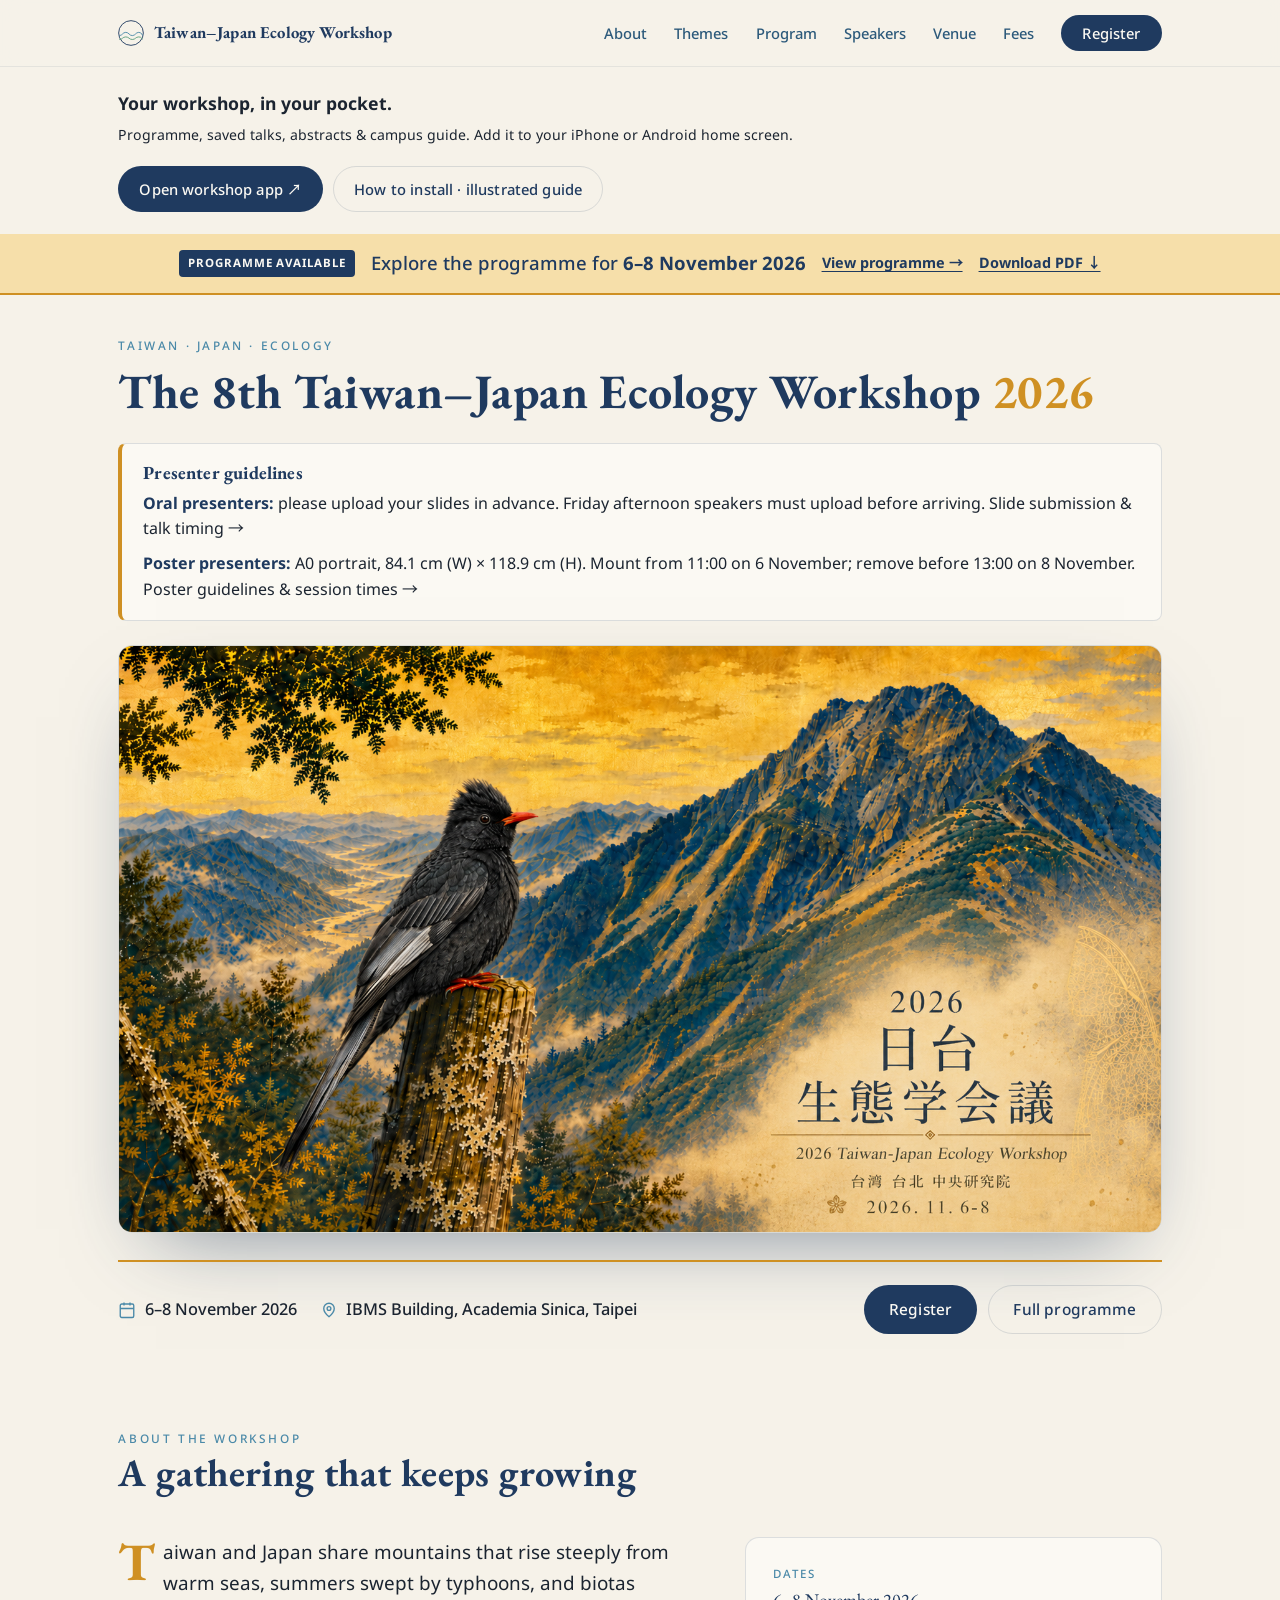
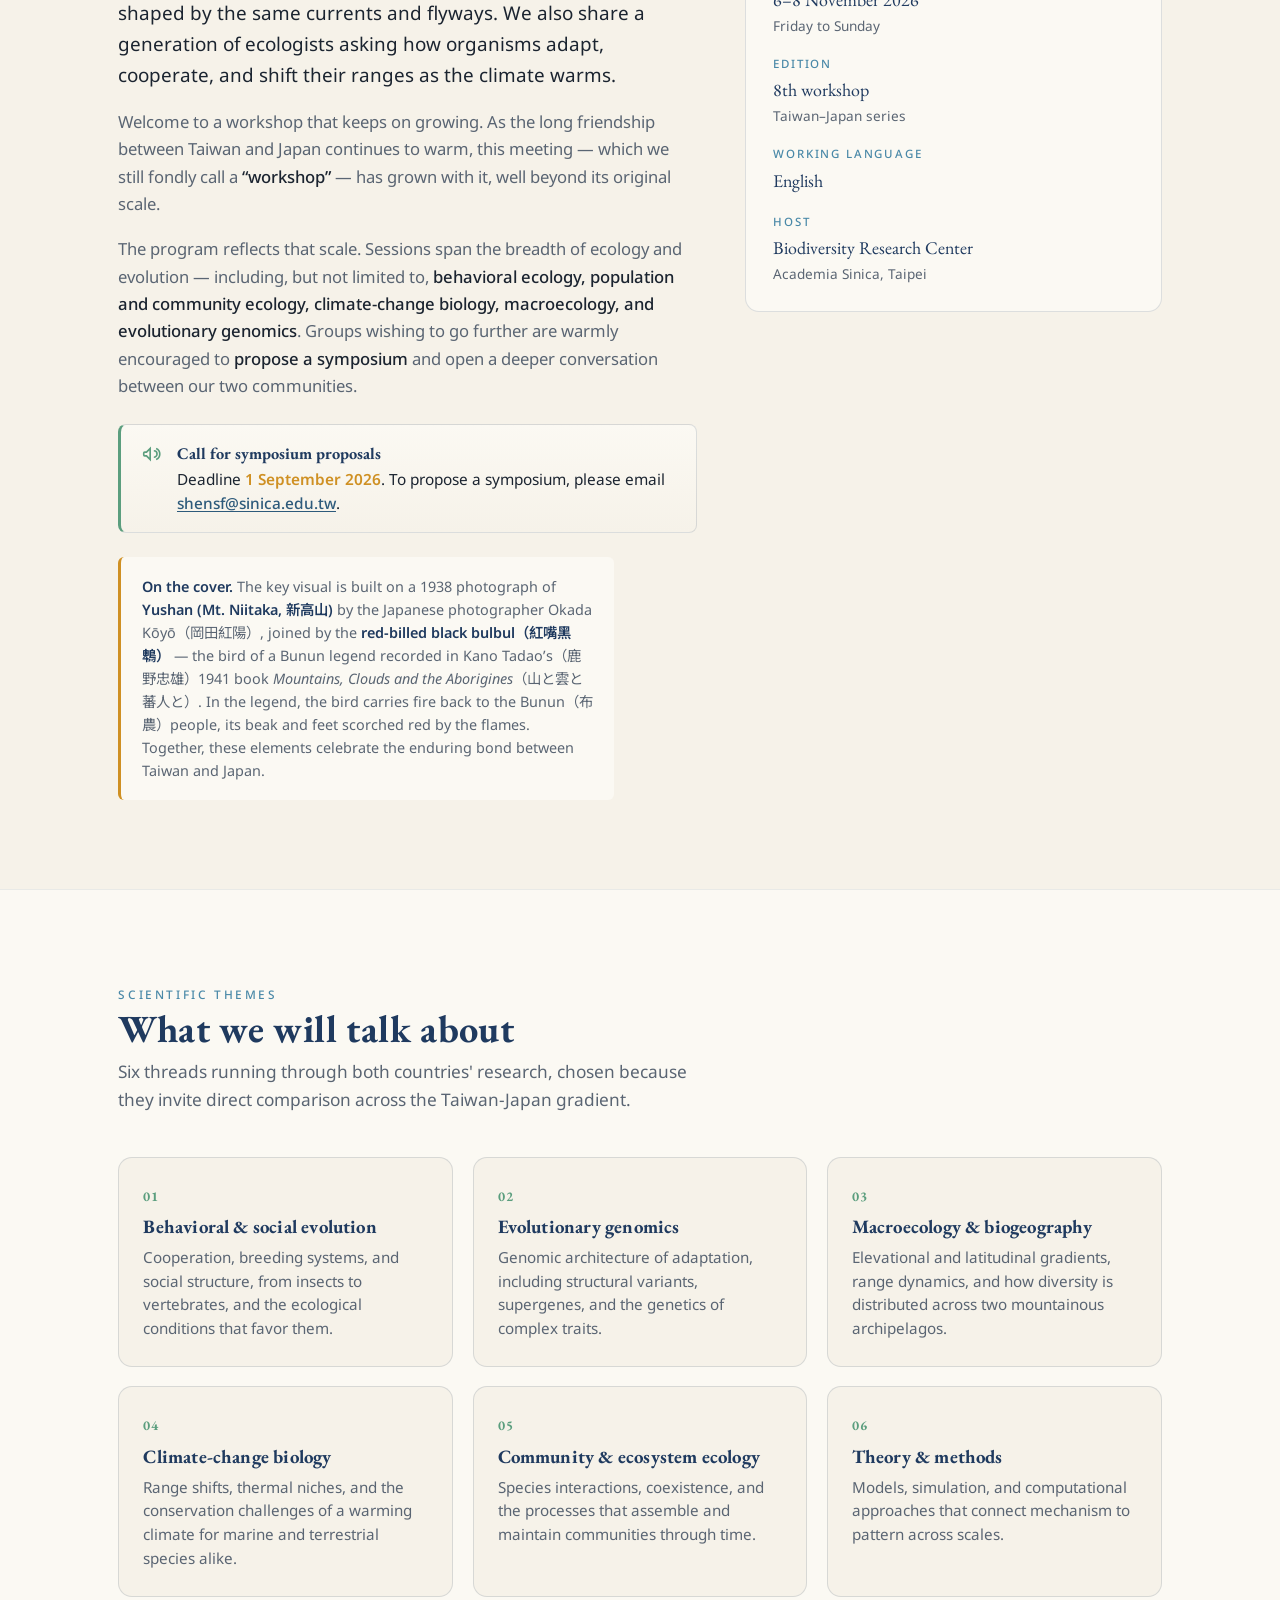
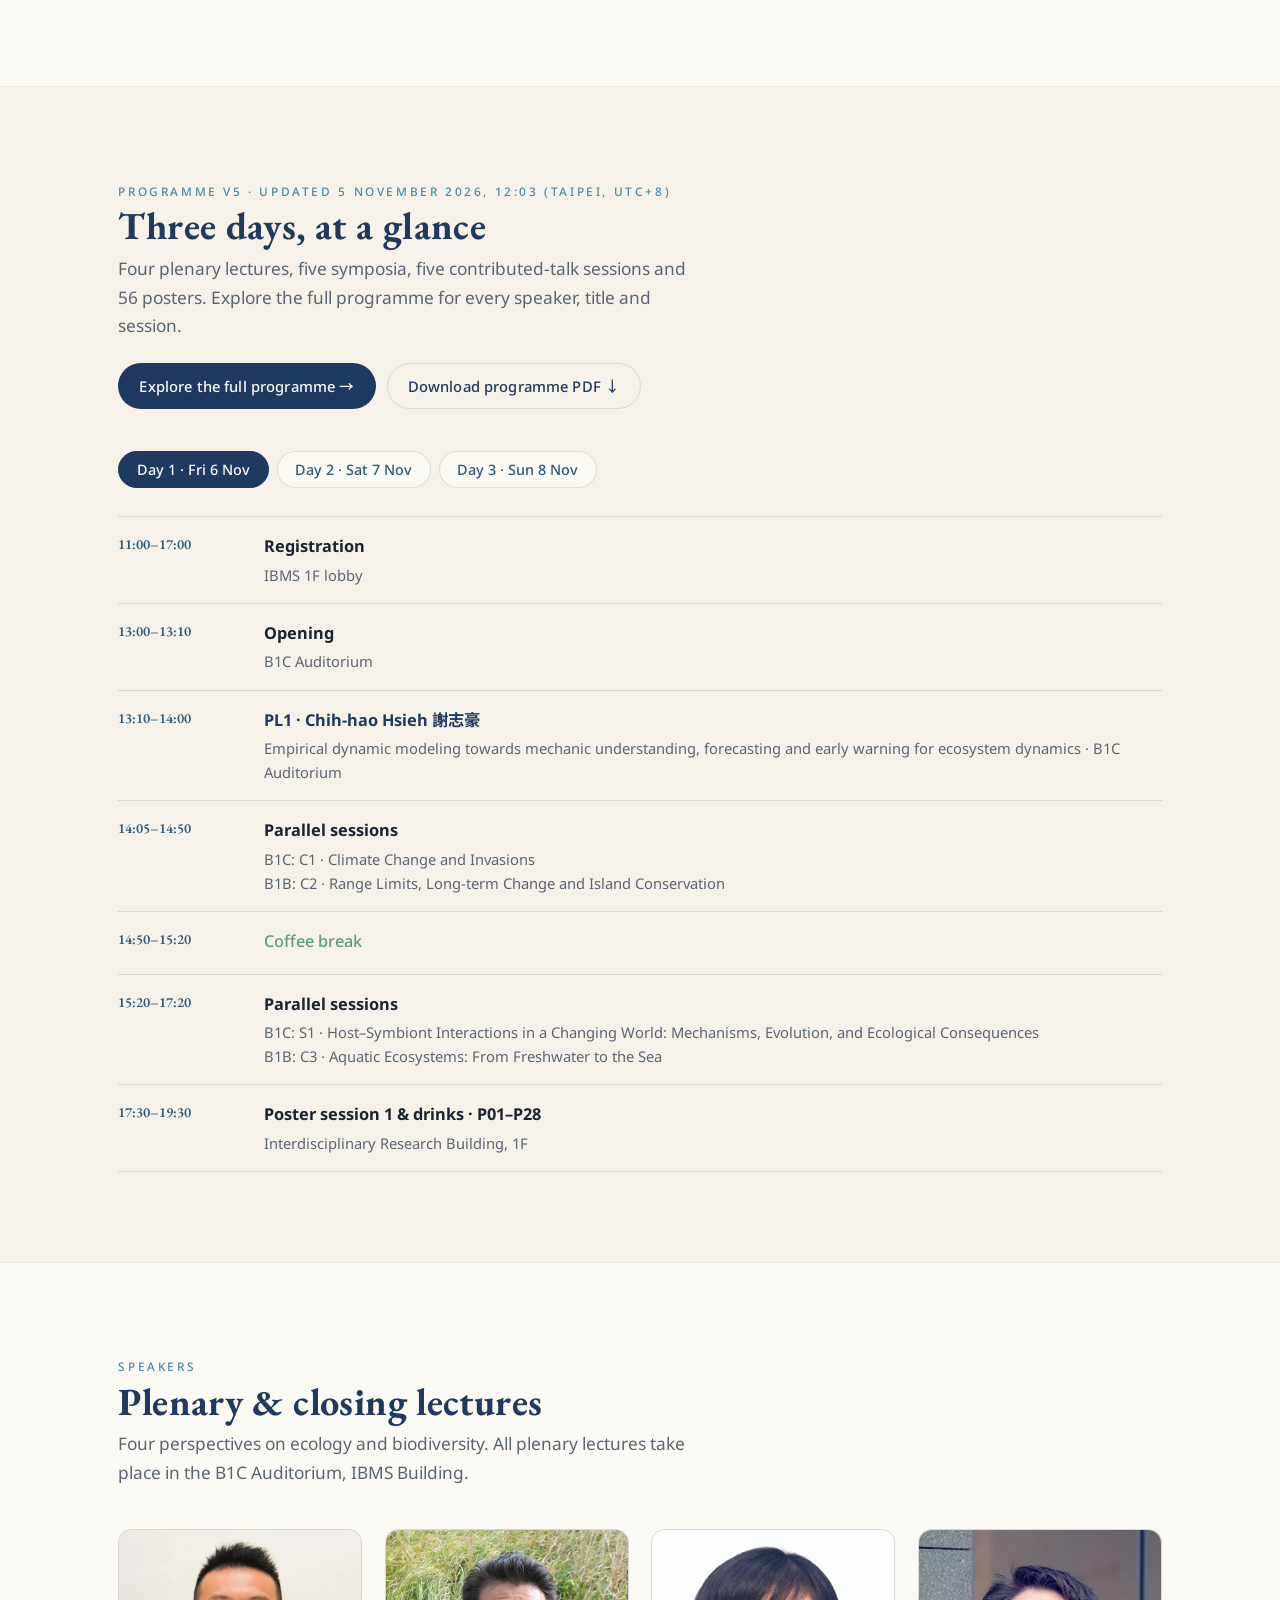
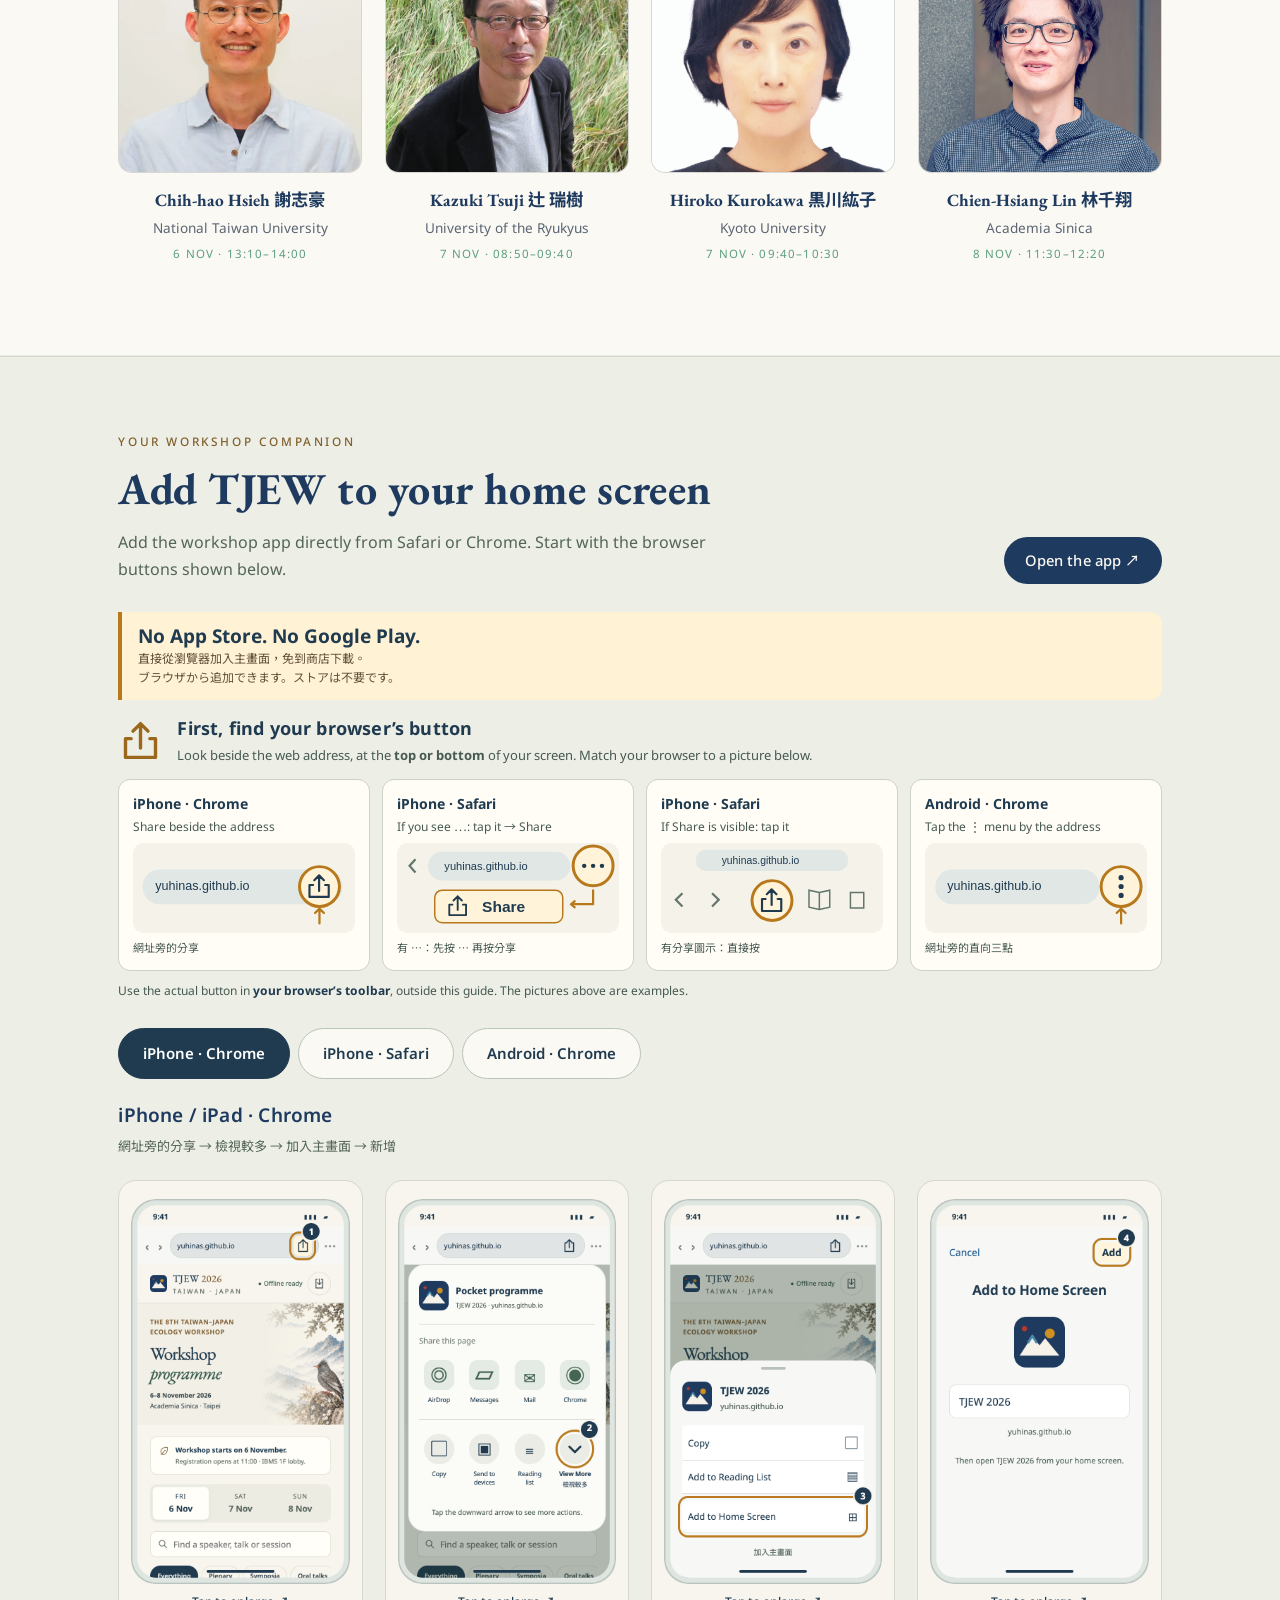
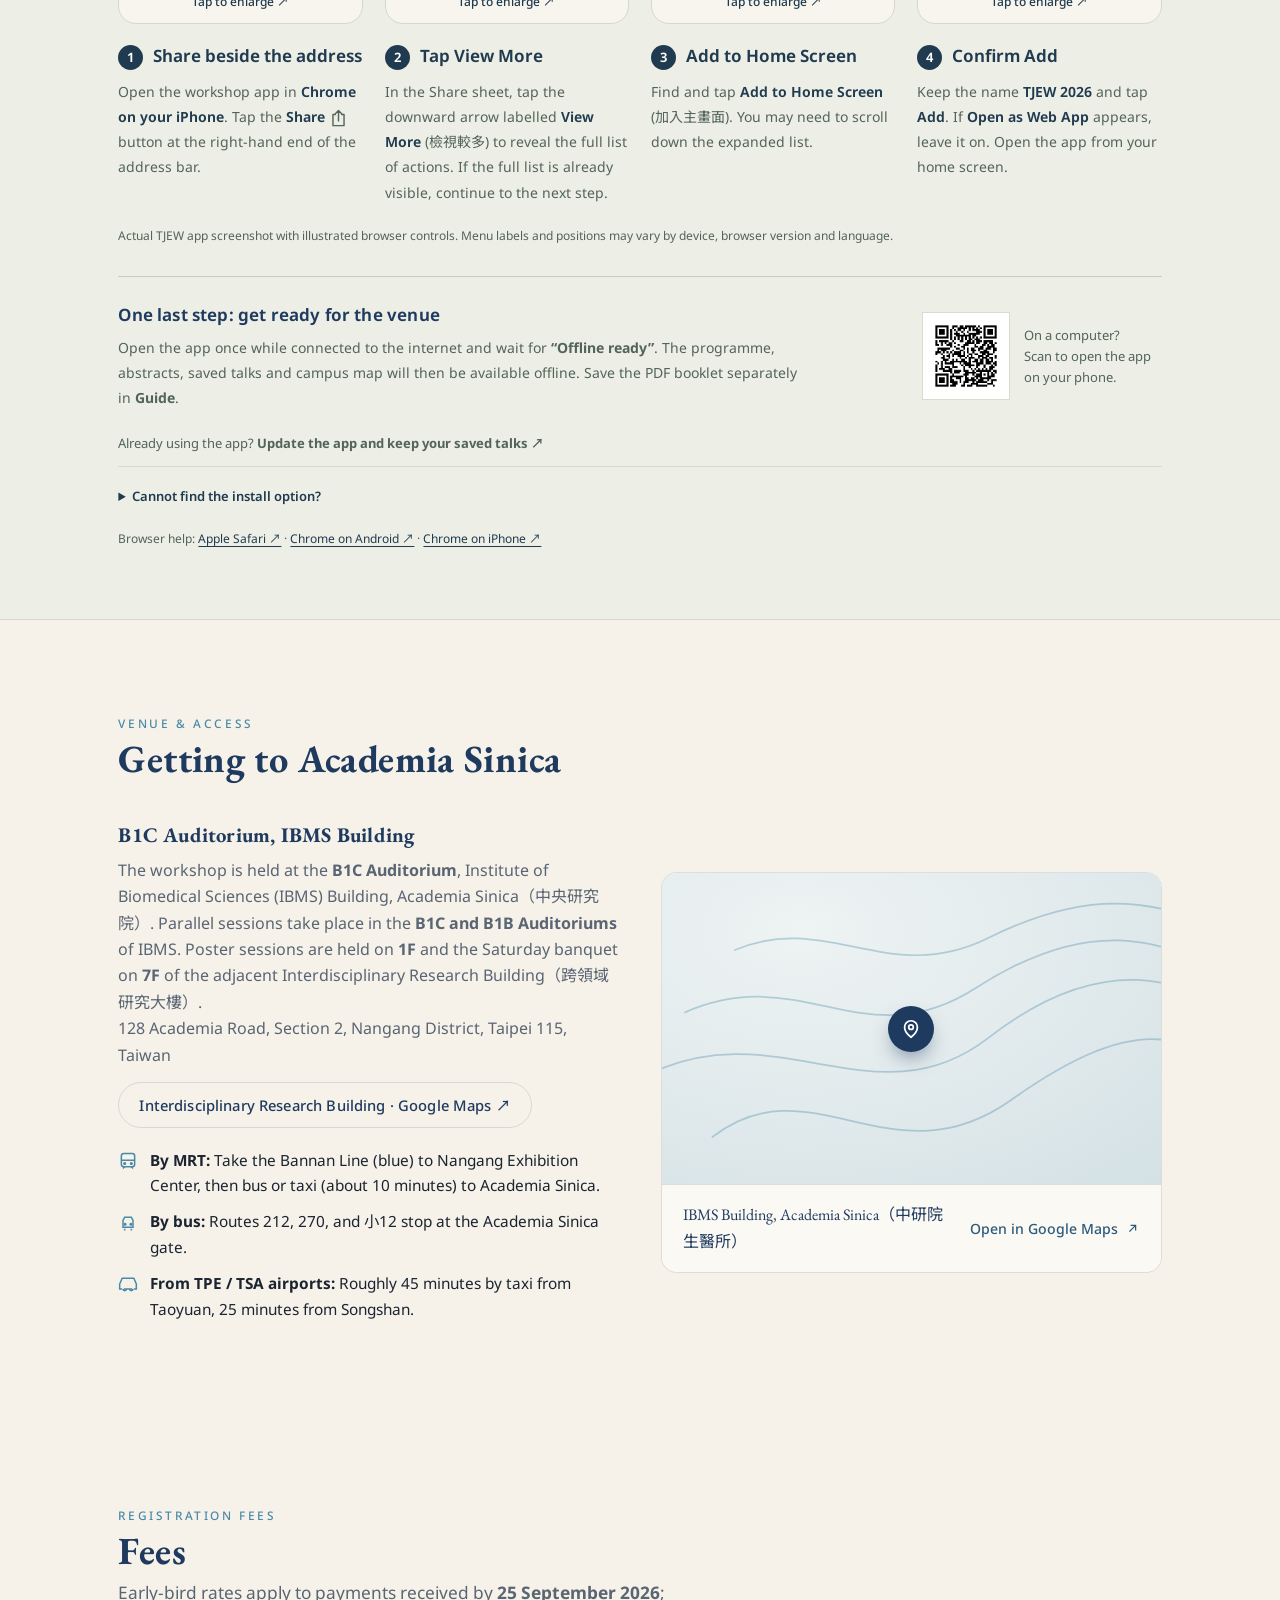
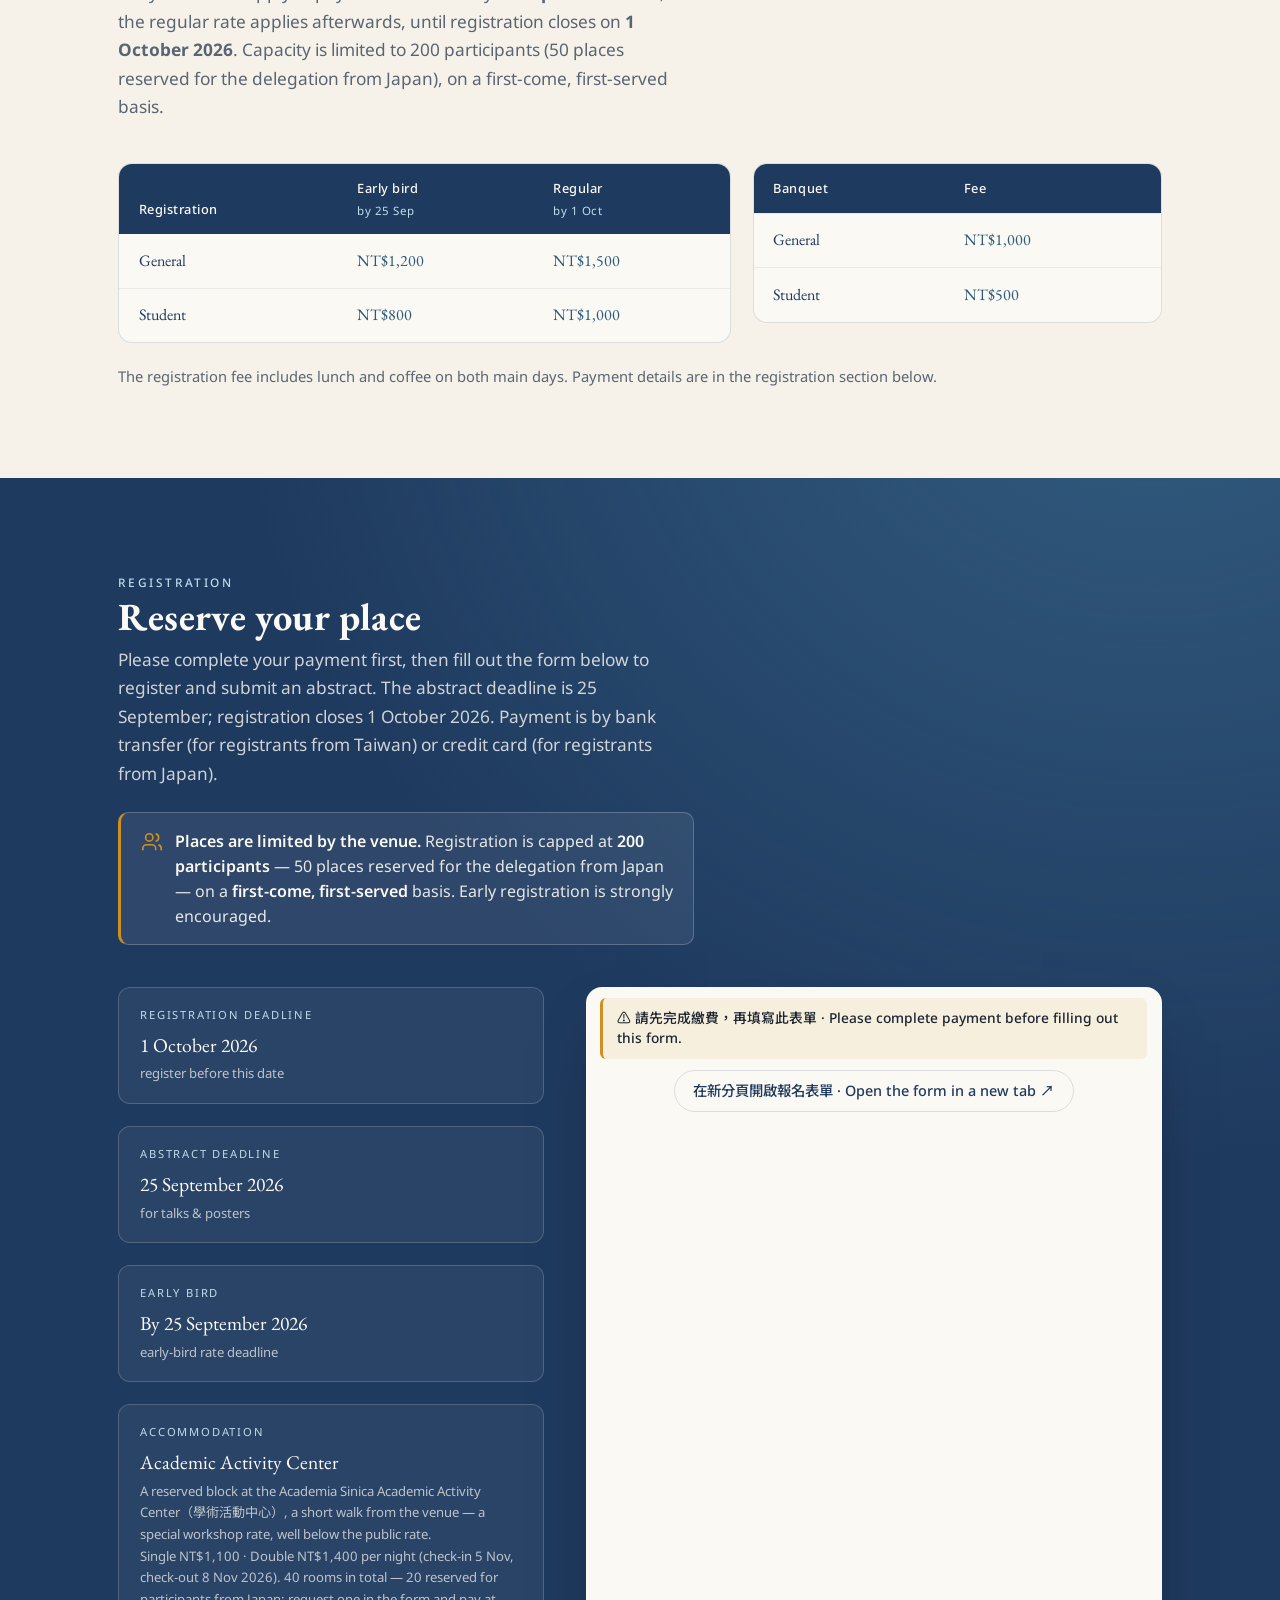
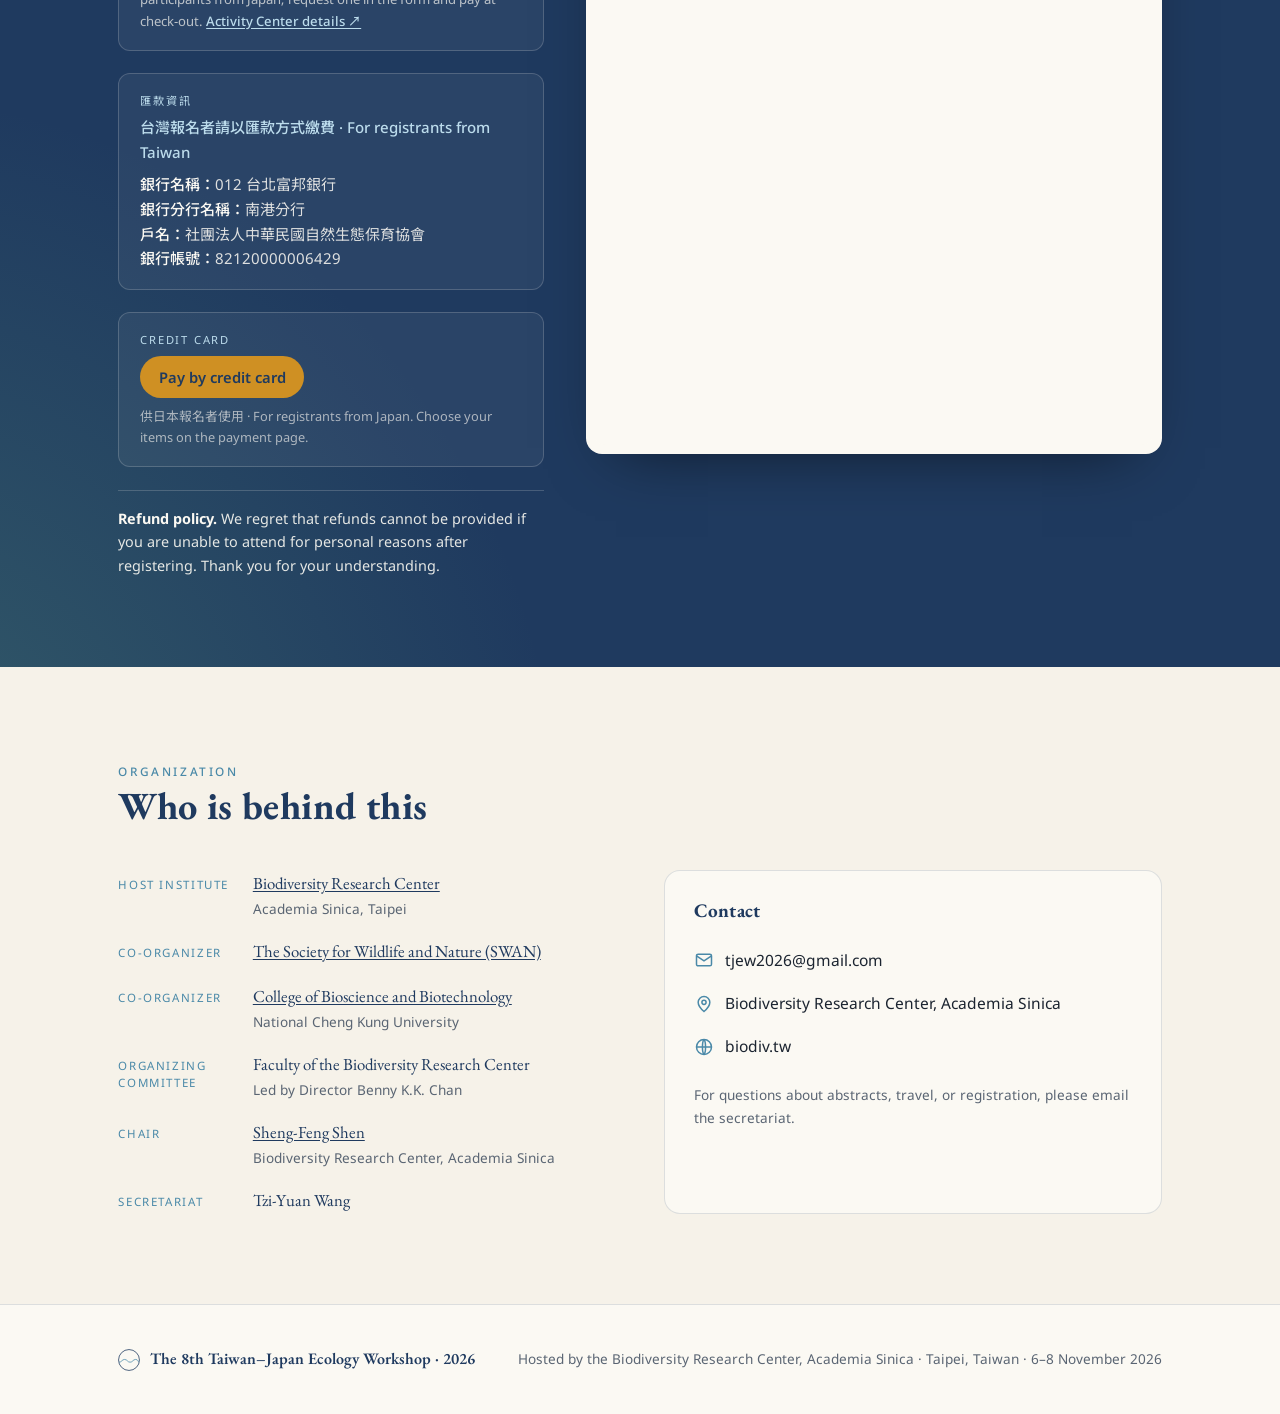
==== commit a5a8d166: "Publish programme v5 with corrected typography, closing remarks and audio cues" ====
--- a/index.html
+++ b/index.html
@@ -387,7 +387,7 @@
 </header><aside class="pocket-app-notice" aria-label="Workshop mobile app"><div class="wrap" style="display:flex;align-items:center;justify-content:space-between;gap:20px;flex-wrap:wrap;padding-top:22px;padding-bottom:22px"><div><strong style="font-size:1.1rem">Your workshop, in your pocket.</strong><p style="margin:.3rem 0 0;font-size:.88rem">Programme, saved talks, abstracts &amp; campus guide. Add it to your iPhone or Android home screen.</p></div><div class="pocket-app-links"><a class="btn btn-primary" href="app/">Open workshop app ↗</a><a class="btn btn-ghost" href="#install-app">How to install · illustrated guide</a></div></div></aside>
 
 <!-- ===================== DEADLINE ANNOUNCEMENT ===================== -->
-<aside class="deadline-notice" aria-label="Programme announcement"><div class="wrap deadline-notice-inner"><span class="deadline-notice-label">Programme available</span><p>Explore the programme for <strong>6–8 November 2026</strong></p><a href="taiwan-japan-ecology-workshop-program.html">View programme →</a><a href="TJEW2026_Programme_20261021.pdf?v=202611032319" download="TJEW2026_Programme_v4_202611032319.pdf">Download PDF ↓</a></div></aside>
+<aside class="deadline-notice" aria-label="Programme announcement"><div class="wrap deadline-notice-inner"><span class="deadline-notice-label">Programme available</span><p>Explore the programme for <strong>6–8 November 2026</strong></p><a href="taiwan-japan-ecology-workshop-program.html">View programme →</a><a href="TJEW2026_Programme_20261021.pdf?v=202611051203" download="TJEW2026_Programme_v5_202611051203.pdf">Download PDF ↓</a></div></aside>
 
 <!-- ===================== HERO ===================== -->
 <section class="hero" id="top">
@@ -500,7 +500,7 @@
 </section>
 
 <!-- ===================== PROGRAM ===================== -->
-<section id="program"><div class="wrap"><div class="section-head"><span class="eyebrow">Programme v4 · Updated 3 November 2026, 23:19 (Taipei, UTC+8)</span><h2 class="section-title">Three days, at a glance</h2><p class="lead">Four plenary lectures, five symposia, five contributed-talk sessions and 56 posters. Explore the full programme for every speaker, title and session.</p><div style="display:flex;gap:.7rem;flex-wrap:wrap;margin-top:1.4rem"><a class="btn btn-primary" href="taiwan-japan-ecology-workshop-program.html">Explore the full programme →</a><a class="btn btn-ghost" href="TJEW2026_Programme_20261021.pdf?v=202611032319" download="TJEW2026_Programme_v4_202611032319.pdf">Download programme PDF ↓</a></div></div><div class="prog-tabs" role="tablist" aria-label="Program days"><button class="prog-tab" role="tab" aria-selected="true" data-day="1">Day 1 · Fri 6 Nov</button><button class="prog-tab" role="tab" aria-selected="false" data-day="2">Day 2 · Sat 7 Nov</button><button class="prog-tab" role="tab" aria-selected="false" data-day="3">Day 3 · Sun 8 Nov</button></div><div class="prog-day active" data-day="1"><div class="slot "><div class="slot-time">11:00–17:00</div><div class="slot-body"><h4>Registration</h4><p>IBMS 1F lobby</p></div></div><div class="slot "><div class="slot-time">13:00–13:10</div><div class="slot-body"><h4>Opening</h4><p>B1C Auditorium</p></div></div><div class="slot keynote"><div class="slot-time">13:10–14:00</div><div class="slot-body"><h4><a href="taiwan-japan-ecology-workshop-program.html#PL1">PL1 · Chih-hao Hsieh 謝志豪</a></h4><p>Empirical dynamic modeling towards mechanic understanding, forecasting and early warning for ecosystem dynamics · B1C Auditorium</p></div></div><div class="slot "><div class="slot-time">14:05–14:50</div><div class="slot-body"><h4>Parallel sessions</h4><p><a href="taiwan-japan-ecology-workshop-program.html#C1">B1C: C1 · Climate Change and Invasions</a><br><a href="taiwan-japan-ecology-workshop-program.html#C2">B1B: C2 · Range Limits, Long-term Change and Island Conservation</a></p></div></div><div class="slot break"><div class="slot-time">14:50–15:20</div><div class="slot-body"><h4>Coffee break</h4><p></p></div></div><div class="slot "><div class="slot-time">15:20–17:20</div><div class="slot-body"><h4>Parallel sessions</h4><p><a href="taiwan-japan-ecology-workshop-program.html#S1">B1C: S1 · Host–Symbiont Interactions in a Changing World: Mechanisms, Evolution, and Ecological Consequences</a><br><a href="taiwan-japan-ecology-workshop-program.html#C3">B1B: C3 · Aquatic Ecosystems: From Freshwater to the Sea</a></p></div></div><div class="slot "><div class="slot-time">17:30–19:30</div><div class="slot-body"><h4><a href="taiwan-japan-ecology-workshop-program.html#posters-1">Poster session 1 &amp; drinks · P01–P28</a></h4><p>Interdisciplinary Research Building, 1F</p></div></div></div><div class="prog-day " data-day="2"><div class="slot "><div class="slot-time">08:30–18:00</div><div class="slot-body"><h4>Registration</h4><p>IBMS 1F lobby</p></div></div><div class="slot keynote"><div class="slot-time">08:50–09:40</div><div class="slot-body"><h4><a href="taiwan-japan-ecology-workshop-program.html#PL2">PL2 · Kazuki Tsuji 辻 瑞樹</a></h4><p>A Process-Based Field Approach Linking Classical Theory of Sociobiology and Classical Theories of Population and Community Ecology · B1C Auditorium</p></div></div><div class="slot keynote"><div class="slot-time">09:40–10:30</div><div class="slot-body"><h4><a href="taiwan-japan-ecology-workshop-program.html#PL3">PL3 · Hiroko Kurokawa 黒川紘子</a></h4><p>From plant strategies to ecosystem functioning: insights from litter decomposition · B1C Auditorium</p></div></div><div class="slot break"><div class="slot-time">10:30–11:00</div><div class="slot-body"><h4>Coffee break</h4><p></p></div></div><div class="slot "><div class="slot-time">11:00–13:00</div><div class="slot-body"><h4>Parallel sessions</h4><p><a href="taiwan-japan-ecology-workshop-program.html#S2">B1C: S2 · Behavior of Social Insects: Its Ecological and Applied Biological Perspectives</a><br><a href="taiwan-japan-ecology-workshop-program.html#C4">B1B: C4 · Plants, Communities and Landscapes</a></p></div></div><div class="slot break"><div class="slot-time">13:00–14:00</div><div class="slot-body"><h4>Lunch</h4><p>IBMS 1F dining area</p></div></div><div class="slot "><div class="slot-time">14:00–16:00</div><div class="slot-body"><h4>Parallel sessions</h4><p><a href="taiwan-japan-ecology-workshop-program.html#S3">B1C: S3 · Recent Developments and Methodological Innovations in Biotic Interactions and Natural History Research</a><br><a href="taiwan-japan-ecology-workshop-program.html#S4">B1B: S4 · From Ecology to Molecules: Evolutionary Mechanisms Underlying Adaptation and Biodiversity</a></p></div></div><div class="slot "><div class="slot-time">16:00–18:00</div><div class="slot-body"><h4><a href="taiwan-japan-ecology-workshop-program.html#posters-2">Poster session 2 &amp; drinks · P29–P56</a></h4><p>Interdisciplinary Research Building, 1F</p></div></div><div class="slot "><div class="slot-time">18:00–19:00</div><div class="slot-body"><h4><a href="taiwan-japan-ecology-workshop-program.html#exhibition-tour">Guided exhibition tour</a></h4><p>Island Flight: Rediscovering Taiwan’s Butterflies and Moths<br><span lang="zh-TW">「島嶼飛行－臺灣蝶蛾再發現」</span> · Guided by Dr. Zong-Yu Shen <span lang="zh-TW">沈宗諭</span><br><strong>Meet at 17:50 · 1F lobby, Interdisciplinary Research Building</strong><br>Optional participation; no advance registration required. <a href="https://biodiv.sinica.edu.tw/zh_centernews-20261020143542" target="_blank" rel="noopener">About the exhibition ↗</a></p></div></div><div class="slot break"><div class="slot-time">19:00–21:00</div><div class="slot-body"><h4>Banquet</h4><p>Interdisciplinary Research Building, 7F</p></div></div></div><div class="prog-day " data-day="3"><div class="slot "><div class="slot-time">08:30–12:25</div><div class="slot-body"><h4>Registration</h4><p>IBMS 1F lobby</p></div></div><div class="slot "><div class="slot-time">09:00–11:00</div><div class="slot-body"><h4>Parallel sessions</h4><p><a href="taiwan-japan-ecology-workshop-program.html#S5">B1C: S5 · Beyond Direct Competition in Species Coexistence: The Role of Multitrophic Interactions</a><br><a href="taiwan-japan-ecology-workshop-program.html#C5">B1B: C5 · Behaviour and Evolution</a> (09:00–10:30)</p></div></div><div class="slot break"><div class="slot-time">11:00–11:30</div><div class="slot-body"><h4>Coffee break</h4><p></p></div></div><div class="slot keynote"><div class="slot-time">11:30–12:20</div><div class="slot-body"><h4><a href="taiwan-japan-ecology-workshop-program.html#Closing">Closing · Chien-Hsiang Lin 林千翔</a></h4><p><a class="abstract-link" href="taiwan-japan-ecology-workshop-abstracts.html#abstract-Closing" aria-label="Read abstract: When the ocean gets too warm: lessons from ancient fish communities">When the ocean gets too warm: lessons from ancient fish communities</a> · B1C Auditorium</p></div></div><div class="slot "><div class="slot-time">12:20–12:25</div><div class="slot-body"><h4>The 9th Taiwan–Japan Ecology Workshop</h4><p>Kyushu University · 2028 · Tomonori Kume 久米朋宣 · B1C Auditorium</p></div></div><div class="slot "><div class="slot-time">12:25</div><div class="slot-body"><h4>Light refreshments (snacks and drinks) and close of the workshop</h4><p>IBMS 1F dining area</p></div></div></div></div></section>
+<section id="program"><div class="wrap"><div class="section-head"><span class="eyebrow">Programme v5 · Updated 5 November 2026, 12:03 (Taipei, UTC+8)</span><h2 class="section-title">Three days, at a glance</h2><p class="lead">Four plenary lectures, five symposia, five contributed-talk sessions and 56 posters. Explore the full programme for every speaker, title and session.</p><div style="display:flex;gap:.7rem;flex-wrap:wrap;margin-top:1.4rem"><a class="btn btn-primary" href="taiwan-japan-ecology-workshop-program.html">Explore the full programme →</a><a class="btn btn-ghost" href="TJEW2026_Programme_20261021.pdf?v=202611051203" download="TJEW2026_Programme_v5_202611051203.pdf">Download programme PDF ↓</a></div></div><div class="prog-tabs" role="tablist" aria-label="Program days"><button class="prog-tab" role="tab" aria-selected="true" data-day="1">Day 1 · Fri 6 Nov</button><button class="prog-tab" role="tab" aria-selected="false" data-day="2">Day 2 · Sat 7 Nov</button><button class="prog-tab" role="tab" aria-selected="false" data-day="3">Day 3 · Sun 8 Nov</button></div><div class="prog-day active" data-day="1"><div class="slot "><div class="slot-time">11:00–17:00</div><div class="slot-body"><h4>Registration</h4><p>IBMS 1F lobby</p></div></div><div class="slot "><div class="slot-time">13:00–13:10</div><div class="slot-body"><h4>Opening</h4><p>B1C Auditorium</p></div></div><div class="slot keynote"><div class="slot-time">13:10–14:00</div><div class="slot-body"><h4><a href="taiwan-japan-ecology-workshop-program.html#PL1">PL1 · Chih-hao Hsieh 謝志豪</a></h4><p>Empirical dynamic modeling towards mechanic understanding, forecasting and early warning for ecosystem dynamics · B1C Auditorium</p></div></div><div class="slot "><div class="slot-time">14:05–14:50</div><div class="slot-body"><h4>Parallel sessions</h4><p><a href="taiwan-japan-ecology-workshop-program.html#C1">B1C: C1 · Climate Change and Invasions</a><br><a href="taiwan-japan-ecology-workshop-program.html#C2">B1B: C2 · Range Limits, Long-term Change and Island Conservation</a></p></div></div><div class="slot break"><div class="slot-time">14:50–15:20</div><div class="slot-body"><h4>Coffee break</h4><p></p></div></div><div class="slot "><div class="slot-time">15:20–17:20</div><div class="slot-body"><h4>Parallel sessions</h4><p><a href="taiwan-japan-ecology-workshop-program.html#S1">B1C: S1 · Host–Symbiont Interactions in a Changing World: Mechanisms, Evolution, and Ecological Consequences</a><br><a href="taiwan-japan-ecology-workshop-program.html#C3">B1B: C3 · Aquatic Ecosystems: From Freshwater to the Sea</a></p></div></div><div class="slot "><div class="slot-time">17:30–19:30</div><div class="slot-body"><h4><a href="taiwan-japan-ecology-workshop-program.html#posters-1">Poster session 1 &amp; drinks · P01–P28</a></h4><p>Interdisciplinary Research Building, 1F</p></div></div></div><div class="prog-day " data-day="2"><div class="slot "><div class="slot-time">08:30–18:00</div><div class="slot-body"><h4>Registration</h4><p>IBMS 1F lobby</p></div></div><div class="slot keynote"><div class="slot-time">08:50–09:40</div><div class="slot-body"><h4><a href="taiwan-japan-ecology-workshop-program.html#PL2">PL2 · Kazuki Tsuji 辻 瑞樹</a></h4><p>A process-based field approach linking classical theory of sociobiology and classical theories of population and community ecology · B1C Auditorium</p></div></div><div class="slot keynote"><div class="slot-time">09:40–10:30</div><div class="slot-body"><h4><a href="taiwan-japan-ecology-workshop-program.html#PL3">PL3 · Hiroko Kurokawa 黒川紘子</a></h4><p>From plant strategies to ecosystem functioning: insights from litter decomposition · B1C Auditorium</p></div></div><div class="slot break"><div class="slot-time">10:30–11:00</div><div class="slot-body"><h4>Coffee break</h4><p></p></div></div><div class="slot "><div class="slot-time">11:00–13:00</div><div class="slot-body"><h4>Parallel sessions</h4><p><a href="taiwan-japan-ecology-workshop-program.html#S2">B1C: S2 · Behavior of Social Insects: Its Ecological and Applied Biological Perspectives</a><br><a href="taiwan-japan-ecology-workshop-program.html#C4">B1B: C4 · Plants, Communities and Landscapes</a></p></div></div><div class="slot break"><div class="slot-time">13:00–14:00</div><div class="slot-body"><h4>Lunch</h4><p>IBMS 1F dining area</p></div></div><div class="slot "><div class="slot-time">14:00–16:00</div><div class="slot-body"><h4>Parallel sessions</h4><p><a href="taiwan-japan-ecology-workshop-program.html#S3">B1C: S3 · Recent Developments and Methodological Innovations in Biotic Interactions and Natural History Research</a><br><a href="taiwan-japan-ecology-workshop-program.html#S4">B1B: S4 · From Ecology to Molecules: Evolutionary Mechanisms Underlying Adaptation and Biodiversity</a></p></div></div><div class="slot "><div class="slot-time">16:00–18:00</div><div class="slot-body"><h4><a href="taiwan-japan-ecology-workshop-program.html#posters-2">Poster session 2 &amp; drinks · P29–P56</a></h4><p>Interdisciplinary Research Building, 1F</p></div></div><div class="slot "><div class="slot-time">18:00–19:00</div><div class="slot-body"><h4><a href="taiwan-japan-ecology-workshop-program.html#exhibition-tour">Guided exhibition tour</a></h4><p>Island Flight: Rediscovering Taiwan’s Butterflies and Moths<br><span lang="zh-TW">「島嶼飛行－臺灣蝶蛾再發現」</span> · Guided by Dr. Zong-Yu Shen <span lang="zh-TW">沈宗諭</span><br><strong>Meet at 17:50 · 1F lobby, Interdisciplinary Research Building</strong><br>Optional participation; no advance registration required. <a href="https://biodiv.sinica.edu.tw/zh_centernews-20261020143542" target="_blank" rel="noopener">About the exhibition ↗</a></p></div></div><div class="slot break"><div class="slot-time">19:00–21:00</div><div class="slot-body"><h4>Banquet</h4><p>Interdisciplinary Research Building, 7F</p></div></div></div><div class="prog-day " data-day="3"><div class="slot "><div class="slot-time">08:30–12:25</div><div class="slot-body"><h4>Registration</h4><p>IBMS 1F lobby</p></div></div><div class="slot "><div class="slot-time">09:00–11:00</div><div class="slot-body"><h4>Parallel sessions</h4><p><a href="taiwan-japan-ecology-workshop-program.html#S5">B1C: S5 · Beyond Direct Competition in Species Coexistence: The Role of Multitrophic Interactions</a><br><a href="taiwan-japan-ecology-workshop-program.html#C5">B1B: C5 · Behaviour and Evolution</a> (09:00–10:30)</p></div></div><div class="slot break"><div class="slot-time">11:00–11:30</div><div class="slot-body"><h4>Coffee break</h4><p></p></div></div><div class="slot keynote"><div class="slot-time">11:30–12:20</div><div class="slot-body"><h4><a href="taiwan-japan-ecology-workshop-program.html#Closing">Closing · Chien-Hsiang Lin 林千翔</a></h4><p><a class="abstract-link" href="taiwan-japan-ecology-workshop-abstracts.html#abstract-Closing" aria-label="Read abstract: When the ocean gets too warm: lessons from ancient fish communities">When the ocean gets too warm: lessons from ancient fish communities</a> · B1C Auditorium</p></div></div><div class="slot "><div class="slot-time">12:20–12:25</div><div class="slot-body"><h4>The 9th Taiwan–Japan Ecology Workshop</h4><p>Kyushu University · 2028 · Tomonori Kume 久米朋宣 · B1C Auditorium</p></div></div><div class="slot "><div class="slot-time">12:25–12:30</div><div class="slot-body"><h4>Closing remarks</h4><p>B1C Auditorium</p></div></div><div class="slot "><div class="slot-time">12:30</div><div class="slot-body"><h4>Light refreshments (snacks and drinks)</h4><p>IBMS 1F dining area</p></div></div></div></div></section>
 
 <!-- ===================== SPEAKERS ===================== -->
 <section id="speakers" class="speakers"><div class="wrap"><div class="section-head"><span class="eyebrow">Speakers</span><h2 class="section-title">Plenary &amp; closing lectures</h2><p class="lead">Four perspectives on ecology and biodiversity. All plenary lectures take place in the B1C Auditorium, IBMS Building.</p></div><div class="spk-grid"><a class="spk" href="taiwan-japan-ecology-workshop-program.html#PL1"><!-- Photo source: https://www.oc.ntu.edu.tw/en/staffs-en/faculty-members/28116/ --><img class="spk-photo" src="speaker-chih-hao-hsieh.webp" width="738" height="1024" style="object-position:50% 0%" loading="lazy" decoding="async" alt="Portrait of Chih-hao Hsieh 謝志豪"><h4>Chih-hao Hsieh 謝志豪</h4><p>National Taiwan University</p><span class="flag">6 Nov · 13:10–14:00</span></a><a class="spk" href="taiwan-japan-ecology-workshop-program.html#PL2"><!-- Photo source: https://www.agr.u-ryukyu.ac.jp/teacher/1113.html --><img class="spk-photo" src="speaker-kazuki-tsuji.jpg" width="450" height="600" style="object-position:50% 80%" loading="lazy" decoding="async" alt="Portrait of Kazuki Tsuji 辻 瑞樹"><h4>Kazuki Tsuji 辻 瑞樹</h4><p>University of the Ryukyus</p><span class="flag">7 Nov · 08:50–09:40</span></a><a class="spk" href="taiwan-japan-ecology-workshop-program.html#PL3"><!-- Photo source: https://www.aseanjapan-sti.org/community/jastic-fellows/prof-dr-hiroko-kurokawa --><img class="spk-photo" src="speaker-hiroko-kurokawa.jpeg" width="768" height="1024" style="object-position:50% 20%" loading="lazy" decoding="async" alt="Portrait of Hiroko Kurokawa 黒川紘子"><h4>Hiroko Kurokawa 黒川紘子</h4><p>Kyoto University</p><span class="flag">7 Nov · 09:40–10:30</span></a><a class="spk" href="taiwan-japan-ecology-workshop-program.html#Closing"><!-- Photo source: https://www.biodiv.tw/pi-Chien-Hsiang_Lin --><img class="spk-photo" src="speaker-chien-hsiang-lin.jpg" width="960" height="960" style="object-position:50% 50%" loading="lazy" decoding="async" alt="Portrait of Chien-Hsiang Lin 林千翔"><h4>Chien-Hsiang Lin 林千翔</h4><p>Academia Sinica</p><span class="flag">8 Nov · 11:30–12:20</span></a></div></div></section>
